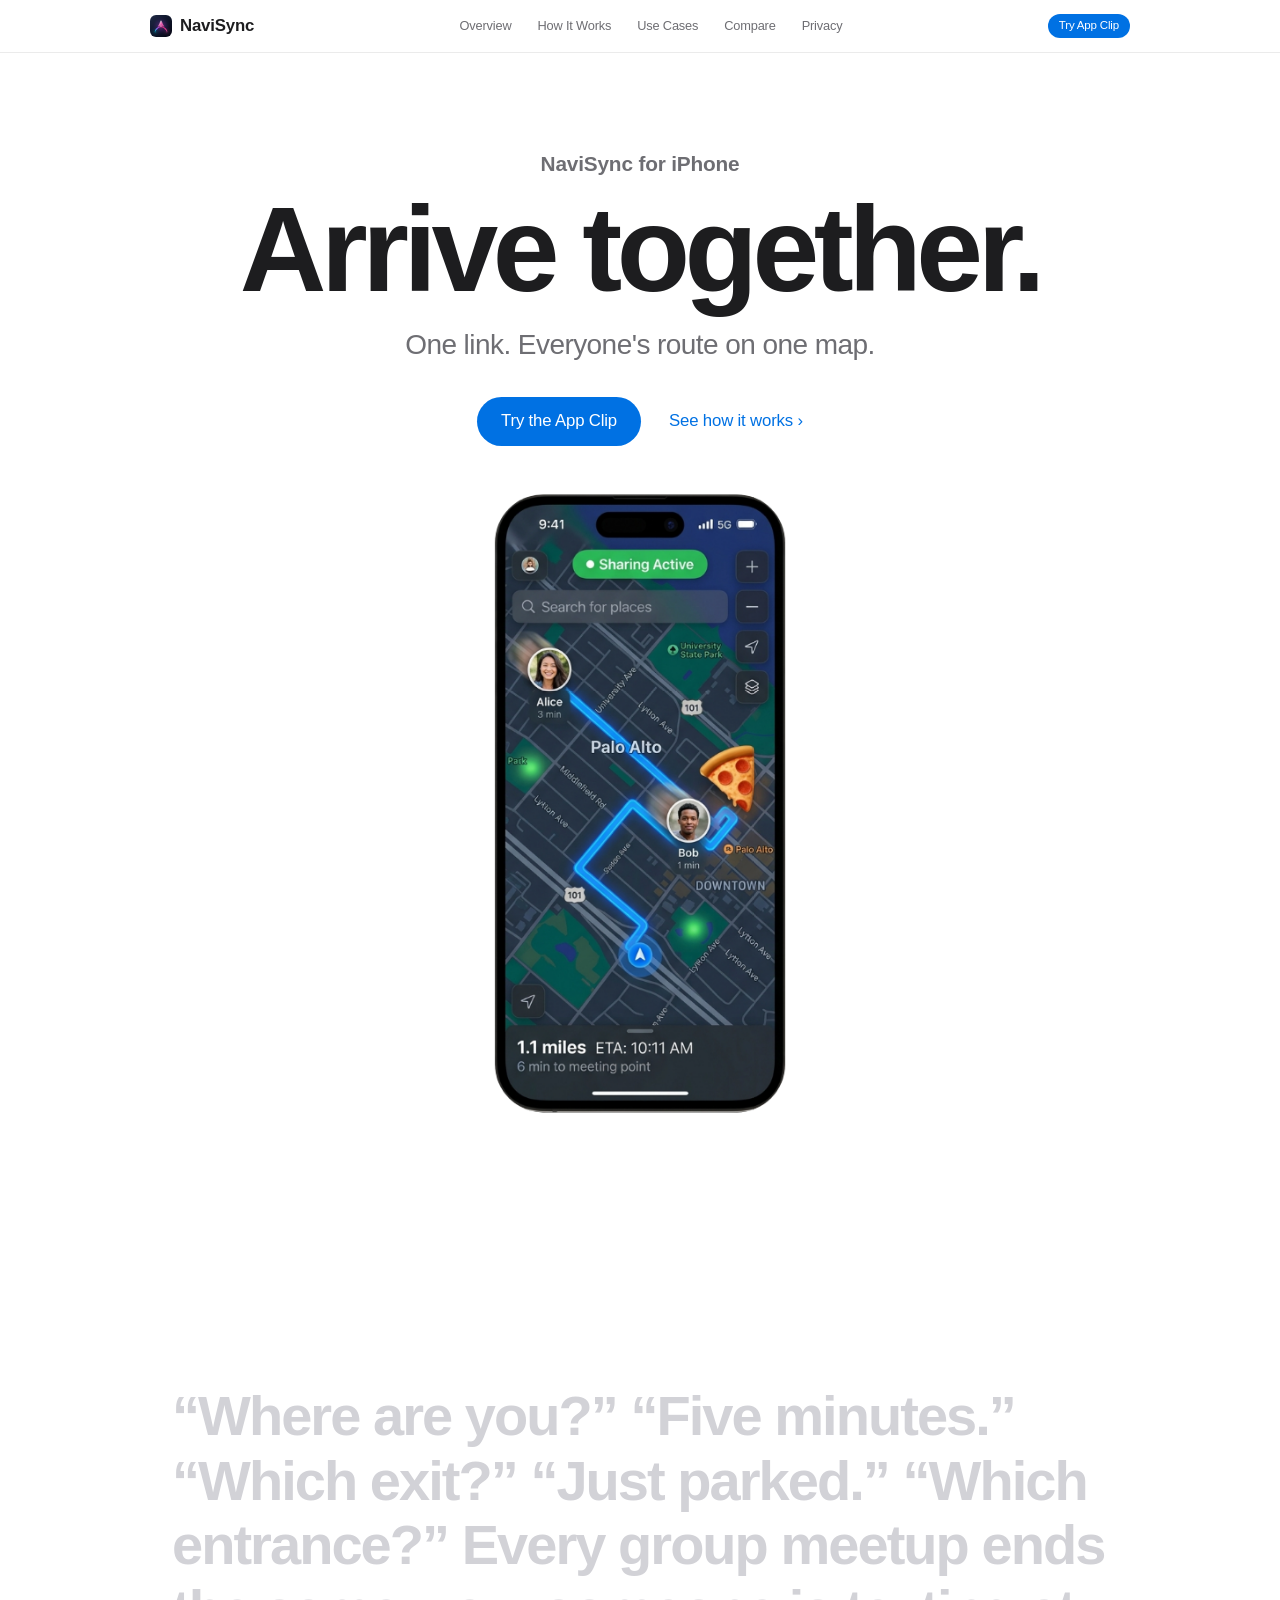
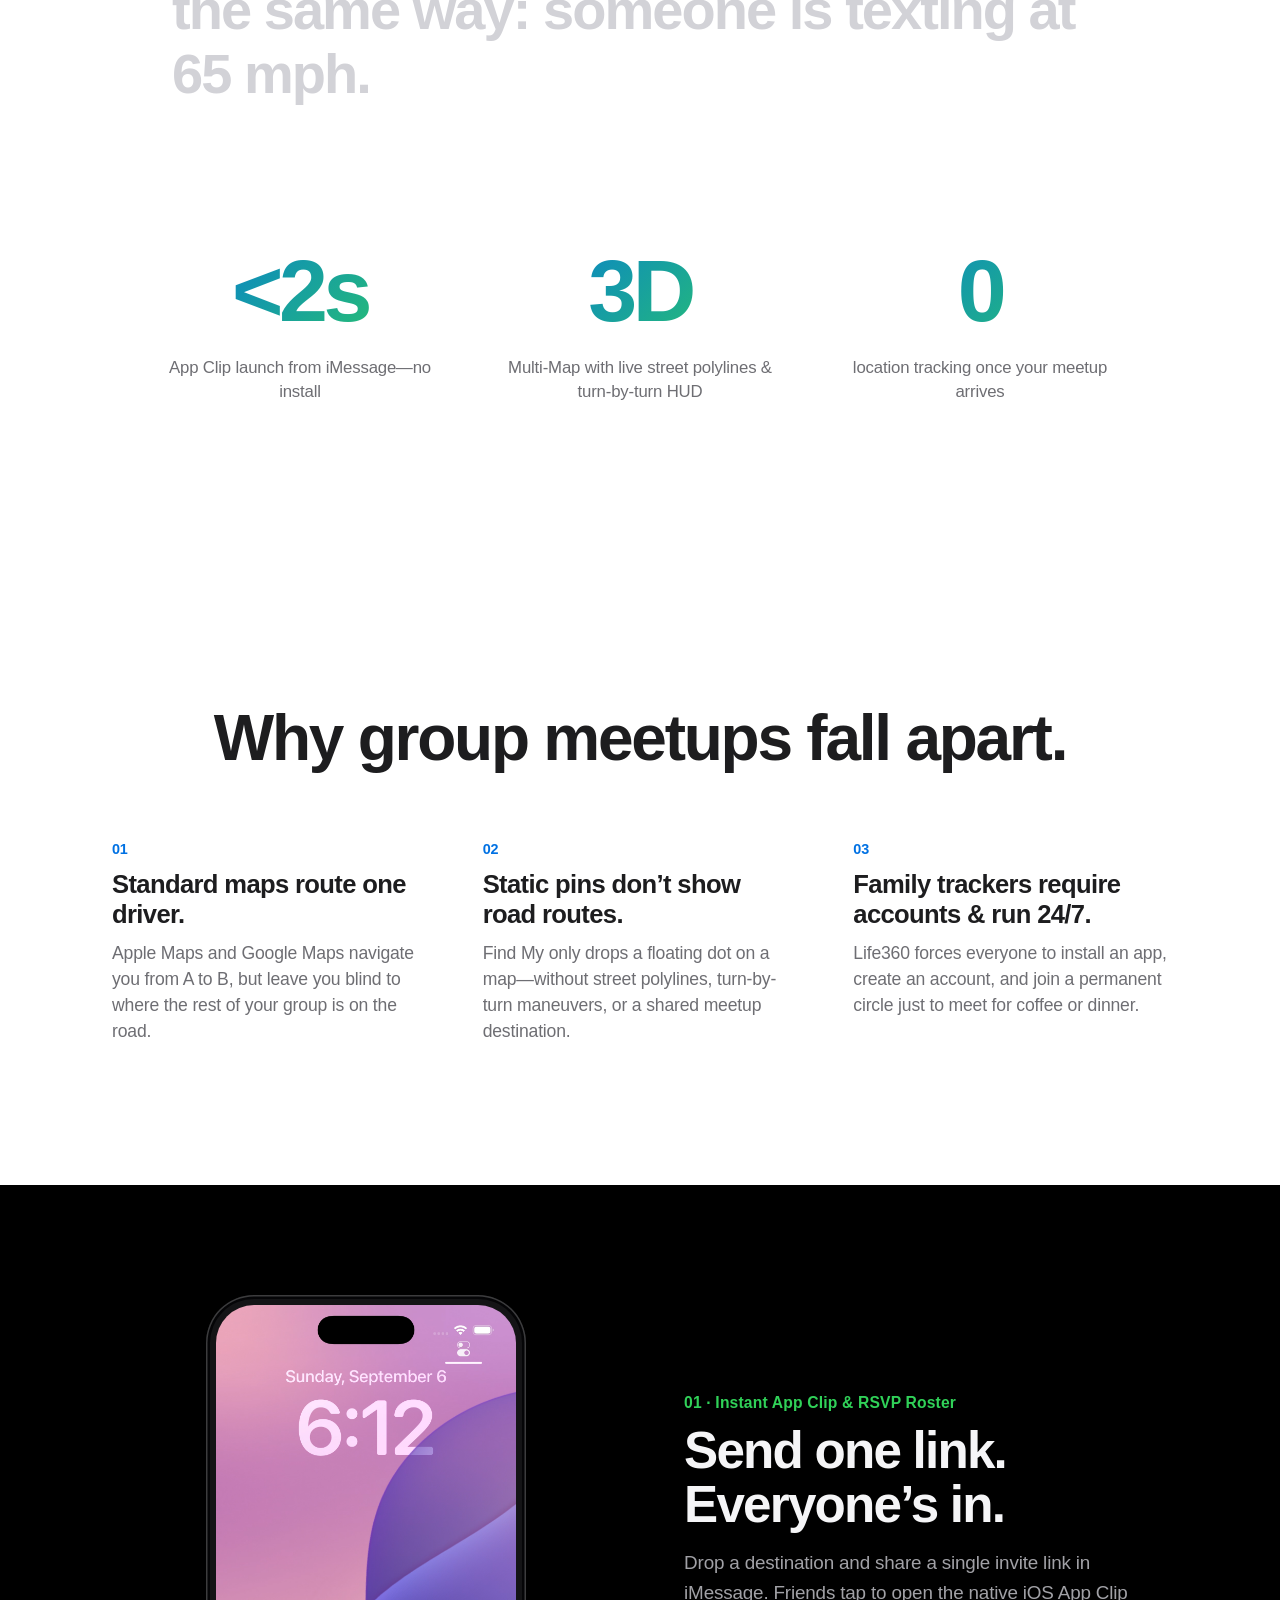
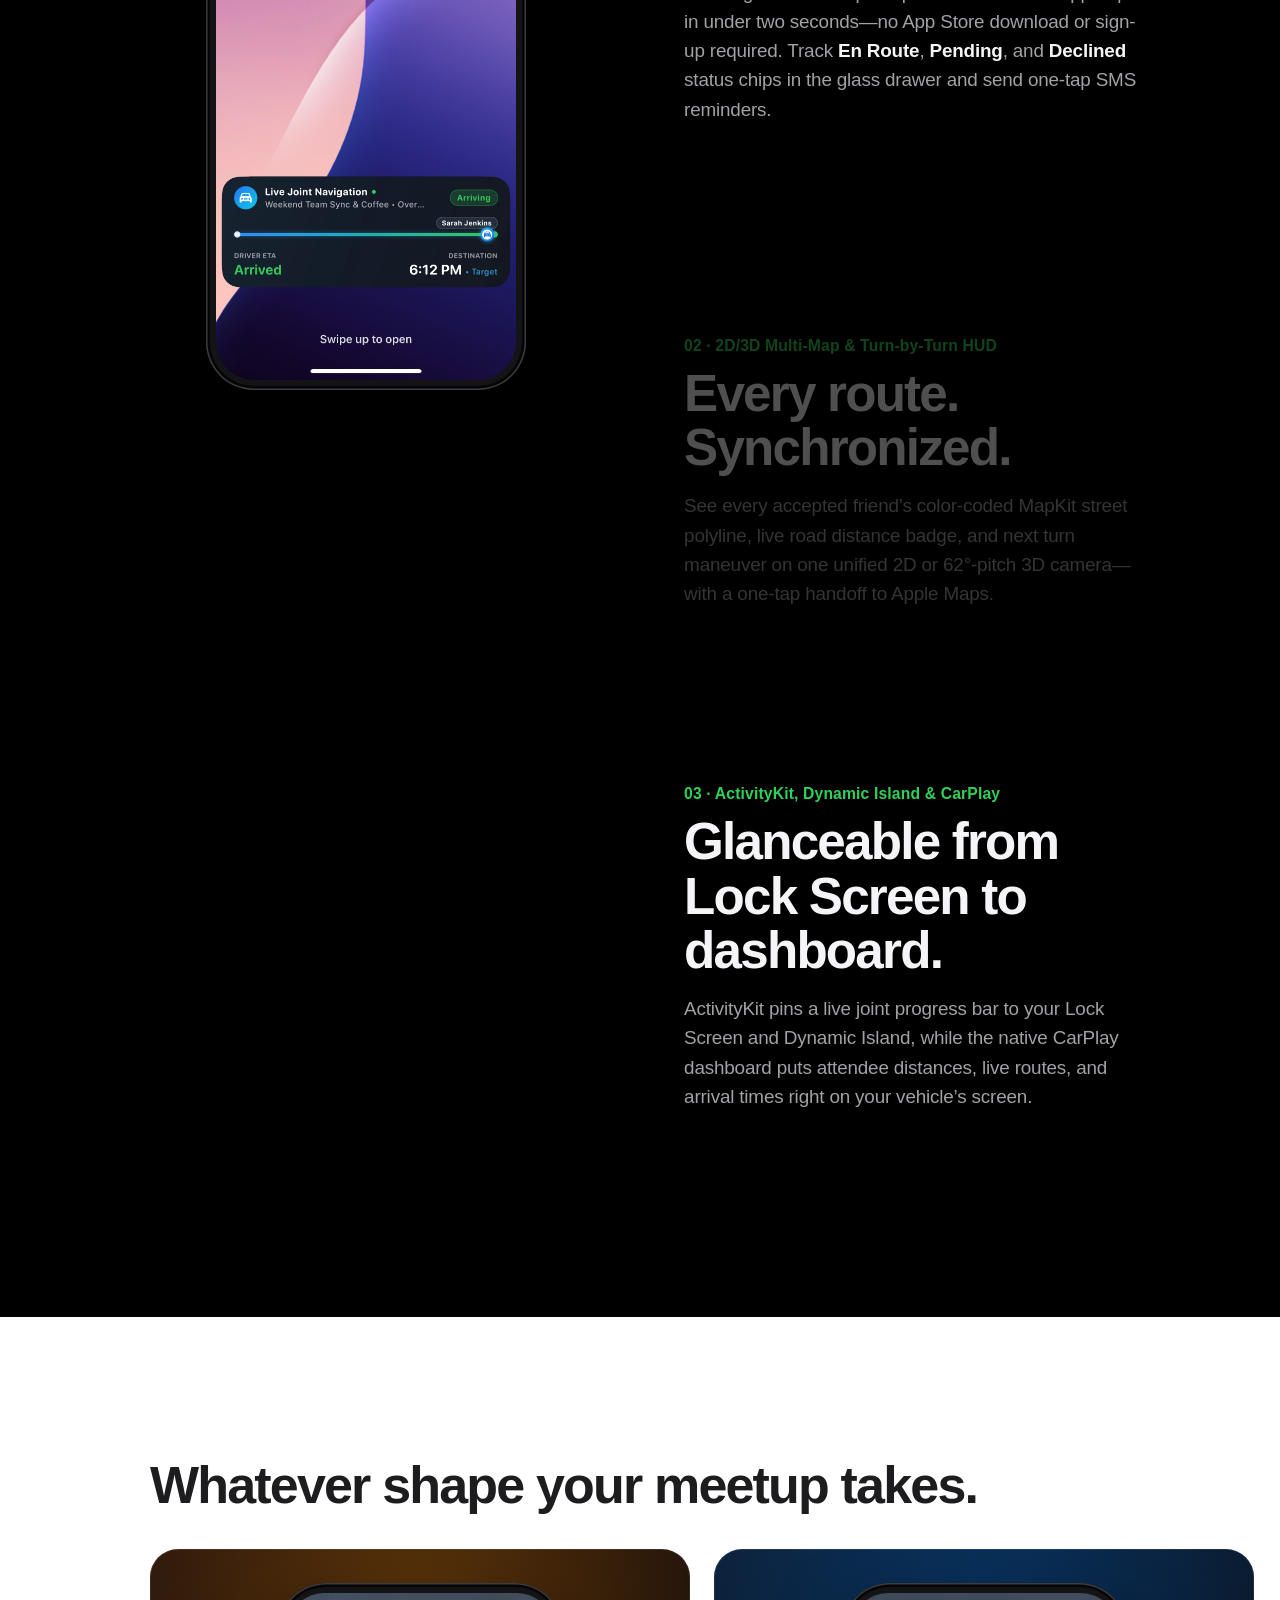
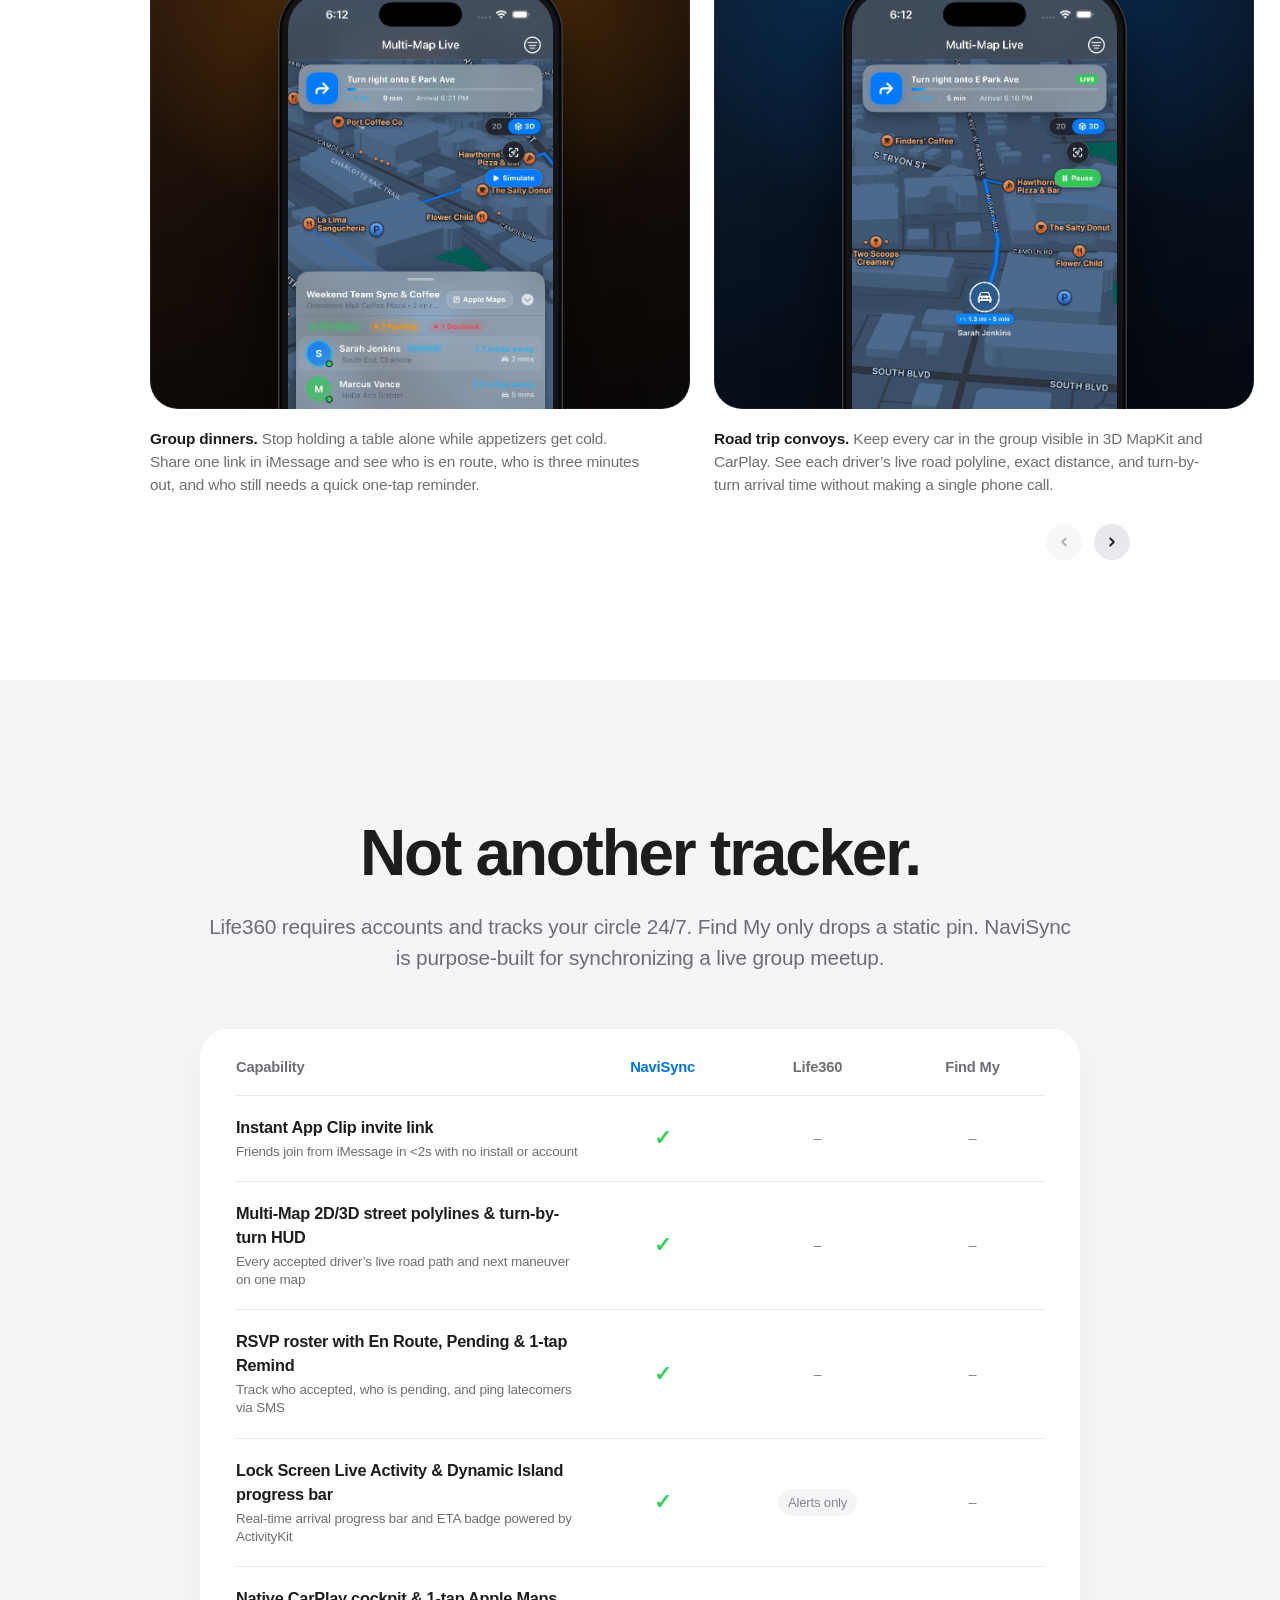
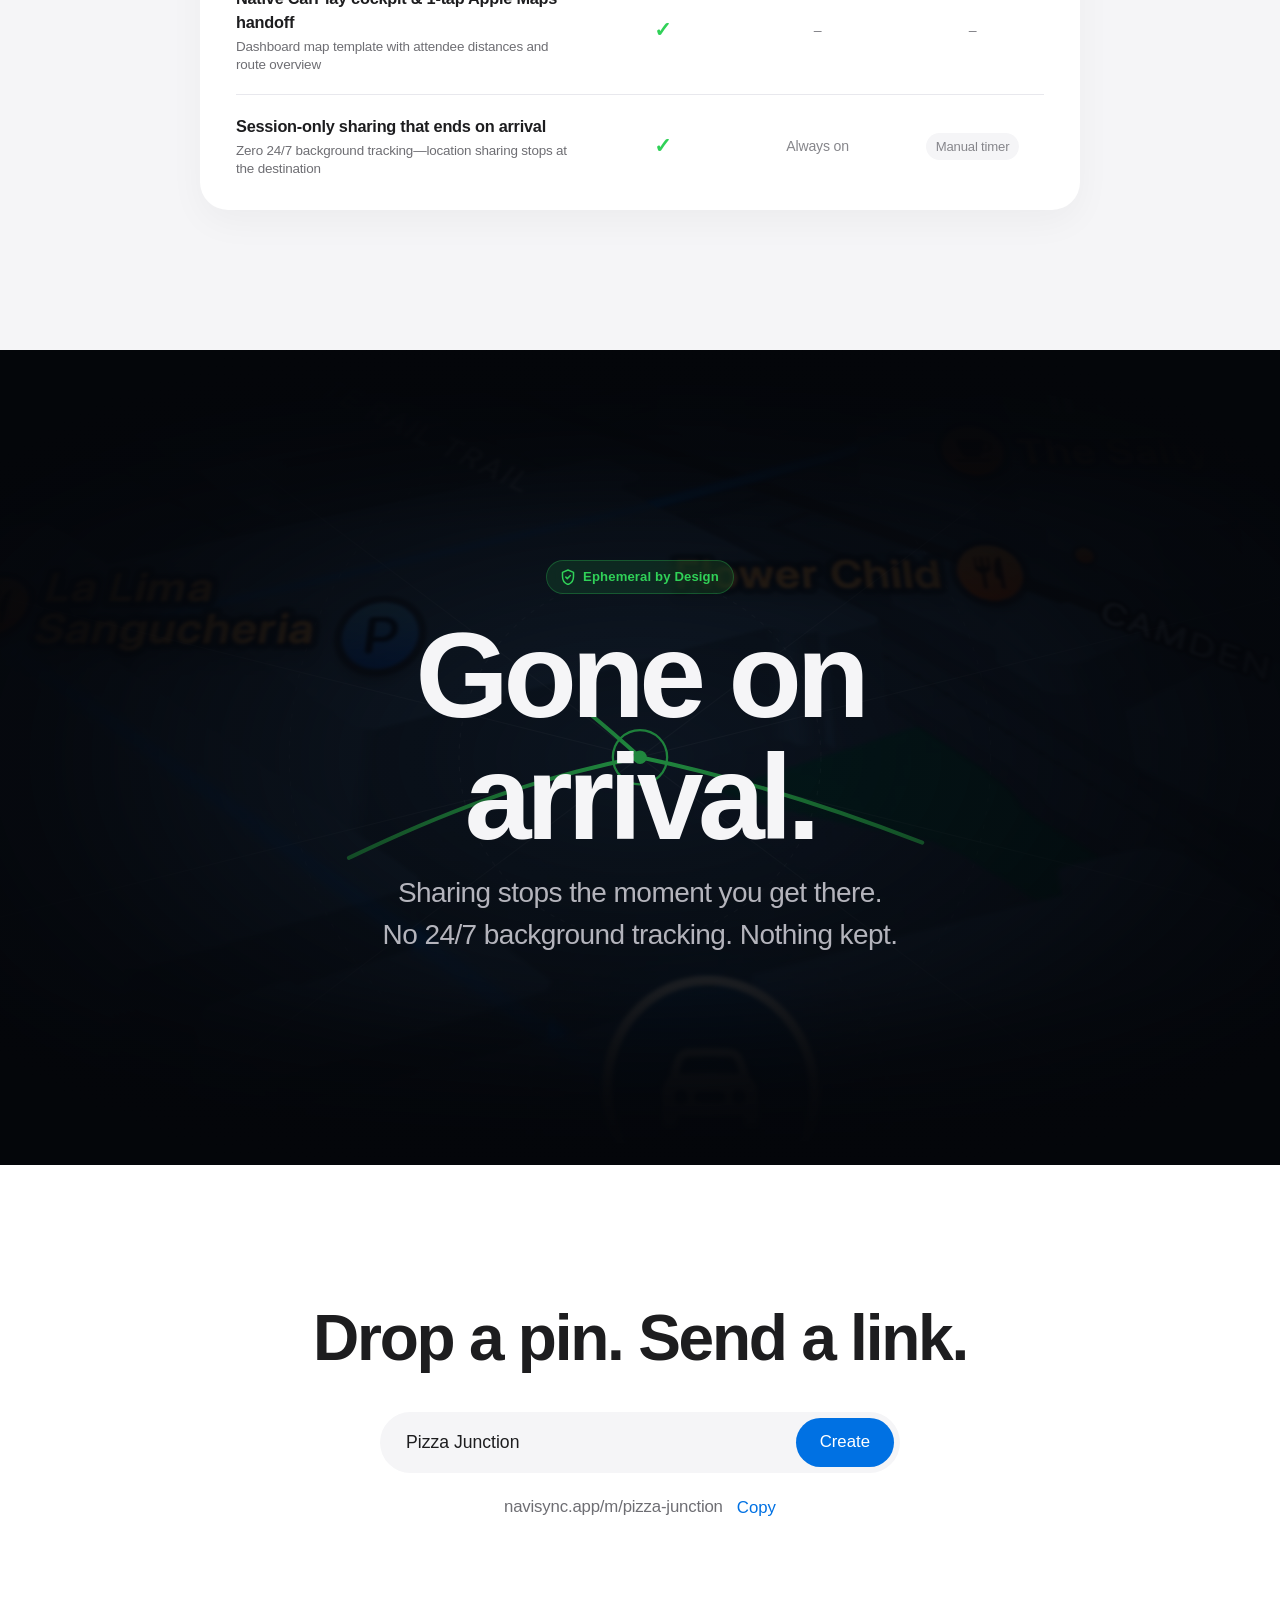
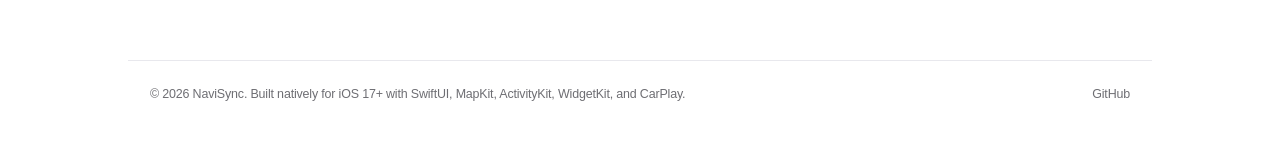
==== website/index.html @ ba69a152 "Replace green circle orb in Privacy section with 3D map backdrop and dissolving route polylines" ====
<!DOCTYPE html>
<html lang="en">

<head>
  <meta charset="UTF-8" />
  <meta name="viewport" content="width=device-width, initial-scale=1.0" />
  <title>NaviSync: Arrive together.</title>
  <meta name="description"
    content="One link puts everyone's live route on one map. No install, and nothing is shared once you arrive." />
  <link rel="icon" type="image/png" href="Logo/NaviSync-AppIcon-1024.png" />
  <link rel="stylesheet" href="styles.css" />
</head>

<body>

  <!-- Glass sub-nav -->
  <header class="nav" id="nav">
    <div class="nav-inner">
      <a href="#top" class="brand">
        <img src="Logo/NaviSync-AppIcon-1024.png" alt="" />
        <span>NaviSync</span>
      </a>
      <nav class="nav-links" aria-label="Sections">
        <a href="#problem" class="nav-link">Overview</a>
        <a href="#showcase" class="nav-link">How It Works</a>
        <a href="#who" class="nav-link">Use Cases</a>
        <a href="#compare" class="nav-link">Compare</a>
        <a href="#privacy" class="nav-link">Privacy</a>
      </nav>
      <a href="#get" class="nav-btn">Try App Clip</a>
    </div>
  </header>

  <main id="top">

    <!-- HERO -->
    <section class="hero">
      <p class="eyebrow reveal">NaviSync for iPhone</p>
      <h1 class="display reveal">Arrive together.</h1>
      <p class="hero-sub reveal">One link. Everyone's route on one map.</p>
      <div class="hero-ctas reveal">
        <a href="#get" class="pill-btn">Try the App Clip</a>
        <a href="#problem" class="text-link">See how it works ›</a>
      </div>
      <div class="hero-media" id="heroMedia">
        <img src="Screenshots/multiple_maps_map_view_1780876346109.png"
          alt="NaviSync map showing Alice and Bob's live routes converging on a meeting point" />
      </div>
    </section>

    <!-- PROBLEM: scroll-lit statement -->
    <section class="statement" id="problem">
      <p class="statement-text" id="statement">
        “Where are you?” “Five minutes.” “Which exit?” “Just parked.” “Which entrance?”
        Every group meetup ends the same way: someone is texting at 65 mph.
      </p>
    </section>

    <section class="stats">
      <div class="stat reveal"><span class="stat-num" data-prefix="&lt;" data-count="2" data-suffix="s">0</span><span class="stat-label">App Clip launch from iMessage—no install</span></div>
      <div class="stat reveal"><span class="stat-num" data-count="3" data-suffix="D">0</span><span
          class="stat-label">Multi-Map with live street polylines &amp; turn-by-turn HUD</span></div>
      <div class="stat reveal"><span class="stat-num" data-count="0">0</span><span class="stat-label">location tracking once your meetup arrives</span></div>
    </section>

    <!-- WHY IT HAPPENED -->
    <section class="section" id="why">
      <h2 class="headline reveal">Why group meetups fall apart.</h2>
      <div class="why-grid">
        <div class="why reveal">
          <span class="why-num">01</span>
          <h3>Standard maps route one driver.</h3>
          <p>Apple Maps and Google Maps navigate you from A to B, but leave you blind to where the rest of your group is on the road.</p>
        </div>
        <div class="why reveal">
          <span class="why-num">02</span>
          <h3>Static pins don’t show road routes.</h3>
          <p>Find My only drops a floating dot on a map—without street polylines, turn-by-turn maneuvers, or a shared meetup destination.</p>
        </div>
        <div class="why reveal">
          <span class="why-num">03</span>
          <h3>Family trackers require accounts &amp; run 24/7.</h3>
          <p>Life360 forces everyone to install an app, create an account, and join a permanent circle just to meet for coffee or dinner.</p>
        </div>
      </div>
    </section>

    <!-- DARK STICKY SHOWCASE -->
    <section class="dark" id="showcase">
      <div class="sticky-wrap">
        <div class="sticky-media">
          <div class="device-bezel showcase-device" id="showcaseDevice">
            <img src="Screenshots/real-app-roster.png" data-showcase-img="0" class="active"
              alt="NaviSync Multi-Map Live screen showing turn-by-turn guidance and live attendee roster" />
            <img src="Screenshots/real-app-nav.png" data-showcase-img="1"
              alt="NaviSync 3D Multi-Map tracking Sarah Jenkins 1.3 miles and 5 minutes away" />
            <img src="Screenshots/real-app-live-activity.png" data-showcase-img="2"
              alt="iOS Lock Screen Live Joint Navigation progress bar and Dynamic Island arrival status" />
          </div>
        </div>
        <div class="sticky-steps">
          <div class="step" data-step="0">
            <span class="step-kicker">01 · Instant App Clip &amp; RSVP Roster</span>
            <h3>Send one link. Everyone’s in.</h3>
            <p>Drop a destination and share a single invite link in iMessage. Friends tap to open the native iOS App Clip in under two seconds—no App Store download or sign-up required. Track <strong>En Route</strong>, <strong>Pending</strong>, and <strong>Declined</strong> status chips in the glass drawer and send one-tap SMS reminders.</p>
          </div>
          <div class="step" data-step="1">
            <span class="step-kicker">02 · 2D/3D Multi-Map &amp; Turn-by-Turn HUD</span>
            <h3>Every route. Synchronized.</h3>
            <p>See every accepted friend’s color-coded MapKit street polyline, live road distance badge, and next turn maneuver on one unified 2D or 62°-pitch 3D camera—with a one-tap handoff to Apple Maps.</p>
          </div>
          <div class="step" data-step="2">
            <span class="step-kicker">03 · ActivityKit, Dynamic Island &amp; CarPlay</span>
            <h3>Glanceable from Lock Screen to dashboard.</h3>
            <p>ActivityKit pins a live joint progress bar to your Lock Screen and Dynamic Island, while the native CarPlay dashboard puts attendee distances, live routes, and arrival times right on your vehicle’s screen.</p>
          </div>
        </div>
      </div>
    </section>

    <!-- WHO: APPLE HORIZONTAL GALLERY -->
    <section class="gallery-section" id="who">
      <div class="gallery-header">
        <h2 class="gallery-headline reveal">Whatever shape your meetup takes.</h2>
      </div>

      <div class="gallery-track" id="galleryTrack" aria-label="Meetup scenarios">

        <!-- Card 1: Group Dinners -->
        <article class="gallery-item reveal">
          <div class="gallery-card scene-dinner">
            <div class="scene-phone device-bezel">
              <img src="Screenshots/real-app-roster.png"
                   alt="NaviSync Multi-Map Live screen showing turn-by-turn route and live status for Sarah, Marcus, David, and Elena" />
            </div>
          </div>
          <p class="gallery-caption">
            <strong>Group dinners.</strong> Stop holding a table alone while appetizers get cold. Share one link in iMessage and see who is en route, who is three minutes out, and who still needs a quick one-tap reminder.
          </p>
        </article>

        <!-- Card 2: Road Trip Convoys -->
        <article class="gallery-item reveal">
          <div class="gallery-card scene-convoy">
            <div class="scene-phone device-bezel">
              <img src="Screenshots/real-app-nav.png"
                   alt="NaviSync 3D Multi-Map Live navigation tracking Sarah Jenkins 1.3 mi and 5 min away" />
            </div>
          </div>
          <p class="gallery-caption">
            <strong>Road trip convoys.</strong> Keep every car in the group visible in 3D MapKit and CarPlay. See each driver’s live road polyline, exact distance, and turn-by-turn arrival time without making a single phone call.
          </p>
        </article>

        <!-- Card 3: Curbside Pickups -->
        <article class="gallery-item reveal">
          <div class="gallery-card scene-pickup">
            <div class="scene-phone device-bezel">
              <img src="Screenshots/real-app-live-activity.png"
                   alt="iOS Lock Screen showing NaviSync Live Joint Navigation progress bar and target arrival time" />
            </div>
          </div>
          <p class="gallery-caption">
            <strong>Curbside pickups.</strong> No more circling airport loops or getting waved off by traffic officers. Follow the Live Joint Navigation progress bar right on your iPhone Lock Screen and pull up to the curb at the exact minute.
          </p>
        </article>

        <!-- Card 4: Client Showings & Teams -->
        <article class="gallery-item reveal">
          <div class="gallery-card scene-teams">
            <div class="scene-phone device-bezel">
              <img src="Screenshots/real-app-meetings.png"
                   alt="NaviSync Joint Meetings view showing accepted, pending, and declined attendees with instant Multi-Map launch" />
            </div>
          </div>
          <p class="gallery-caption">
            <strong>Client visits and teams.</strong> Coordinate on-site meetups with an instant invite link that tracks accepted and pending attendees in one place—and automatically stops sharing the moment everyone arrives.
          </p>
        </article>

      </div>

      <div class="gallery-controls">
        <button type="button" class="gallery-arrow" id="galleryPrev" aria-label="Previous scenario" disabled>
          <svg width="14" height="14" viewBox="0 0 14 14" fill="none" aria-hidden="true">
            <path d="M8.75 3.5L5.25 7L8.75 10.5" stroke="currentColor" stroke-width="1.8" stroke-linecap="round" stroke-linejoin="round"/>
          </svg>
        </button>
        <button type="button" class="gallery-arrow" id="galleryNext" aria-label="Next scenario">
          <svg width="14" height="14" viewBox="0 0 14 14" fill="none" aria-hidden="true">
            <path d="M5.25 3.5L8.75 7L5.25 10.5" stroke="currentColor" stroke-width="1.8" stroke-linecap="round" stroke-linejoin="round"/>
          </svg>
        </button>
      </div>
    </section>

    <!-- COMPARE -->
    <section class="section alt" id="compare">
      <h2 class="headline reveal">Not another tracker.</h2>
      <p class="lead reveal">Life360 requires accounts and tracks your circle 24/7. Find My only drops a static pin. NaviSync is purpose-built for synchronizing a live group meetup.</p>
      <div class="compare reveal">
        <div class="compare-row head">
          <span>Capability</span><span class="us">NaviSync</span><span>Life360</span><span>Find My</span>
        </div>
        <div class="compare-row">
          <div class="compare-feat">
            <strong>Instant App Clip invite link</strong>
            <span>Friends join from iMessage in &lt;2s with no install or account</span>
          </div>
          <span class="us yes">✓</span><span class="no">–</span><span class="no">–</span>
        </div>
        <div class="compare-row">
          <div class="compare-feat">
            <strong>Multi-Map 2D/3D street polylines &amp; turn-by-turn HUD</strong>
            <span>Every accepted driver’s live road path and next maneuver on one map</span>
          </div>
          <span class="us yes">✓</span><span class="no">–</span><span class="no">–</span>
        </div>
        <div class="compare-row">
          <div class="compare-feat">
            <strong>RSVP roster with En Route, Pending &amp; 1-tap Remind</strong>
            <span>Track who accepted, who is pending, and ping latecomers via SMS</span>
          </div>
          <span class="us yes">✓</span><span class="no">–</span><span class="no">–</span>
        </div>
        <div class="compare-row">
          <div class="compare-feat">
            <strong>Lock Screen Live Activity &amp; Dynamic Island progress bar</strong>
            <span>Real-time arrival progress bar and ETA badge powered by ActivityKit</span>
          </div>
          <span class="us yes">✓</span><span class="partial" title="Check-in notifications only">Alerts only</span><span class="no">–</span>
        </div>
        <div class="compare-row">
          <div class="compare-feat">
            <strong>Native CarPlay cockpit &amp; 1-tap Apple Maps handoff</strong>
            <span>Dashboard map template with attendee distances and route overview</span>
          </div>
          <span class="us yes">✓</span><span class="no">–</span><span class="no">–</span>
        </div>
        <div class="compare-row">
          <div class="compare-feat">
            <strong>Session-only sharing that ends on arrival</strong>
            <span>Zero 24/7 background tracking—location sharing stops at the destination</span>
          </div>
          <span class="us yes">✓</span><span class="no">Always on</span><span class="partial">Manual timer</span>
        </div>
      </div>
    </section>

    <!-- PRIVACY -->
    <section class="privacy" id="privacy">
      <div class="privacy-backdrop" aria-hidden="true">
        <img src="Screenshots/real-app-3d-map.png" alt="" class="privacy-map-bg" />
        <svg class="privacy-routes-svg" viewBox="0 0 1440 720" preserveAspectRatio="xMidYMid slice" fill="none">
          <defs>
            <linearGradient id="routeBlue" x1="0%" y1="100%" x2="50%" y2="50%">
              <stop offset="0%" stop-color="#0071e3" stop-opacity="0" />
              <stop offset="65%" stop-color="#00c7be" stop-opacity="0.85" />
              <stop offset="100%" stop-color="#30d158" stop-opacity="1" />
            </linearGradient>
            <linearGradient id="routeOrange" x1="100%" y1="100%" x2="50%" y2="50%">
              <stop offset="0%" stop-color="#ff9500" stop-opacity="0" />
              <stop offset="65%" stop-color="#ff9f0a" stop-opacity="0.8" />
              <stop offset="100%" stop-color="#30d158" stop-opacity="1" />
            </linearGradient>
            <linearGradient id="routePurple" x1="20%" y1="0%" x2="50%" y2="50%">
              <stop offset="0%" stop-color="#af52de" stop-opacity="0" />
              <stop offset="65%" stop-color="#5e5ce6" stop-opacity="0.8" />
              <stop offset="100%" stop-color="#30d158" stop-opacity="1" />
            </linearGradient>
          </defs>
          <!-- Subtle street grid lines -->
          <g stroke="rgba(255,255,255,0.05)" stroke-width="1">
            <path d="M0 180 L1440 540" />
            <path d="M0 540 L1440 180" />
            <path d="M240 0 L1200 720" />
            <path d="M1200 0 L240 720" />
            <circle cx="720" cy="360" r="160" stroke="rgba(255,255,255,0.06)" stroke-dasharray="4 6" />
            <circle cx="720" cy="360" r="310" stroke="rgba(255,255,255,0.04)" stroke-dasharray="4 8" />
          </g>
          <!-- Converging & dissolving route polylines -->
          <path class="dissolve-route r1" d="M 80 620 C 310 560, 460 410, 720 360" stroke="url(#routeBlue)" stroke-width="3.5" stroke-linecap="round" />
          <path class="dissolve-route r2" d="M 1360 590 C 1120 510, 960 410, 720 360" stroke="url(#routeOrange)" stroke-width="3.5" stroke-linecap="round" />
          <path class="dissolve-route r3" d="M 340 60 C 490 190, 610 260, 720 360" stroke="url(#routePurple)" stroke-width="3.5" stroke-linecap="round" />
          <!-- Arrival destination pulse -->
          <circle class="arrival-ring" cx="720" cy="360" r="24" stroke="#30d158" stroke-width="2" />
          <circle cx="720" cy="360" r="6" fill="#30d158" />
        </svg>
        <div class="privacy-vignette"></div>
      </div>

      <div class="privacy-content">
        <div class="privacy-badge reveal">
          <svg width="14" height="16" viewBox="0 0 14 16" fill="none" aria-hidden="true">
            <path d="M7 1L1.5 3.4V7.6C1.5 11.2 3.84 14.48 7 15.5C10.16 14.48 12.5 11.2 12.5 7.6V3.4L7 1Z" stroke="#30d158" stroke-width="1.5" stroke-linejoin="round"/>
            <path d="M4.8 8.1L6.3 9.6L9.4 6.5" stroke="#30d158" stroke-width="1.5" stroke-linecap="round" stroke-linejoin="round"/>
          </svg>
          <span>Ephemeral by Design</span>
        </div>
        <h2 class="display reveal">Gone on arrival.</h2>
        <p class="hero-sub reveal">Sharing stops the moment you get there.<br />No 24/7 background tracking. Nothing kept.</p>
      </div>
    </section>

    <!-- CTA -->
    <section class="section cta" id="get">
      <h2 class="headline reveal">Drop a pin. Send a link.</h2>
      <form class="composer reveal" id="composer">
        <input id="placeInput" type="text" value="Pizza Junction" aria-label="Meeting place" autocomplete="off" />
        <button type="submit" class="pill-btn">Create</button>
      </form>
      <div class="link-out reveal">
        <span id="linkText">navisync.app/m/pizza-junction</span>
        <button type="button" id="copyBtn" class="text-link">Copy</button>
      </div>
    </section>
  </main>

  <footer class="footer">
    <span>© 2026 NaviSync. Built natively for iOS 17+ with SwiftUI, MapKit, ActivityKit, WidgetKit, and CarPlay.</span>
    <a href="https://github.com/mrinalrajl/MultipleMap" target="_blank" rel="noopener">GitHub</a>
  </footer>

  <script src="app.js"></script>
</body>

</html>
---- website/styles.css ----
/* NaviSync: Apple-style product page */
:root {
  --bg: #ffffff;
  --bg-alt: #f5f5f7;
  --text: #1d1d1f;
  --muted: #6e6e73;
  --blue: #0071e3;
  --green: #30d158;
  --spring: cubic-bezier(0.16, 1, 0.3, 1);
  --font: -apple-system, BlinkMacSystemFont, "SF Pro Display", "Helvetica Neue", Helvetica, Arial, sans-serif;
}

* { box-sizing: border-box; margin: 0; padding: 0; }
html { scroll-behavior: smooth; }
body {
  font-family: var(--font);
  color: var(--text);
  background: var(--bg);
  -webkit-font-smoothing: antialiased;
  line-height: 1.47;
  letter-spacing: -0.011em;
}
img { display: block; max-width: 100%; }
a { color: inherit; text-decoration: none; }

/* ---------- Nav ---------- */
.nav {
  position: sticky; top: 0; z-index: 50;
  background: rgba(255, 255, 255, 0.76);
  backdrop-filter: saturate(180%) blur(20px);
  -webkit-backdrop-filter: saturate(180%) blur(20px);
  border-bottom: 1px solid rgba(0, 0, 0, 0.08);
  transition: border-color 0.3s ease, background 0.3s ease;
}
.nav.scrolled {
  background: rgba(255, 255, 255, 0.88);
  border-bottom-color: rgba(0, 0, 0, 0.12);
}
.nav-inner {
  max-width: 1024px; margin: 0 auto; height: 52px; padding: 0 22px;
  display: flex; align-items: center; justify-content: space-between;
}
.brand { display: flex; align-items: center; gap: 8px; font-weight: 600; font-size: 1.05rem; }
.brand img { width: 22px; height: 22px; border-radius: 6px; }
.nav-links { display: flex; gap: 26px; font-size: 0.8rem; color: var(--muted); }
.nav-link { color: var(--muted); text-decoration: none; transition: color 0.2s ease; }
.nav-link:hover { color: var(--text); }
.nav-link.active { color: var(--text); font-weight: 600; }

.nav-btn {
  display: inline-flex; align-items: center; justify-content: center;
  background: var(--blue); color: #fff; text-decoration: none;
  font-size: 0.72rem; font-weight: 400; line-height: 1;
  height: 24px; padding: 0 11px; border-radius: 980px;
  transition: transform 0.2s var(--spring), background 0.2s ease;
  white-space: nowrap;
}
.nav-btn:hover { background: #0077ed; }
.nav-btn:active { transform: scale(0.96); }

/* ---------- Buttons ---------- */
.pill-btn {
  display: inline-flex; align-items: center; justify-content: center;
  background: var(--blue); color: #fff; border: 0; cursor: pointer;
  font: inherit; font-size: 1.05rem; font-weight: 500;
  padding: 12px 24px; border-radius: 980px;
  transition: transform 0.3s var(--spring), background 0.2s ease;
}
.pill-btn:hover { background: #0077ed; }
.pill-btn:active { transform: scale(0.96); transition-duration: 0.08s; }
.pill-btn.small { font-size: 0.78rem; padding: 6px 14px; }
.text-link { color: var(--blue); font-size: 1.05rem; background: none; border: 0; cursor: pointer; font-family: inherit; }
.text-link:hover { text-decoration: underline; }

/* ---------- Type ---------- */
.eyebrow { font-size: 1.3rem; font-weight: 600; color: var(--muted); margin-bottom: 8px; }
.display {
  font-size: clamp(3.5rem, 10vw, 7.5rem);
  font-weight: 700; letter-spacing: -0.045em; line-height: 1.02;
}
.headline {
  font-size: clamp(2.4rem, 5.5vw, 4rem);
  font-weight: 700; letter-spacing: -0.035em; line-height: 1.06;
  text-align: center; margin-bottom: 64px;
}
.hero-sub { font-size: clamp(1.3rem, 2.4vw, 1.75rem); color: var(--muted); margin-top: 14px; font-weight: 500; letter-spacing: -0.02em; }
.lead { font-size: 1.3rem; color: var(--muted); max-width: 620px; margin: -40px auto 56px; text-align: center; }

/* ---------- Hero ---------- */
.hero { text-align: center; padding: 96px 22px 0; overflow: hidden; }
.hero-ctas { display: flex; gap: 28px; justify-content: center; align-items: center; margin-top: 32px; }
.hero-media {
  max-width: 760px; margin: 48px auto 0;
  transform-origin: center top;
  will-change: transform;
}
/* Clip the render to the phone itself so its off-white backdrop disappears */
.hero-media img {
  clip-path: inset(4.1% 28.3% 3.5% 28.3% round 7.2% / 7.2%);
  margin: -3.5% auto -3% ; /* reclaim empty space around the clipped phone */
}

/* ---------- Statement (scroll-lit words) ---------- */
.statement { max-width: 980px; margin: 0 auto; padding: 180px 22px 120px; }
.statement-text {
  font-size: clamp(2rem, 4.6vw, 3.5rem);
  font-weight: 700; letter-spacing: -0.035em; line-height: 1.15;
}
.statement-text .w { color: #d2d2d7; transition: color 0.35s ease; }
.statement-text .w.lit { color: var(--text); }

/* ---------- Stats ---------- */
.stats {
  max-width: 1024px; margin: 0 auto; padding: 0 22px 160px;
  display: grid; grid-template-columns: repeat(3, 1fr); gap: 40px; text-align: center;
}
.stat-num {
  display: block; font-size: clamp(3.5rem, 7vw, 5.5rem); font-weight: 700; letter-spacing: -0.05em;
  background: linear-gradient(135deg, #0071e3, #30d158);
  -webkit-background-clip: text; background-clip: text; color: transparent;
}
.stat-label { color: var(--muted); font-size: 1.05rem; }

/* ---------- Generic sections ---------- */
.section { max-width: 1100px; margin: 0 auto; padding: 140px 22px; }
.section.alt { max-width: none; background: var(--bg-alt); }
.section.alt > * { max-width: 880px; margin-left: auto; margin-right: auto; }

.why-grid { display: grid; grid-template-columns: repeat(3, 1fr); gap: 56px; }
.why-num { font-size: 0.9rem; font-weight: 600; color: var(--blue); }
.why h3 { font-size: 1.6rem; letter-spacing: -0.025em; line-height: 1.15; margin: 10px 0 12px; }
.why p { color: var(--muted); font-size: 1.1rem; }

/* ---------- Dark sticky showcase ---------- */
.dark { background: #000; color: #f5f5f7; }
.sticky-wrap {
  max-width: 1100px; margin: 0 auto; padding: 110px 22px;
  display: grid; grid-template-columns: 1.05fr 1fr; gap: 64px;
  align-items: start;
}
.sticky-media {
  position: sticky; top: 96px;
  display: flex; align-items: center; justify-content: center;
}
.device-bezel {
  background: #141416;
  border-radius: 48px;
  padding: 10px;
  box-shadow:
    inset 0 0 0 1.5px rgba(255, 255, 255, 0.22),
    inset 0 0 0 4px #050507,
    0 32px 68px rgba(0, 0, 0, 0.65);
  position: relative;
}
.device-bezel img {
  display: block;
  width: 100%;
  height: auto;
  border-radius: 38px;
}
.showcase-device {
  width: 320px;
  max-width: 86%;
  aspect-ratio: 1206 / 2622;
  overflow: hidden;
}
.showcase-device img {
  position: absolute;
  inset: 10px;
  width: calc(100% - 20px);
  height: calc(100% - 20px);
  object-fit: cover;
  border-radius: 38px;
  opacity: 0;
  transform: scale(0.98);
  transition: opacity 0.55s var(--spring), transform 0.65s var(--spring);
}
.showcase-device img.active {
  opacity: 1;
  transform: scale(1);
}
.step {
  padding: 96px 0; display: flex; flex-direction: column; justify-content: center;
  opacity: 0.32; transform: translateY(18px);
  transition: opacity 0.6s var(--spring), transform 0.8s var(--spring);
}
.step:first-child { opacity: 1; transform: none; }
.step.active { opacity: 1; transform: none; }
.step-kicker { color: var(--green); font-weight: 600; font-size: 0.98rem; letter-spacing: 0.01em; }
.step h3 { font-size: clamp(2.1rem, 4vw, 3.2rem); letter-spacing: -0.035em; line-height: 1.06; margin: 10px 0 16px; }
.step p { color: #a1a1a6; font-size: 1.18rem; line-height: 1.55; max-width: 460px; }
.step p strong { color: #f5f5f7; font-weight: 600; }

/* ---------- Who: Apple Horizontal Gallery ---------- */
.gallery-section {
  padding: 140px 0 120px;
  overflow: hidden;
}

.gallery-header {
  max-width: 1024px;
  margin: 0 auto 36px;
  padding: 0 22px;
}

.gallery-headline {
  font-size: clamp(2.2rem, 4.5vw, 3.25rem);
  font-weight: 700;
  letter-spacing: -0.035em;
  line-height: 1.08;
  color: var(--text);
  text-align: left;
}

.gallery-track {
  display: flex;
  gap: 24px;
  overflow-x: auto;
  scroll-snap-type: x mandatory;
  scroll-behavior: smooth;
  padding-left: max(22px, calc((100vw - 1024px) / 2 + 22px));
  padding-right: max(22px, calc((100vw - 1024px) / 2 + 22px));
  scroll-padding-left: max(22px, calc((100vw - 1024px) / 2 + 22px));
  scrollbar-width: none;
  -ms-overflow-style: none;
}

.gallery-track::-webkit-scrollbar {
  display: none;
}

.gallery-item {
  flex: 0 0 clamp(310px, 46vw, 540px);
  scroll-snap-align: start;
}

.gallery-card {
  height: 460px;
  border-radius: 28px;
  position: relative;
  overflow: hidden;
  display: flex;
  flex-direction: column;
  align-items: center;
  justify-content: flex-start;
  padding: 28px 24px 0;
  box-shadow: inset 0 0 0 1px rgba(255, 255, 255, 0.08);
}

.scene-dinner {
  background:
    radial-gradient(80% 70% at 50% 15%, rgba(255, 149, 0, 0.28), transparent 70%),
    linear-gradient(165deg, #2d180d 0%, #150d08 55%, #090707 100%);
}

.scene-convoy {
  background:
    radial-gradient(80% 70% at 50% 15%, rgba(0, 113, 227, 0.3), transparent 70%),
    linear-gradient(165deg, #0d2138 0%, #081220 55%, #05080f 100%);
}

.scene-pickup {
  background:
    radial-gradient(80% 70% at 50% 15%, rgba(0, 199, 190, 0.28), transparent 70%),
    linear-gradient(165deg, #0d282b 0%, #071518 55%, #04090b 100%);
}

.scene-teams {
  background:
    radial-gradient(80% 70% at 50% 15%, rgba(175, 82, 222, 0.26), transparent 70%),
    linear-gradient(165deg, #221833 0%, #110c1c 55%, #07050c 100%);
}

.scene-phone {
  width: 285px;
  max-width: 82%;
  margin-top: 6px;
  transition: transform 0.6s var(--spring);
}

.gallery-card:hover .scene-phone {
  transform: translateY(-8px) scale(1.02);
}

.scene-phone img {
  width: 100%;
  border-radius: 36px;
  margin: 0;
}

.gallery-caption {
  margin-top: 18px;
  font-size: 0.96rem;
  line-height: 1.5;
  color: var(--muted);
  max-width: 500px;
  letter-spacing: -0.011em;
}

.gallery-caption strong {
  color: var(--text);
  font-weight: 600;
}

.gallery-controls {
  max-width: 1024px;
  margin: 28px auto 0;
  padding: 0 22px;
  display: flex;
  justify-content: flex-end;
  gap: 12px;
}

.gallery-arrow {
  width: 36px;
  height: 36px;
  border-radius: 50%;
  border: 0;
  background: #e8e8ed;
  color: #1d1d1f;
  display: inline-flex;
  align-items: center;
  justify-content: center;
  cursor: pointer;
  transition: background 0.2s ease, transform 0.2s var(--spring), opacity 0.2s ease;
}

.gallery-arrow:hover:not(:disabled) {
  background: #d2d2d7;
}

.gallery-arrow:active:not(:disabled) {
  transform: scale(0.93);
}

.gallery-arrow:disabled {
  opacity: 0.35;
  cursor: default;
}

@media (max-width: 640px) {
  .gallery-card { height: 370px; }
  .scene-phone { width: 280px; }
}

/* ---------- Compare ---------- */
.compare { background: #fff; border-radius: 28px; padding: 12px 36px; box-shadow: 0 12px 36px rgba(0, 0, 0, 0.04); }
.compare-row {
  display: grid; grid-template-columns: 2.4fr 1fr 1fr 1fr; align-items: center;
  padding: 20px 0; border-bottom: 1px solid #e8e8ed; font-size: 1.05rem; gap: 12px;
}
.compare-row:last-child { border-bottom: 0; }
.compare-row > span:not(:first-child) { text-align: center; }
.compare-row.head { font-weight: 600; font-size: 0.92rem; color: var(--muted); padding: 16px 0; }
.compare-row.head .us { color: var(--blue); font-weight: 700; }
.compare-feat { display: flex; flex-direction: column; gap: 3px; }
.compare-feat strong { font-weight: 600; color: var(--text); font-size: 1.02rem; letter-spacing: -0.015em; }
.compare-feat span { font-size: 0.84rem; color: var(--muted); line-height: 1.35; }
.yes { color: var(--green); font-weight: 700; font-size: 1.3rem; }
.no { color: #86868b; font-size: 0.88rem; font-weight: 500; }
.partial { color: #86868b; font-size: 0.82rem; font-weight: 500; background: #f5f5f7; padding: 4px 10px; border-radius: 980px; justify-self: center; }

/* ---------- Privacy ---------- */
.privacy {
  position: relative;
  overflow: hidden;
  text-align: center;
  background: #04060a;
  color: #f5f5f7;
  padding: 210px 22px;
}

.privacy-backdrop {
  position: absolute;
  inset: 0;
  pointer-events: none;
  overflow: hidden;
}

.privacy-map-bg {
  position: absolute;
  left: 50%;
  top: 50%;
  width: 115%;
  max-width: none;
  height: 140%;
  object-fit: cover;
  object-position: center 42%;
  transform: translate(-50%, -50%) perspective(900px) rotateX(22deg) scale(1.12);
  opacity: 0.28;
  filter: saturate(1.3) contrast(1.15) blur(1.5px);
}

.privacy-routes-svg {
  position: absolute;
  inset: 0;
  width: 100%;
  height: 100%;
  opacity: 0.85;
}

.dissolve-route {
  stroke-dasharray: 420;
  stroke-dashoffset: 420;
  animation: routeConvergeDissolve 6s cubic-bezier(0.22, 1, 0.36, 1) infinite;
}

.dissolve-route.r2 { animation-delay: 0.35s; }
.dissolve-route.r3 { animation-delay: 0.7s; }

@keyframes routeConvergeDissolve {
  0% { stroke-dashoffset: 420; opacity: 0; }
  20% { opacity: 1; }
  60% { stroke-dashoffset: 0; opacity: 1; }
  85%, 100% { stroke-dashoffset: -420; opacity: 0; }
}

.arrival-ring {
  transform-origin: 720px 360px;
  animation: arrivalPulse 6s ease-out infinite;
}

@keyframes arrivalPulse {
  0%, 50% { transform: scale(0.4); opacity: 0; }
  62% { transform: scale(1); opacity: 0.9; }
  90%, 100% { transform: scale(2.8); opacity: 0; }
}

.privacy-vignette {
  position: absolute;
  inset: 0;
  background:
    radial-gradient(ellipse 65% 58% at 50% 50%, rgba(4, 6, 10, 0.25) 0%, rgba(4, 6, 10, 0.88) 72%, #04060a 100%),
    linear-gradient(180deg, #04060a 0%, transparent 22%, transparent 78%, #04060a 100%);
}

.privacy-content {
  position: relative;
  z-index: 2;
  max-width: 780px;
  margin: 0 auto;
}

.privacy-badge {
  display: inline-flex;
  align-items: center;
  gap: 8px;
  padding: 6px 14px;
  border-radius: 980px;
  background: rgba(48, 209, 88, 0.12);
  border: 1px solid rgba(48, 209, 88, 0.28);
  color: #30d158;
  font-size: 0.82rem;
  font-weight: 600;
  letter-spacing: 0.01em;
  margin-bottom: 20px;
  backdrop-filter: blur(12px);
  -webkit-backdrop-filter: blur(12px);
}

.privacy .hero-sub {
  color: #b4b4bc;
}

/* ---------- CTA ---------- */
.cta { text-align: center; }
.cta .headline { margin-bottom: 40px; }
.composer {
  display: flex; gap: 10px; max-width: 520px; margin: 0 auto;
  background: var(--bg-alt); border-radius: 980px; padding: 6px;
}
.composer input {
  flex: 1; border: 0; background: transparent; font: inherit; font-size: 1.1rem;
  padding: 0 20px; outline: none; color: var(--text);
}
.link-out { margin-top: 22px; color: var(--muted); font-size: 1.05rem; display: flex; gap: 14px; justify-content: center; }

/* ---------- Footer ---------- */
.footer {
  border-top: 1px solid #e8e8ed; max-width: 1024px; margin: 0 auto; padding: 24px 22px 48px;
  display: flex; justify-content: space-between; font-size: 0.78rem; color: var(--muted);
}

/* ---------- Reveal motion ---------- */
.reveal {
  opacity: 0; transform: translateY(32px);
  transition: opacity 0.9s var(--spring), transform 1.1s var(--spring);
}
.reveal.visible { opacity: 1; transform: none; }

@media (prefers-reduced-motion: reduce) {
  *, *::before, *::after { animation: none !important; transition: none !important; }
  .reveal, .step { opacity: 1; transform: none; }
  .statement-text .w { color: var(--text); }
}

/* ---------- Responsive ---------- */
@media (max-width: 900px) {
  .nav-links { display: none; }
  .why-grid, .stats { grid-template-columns: 1fr; gap: 48px; }
  .sticky-wrap { grid-template-columns: 1fr; }
  .sticky-media { position: relative; height: auto; top: 0; padding-top: 80px; }
  .step { min-height: auto; padding: 56px 0; opacity: 1; transform: none; }
  .compare { padding: 8px 18px; }
  .compare-row { font-size: 0.95rem; }
}
@media (max-width: 520px) {
  .nav-inner { padding: 0 16px; }
  .story-tabs-bar { gap: 6px; }
  .story-tab { padding: 8px 12px; font-size: 0.8rem; }
  .hero-ctas { flex-direction: column; gap: 16px; }
}
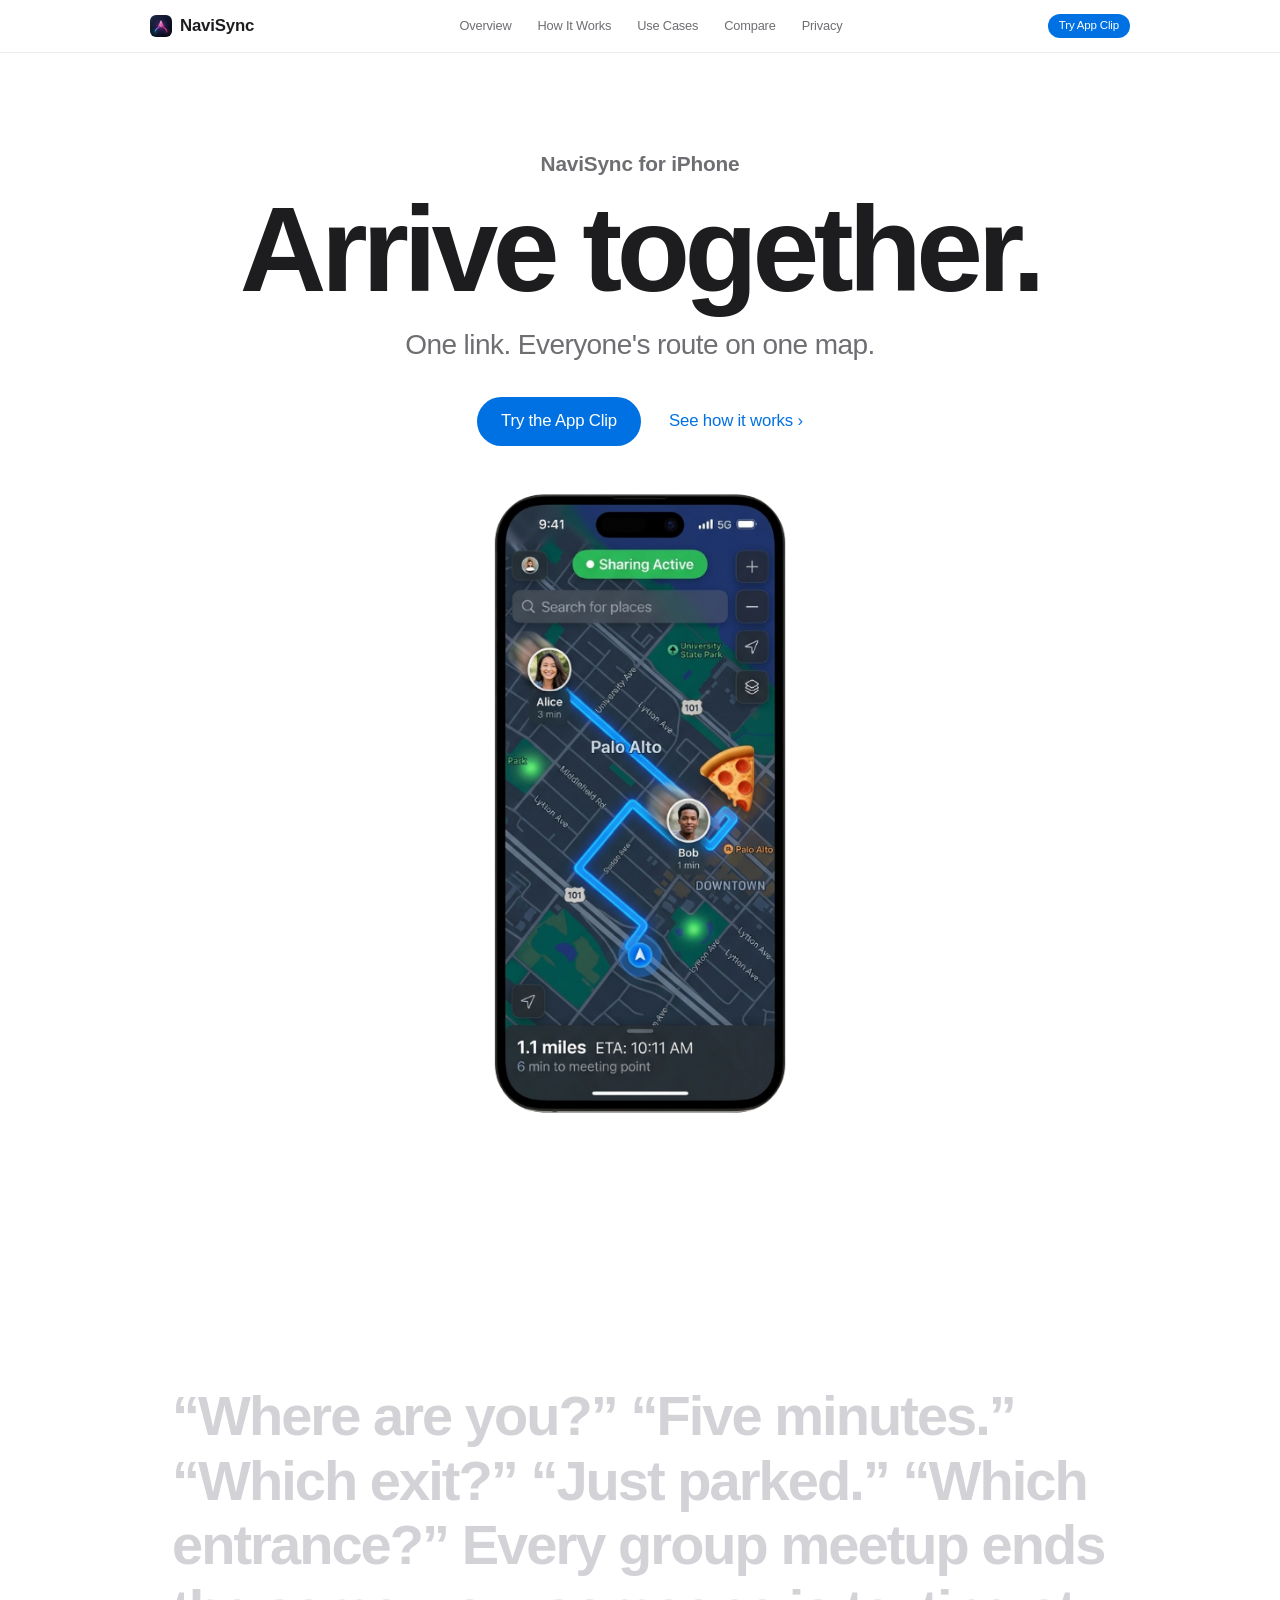
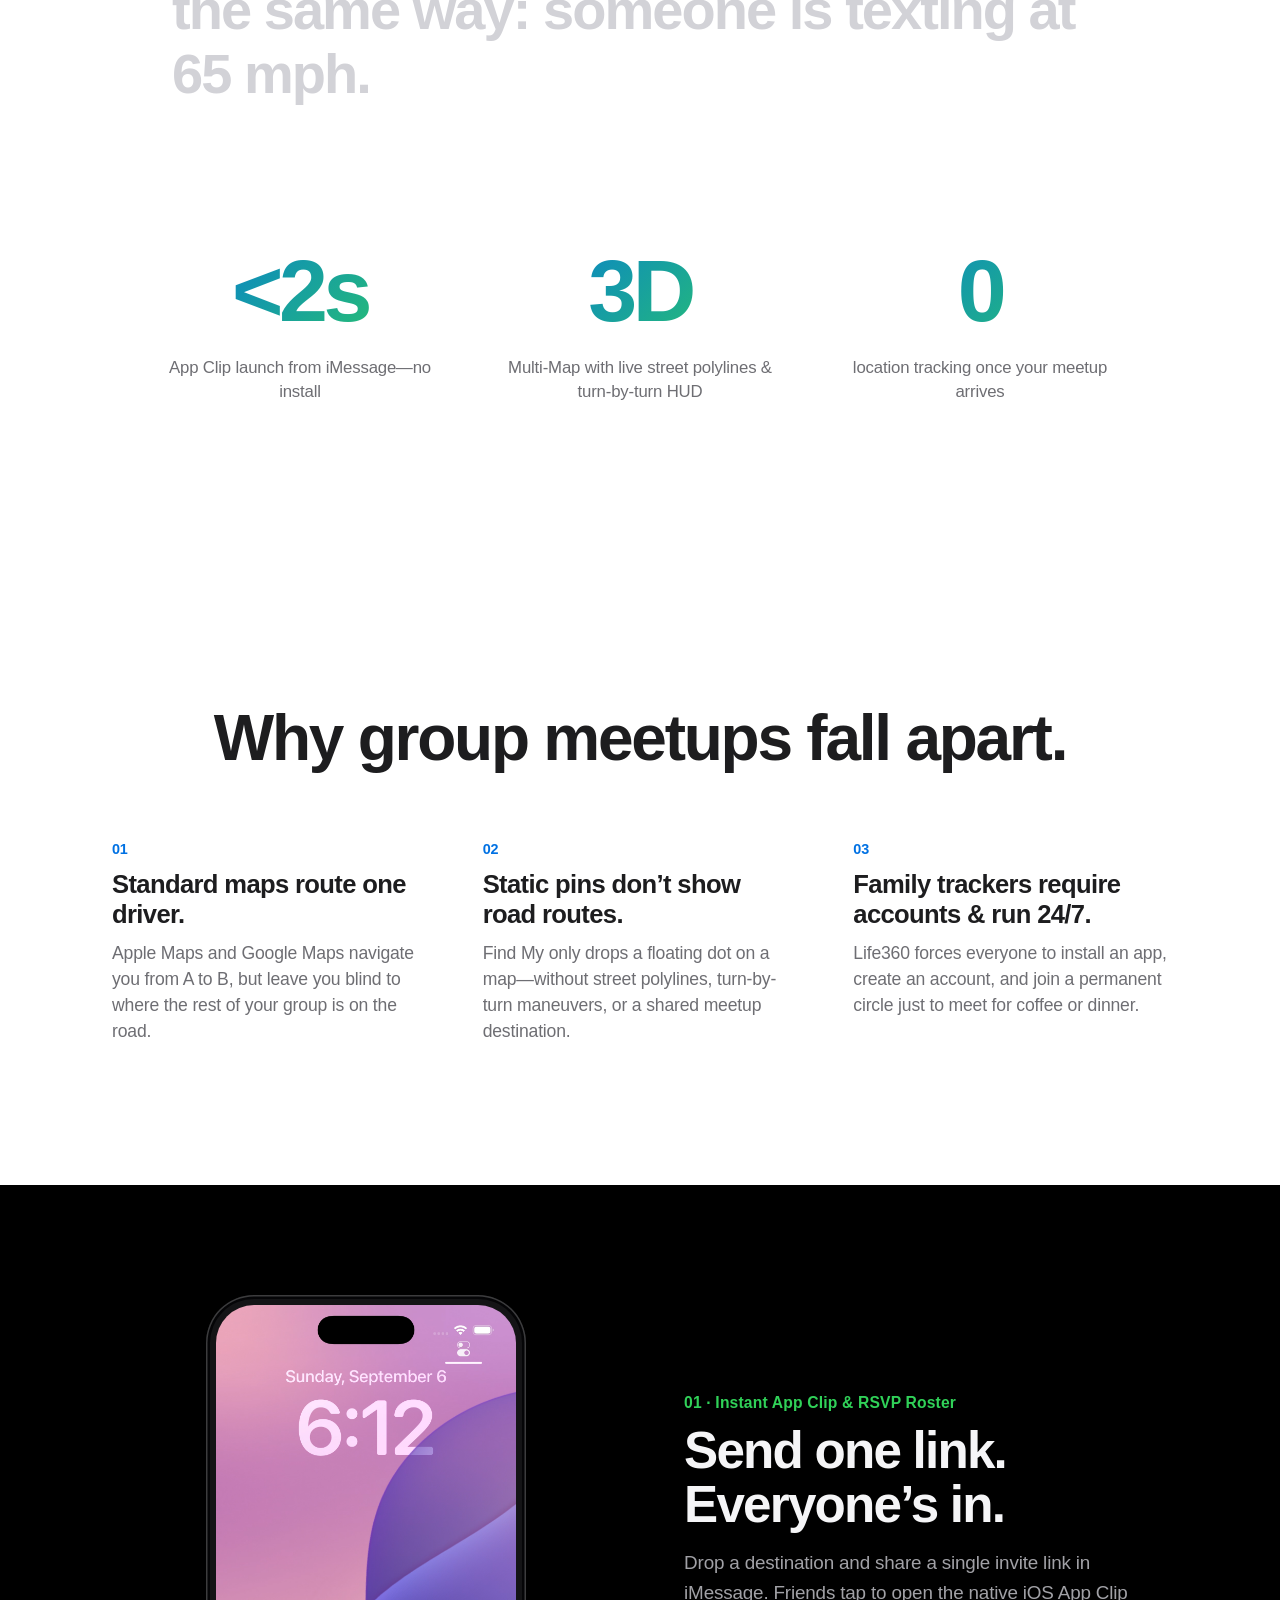
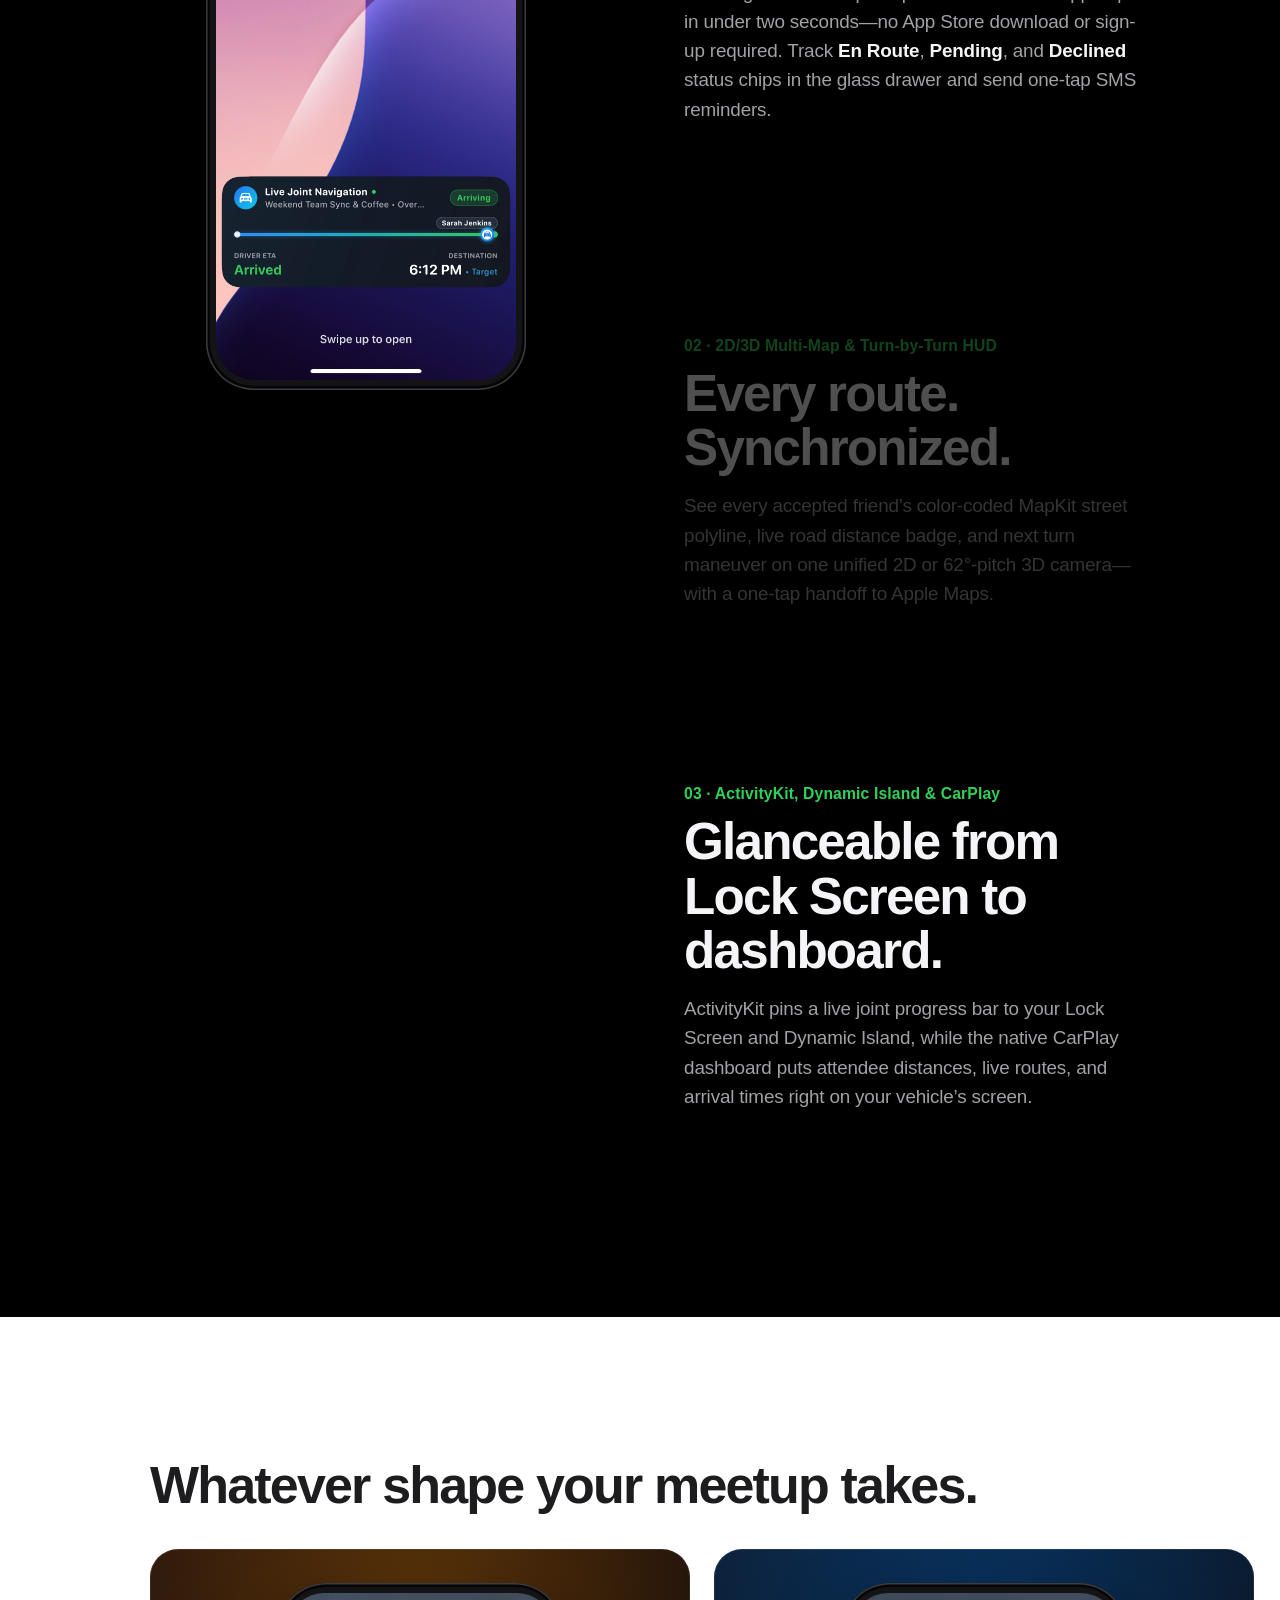
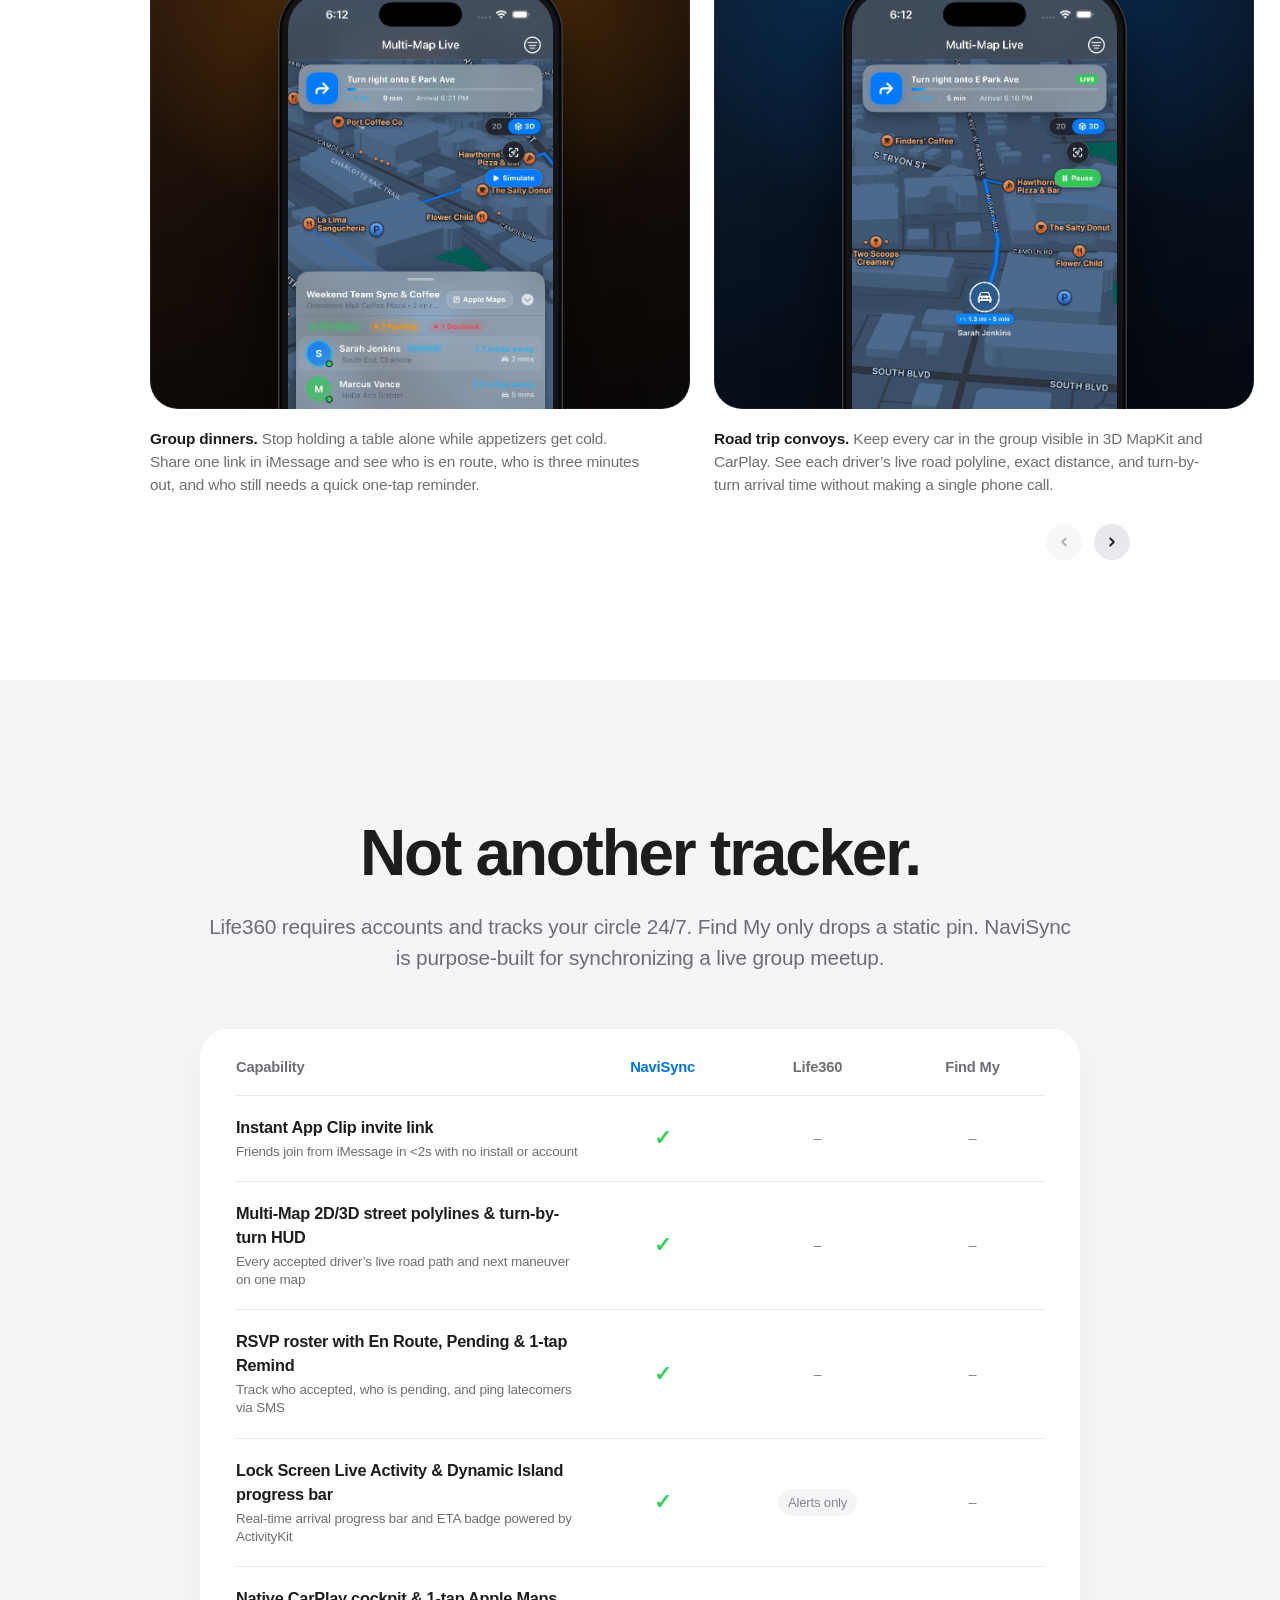
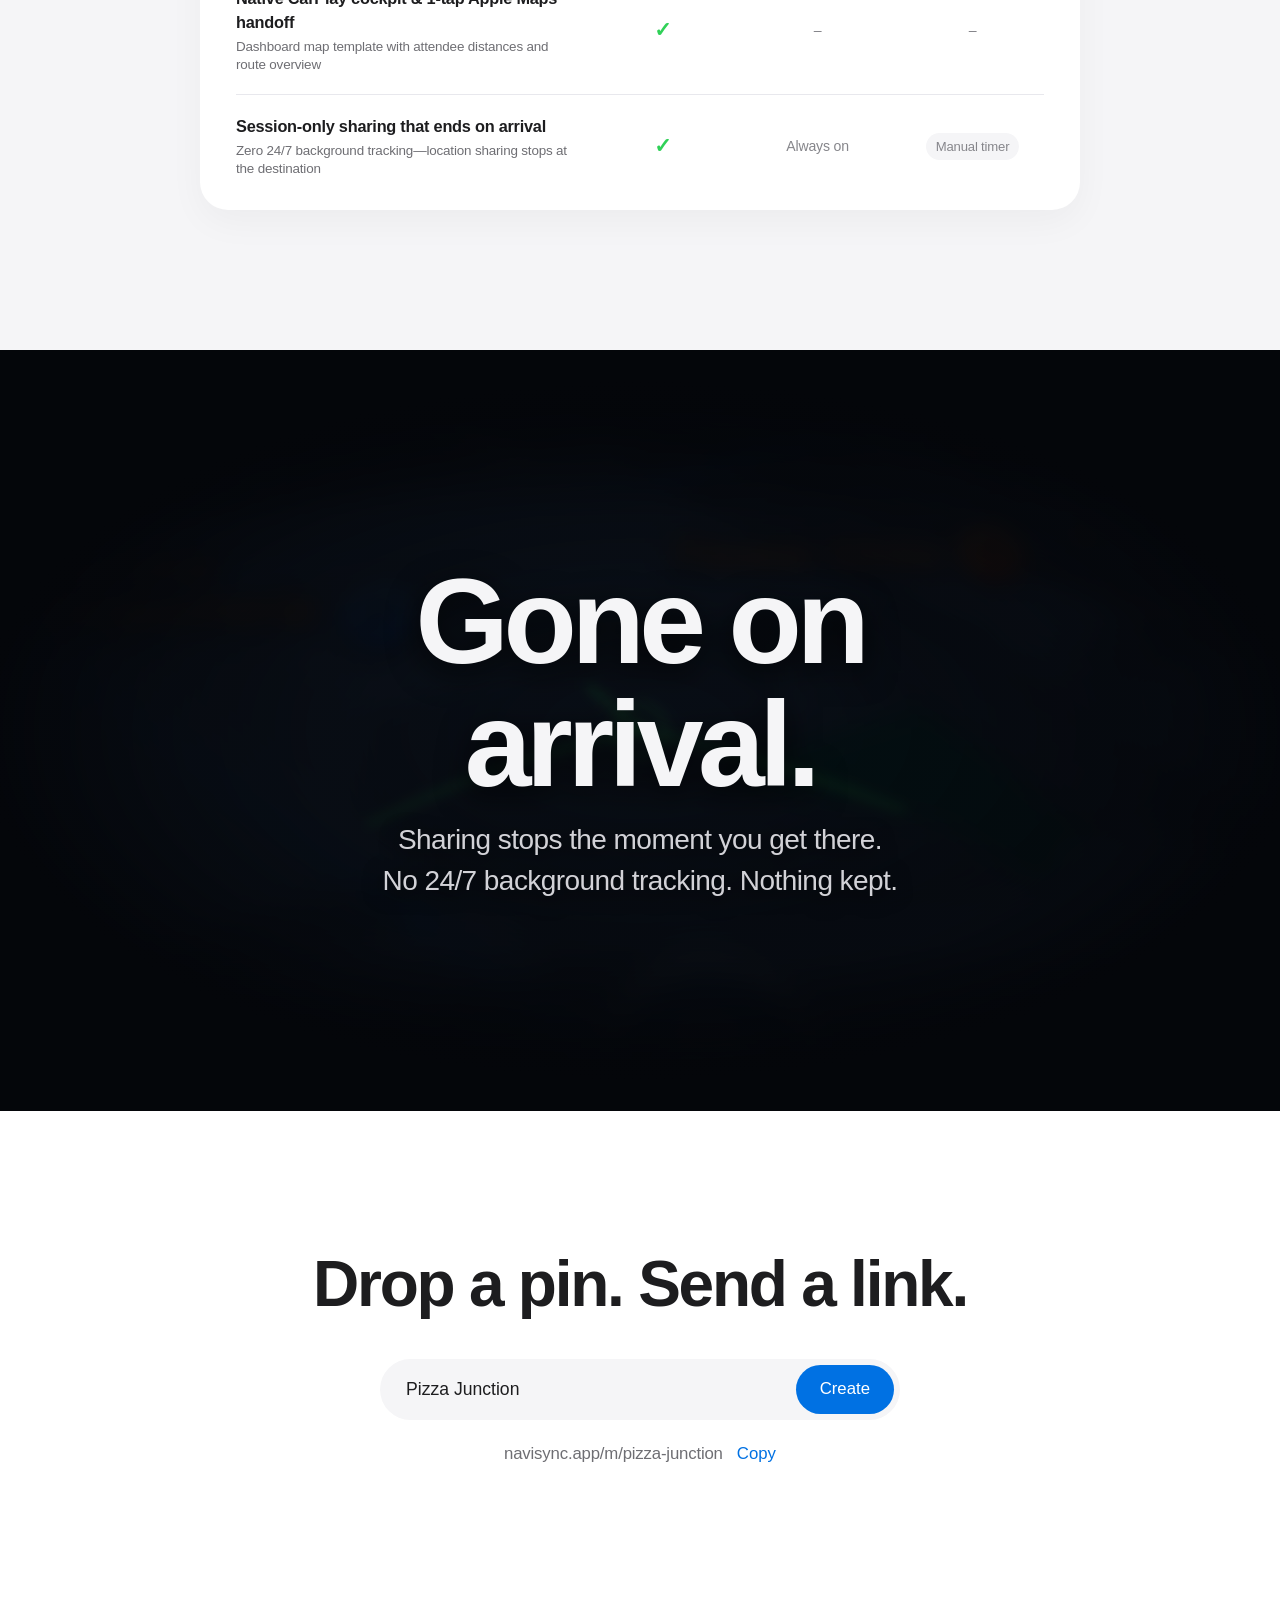
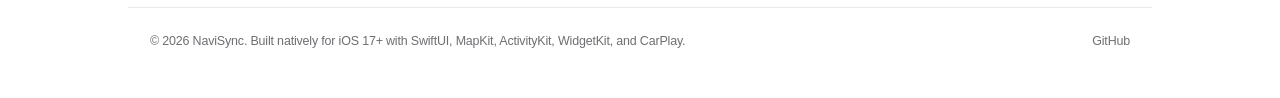
==== commit 51d4c358: "Remove privacy pill badge and add soft backdrop blur behind foreground text" ====
--- a/website/index.html
+++ b/website/index.html
@@ -290,13 +290,6 @@
       </div>
 
       <div class="privacy-content">
-        <div class="privacy-badge reveal">
-          <svg width="14" height="16" viewBox="0 0 14 16" fill="none" aria-hidden="true">
-            <path d="M7 1L1.5 3.4V7.6C1.5 11.2 3.84 14.48 7 15.5C10.16 14.48 12.5 11.2 12.5 7.6V3.4L7 1Z" stroke="#30d158" stroke-width="1.5" stroke-linejoin="round"/>
-            <path d="M4.8 8.1L6.3 9.6L9.4 6.5" stroke="#30d158" stroke-width="1.5" stroke-linecap="round" stroke-linejoin="round"/>
-          </svg>
-          <span>Ephemeral by Design</span>
-        </div>
         <h2 class="display reveal">Gone on arrival.</h2>
         <p class="hero-sub reveal">Sharing stops the moment you get there.<br />No 24/7 background tracking. Nothing kept.</p>
       </div>
--- a/website/styles.css
+++ b/website/styles.css
@@ -387,8 +387,8 @@
   object-fit: cover;
   object-position: center 42%;
   transform: translate(-50%, -50%) perspective(900px) rotateX(22deg) scale(1.12);
-  opacity: 0.28;
-  filter: saturate(1.3) contrast(1.15) blur(1.5px);
+  opacity: 0.34;
+  filter: saturate(1.25) contrast(1.1) blur(10px);
 }
 
 .privacy-routes-svg {
@@ -396,7 +396,8 @@
   inset: 0;
   width: 100%;
   height: 100%;
-  opacity: 0.85;
+  opacity: 0.72;
+  filter: blur(2.5px);
 }
 
 .dissolve-route {
@@ -429,8 +430,10 @@
 .privacy-vignette {
   position: absolute;
   inset: 0;
+  backdrop-filter: blur(6px);
+  -webkit-backdrop-filter: blur(6px);
   background:
-    radial-gradient(ellipse 65% 58% at 50% 50%, rgba(4, 6, 10, 0.25) 0%, rgba(4, 6, 10, 0.88) 72%, #04060a 100%),
+    radial-gradient(ellipse 52% 46% at 50% 50%, rgba(4, 6, 10, 0.62) 0%, rgba(4, 6, 10, 0.86) 72%, #04060a 100%),
     linear-gradient(180deg, #04060a 0%, transparent 22%, transparent 78%, #04060a 100%);
 }
 
@@ -441,25 +444,13 @@
   margin: 0 auto;
 }
 
-.privacy-badge {
-  display: inline-flex;
-  align-items: center;
-  gap: 8px;
-  padding: 6px 14px;
-  border-radius: 980px;
-  background: rgba(48, 209, 88, 0.12);
-  border: 1px solid rgba(48, 209, 88, 0.28);
-  color: #30d158;
-  font-size: 0.82rem;
-  font-weight: 600;
-  letter-spacing: 0.01em;
-  margin-bottom: 20px;
-  backdrop-filter: blur(12px);
-  -webkit-backdrop-filter: blur(12px);
+.privacy .display {
+  text-shadow: 0 8px 32px rgba(0, 0, 0, 0.85);
 }
 
 .privacy .hero-sub {
-  color: #b4b4bc;
+  color: #d2d2d7;
+  text-shadow: 0 4px 20px rgba(0, 0, 0, 0.85);
 }
 
 /* ---------- CTA ---------- */
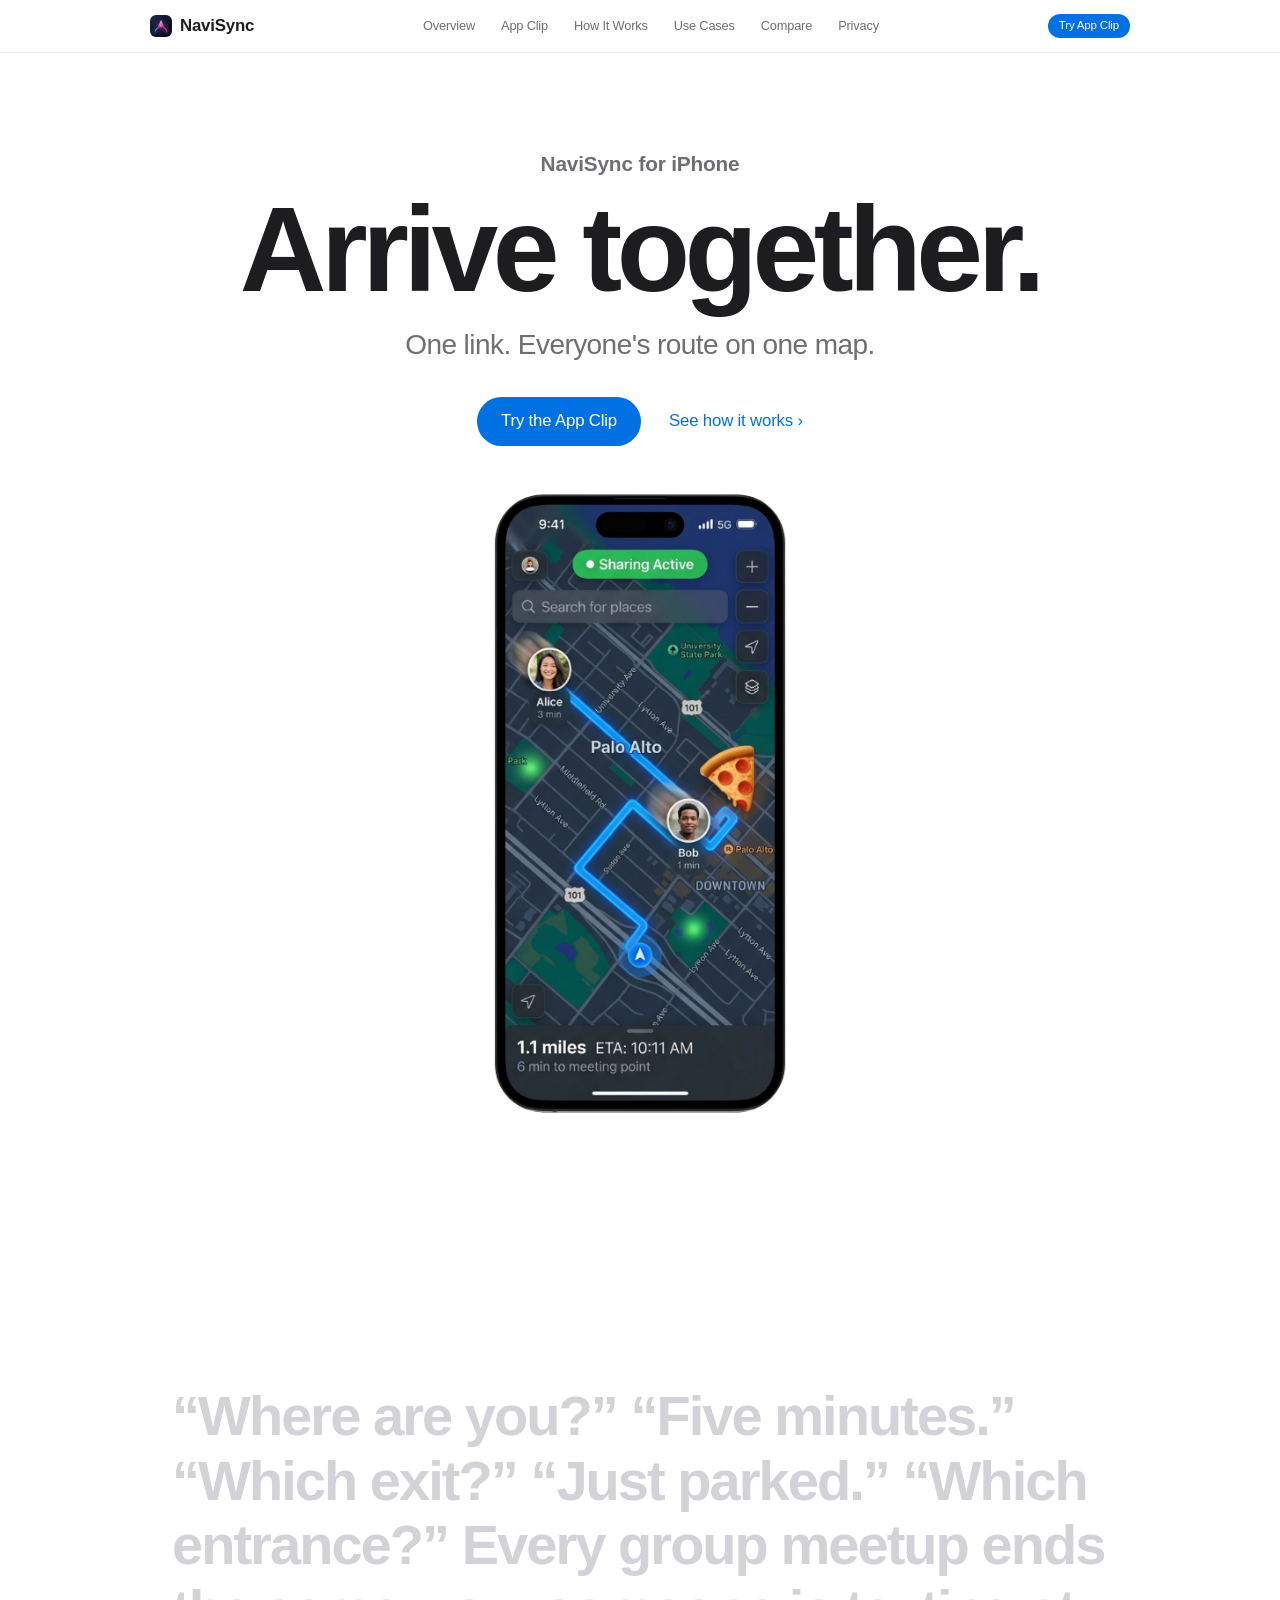
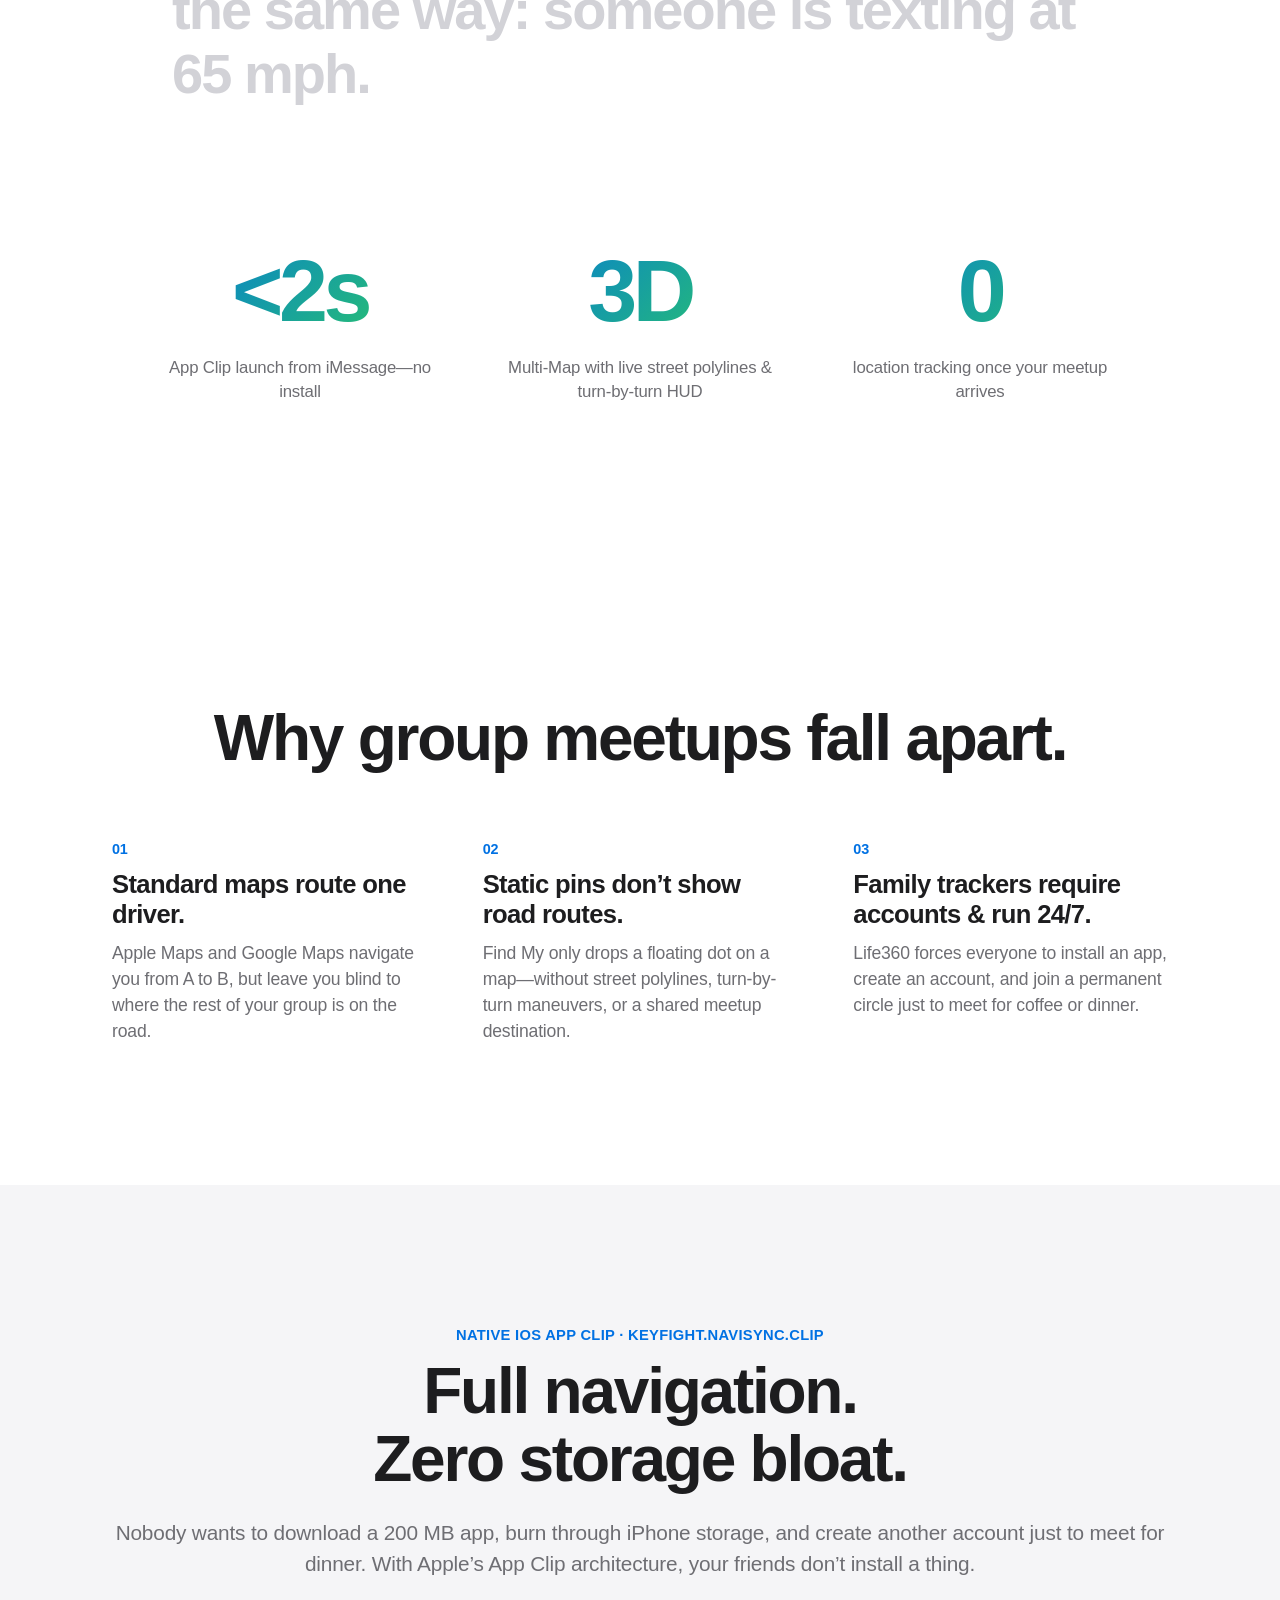
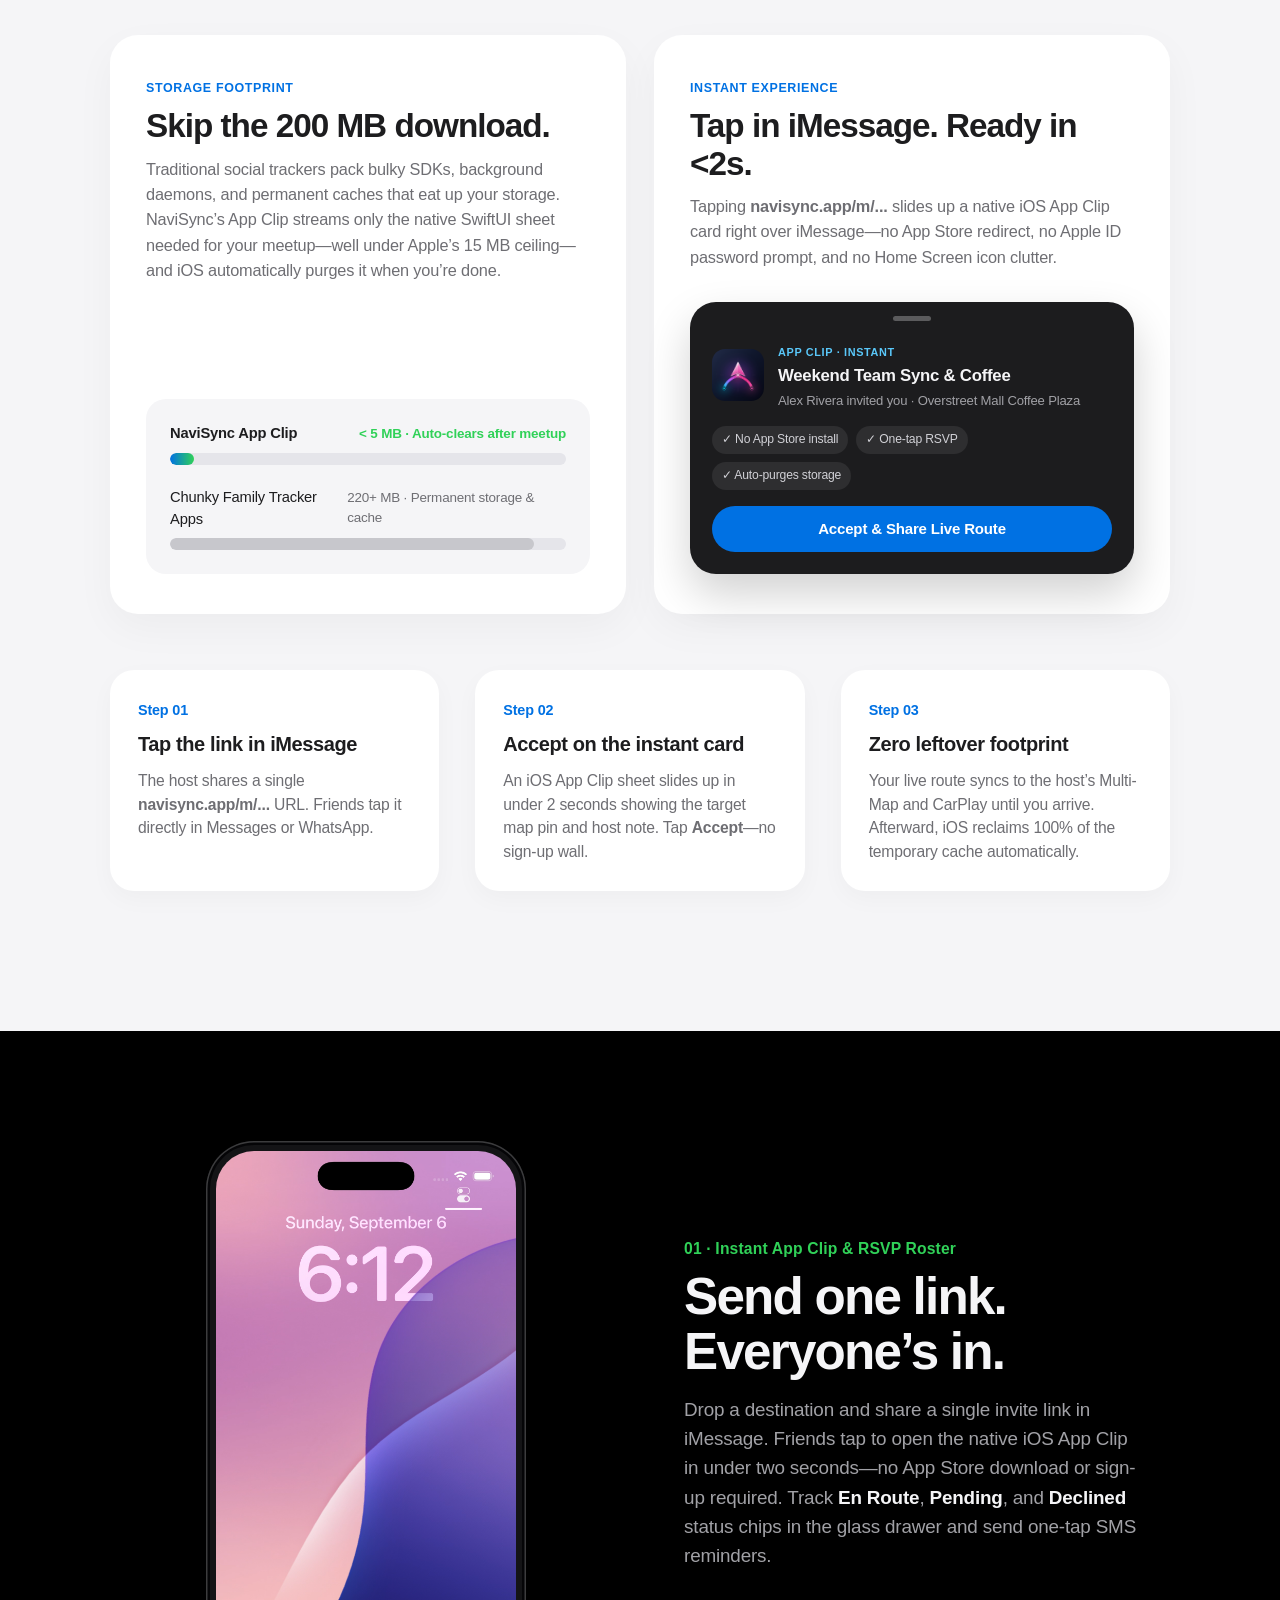
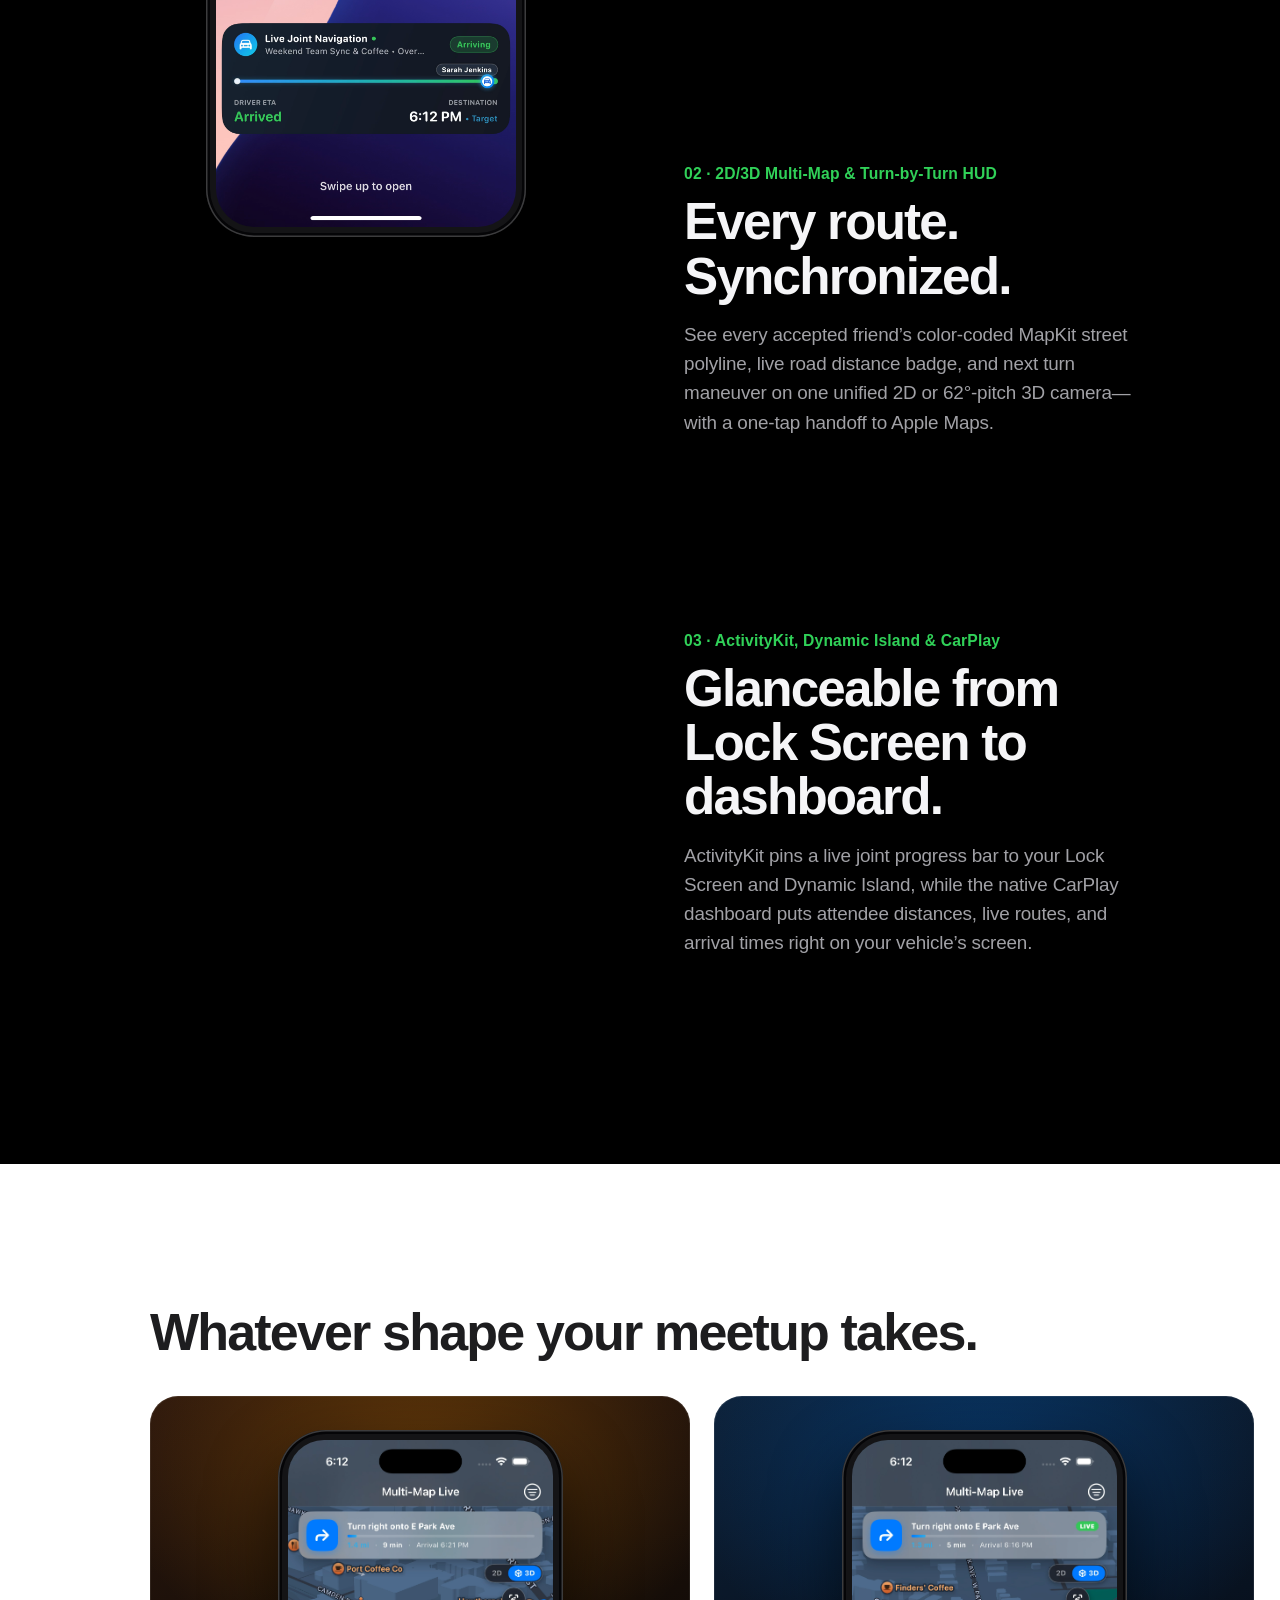
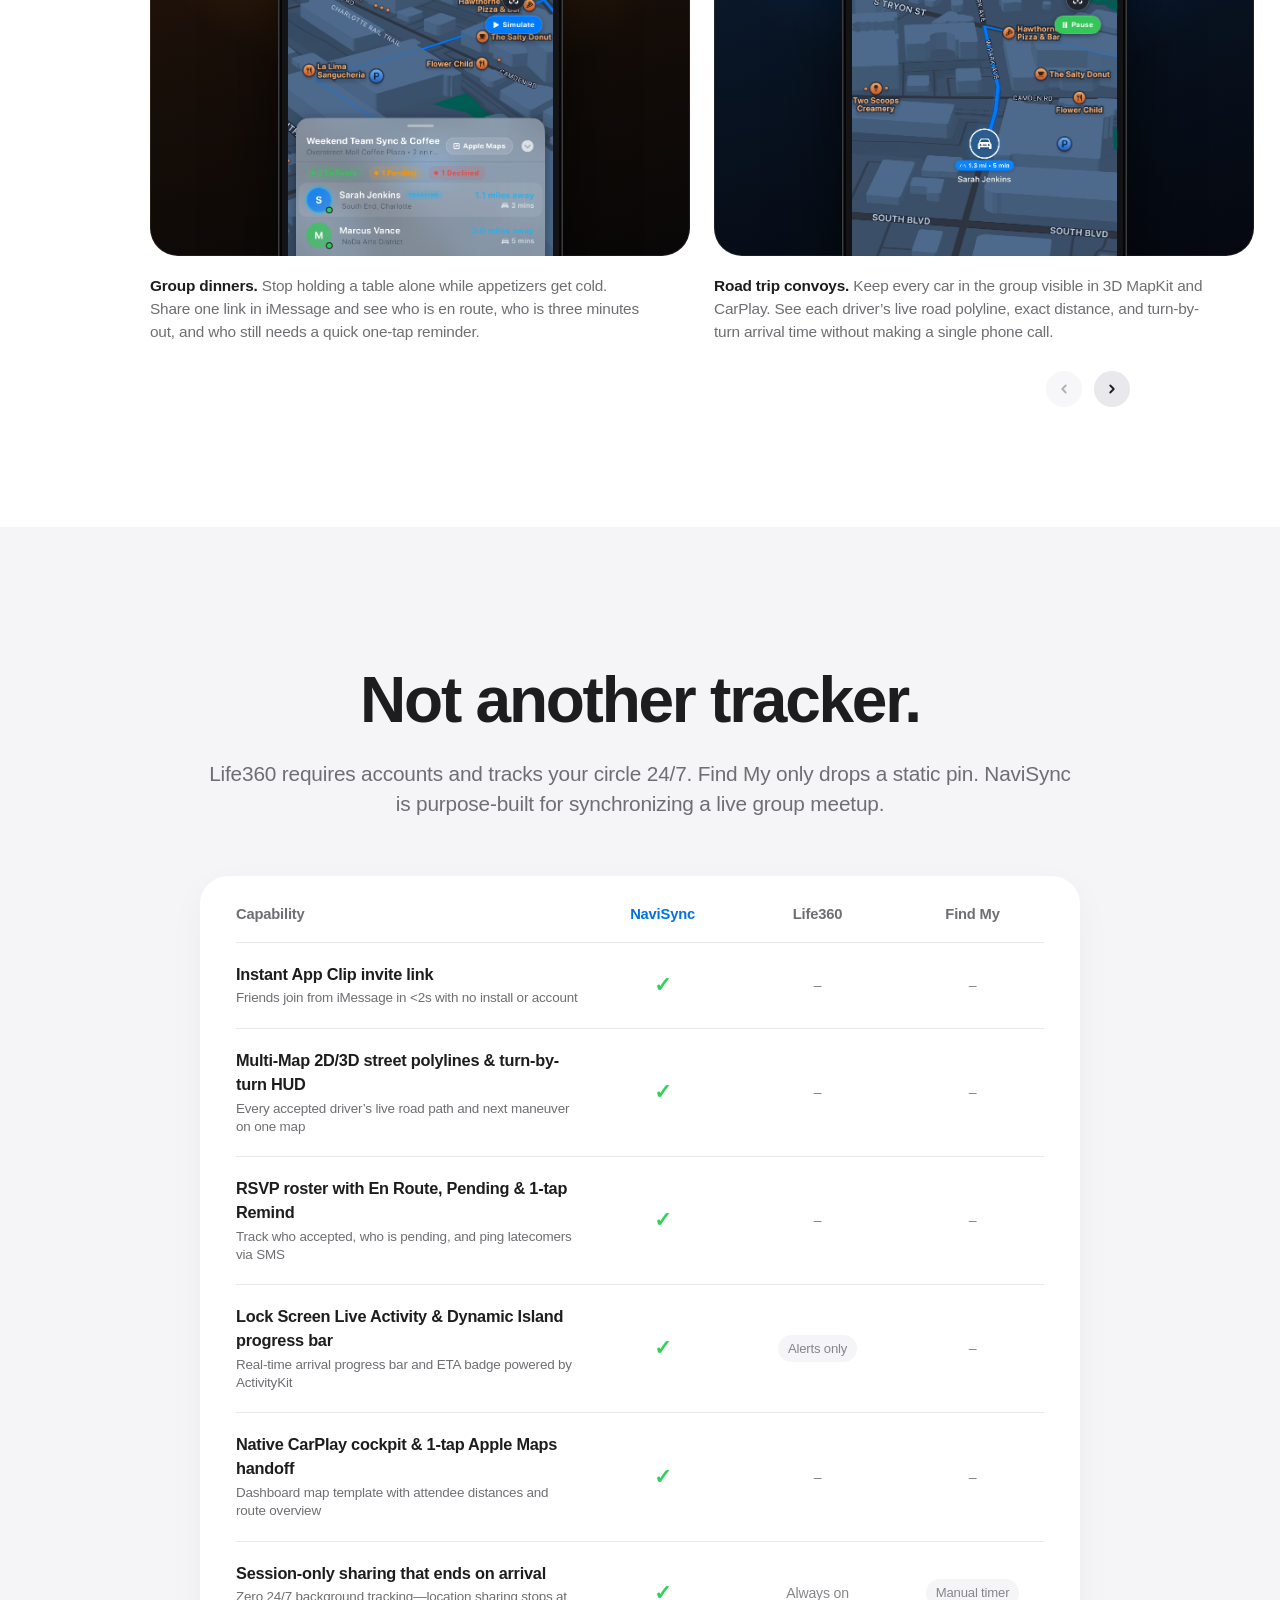
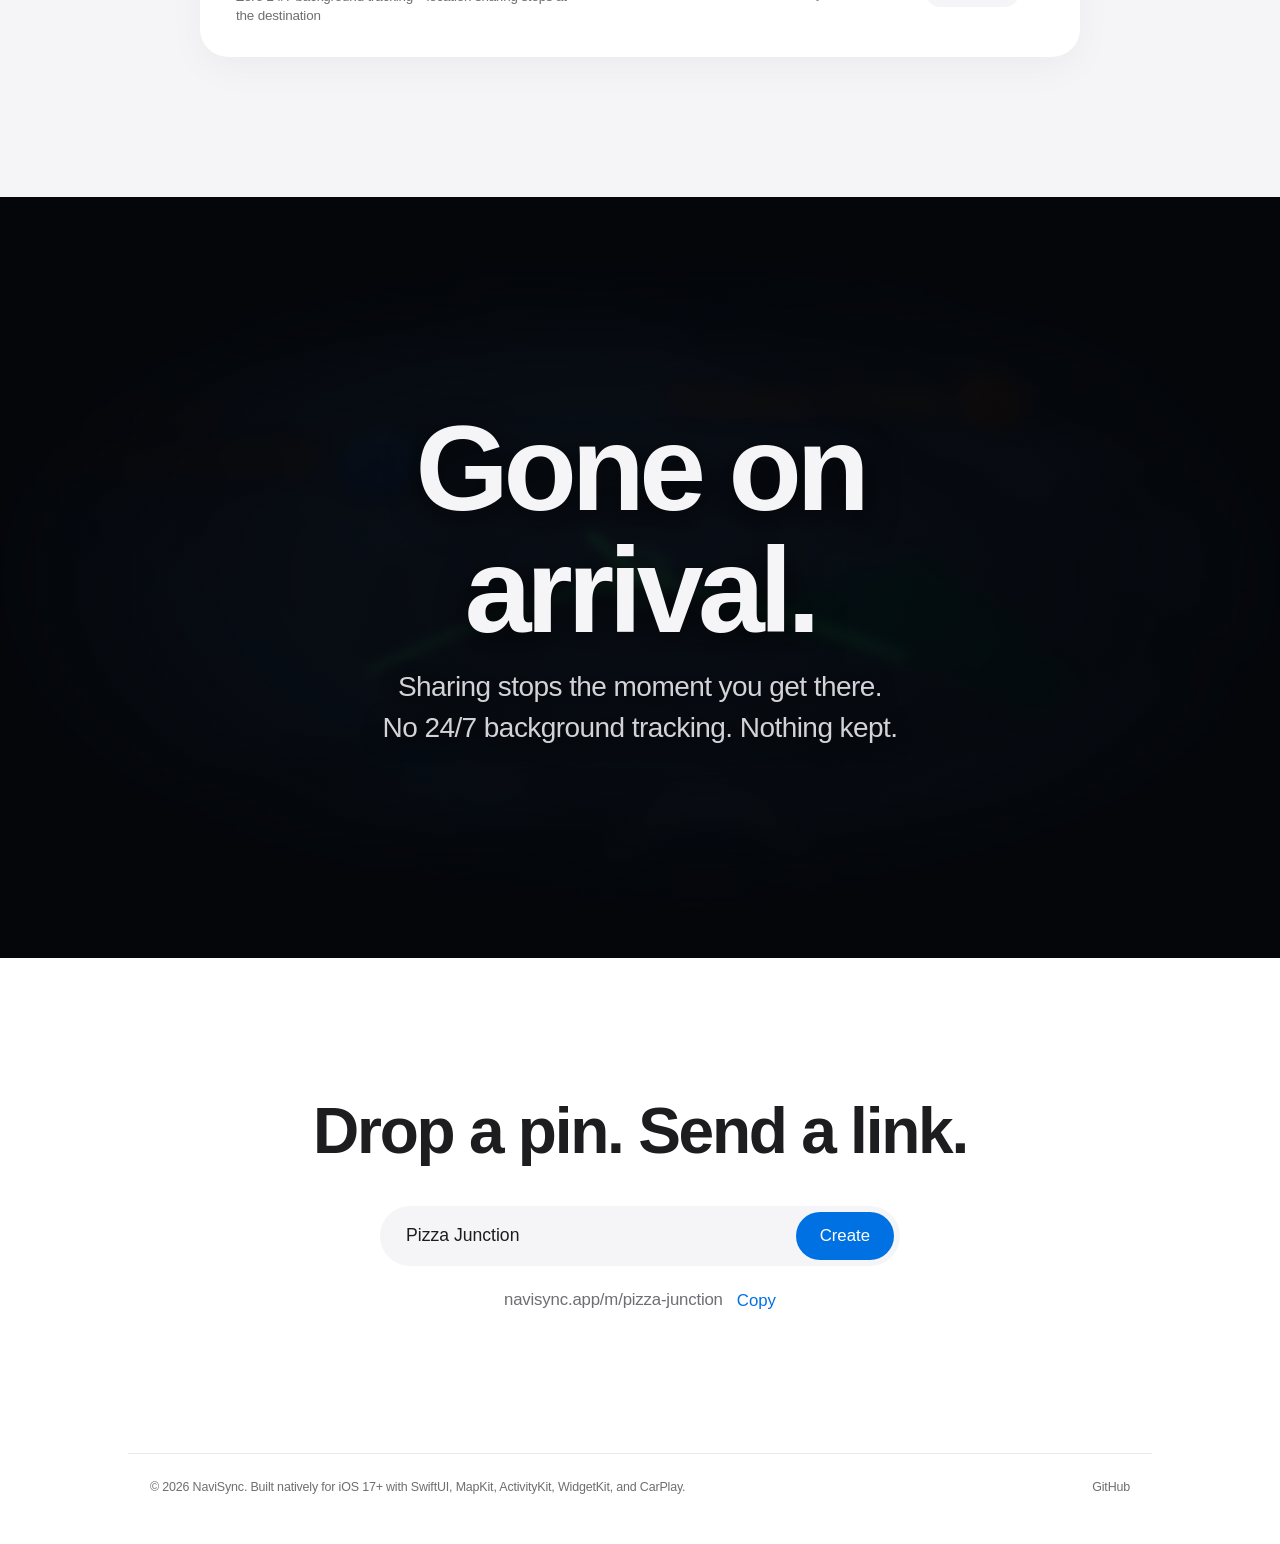
==== commit f9e2fa2d: "Add dedicated App Clip section explaining zero storage bloat and instant iMessage launch" ====
--- a/website/index.html
+++ b/website/index.html
@@ -22,6 +22,7 @@
       </a>
       <nav class="nav-links" aria-label="Sections">
         <a href="#problem" class="nav-link">Overview</a>
+        <a href="#app-clip" class="nav-link">App Clip</a>
         <a href="#showcase" class="nav-link">How It Works</a>
         <a href="#who" class="nav-link">Use Cases</a>
         <a href="#compare" class="nav-link">Compare</a>
@@ -81,6 +82,89 @@
           <span class="why-num">03</span>
           <h3>Family trackers require accounts &amp; run 24/7.</h3>
           <p>Life360 forces everyone to install an app, create an account, and join a permanent circle just to meet for coffee or dinner.</p>
+        </div>
+      </div>
+    </section>
+
+    <!-- APP CLIP: ZERO STORAGE BLOAT -->
+    <section class="section appclip-section" id="app-clip">
+      <p class="eyebrow center reveal">Native iOS App Clip · KeyFight.NaviSync.Clip</p>
+      <h2 class="headline reveal">Full navigation.<br />Zero storage bloat.</h2>
+      <p class="lead reveal">Nobody wants to download a 200 MB app, burn through iPhone storage, and create another account just to meet for dinner. With Apple’s App Clip architecture, your friends don’t install a thing.</p>
+
+      <div class="appclip-grid">
+        <!-- Card 1: Storage Footprint Comparison -->
+        <div class="appclip-card storage-card reveal">
+          <div class="appclip-card-head">
+            <span class="appclip-tag">Storage Footprint</span>
+            <h3>Skip the 200 MB download.</h3>
+            <p>Traditional social trackers pack bulky SDKs, background daemons, and permanent caches that eat up your storage. NaviSync’s App Clip streams only the native SwiftUI sheet needed for your meetup—well under Apple’s 15 MB ceiling—and iOS automatically purges it when you’re done.</p>
+          </div>
+          <div class="storage-bars">
+            <div class="storage-row">
+              <div class="storage-meta">
+                <strong>NaviSync App Clip</strong>
+                <span class="storage-val good">&lt; 5 MB · Auto-clears after meetup</span>
+              </div>
+              <div class="storage-track">
+                <div class="storage-fill good" style="width: 5%"></div>
+              </div>
+            </div>
+            <div class="storage-row">
+              <div class="storage-meta">
+                <span>Chunky Family Tracker Apps</span>
+                <span class="storage-val bad">220+ MB · Permanent storage &amp; cache</span>
+              </div>
+              <div class="storage-track">
+                <div class="storage-fill bad" style="width: 92%"></div>
+              </div>
+            </div>
+          </div>
+        </div>
+
+        <!-- Card 2: Instant iOS App Clip Sheet Visual -->
+        <div class="appclip-card sheet-card reveal">
+          <div class="appclip-card-head">
+            <span class="appclip-tag">Instant Experience</span>
+            <h3>Tap in iMessage. Ready in &lt;2s.</h3>
+            <p>Tapping <strong>navisync.app/m/...</strong> slides up a native iOS App Clip card right over iMessage—no App Store redirect, no Apple ID password prompt, and no Home Screen icon clutter.</p>
+          </div>
+          <div class="ios-clip-mockup" aria-label="iOS App Clip card preview">
+            <div class="ios-clip-handle"></div>
+            <div class="ios-clip-top">
+              <img src="Logo/NaviSync-AppIcon-1024.png" alt="" class="ios-clip-icon" />
+              <div class="ios-clip-titles">
+                <span class="ios-clip-badge">APP CLIP · INSTANT</span>
+                <h4>Weekend Team Sync &amp; Coffee</h4>
+                <p>Alex Rivera invited you · Overstreet Mall Coffee Plaza</p>
+              </div>
+            </div>
+            <div class="ios-clip-pills">
+              <span>✓ No App Store install</span>
+              <span>✓ One-tap RSVP</span>
+              <span>✓ Auto-purges storage</span>
+            </div>
+            <div class="ios-clip-btn">Accept &amp; Share Live Route</div>
+          </div>
+        </div>
+      </div>
+
+      <!-- 3-Step Flow -->
+      <div class="appclip-steps">
+        <div class="appclip-step reveal">
+          <span class="why-num">Step 01</span>
+          <h4>Tap the link in iMessage</h4>
+          <p>The host shares a single <strong>navisync.app/m/...</strong> URL. Friends tap it directly in Messages or WhatsApp.</p>
+        </div>
+        <div class="appclip-step reveal">
+          <span class="why-num">Step 02</span>
+          <h4>Accept on the instant card</h4>
+          <p>An iOS App Clip sheet slides up in under 2 seconds showing the target map pin and host note. Tap <strong>Accept</strong>—no sign-up wall.</p>
+        </div>
+        <div class="appclip-step reveal">
+          <span class="why-num">Step 03</span>
+          <h4>Zero leftover footprint</h4>
+          <p>Your live route syncs to the host’s Multi-Map and CarPlay until you arrive. Afterward, iOS reclaims 100% of the temporary cache automatically.</p>
         </div>
       </div>
     </section>
--- a/website/styles.css
+++ b/website/styles.css
@@ -130,6 +130,198 @@
 .why-num { font-size: 0.9rem; font-weight: 600; color: var(--blue); }
 .why h3 { font-size: 1.6rem; letter-spacing: -0.025em; line-height: 1.15; margin: 10px 0 12px; }
 .why p { color: var(--muted); font-size: 1.1rem; }
+
+/* ---------- App Clip (Zero Storage Bloat) ---------- */
+.appclip-section {
+  background: var(--bg-alt);
+  max-width: none;
+}
+.appclip-section > * {
+  max-width: 1060px;
+  margin-left: auto;
+  margin-right: auto;
+}
+.eyebrow.center {
+  text-align: center;
+  color: var(--blue);
+  font-size: 0.92rem;
+  letter-spacing: 0.02em;
+  text-transform: uppercase;
+  margin-bottom: 12px;
+}
+.appclip-grid {
+  display: grid;
+  grid-template-columns: 1fr 1fr;
+  gap: 28px;
+  margin-top: 48px;
+}
+.appclip-card {
+  background: #fff;
+  border-radius: 28px;
+  padding: 40px 36px;
+  display: flex;
+  flex-direction: column;
+  justify-content: space-between;
+  gap: 32px;
+  box-shadow: 0 14px 40px rgba(0, 0, 0, 0.04);
+}
+.appclip-tag {
+  display: inline-block;
+  font-size: 0.78rem;
+  font-weight: 700;
+  text-transform: uppercase;
+  letter-spacing: 0.05em;
+  color: var(--blue);
+  margin-bottom: 10px;
+}
+.appclip-card-head h3 {
+  font-size: clamp(1.65rem, 2.6vw, 2.1rem);
+  letter-spacing: -0.03em;
+  line-height: 1.12;
+  margin-bottom: 12px;
+}
+.appclip-card-head p {
+  color: var(--muted);
+  font-size: 1.02rem;
+  line-height: 1.55;
+}
+.storage-bars {
+  display: flex;
+  flex-direction: column;
+  gap: 22px;
+  background: var(--bg-alt);
+  padding: 24px;
+  border-radius: 20px;
+}
+.storage-row {
+  display: flex;
+  flex-direction: column;
+  gap: 8px;
+}
+.storage-meta {
+  display: flex;
+  justify-content: space-between;
+  align-items: baseline;
+  font-size: 0.92rem;
+}
+.storage-val.good {
+  color: var(--green);
+  font-weight: 600;
+  font-size: 0.84rem;
+}
+.storage-val.bad {
+  color: var(--muted);
+  font-size: 0.84rem;
+}
+.storage-track {
+  height: 12px;
+  background: #e5e5ea;
+  border-radius: 980px;
+  overflow: hidden;
+}
+.storage-fill {
+  height: 100%;
+  border-radius: 980px;
+}
+.storage-fill.good {
+  background: linear-gradient(90deg, #0071e3, #30d158);
+  min-width: 24px;
+}
+.storage-fill.bad {
+  background: #c7c7cc;
+}
+
+/* Native iOS App Clip Sheet Mockup */
+.ios-clip-mockup {
+  background: #1c1c1e;
+  color: #f5f5f7;
+  border-radius: 26px;
+  padding: 14px 22px 22px;
+  box-shadow: 0 20px 44px rgba(0, 0, 0, 0.18);
+  display: flex;
+  flex-direction: column;
+  gap: 16px;
+}
+.ios-clip-handle {
+  width: 38px;
+  height: 5px;
+  border-radius: 99px;
+  background: rgba(255, 255, 255, 0.28);
+  margin: 0 auto 2px;
+}
+.ios-clip-top {
+  display: flex;
+  align-items: center;
+  gap: 14px;
+}
+.ios-clip-icon {
+  width: 52px;
+  height: 52px;
+  border-radius: 13px;
+  flex-shrink: 0;
+}
+.ios-clip-titles h4 {
+  font-size: 1.05rem;
+  font-weight: 600;
+  letter-spacing: -0.015em;
+  margin: 2px 0;
+}
+.ios-clip-titles p {
+  font-size: 0.82rem;
+  color: #a1a1a6;
+}
+.ios-clip-badge {
+  font-size: 0.68rem;
+  font-weight: 700;
+  letter-spacing: 0.06em;
+  color: #5ac8fa;
+}
+.ios-clip-pills {
+  display: flex;
+  flex-wrap: wrap;
+  gap: 8px;
+}
+.ios-clip-pills span {
+  font-size: 0.76rem;
+  font-weight: 500;
+  color: #d1d1d6;
+  background: rgba(255, 255, 255, 0.08);
+  padding: 5px 10px;
+  border-radius: 980px;
+}
+.ios-clip-btn {
+  background: var(--blue);
+  color: #fff;
+  text-align: center;
+  font-weight: 600;
+  font-size: 0.94rem;
+  padding: 12px;
+  border-radius: 980px;
+}
+
+.appclip-steps {
+  display: grid;
+  grid-template-columns: repeat(3, 1fr);
+  gap: 36px;
+  margin-top: 48px;
+  padding-top: 8px;
+}
+.appclip-step {
+  background: #fff;
+  border-radius: 24px;
+  padding: 28px;
+  box-shadow: 0 8px 24px rgba(0, 0, 0, 0.03);
+}
+.appclip-step h4 {
+  font-size: 1.25rem;
+  letter-spacing: -0.02em;
+  margin: 8px 0 10px;
+}
+.appclip-step p {
+  color: var(--muted);
+  font-size: 0.98rem;
+  line-height: 1.5;
+}
 
 /* ---------- Dark sticky showcase ---------- */
 .dark { background: #000; color: #f5f5f7; }
@@ -488,9 +680,9 @@
 /* ---------- Responsive ---------- */
 @media (max-width: 900px) {
   .nav-links { display: none; }
-  .why-grid, .stats { grid-template-columns: 1fr; gap: 48px; }
+  .why-grid, .stats, .appclip-grid, .appclip-steps { grid-template-columns: 1fr; gap: 32px; }
   .sticky-wrap { grid-template-columns: 1fr; }
-  .sticky-media { position: relative; height: auto; top: 0; padding-top: 80px; }
+  .sticky-media { position: relative; height: auto; top: 0; padding-top: 40px; }
   .step { min-height: auto; padding: 56px 0; opacity: 1; transform: none; }
   .compare { padding: 8px 18px; }
   .compare-row { font-size: 0.95rem; }
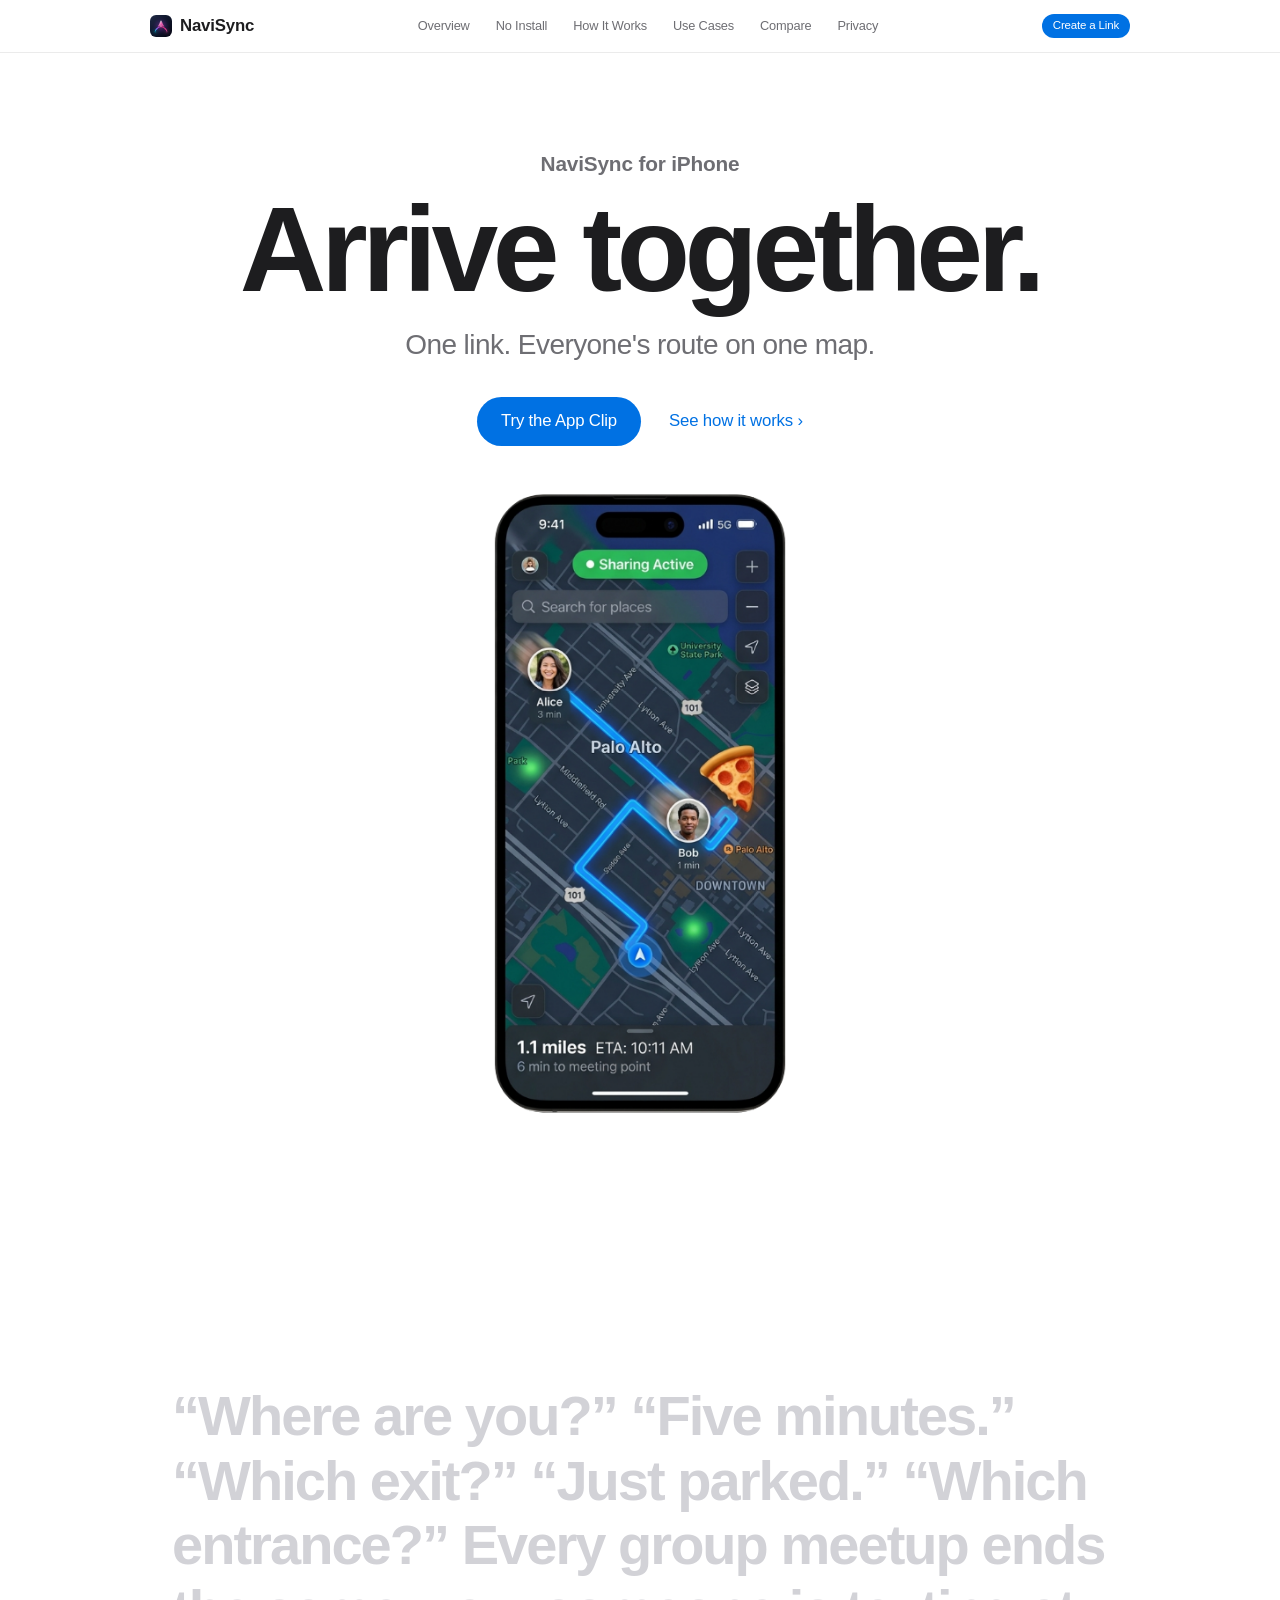
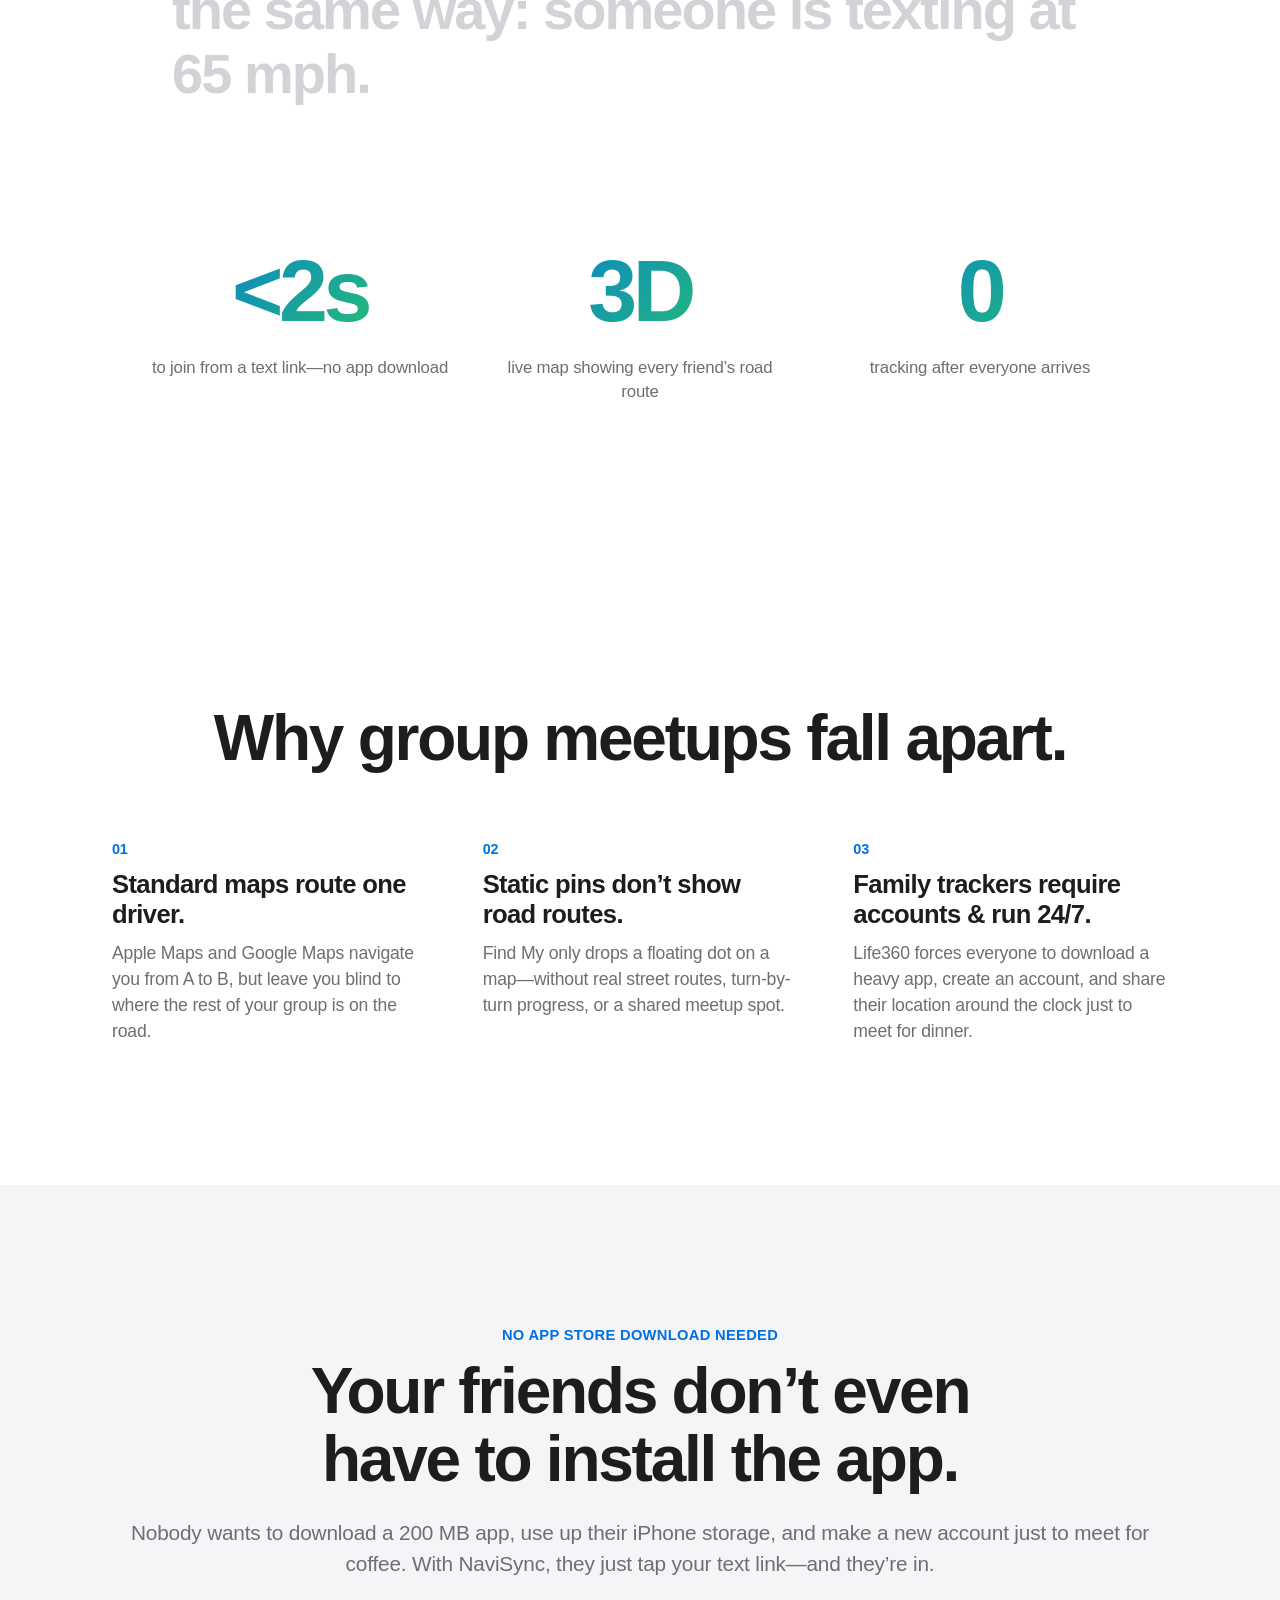
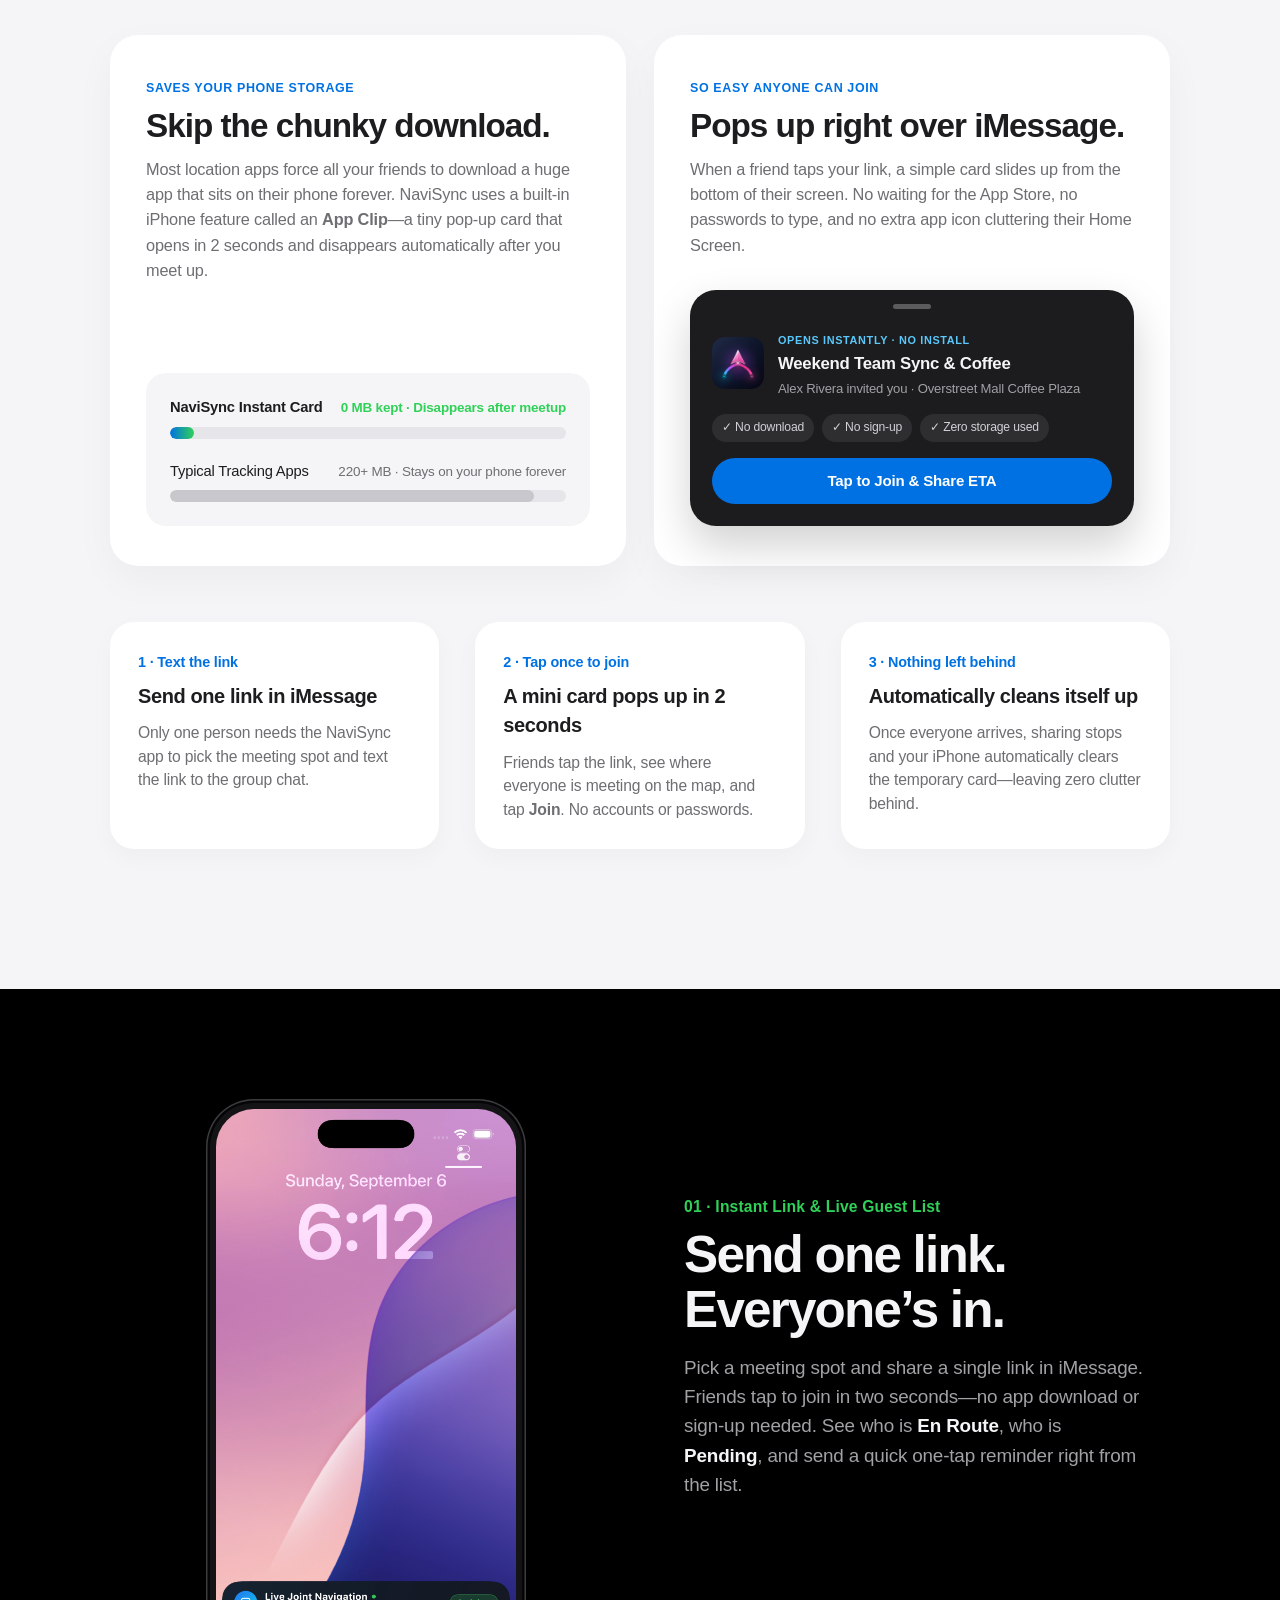
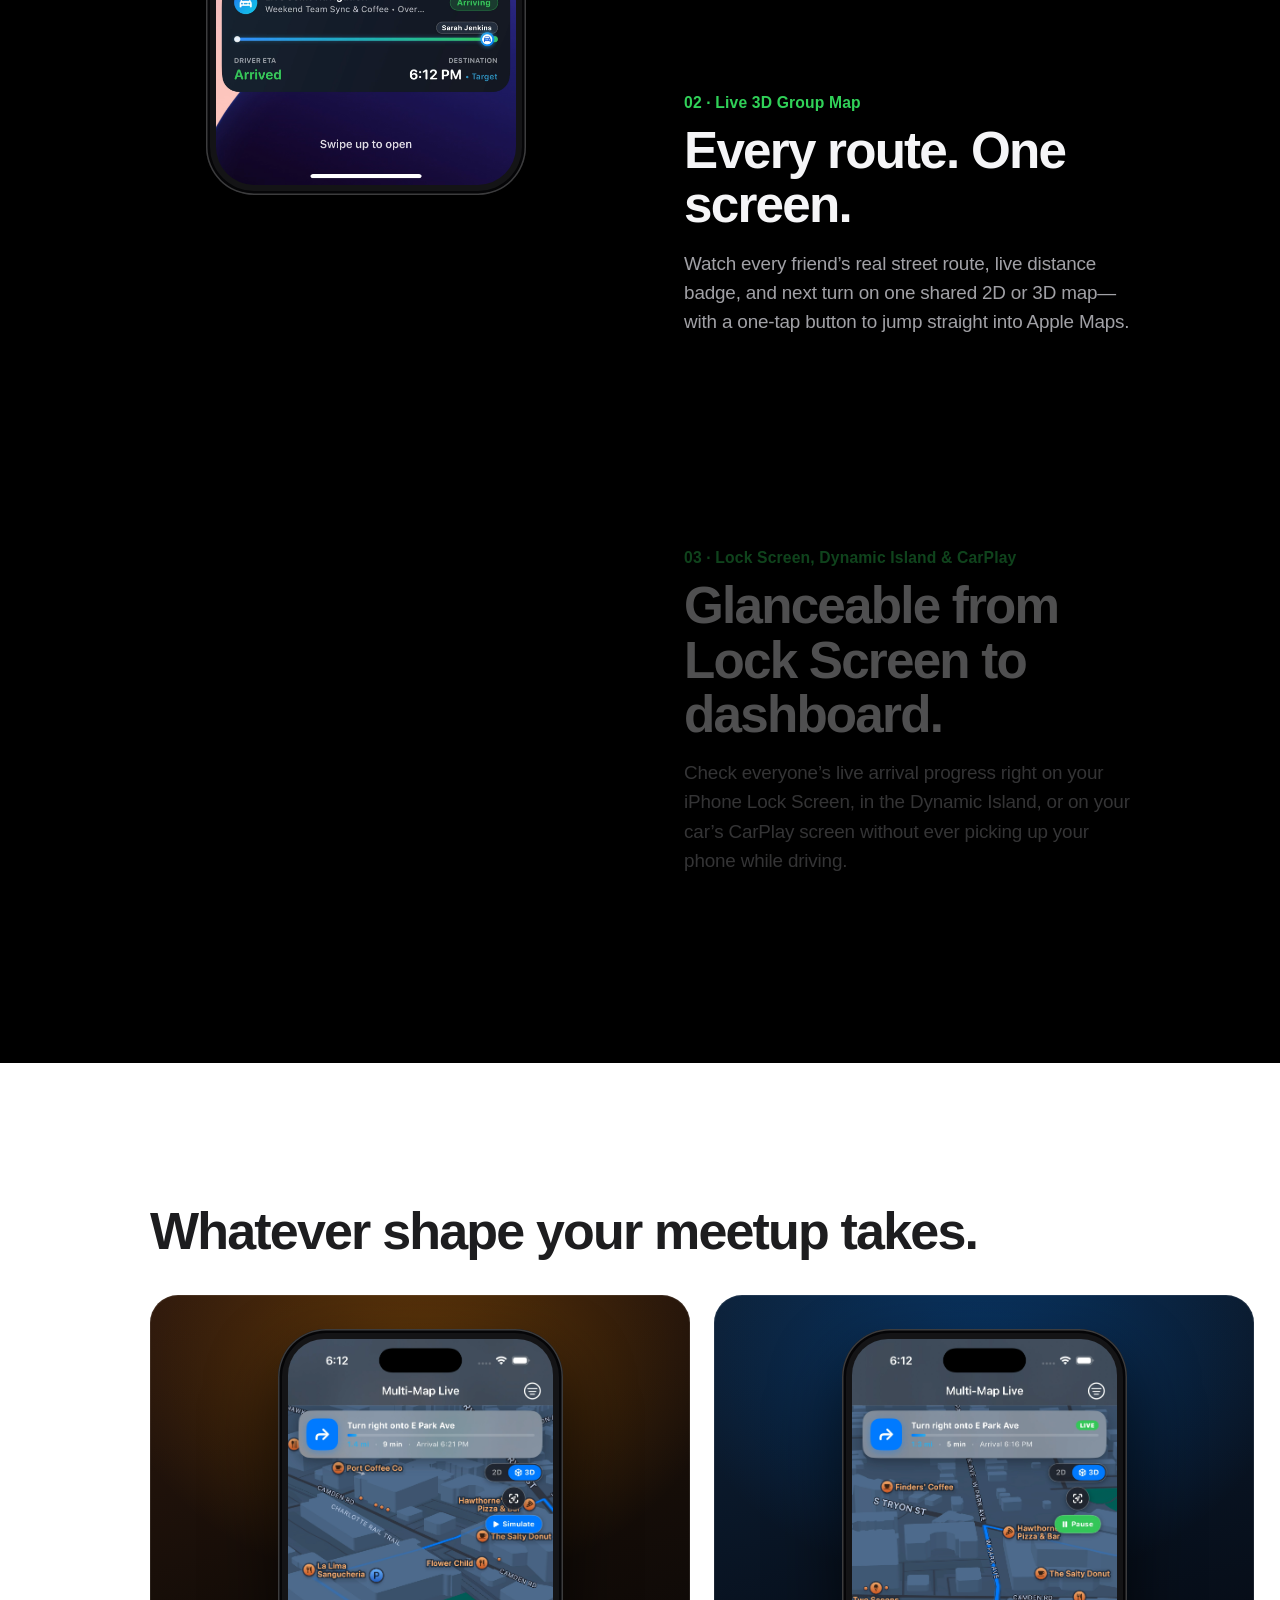
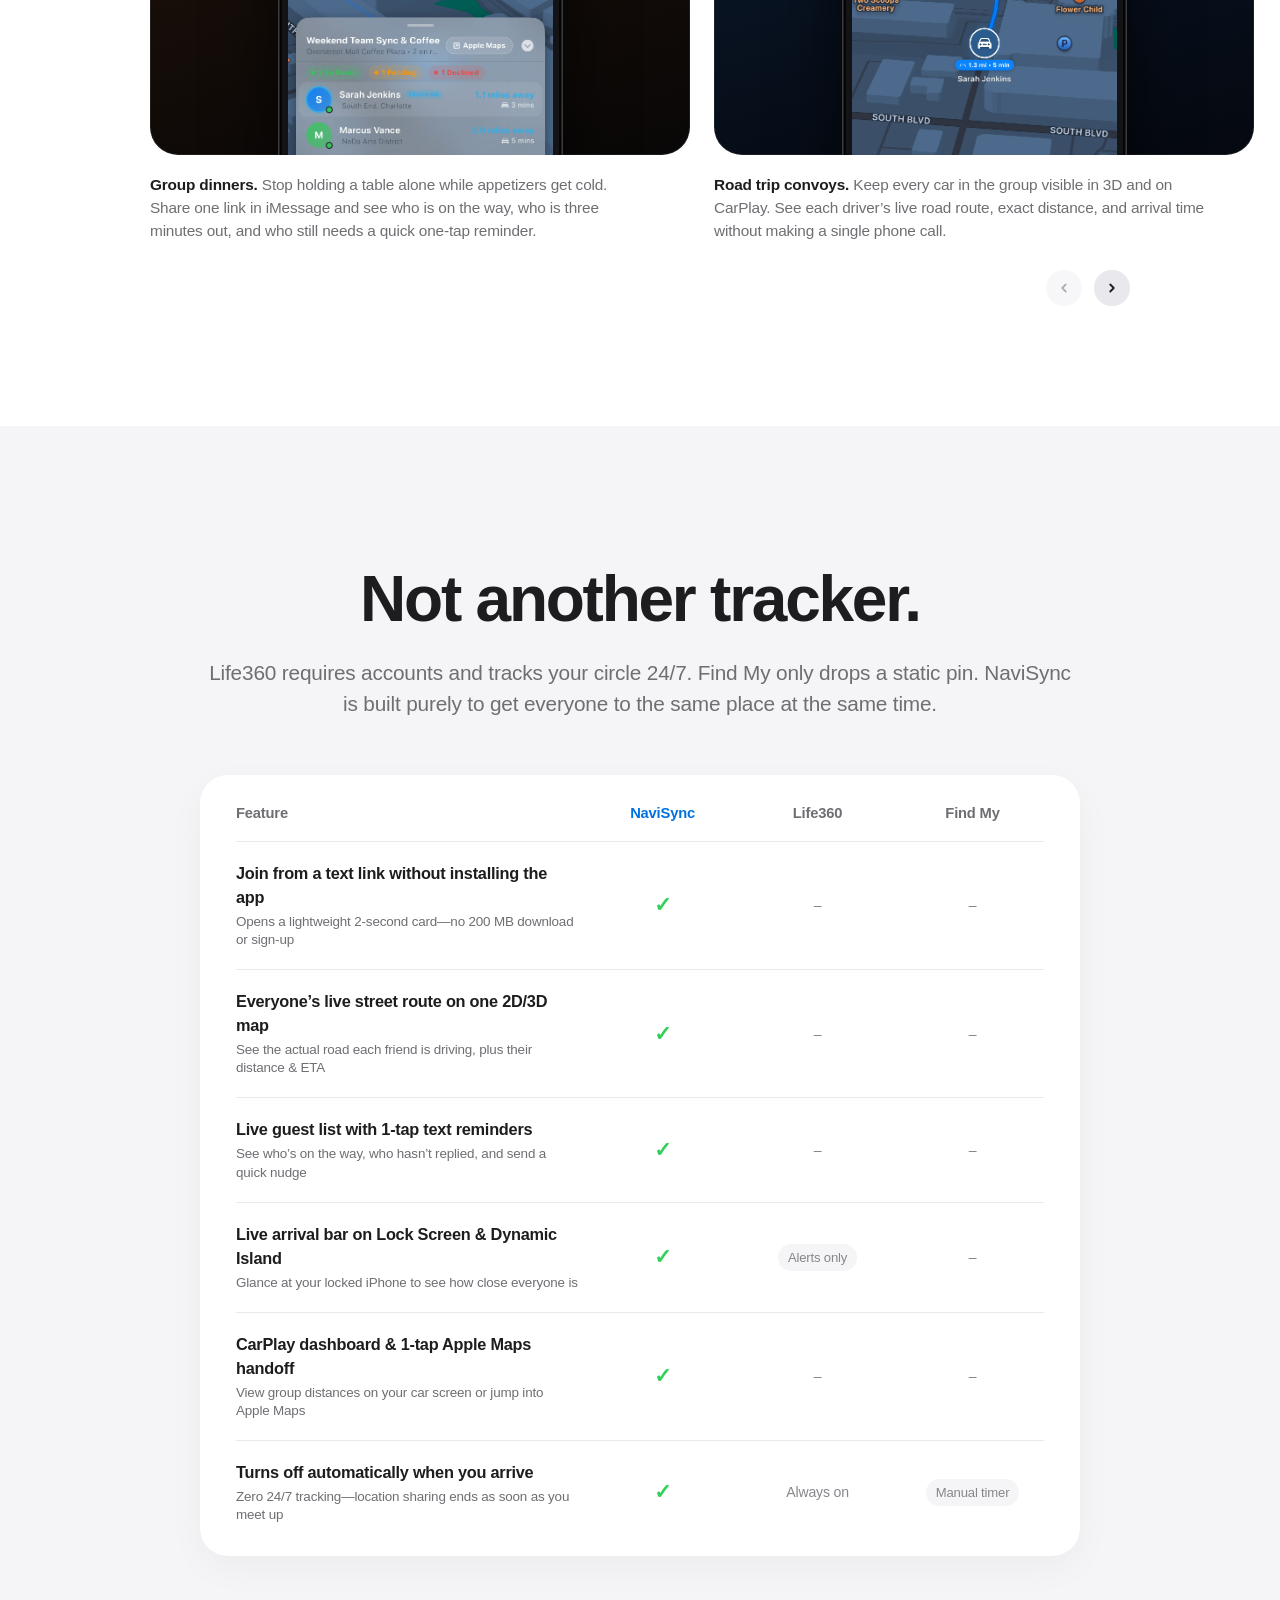
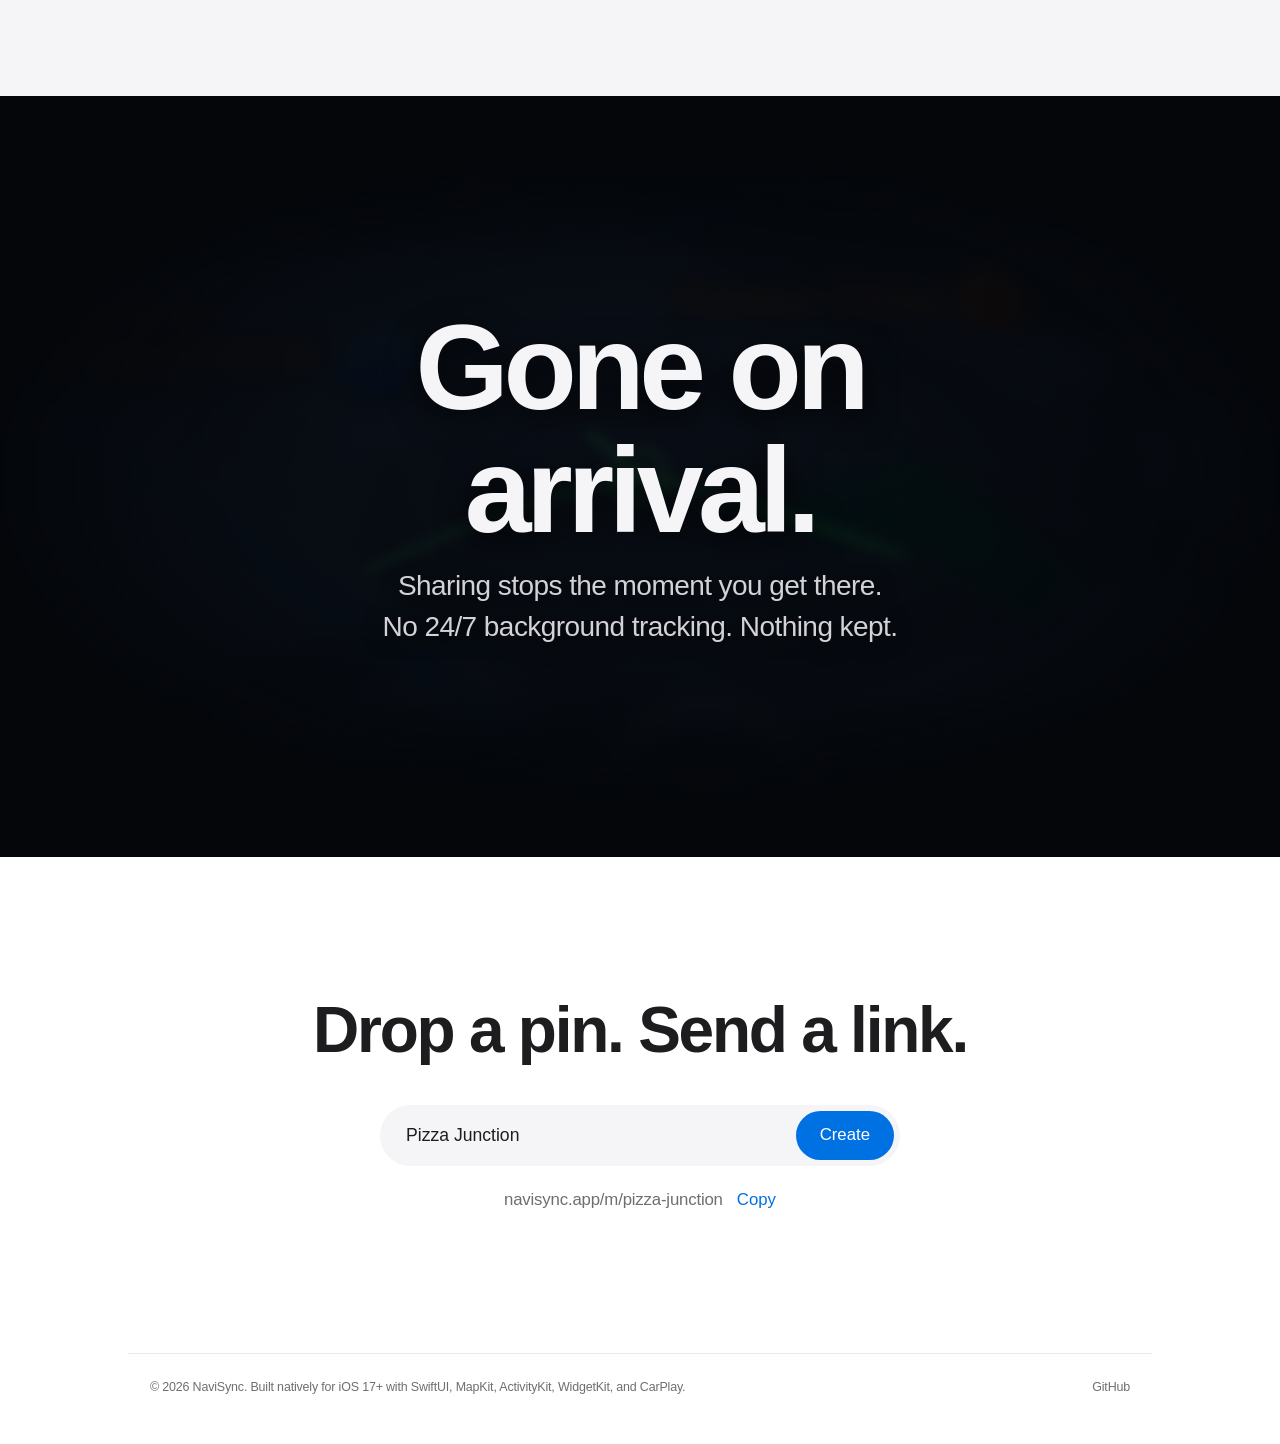
==== commit 92a3b128: "Rewrite App Clip and feature sections in plain, everyday consumer language" ====
--- a/website/index.html
+++ b/website/index.html
@@ -22,13 +22,13 @@
       </a>
       <nav class="nav-links" aria-label="Sections">
         <a href="#problem" class="nav-link">Overview</a>
-        <a href="#app-clip" class="nav-link">App Clip</a>
+        <a href="#app-clip" class="nav-link">No Install</a>
         <a href="#showcase" class="nav-link">How It Works</a>
         <a href="#who" class="nav-link">Use Cases</a>
         <a href="#compare" class="nav-link">Compare</a>
         <a href="#privacy" class="nav-link">Privacy</a>
       </nav>
-      <a href="#get" class="nav-btn">Try App Clip</a>
+      <a href="#get" class="nav-btn">Create a Link</a>
     </div>
   </header>
 
@@ -58,10 +58,10 @@
     </section>
 
     <section class="stats">
-      <div class="stat reveal"><span class="stat-num" data-prefix="&lt;" data-count="2" data-suffix="s">0</span><span class="stat-label">App Clip launch from iMessage—no install</span></div>
+      <div class="stat reveal"><span class="stat-num" data-prefix="&lt;" data-count="2" data-suffix="s">0</span><span class="stat-label">to join from a text link—no app download</span></div>
       <div class="stat reveal"><span class="stat-num" data-count="3" data-suffix="D">0</span><span
-          class="stat-label">Multi-Map with live street polylines &amp; turn-by-turn HUD</span></div>
-      <div class="stat reveal"><span class="stat-num" data-count="0">0</span><span class="stat-label">location tracking once your meetup arrives</span></div>
+          class="stat-label">live map showing every friend’s road route</span></div>
+      <div class="stat reveal"><span class="stat-num" data-count="0">0</span><span class="stat-label">tracking after everyone arrives</span></div>
     </section>
 
     <!-- WHY IT HAPPENED -->
@@ -76,35 +76,35 @@
         <div class="why reveal">
           <span class="why-num">02</span>
           <h3>Static pins don’t show road routes.</h3>
-          <p>Find My only drops a floating dot on a map—without street polylines, turn-by-turn maneuvers, or a shared meetup destination.</p>
+          <p>Find My only drops a floating dot on a map—without real street routes, turn-by-turn progress, or a shared meetup spot.</p>
         </div>
         <div class="why reveal">
           <span class="why-num">03</span>
           <h3>Family trackers require accounts &amp; run 24/7.</h3>
-          <p>Life360 forces everyone to install an app, create an account, and join a permanent circle just to meet for coffee or dinner.</p>
+          <p>Life360 forces everyone to download a heavy app, create an account, and share their location around the clock just to meet for dinner.</p>
         </div>
       </div>
     </section>
 
     <!-- APP CLIP: ZERO STORAGE BLOAT -->
     <section class="section appclip-section" id="app-clip">
-      <p class="eyebrow center reveal">Native iOS App Clip · KeyFight.NaviSync.Clip</p>
-      <h2 class="headline reveal">Full navigation.<br />Zero storage bloat.</h2>
-      <p class="lead reveal">Nobody wants to download a 200 MB app, burn through iPhone storage, and create another account just to meet for dinner. With Apple’s App Clip architecture, your friends don’t install a thing.</p>
+      <p class="eyebrow center reveal">No App Store Download Needed</p>
+      <h2 class="headline reveal">Your friends don’t even<br />have to install the app.</h2>
+      <p class="lead reveal">Nobody wants to download a 200 MB app, use up their iPhone storage, and make a new account just to meet for coffee. With NaviSync, they just tap your text link—and they’re in.</p>
 
       <div class="appclip-grid">
         <!-- Card 1: Storage Footprint Comparison -->
         <div class="appclip-card storage-card reveal">
           <div class="appclip-card-head">
-            <span class="appclip-tag">Storage Footprint</span>
-            <h3>Skip the 200 MB download.</h3>
-            <p>Traditional social trackers pack bulky SDKs, background daemons, and permanent caches that eat up your storage. NaviSync’s App Clip streams only the native SwiftUI sheet needed for your meetup—well under Apple’s 15 MB ceiling—and iOS automatically purges it when you’re done.</p>
+            <span class="appclip-tag">Saves Your Phone Storage</span>
+            <h3>Skip the chunky download.</h3>
+            <p>Most location apps force all your friends to download a huge app that sits on their phone forever. NaviSync uses a built-in iPhone feature called an <strong>App Clip</strong>—a tiny pop-up card that opens in 2 seconds and disappears automatically after you meet up.</p>
           </div>
           <div class="storage-bars">
             <div class="storage-row">
               <div class="storage-meta">
-                <strong>NaviSync App Clip</strong>
-                <span class="storage-val good">&lt; 5 MB · Auto-clears after meetup</span>
+                <strong>NaviSync Instant Card</strong>
+                <span class="storage-val good">0 MB kept · Disappears after meetup</span>
               </div>
               <div class="storage-track">
                 <div class="storage-fill good" style="width: 5%"></div>
@@ -112,8 +112,8 @@
             </div>
             <div class="storage-row">
               <div class="storage-meta">
-                <span>Chunky Family Tracker Apps</span>
-                <span class="storage-val bad">220+ MB · Permanent storage &amp; cache</span>
+                <span>Typical Tracking Apps</span>
+                <span class="storage-val bad">220+ MB · Stays on your phone forever</span>
               </div>
               <div class="storage-track">
                 <div class="storage-fill bad" style="width: 92%"></div>
@@ -125,26 +125,26 @@
         <!-- Card 2: Instant iOS App Clip Sheet Visual -->
         <div class="appclip-card sheet-card reveal">
           <div class="appclip-card-head">
-            <span class="appclip-tag">Instant Experience</span>
-            <h3>Tap in iMessage. Ready in &lt;2s.</h3>
-            <p>Tapping <strong>navisync.app/m/...</strong> slides up a native iOS App Clip card right over iMessage—no App Store redirect, no Apple ID password prompt, and no Home Screen icon clutter.</p>
+            <span class="appclip-tag">So Easy Anyone Can Join</span>
+            <h3>Pops up right over iMessage.</h3>
+            <p>When a friend taps your link, a simple card slides up from the bottom of their screen. No waiting for the App Store, no passwords to type, and no extra app icon cluttering their Home Screen.</p>
           </div>
           <div class="ios-clip-mockup" aria-label="iOS App Clip card preview">
             <div class="ios-clip-handle"></div>
             <div class="ios-clip-top">
               <img src="Logo/NaviSync-AppIcon-1024.png" alt="" class="ios-clip-icon" />
               <div class="ios-clip-titles">
-                <span class="ios-clip-badge">APP CLIP · INSTANT</span>
+                <span class="ios-clip-badge">OPENS INSTANTLY · NO INSTALL</span>
                 <h4>Weekend Team Sync &amp; Coffee</h4>
                 <p>Alex Rivera invited you · Overstreet Mall Coffee Plaza</p>
               </div>
             </div>
             <div class="ios-clip-pills">
-              <span>✓ No App Store install</span>
-              <span>✓ One-tap RSVP</span>
-              <span>✓ Auto-purges storage</span>
-            </div>
-            <div class="ios-clip-btn">Accept &amp; Share Live Route</div>
+              <span>✓ No download</span>
+              <span>✓ No sign-up</span>
+              <span>✓ Zero storage used</span>
+            </div>
+            <div class="ios-clip-btn">Tap to Join &amp; Share ETA</div>
           </div>
         </div>
       </div>
@@ -152,19 +152,19 @@
       <!-- 3-Step Flow -->
       <div class="appclip-steps">
         <div class="appclip-step reveal">
-          <span class="why-num">Step 01</span>
-          <h4>Tap the link in iMessage</h4>
-          <p>The host shares a single <strong>navisync.app/m/...</strong> URL. Friends tap it directly in Messages or WhatsApp.</p>
+          <span class="why-num">1 · Text the link</span>
+          <h4>Send one link in iMessage</h4>
+          <p>Only one person needs the NaviSync app to pick the meeting spot and text the link to the group chat.</p>
         </div>
         <div class="appclip-step reveal">
-          <span class="why-num">Step 02</span>
-          <h4>Accept on the instant card</h4>
-          <p>An iOS App Clip sheet slides up in under 2 seconds showing the target map pin and host note. Tap <strong>Accept</strong>—no sign-up wall.</p>
+          <span class="why-num">2 · Tap once to join</span>
+          <h4>A mini card pops up in 2 seconds</h4>
+          <p>Friends tap the link, see where everyone is meeting on the map, and tap <strong>Join</strong>. No accounts or passwords.</p>
         </div>
         <div class="appclip-step reveal">
-          <span class="why-num">Step 03</span>
-          <h4>Zero leftover footprint</h4>
-          <p>Your live route syncs to the host’s Multi-Map and CarPlay until you arrive. Afterward, iOS reclaims 100% of the temporary cache automatically.</p>
+          <span class="why-num">3 · Nothing left behind</span>
+          <h4>Automatically cleans itself up</h4>
+          <p>Once everyone arrives, sharing stops and your iPhone automatically clears the temporary card—leaving zero clutter behind.</p>
         </div>
       </div>
     </section>
@@ -184,19 +184,19 @@
         </div>
         <div class="sticky-steps">
           <div class="step" data-step="0">
-            <span class="step-kicker">01 · Instant App Clip &amp; RSVP Roster</span>
+            <span class="step-kicker">01 · Instant Link &amp; Live Guest List</span>
             <h3>Send one link. Everyone’s in.</h3>
-            <p>Drop a destination and share a single invite link in iMessage. Friends tap to open the native iOS App Clip in under two seconds—no App Store download or sign-up required. Track <strong>En Route</strong>, <strong>Pending</strong>, and <strong>Declined</strong> status chips in the glass drawer and send one-tap SMS reminders.</p>
+            <p>Pick a meeting spot and share a single link in iMessage. Friends tap to join in two seconds—no app download or sign-up needed. See who is <strong>En Route</strong>, who is <strong>Pending</strong>, and send a quick one-tap reminder right from the list.</p>
           </div>
           <div class="step" data-step="1">
-            <span class="step-kicker">02 · 2D/3D Multi-Map &amp; Turn-by-Turn HUD</span>
-            <h3>Every route. Synchronized.</h3>
-            <p>See every accepted friend’s color-coded MapKit street polyline, live road distance badge, and next turn maneuver on one unified 2D or 62°-pitch 3D camera—with a one-tap handoff to Apple Maps.</p>
+            <span class="step-kicker">02 · Live 3D Group Map</span>
+            <h3>Every route. One screen.</h3>
+            <p>Watch every friend’s real street route, live distance badge, and next turn on one shared 2D or 3D map—with a one-tap button to jump straight into Apple Maps.</p>
           </div>
           <div class="step" data-step="2">
-            <span class="step-kicker">03 · ActivityKit, Dynamic Island &amp; CarPlay</span>
+            <span class="step-kicker">03 · Lock Screen, Dynamic Island &amp; CarPlay</span>
             <h3>Glanceable from Lock Screen to dashboard.</h3>
-            <p>ActivityKit pins a live joint progress bar to your Lock Screen and Dynamic Island, while the native CarPlay dashboard puts attendee distances, live routes, and arrival times right on your vehicle’s screen.</p>
+            <p>Check everyone’s live arrival progress right on your iPhone Lock Screen, in the Dynamic Island, or on your car’s CarPlay screen without ever picking up your phone while driving.</p>
           </div>
         </div>
       </div>
@@ -219,7 +219,7 @@
             </div>
           </div>
           <p class="gallery-caption">
-            <strong>Group dinners.</strong> Stop holding a table alone while appetizers get cold. Share one link in iMessage and see who is en route, who is three minutes out, and who still needs a quick one-tap reminder.
+            <strong>Group dinners.</strong> Stop holding a table alone while appetizers get cold. Share one link in iMessage and see who is on the way, who is three minutes out, and who still needs a quick one-tap reminder.
           </p>
         </article>
 
@@ -232,7 +232,7 @@
             </div>
           </div>
           <p class="gallery-caption">
-            <strong>Road trip convoys.</strong> Keep every car in the group visible in 3D MapKit and CarPlay. See each driver’s live road polyline, exact distance, and turn-by-turn arrival time without making a single phone call.
+            <strong>Road trip convoys.</strong> Keep every car in the group visible in 3D and on CarPlay. See each driver’s live road route, exact distance, and arrival time without making a single phone call.
           </p>
         </article>
 
@@ -245,7 +245,7 @@
             </div>
           </div>
           <p class="gallery-caption">
-            <strong>Curbside pickups.</strong> No more circling airport loops or getting waved off by traffic officers. Follow the Live Joint Navigation progress bar right on your iPhone Lock Screen and pull up to the curb at the exact minute.
+            <strong>Curbside pickups.</strong> No more circling airport loops or getting waved off by traffic officers. Follow the live arrival bar right on your iPhone Lock Screen and pull up to the curb at the exact minute.
           </p>
         </article>
 
@@ -258,7 +258,7 @@
             </div>
           </div>
           <p class="gallery-caption">
-            <strong>Client visits and teams.</strong> Coordinate on-site meetups with an instant invite link that tracks accepted and pending attendees in one place—and automatically stops sharing the moment everyone arrives.
+            <strong>Client visits and teams.</strong> Coordinate on-site meetups with an instant invite link that tracks who accepted and who’s pending in one place—and automatically stops sharing the moment everyone arrives.
           </p>
         </article>
 
@@ -281,50 +281,50 @@
     <!-- COMPARE -->
     <section class="section alt" id="compare">
       <h2 class="headline reveal">Not another tracker.</h2>
-      <p class="lead reveal">Life360 requires accounts and tracks your circle 24/7. Find My only drops a static pin. NaviSync is purpose-built for synchronizing a live group meetup.</p>
+      <p class="lead reveal">Life360 requires accounts and tracks your circle 24/7. Find My only drops a static pin. NaviSync is built purely to get everyone to the same place at the same time.</p>
       <div class="compare reveal">
         <div class="compare-row head">
-          <span>Capability</span><span class="us">NaviSync</span><span>Life360</span><span>Find My</span>
-        </div>
-        <div class="compare-row">
-          <div class="compare-feat">
-            <strong>Instant App Clip invite link</strong>
-            <span>Friends join from iMessage in &lt;2s with no install or account</span>
+          <span>Feature</span><span class="us">NaviSync</span><span>Life360</span><span>Find My</span>
+        </div>
+        <div class="compare-row">
+          <div class="compare-feat">
+            <strong>Join from a text link without installing the app</strong>
+            <span>Opens a lightweight 2-second card—no 200 MB download or sign-up</span>
           </div>
           <span class="us yes">✓</span><span class="no">–</span><span class="no">–</span>
         </div>
         <div class="compare-row">
           <div class="compare-feat">
-            <strong>Multi-Map 2D/3D street polylines &amp; turn-by-turn HUD</strong>
-            <span>Every accepted driver’s live road path and next maneuver on one map</span>
+            <strong>Everyone’s live street route on one 2D/3D map</strong>
+            <span>See the actual road each friend is driving, plus their distance &amp; ETA</span>
           </div>
           <span class="us yes">✓</span><span class="no">–</span><span class="no">–</span>
         </div>
         <div class="compare-row">
           <div class="compare-feat">
-            <strong>RSVP roster with En Route, Pending &amp; 1-tap Remind</strong>
-            <span>Track who accepted, who is pending, and ping latecomers via SMS</span>
+            <strong>Live guest list with 1-tap text reminders</strong>
+            <span>See who’s on the way, who hasn’t replied, and send a quick nudge</span>
           </div>
           <span class="us yes">✓</span><span class="no">–</span><span class="no">–</span>
         </div>
         <div class="compare-row">
           <div class="compare-feat">
-            <strong>Lock Screen Live Activity &amp; Dynamic Island progress bar</strong>
-            <span>Real-time arrival progress bar and ETA badge powered by ActivityKit</span>
+            <strong>Live arrival bar on Lock Screen &amp; Dynamic Island</strong>
+            <span>Glance at your locked iPhone to see how close everyone is</span>
           </div>
           <span class="us yes">✓</span><span class="partial" title="Check-in notifications only">Alerts only</span><span class="no">–</span>
         </div>
         <div class="compare-row">
           <div class="compare-feat">
-            <strong>Native CarPlay cockpit &amp; 1-tap Apple Maps handoff</strong>
-            <span>Dashboard map template with attendee distances and route overview</span>
+            <strong>CarPlay dashboard &amp; 1-tap Apple Maps handoff</strong>
+            <span>View group distances on your car screen or jump into Apple Maps</span>
           </div>
           <span class="us yes">✓</span><span class="no">–</span><span class="no">–</span>
         </div>
         <div class="compare-row">
           <div class="compare-feat">
-            <strong>Session-only sharing that ends on arrival</strong>
-            <span>Zero 24/7 background tracking—location sharing stops at the destination</span>
+            <strong>Turns off automatically when you arrive</strong>
+            <span>Zero 24/7 tracking—location sharing ends as soon as you meet up</span>
           </div>
           <span class="us yes">✓</span><span class="no">Always on</span><span class="partial">Manual timer</span>
         </div>
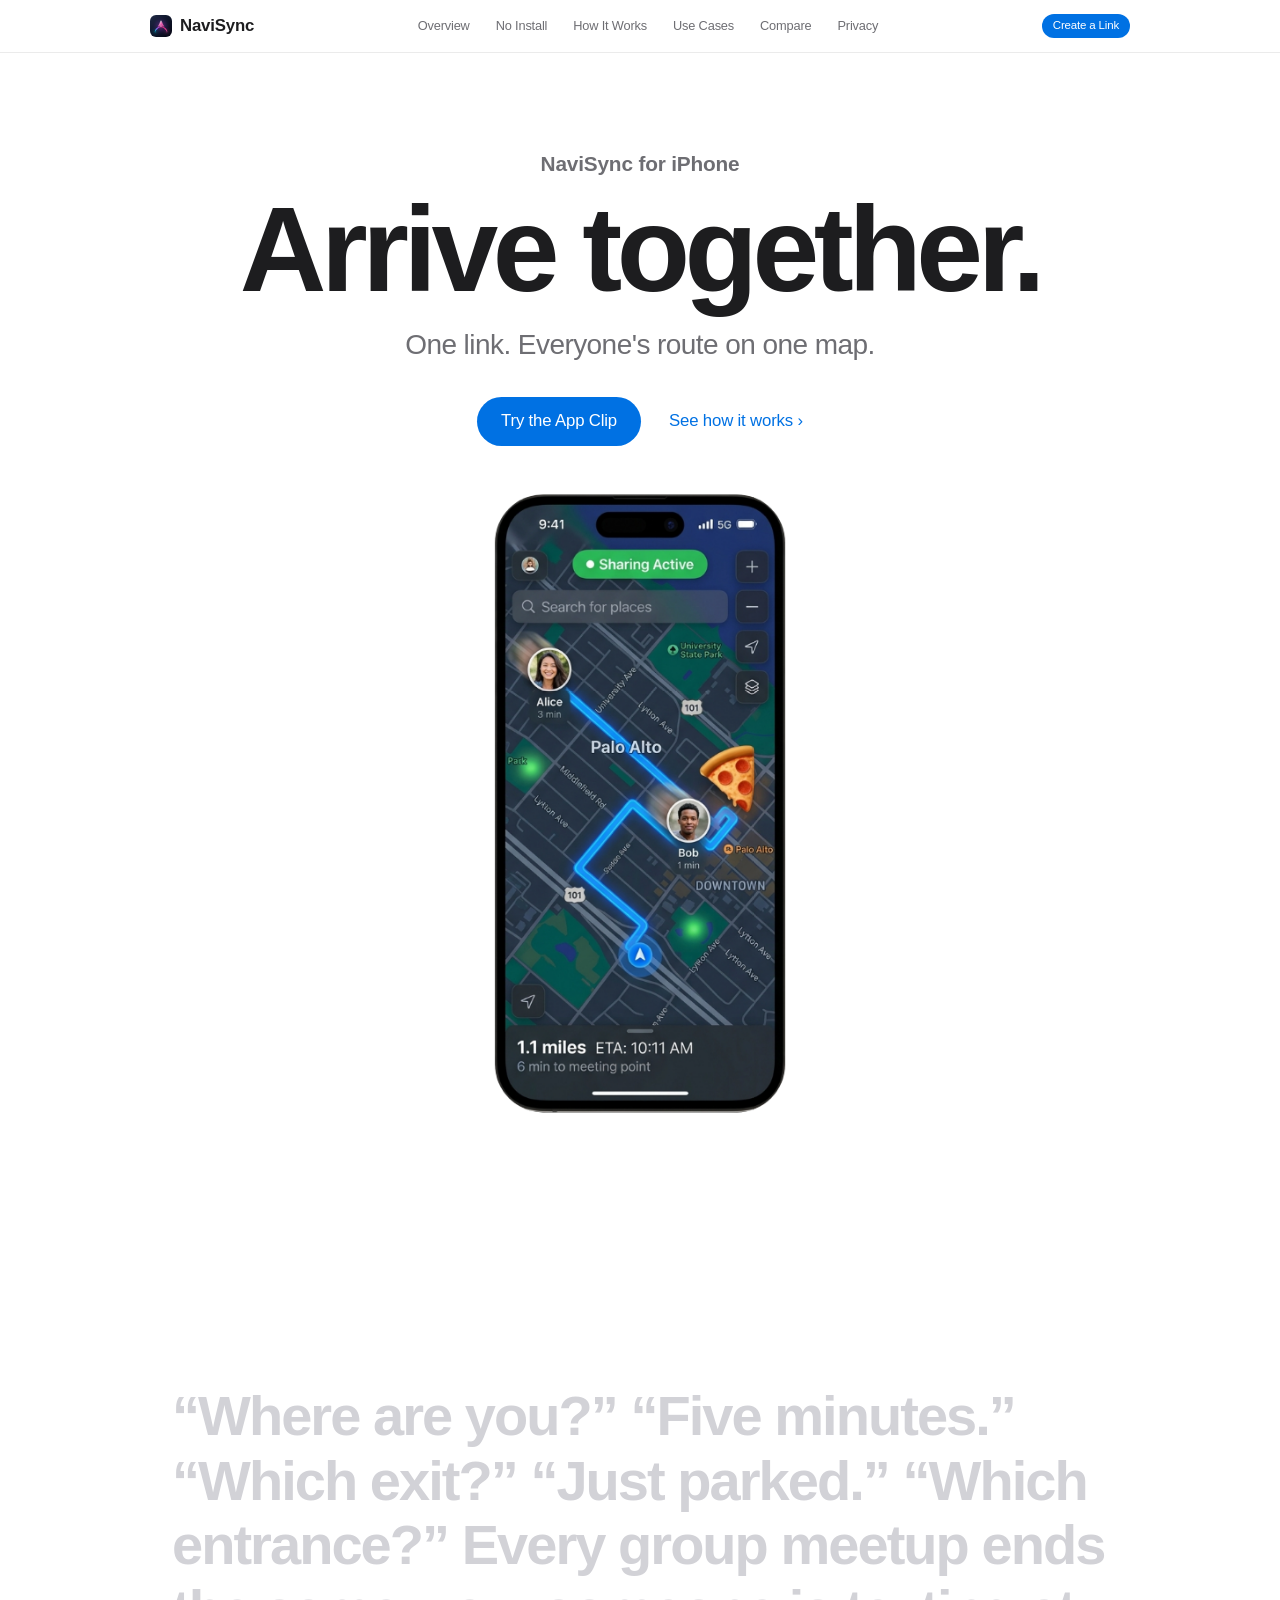
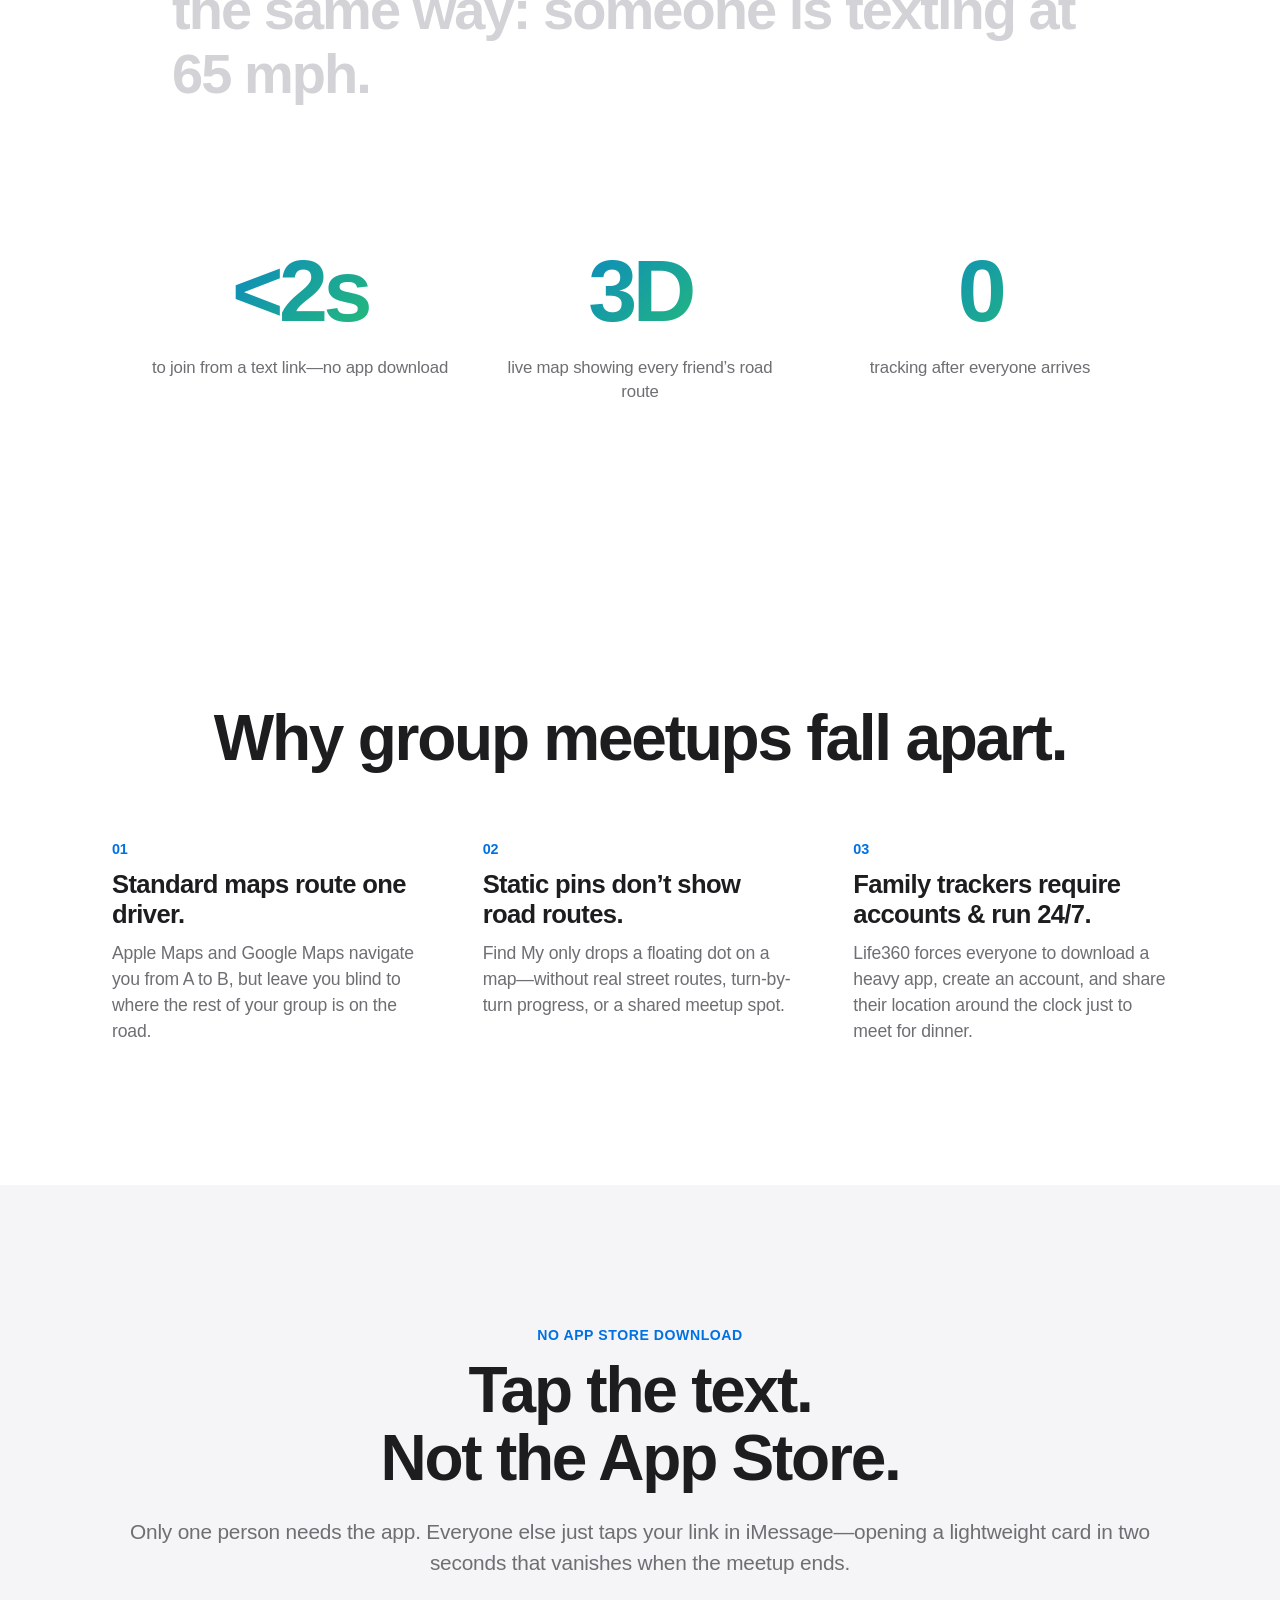
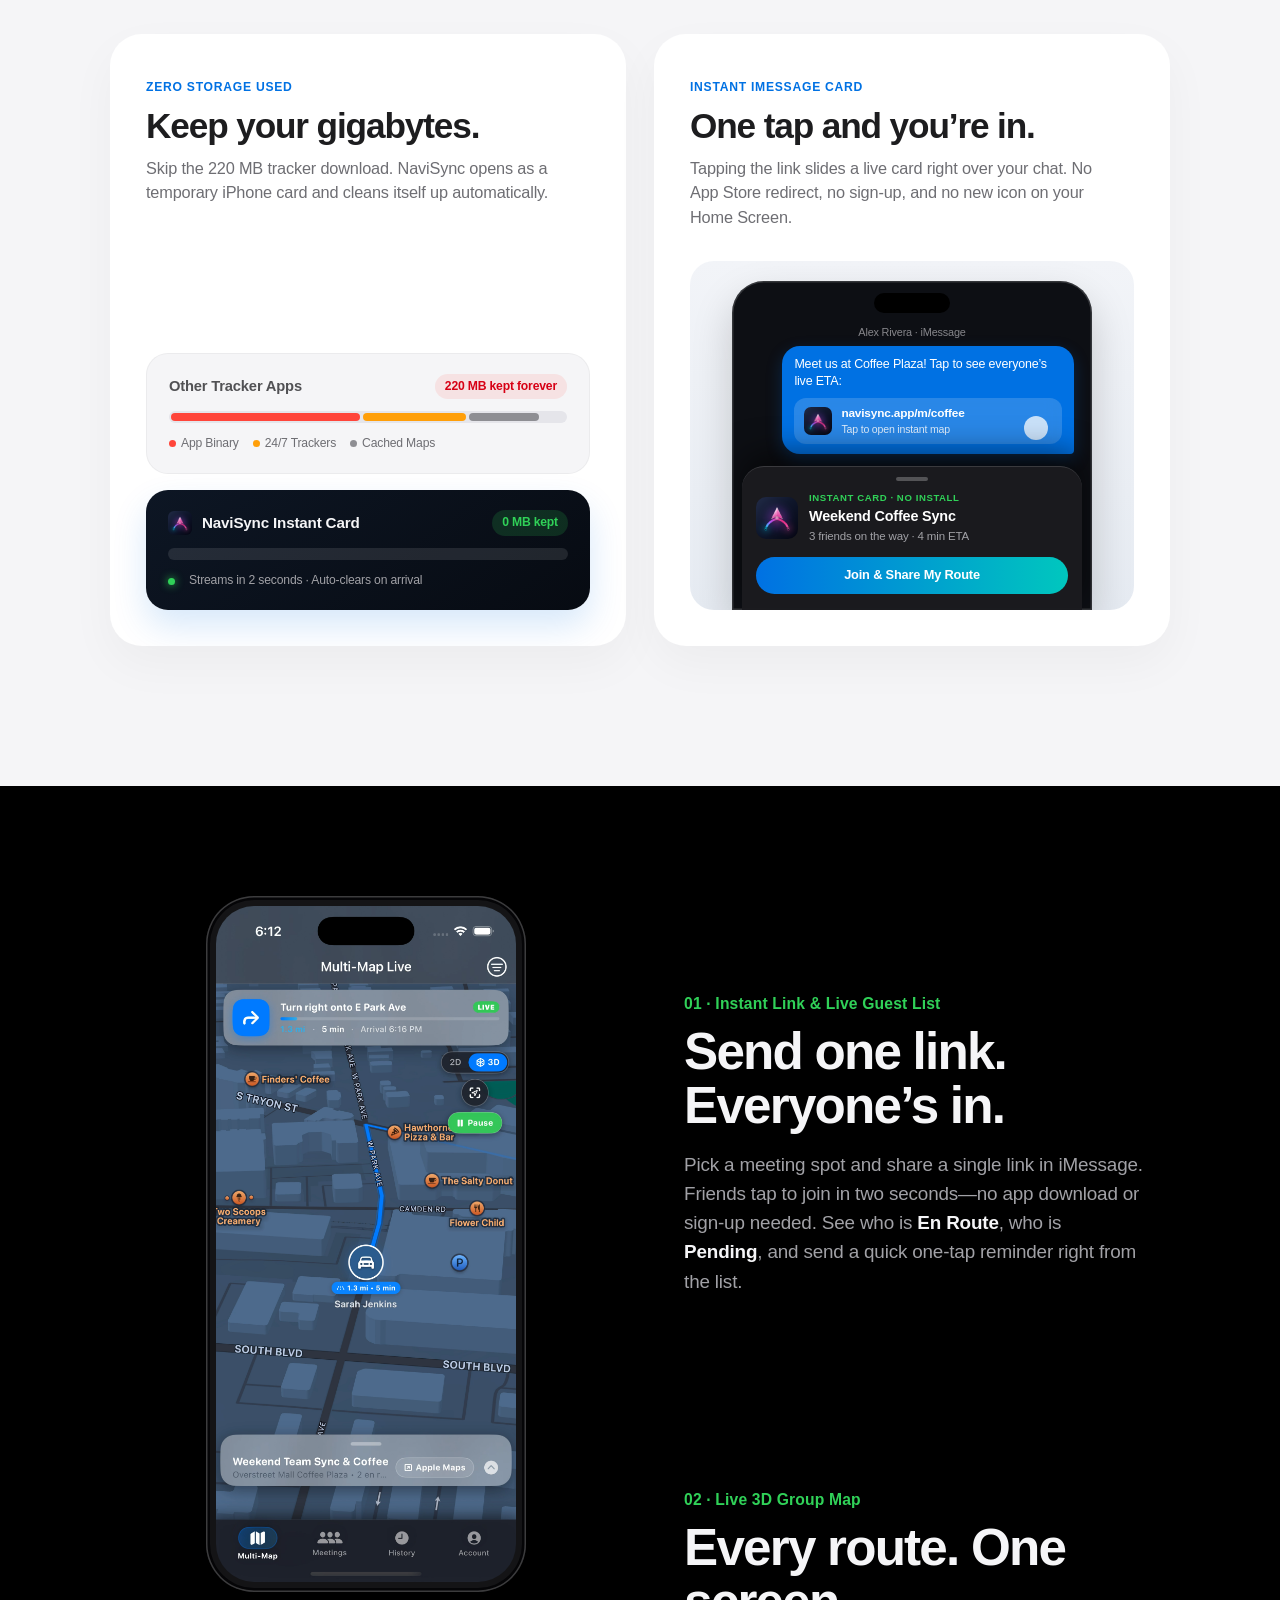
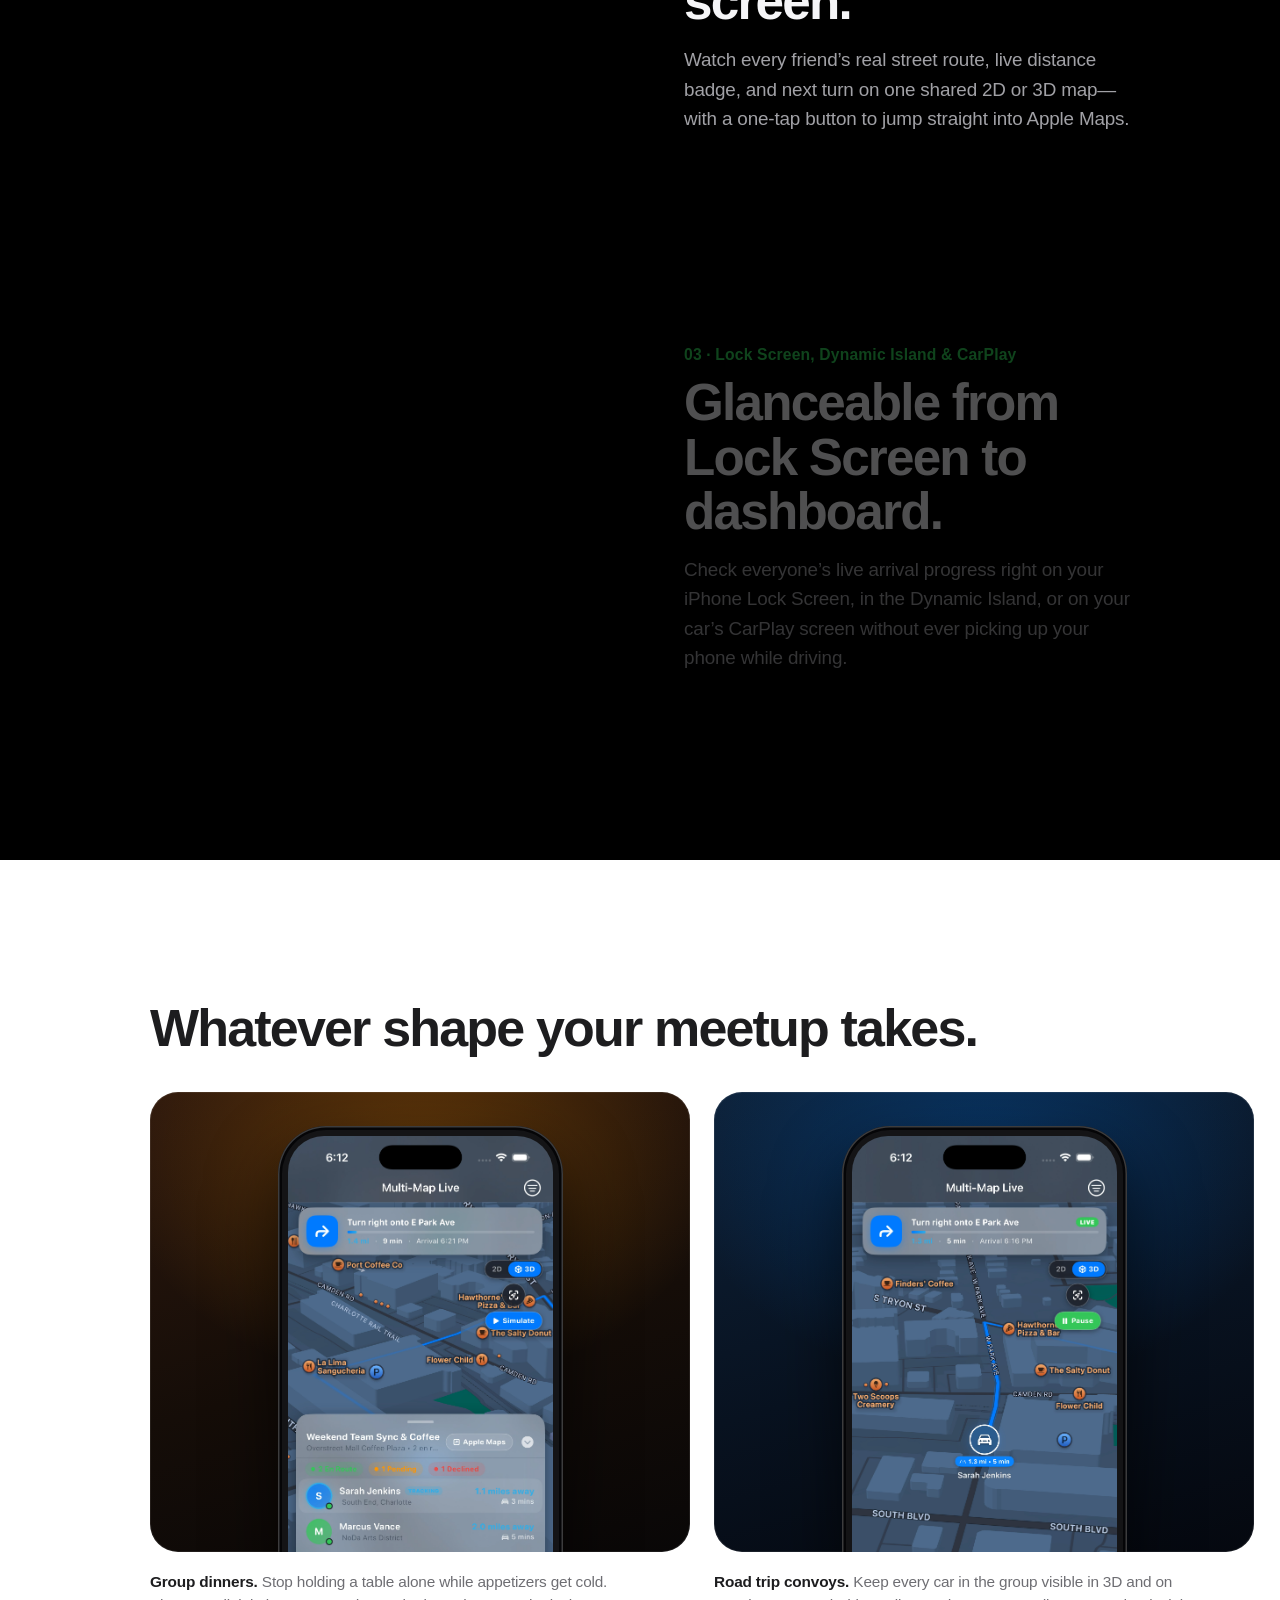
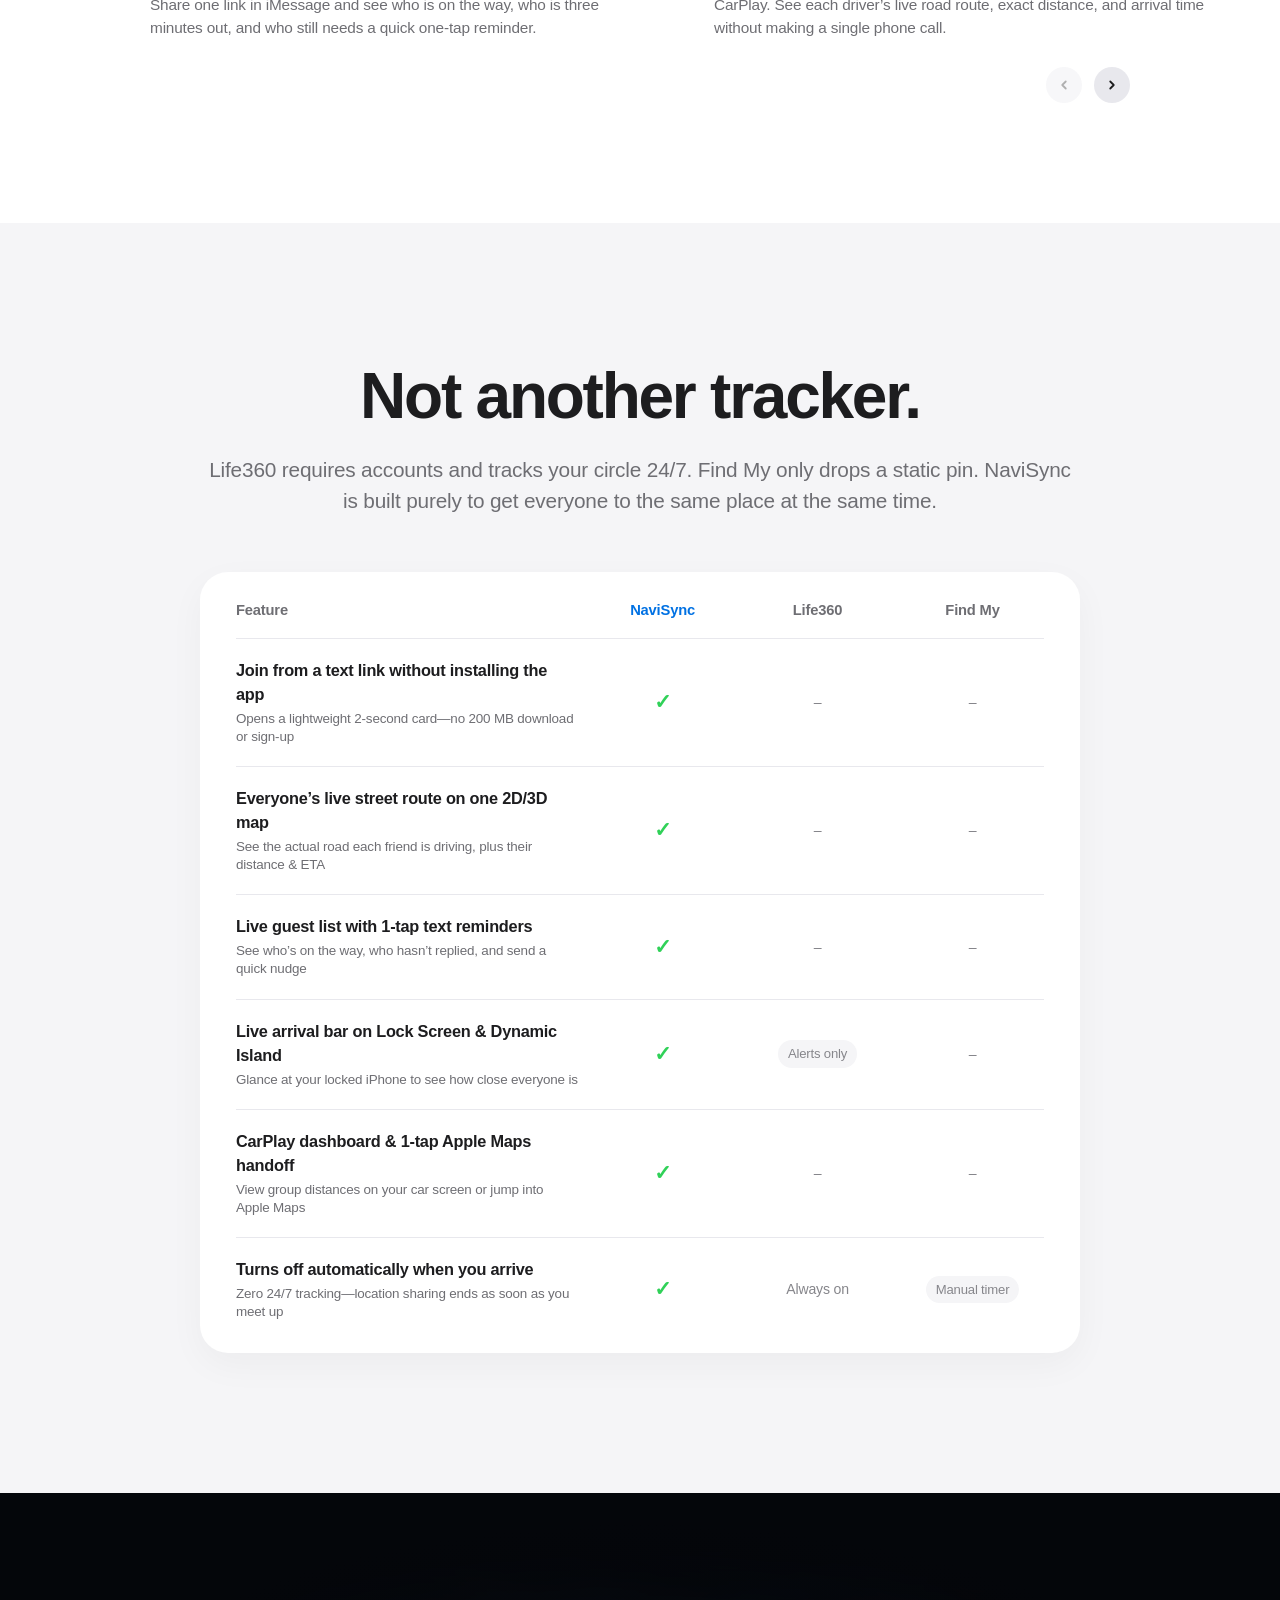
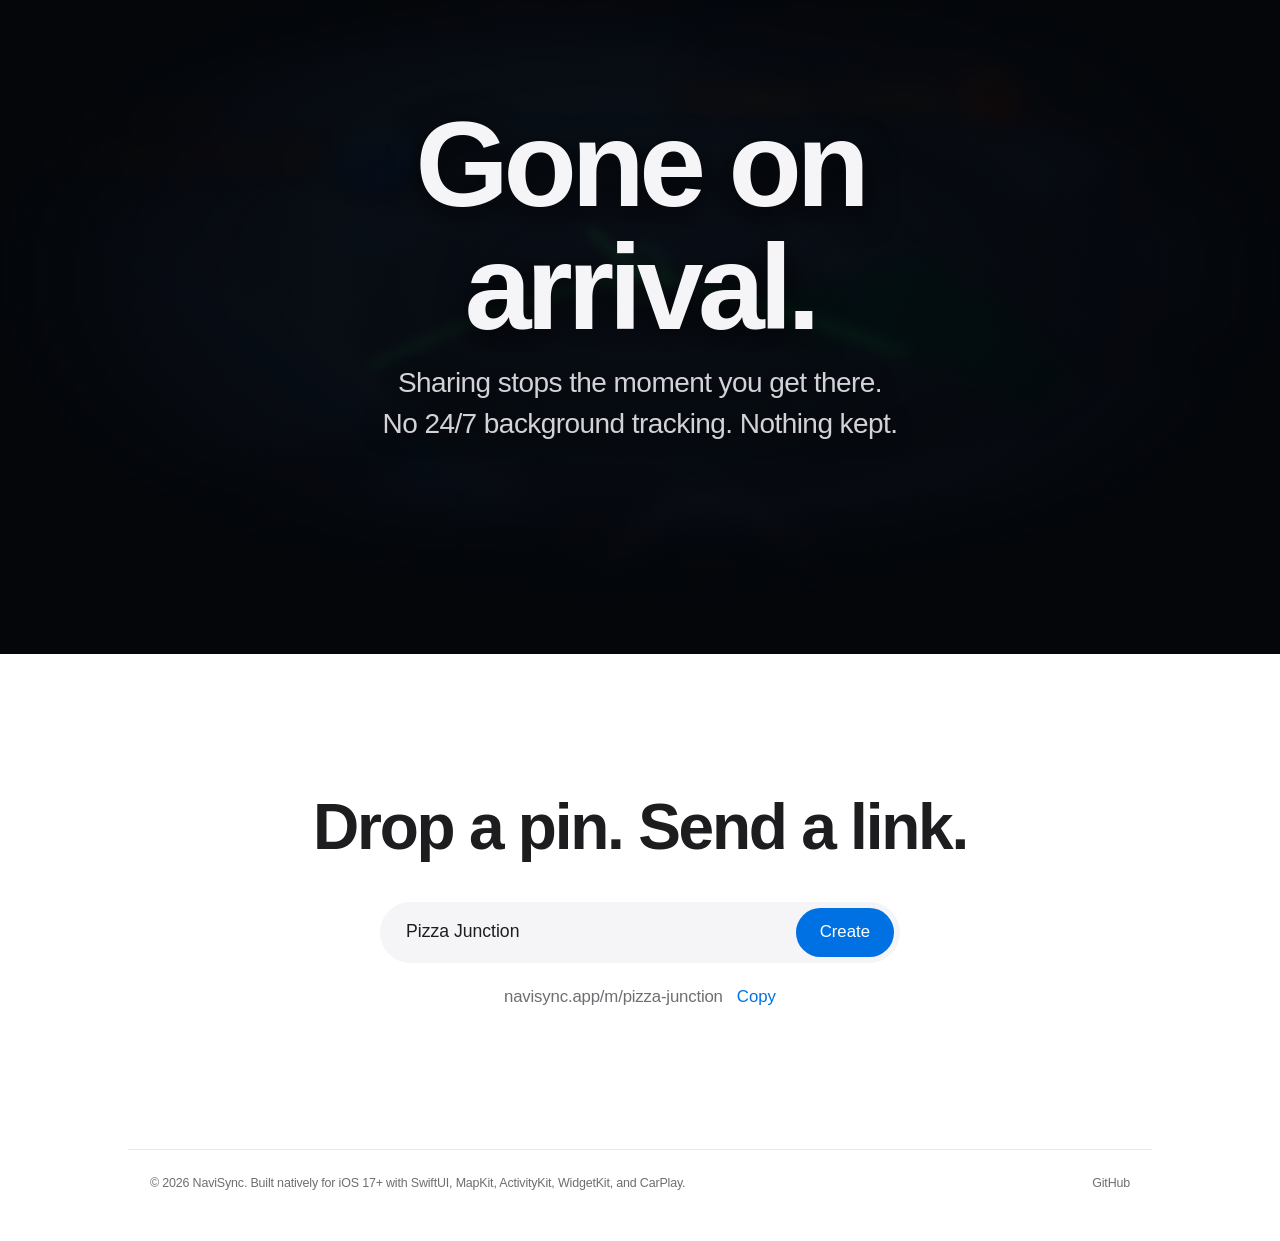
==== commit 115582b3: "Redesign No Install section into visual, subtly animated two-card Bento stage" ====
--- a/website/index.html
+++ b/website/index.html
@@ -88,84 +88,102 @@
 
     <!-- APP CLIP: ZERO STORAGE BLOAT -->
     <section class="section appclip-section" id="app-clip">
-      <p class="eyebrow center reveal">No App Store Download Needed</p>
-      <h2 class="headline reveal">Your friends don’t even<br />have to install the app.</h2>
-      <p class="lead reveal">Nobody wants to download a 200 MB app, use up their iPhone storage, and make a new account just to meet for coffee. With NaviSync, they just tap your text link—and they’re in.</p>
-
-      <div class="appclip-grid">
-        <!-- Card 1: Storage Footprint Comparison -->
-        <div class="appclip-card storage-card reveal">
-          <div class="appclip-card-head">
-            <span class="appclip-tag">Saves Your Phone Storage</span>
-            <h3>Skip the chunky download.</h3>
-            <p>Most location apps force all your friends to download a huge app that sits on their phone forever. NaviSync uses a built-in iPhone feature called an <strong>App Clip</strong>—a tiny pop-up card that opens in 2 seconds and disappears automatically after you meet up.</p>
-          </div>
-          <div class="storage-bars">
-            <div class="storage-row">
-              <div class="storage-meta">
-                <strong>NaviSync Instant Card</strong>
-                <span class="storage-val good">0 MB kept · Disappears after meetup</span>
-              </div>
-              <div class="storage-track">
-                <div class="storage-fill good" style="width: 5%"></div>
-              </div>
-            </div>
-            <div class="storage-row">
-              <div class="storage-meta">
-                <span>Typical Tracking Apps</span>
-                <span class="storage-val bad">220+ MB · Stays on your phone forever</span>
-              </div>
-              <div class="storage-track">
-                <div class="storage-fill bad" style="width: 92%"></div>
-              </div>
-            </div>
-          </div>
-        </div>
-
-        <!-- Card 2: Instant iOS App Clip Sheet Visual -->
-        <div class="appclip-card sheet-card reveal">
-          <div class="appclip-card-head">
-            <span class="appclip-tag">So Easy Anyone Can Join</span>
-            <h3>Pops up right over iMessage.</h3>
-            <p>When a friend taps your link, a simple card slides up from the bottom of their screen. No waiting for the App Store, no passwords to type, and no extra app icon cluttering their Home Screen.</p>
-          </div>
-          <div class="ios-clip-mockup" aria-label="iOS App Clip card preview">
-            <div class="ios-clip-handle"></div>
-            <div class="ios-clip-top">
-              <img src="Logo/NaviSync-AppIcon-1024.png" alt="" class="ios-clip-icon" />
-              <div class="ios-clip-titles">
-                <span class="ios-clip-badge">OPENS INSTANTLY · NO INSTALL</span>
-                <h4>Weekend Team Sync &amp; Coffee</h4>
-                <p>Alex Rivera invited you · Overstreet Mall Coffee Plaza</p>
-              </div>
-            </div>
-            <div class="ios-clip-pills">
-              <span>✓ No download</span>
-              <span>✓ No sign-up</span>
-              <span>✓ Zero storage used</span>
-            </div>
-            <div class="ios-clip-btn">Tap to Join &amp; Share ETA</div>
-          </div>
-        </div>
-      </div>
-
-      <!-- 3-Step Flow -->
-      <div class="appclip-steps">
-        <div class="appclip-step reveal">
-          <span class="why-num">1 · Text the link</span>
-          <h4>Send one link in iMessage</h4>
-          <p>Only one person needs the NaviSync app to pick the meeting spot and text the link to the group chat.</p>
-        </div>
-        <div class="appclip-step reveal">
-          <span class="why-num">2 · Tap once to join</span>
-          <h4>A mini card pops up in 2 seconds</h4>
-          <p>Friends tap the link, see where everyone is meeting on the map, and tap <strong>Join</strong>. No accounts or passwords.</p>
-        </div>
-        <div class="appclip-step reveal">
-          <span class="why-num">3 · Nothing left behind</span>
-          <h4>Automatically cleans itself up</h4>
-          <p>Once everyone arrives, sharing stops and your iPhone automatically clears the temporary card—leaving zero clutter behind.</p>
-        </div>
+      <p class="eyebrow center reveal">No App Store Download</p>
+      <h2 class="headline reveal">Tap the text.<br />Not the App Store.</h2>
+      <p class="lead reveal">Only one person needs the app. Everyone else just taps your link in iMessage—opening a lightweight card in two seconds that vanishes when the meetup ends.</p>
+
+      <div class="appclip-bento">
+        <!-- Visual Card 1: Animated iPhone Storage Bar -->
+        <article class="bento-card reveal">
+          <div class="bento-copy">
+            <span class="bento-eyebrow">Zero Storage Used</span>
+            <h3>Keep your gigabytes.</h3>
+            <p>Skip the 220 MB tracker download. NaviSync opens as a temporary iPhone card and cleans itself up automatically.</p>
+          </div>
+
+          <div class="storage-stage" aria-label="iPhone Storage comparison">
+            <!-- Bloated Tracker Pill -->
+            <div class="storage-pill bloated">
+              <div class="storage-pill-head">
+                <span class="storage-pill-title">Other Tracker Apps</span>
+                <span class="storage-pill-badge bad">220 MB kept forever</span>
+              </div>
+              <div class="storage-meter">
+                <span class="meter-seg s1"></span>
+                <span class="meter-seg s2"></span>
+                <span class="meter-seg s3"></span>
+              </div>
+              <div class="storage-legend">
+                <span><i class="dot d1"></i>App Binary</span>
+                <span><i class="dot d2"></i>24/7 Trackers</span>
+                <span><i class="dot d3"></i>Cached Maps</span>
+              </div>
+            </div>
+
+            <!-- NaviSync Instant Card Pill -->
+            <div class="storage-pill feather">
+              <div class="storage-pill-head">
+                <div class="feather-brand">
+                  <img src="Logo/NaviSync-AppIcon-1024.png" alt="" />
+                  <strong>NaviSync Instant Card</strong>
+                </div>
+                <span class="storage-pill-badge good">0 MB kept</span>
+              </div>
+              <div class="storage-meter clean">
+                <span class="meter-pulse"></span>
+              </div>
+              <div class="storage-legend clean-note">
+                <span class="spark-dot"></span> Streams in 2 seconds · Auto-clears on arrival
+              </div>
+            </div>
+          </div>
+        </article>
+
+        <!-- Visual Card 2: Animated iMessage -> Pop-up Sheet Stage -->
+        <article class="bento-card reveal">
+          <div class="bento-copy">
+            <span class="bento-eyebrow">Instant iMessage Card</span>
+            <h3>One tap and you’re in.</h3>
+            <p>Tapping the link slides a live card right over your chat. No App Store redirect, no sign-up, and no new icon on your Home Screen.</p>
+          </div>
+
+          <div class="imessage-stage" aria-label="Animated iMessage link opening instant card">
+            <div class="iphone-top-frame">
+              <div class="iphone-island"></div>
+              <!-- Simulated iMessage Bubble -->
+              <div class="imsg-chat">
+                <span class="imsg-sender">Alex Rivera · iMessage</span>
+                <div class="imsg-bubble">
+                  <span class="imsg-text">Meet us at Coffee Plaza! Tap to see everyone’s live ETA:</span>
+                  <div class="imsg-link-card">
+                    <img src="Logo/NaviSync-AppIcon-1024.png" alt="" />
+                    <div>
+                      <strong>navisync.app/m/coffee</strong>
+                      <span>Tap to open instant map</span>
+                    </div>
+                  </div>
+                  <span class="tap-ripple" aria-hidden="true"></span>
+                </div>
+              </div>
+
+              <!-- Sliding Native Bottom Sheet -->
+              <div class="clip-sheet-anim">
+                <div class="clip-sheet-grabber"></div>
+                <div class="clip-sheet-row">
+                  <img src="Logo/NaviSync-AppIcon-1024.png" alt="" class="clip-sheet-logo" />
+                  <div class="clip-sheet-meta">
+                    <span>INSTANT CARD · NO INSTALL</span>
+                    <h4>Weekend Coffee Sync</h4>
+                    <p>3 friends on the way · 4 min ETA</p>
+                  </div>
+                </div>
+                <div class="clip-sheet-cta">
+                  <span>Join &amp; Share My Route</span>
+                </div>
+              </div>
+            </div>
+          </div>
+        </article>
       </div>
     </section>
 
--- a/website/styles.css
+++ b/website/styles.css
@@ -131,7 +131,7 @@
 .why h3 { font-size: 1.6rem; letter-spacing: -0.025em; line-height: 1.15; margin: 10px 0 12px; }
 .why p { color: var(--muted); font-size: 1.1rem; }
 
-/* ---------- App Clip (Zero Storage Bloat) ---------- */
+/* ---------- App Clip (Visual & Subtle Animated Bento) ---------- */
 .appclip-section {
   background: var(--bg-alt);
   max-width: none;
@@ -144,183 +144,358 @@
 .eyebrow.center {
   text-align: center;
   color: var(--blue);
-  font-size: 0.92rem;
-  letter-spacing: 0.02em;
+  font-size: 0.88rem;
+  font-weight: 600;
+  letter-spacing: 0.04em;
   text-transform: uppercase;
   margin-bottom: 12px;
 }
-.appclip-grid {
+.appclip-bento {
   display: grid;
   grid-template-columns: 1fr 1fr;
   gap: 28px;
-  margin-top: 48px;
-}
-.appclip-card {
+  margin-top: 40px;
+}
+.bento-card {
   background: #fff;
-  border-radius: 28px;
-  padding: 40px 36px;
+  border-radius: 32px;
+  padding: 40px 36px 36px;
   display: flex;
   flex-direction: column;
   justify-content: space-between;
   gap: 32px;
-  box-shadow: 0 14px 40px rgba(0, 0, 0, 0.04);
-}
-.appclip-tag {
+  box-shadow: 0 18px 48px rgba(0, 0, 0, 0.04);
+  overflow: hidden;
+  transition: transform 0.5s var(--spring), box-shadow 0.5s var(--spring);
+}
+.bento-card:hover {
+  transform: translateY(-4px);
+  box-shadow: 0 24px 60px rgba(0, 0, 0, 0.07);
+}
+.bento-eyebrow {
   display: inline-block;
-  font-size: 0.78rem;
+  font-size: 0.76rem;
   font-weight: 700;
   text-transform: uppercase;
-  letter-spacing: 0.05em;
+  letter-spacing: 0.06em;
   color: var(--blue);
   margin-bottom: 10px;
 }
-.appclip-card-head h3 {
-  font-size: clamp(1.65rem, 2.6vw, 2.1rem);
-  letter-spacing: -0.03em;
-  line-height: 1.12;
-  margin-bottom: 12px;
-}
-.appclip-card-head p {
+.bento-copy h3 {
+  font-size: clamp(1.75rem, 2.8vw, 2.2rem);
+  letter-spacing: -0.032em;
+  line-height: 1.1;
+  margin-bottom: 10px;
+}
+.bento-copy p {
   color: var(--muted);
   font-size: 1.02rem;
-  line-height: 1.55;
-}
-.storage-bars {
+  line-height: 1.5;
+  max-width: 420px;
+}
+
+/* Left Visual: Animated iPhone Storage Comparison */
+.storage-stage {
   display: flex;
   flex-direction: column;
-  gap: 22px;
-  background: var(--bg-alt);
-  padding: 24px;
-  border-radius: 20px;
-}
-.storage-row {
+  gap: 16px;
+}
+.storage-pill {
+  border-radius: 22px;
+  padding: 20px 22px;
   display: flex;
   flex-direction: column;
-  gap: 8px;
-}
-.storage-meta {
+  gap: 12px;
+}
+.storage-pill.bloated {
+  background: #f5f5f7;
+  border: 1px solid rgba(0, 0, 0, 0.04);
+}
+.storage-pill.feather {
+  background: linear-gradient(145deg, #0d1624 0%, #070b12 100%);
+  color: #f5f5f7;
+  box-shadow: 0 16px 34px rgba(0, 113, 227, 0.16);
+  position: relative;
+  overflow: hidden;
+}
+.storage-pill-head {
   display: flex;
   justify-content: space-between;
-  align-items: baseline;
+  align-items: center;
+  gap: 10px;
+}
+.storage-pill-title {
   font-size: 0.92rem;
-}
-.storage-val.good {
-  color: var(--green);
   font-weight: 600;
-  font-size: 0.84rem;
-}
-.storage-val.bad {
-  color: var(--muted);
-  font-size: 0.84rem;
-}
-.storage-track {
+  color: #515154;
+}
+.feather-brand {
+  display: flex;
+  align-items: center;
+  gap: 10px;
+  font-size: 0.95rem;
+}
+.feather-brand img {
+  width: 24px;
+  height: 24px;
+  border-radius: 6px;
+}
+.storage-pill-badge {
+  font-size: 0.76rem;
+  font-weight: 600;
+  padding: 4px 10px;
+  border-radius: 980px;
+}
+.storage-pill-badge.bad {
+  background: rgba(255, 59, 48, 0.1);
+  color: #d70015;
+}
+.storage-pill-badge.good {
+  background: rgba(48, 209, 88, 0.16);
+  color: #30d158;
+}
+.storage-meter {
   height: 12px;
   background: #e5e5ea;
   border-radius: 980px;
-  overflow: hidden;
-}
-.storage-fill {
+  display: flex;
+  gap: 3px;
+  padding: 2px;
+  overflow: hidden;
+}
+.meter-seg {
   height: 100%;
   border-radius: 980px;
 }
-.storage-fill.good {
+.meter-seg.s1 {
+  width: 48%;
+  background: #ff453a;
+  animation: bloatPulse 4s ease-in-out infinite;
+}
+.meter-seg.s2 {
+  width: 26%;
+  background: #ff9f0a;
+}
+.meter-seg.s3 {
+  width: 18%;
+  background: #8e8e93;
+}
+@keyframes bloatPulse {
+  0%, 100% { width: 46%; }
+  50% { width: 51%; }
+}
+.storage-meter.clean {
+  background: rgba(255, 255, 255, 0.1);
+  padding: 0;
+  position: relative;
+}
+.meter-pulse {
+  display: block;
+  height: 100%;
+  border-radius: 980px;
   background: linear-gradient(90deg, #0071e3, #30d158);
-  min-width: 24px;
-}
-.storage-fill.bad {
-  background: #c7c7cc;
-}
-
-/* Native iOS App Clip Sheet Mockup */
-.ios-clip-mockup {
-  background: #1c1c1e;
-  color: #f5f5f7;
-  border-radius: 26px;
-  padding: 14px 22px 22px;
-  box-shadow: 0 20px 44px rgba(0, 0, 0, 0.18);
+  animation: vanishBar 5s cubic-bezier(0.22, 1, 0.36, 1) infinite;
+}
+@keyframes vanishBar {
+  0% { width: 0%; opacity: 0; }
+  20% { width: 16%; opacity: 1; }
+  65% { width: 16%; opacity: 1; }
+  88%, 100% { width: 0%; opacity: 0; }
+}
+.storage-legend {
+  display: flex;
+  gap: 14px;
+  font-size: 0.76rem;
+  color: var(--muted);
+  align-items: center;
+}
+.storage-legend .dot {
+  display: inline-block;
+  width: 7px;
+  height: 7px;
+  border-radius: 50%;
+  margin-right: 5px;
+}
+.dot.d1 { background: #ff453a; }
+.dot.d2 { background: #ff9f0a; }
+.dot.d3 { background: #8e8e93; }
+.storage-legend.clean-note {
+  color: #a1a1a6;
+}
+.spark-dot {
+  width: 7px;
+  height: 7px;
+  border-radius: 50%;
+  background: #30d158;
+  box-shadow: 0 0 8px #30d158;
+  animation: sparkBlink 2.5s ease-in-out infinite;
+}
+@keyframes sparkBlink {
+  0%, 100% { opacity: 0.4; transform: scale(0.85); }
+  50% { opacity: 1; transform: scale(1.15); }
+}
+
+/* Right Visual: Animated iMessage -> Pop-up Card Stage */
+.imessage-stage {
+  background: linear-gradient(180deg, #f2f4f8 0%, #e6ebf2 100%);
+  border-radius: 24px;
+  padding: 20px 20px 0;
+  display: flex;
+  justify-content: center;
+  overflow: hidden;
+}
+.iphone-top-frame {
+  width: 100%;
+  max-width: 360px;
+  background: #0d0f14;
+  border-radius: 32px 32px 0 0;
+  padding: 12px 14px 0;
+  box-shadow:
+    inset 0 0 0 1.5px rgba(255, 255, 255, 0.16),
+    0 18px 40px rgba(0, 0, 0, 0.18);
+  position: relative;
+  overflow: hidden;
+  min-height: 256px;
   display: flex;
   flex-direction: column;
-  gap: 16px;
-}
-.ios-clip-handle {
-  width: 38px;
-  height: 5px;
+  justify-content: space-between;
+}
+.iphone-island {
+  width: 76px;
+  height: 20px;
+  background: #000;
   border-radius: 99px;
-  background: rgba(255, 255, 255, 0.28);
-  margin: 0 auto 2px;
-}
-.ios-clip-top {
+  margin: 0 auto 12px;
+}
+.imsg-chat {
+  padding: 0 4px;
+  display: flex;
+  flex-direction: column;
+  align-items: flex-end;
+}
+.imsg-sender {
+  font-size: 0.68rem;
+  color: #86868b;
+  margin-bottom: 5px;
+  align-self: center;
+}
+.imsg-bubble {
+  background: #0071e3;
+  color: #fff;
+  border-radius: 18px 18px 4px 18px;
+  padding: 10px 12px;
+  font-size: 0.78rem;
+  line-height: 1.35;
+  max-width: 90%;
+  position: relative;
+  box-shadow: 0 6px 16px rgba(0, 113, 227, 0.25);
+}
+.imsg-link-card {
+  margin-top: 8px;
+  background: rgba(255, 255, 255, 0.16);
+  backdrop-filter: blur(8px);
+  -webkit-backdrop-filter: blur(8px);
+  border-radius: 12px;
+  padding: 8px 10px;
   display: flex;
   align-items: center;
-  gap: 14px;
-}
-.ios-clip-icon {
-  width: 52px;
-  height: 52px;
-  border-radius: 13px;
+  gap: 9px;
+}
+.imsg-link-card img {
+  width: 28px;
+  height: 28px;
+  border-radius: 7px;
   flex-shrink: 0;
 }
-.ios-clip-titles h4 {
-  font-size: 1.05rem;
+.imsg-link-card strong {
+  display: block;
+  font-size: 0.74rem;
   font-weight: 600;
-  letter-spacing: -0.015em;
-  margin: 2px 0;
-}
-.ios-clip-titles p {
-  font-size: 0.82rem;
-  color: #a1a1a6;
-}
-.ios-clip-badge {
-  font-size: 0.68rem;
+}
+.imsg-link-card span {
+  display: block;
+  font-size: 0.66rem;
+  opacity: 0.85;
+}
+.tap-ripple {
+  position: absolute;
+  right: 26px;
+  bottom: 14px;
+  width: 24px;
+  height: 24px;
+  border-radius: 50%;
+  background: rgba(255, 255, 255, 0.75);
+  pointer-events: none;
+  animation: tapPulse 5.5s ease-in-out infinite;
+}
+@keyframes tapPulse {
+  0%, 12% { transform: scale(0.2); opacity: 0; }
+  18% { transform: scale(1); opacity: 0.9; }
+  28% { transform: scale(2.1); opacity: 0; }
+  100% { transform: scale(2.1); opacity: 0; }
+}
+
+/* Animated Pop-up Sheet */
+.clip-sheet-anim {
+  background: rgba(28, 28, 32, 0.96);
+  backdrop-filter: blur(20px);
+  -webkit-backdrop-filter: blur(20px);
+  border-top: 1px solid rgba(255, 255, 255, 0.14);
+  border-radius: 22px 22px 0 0;
+  padding: 10px 14px 16px;
+  margin: 12px -4px 0;
+  box-shadow: 0 -12px 32px rgba(0, 0, 0, 0.55);
+  animation: sheetFloatUp 5.5s cubic-bezier(0.22, 1, 0.36, 1) infinite;
+}
+@keyframes sheetFloatUp {
+  0%, 18% { transform: translateY(105%); opacity: 0; }
+  32%, 78% { transform: translateY(0%); opacity: 1; }
+  92%, 100% { transform: translateY(105%); opacity: 0; }
+}
+.clip-sheet-grabber {
+  width: 32px;
+  height: 4px;
+  border-radius: 99px;
+  background: rgba(255, 255, 255, 0.25);
+  margin: 0 auto 10px;
+}
+.clip-sheet-row {
+  display: flex;
+  align-items: center;
+  gap: 11px;
+  margin-bottom: 12px;
+}
+.clip-sheet-logo {
+  width: 42px;
+  height: 42px;
+  border-radius: 10px;
+  flex-shrink: 0;
+}
+.clip-sheet-meta span {
+  display: block;
+  font-size: 0.6rem;
   font-weight: 700;
   letter-spacing: 0.06em;
-  color: #5ac8fa;
-}
-.ios-clip-pills {
-  display: flex;
-  flex-wrap: wrap;
-  gap: 8px;
-}
-.ios-clip-pills span {
-  font-size: 0.76rem;
-  font-weight: 500;
-  color: #d1d1d6;
-  background: rgba(255, 255, 255, 0.08);
-  padding: 5px 10px;
-  border-radius: 980px;
-}
-.ios-clip-btn {
-  background: var(--blue);
+  color: #30d158;
+}
+.clip-sheet-meta h4 {
+  font-size: 0.9rem;
+  font-weight: 600;
+  color: #fff;
+  margin: 1px 0;
+}
+.clip-sheet-meta p {
+  font-size: 0.72rem;
+  color: #a1a1a6;
+}
+.clip-sheet-cta {
+  background: linear-gradient(90deg, #0071e3, #00c7be);
   color: #fff;
   text-align: center;
+  font-size: 0.8rem;
   font-weight: 600;
-  font-size: 0.94rem;
-  padding: 12px;
+  padding: 9px;
   border-radius: 980px;
-}
-
-.appclip-steps {
-  display: grid;
-  grid-template-columns: repeat(3, 1fr);
-  gap: 36px;
-  margin-top: 48px;
-  padding-top: 8px;
-}
-.appclip-step {
-  background: #fff;
-  border-radius: 24px;
-  padding: 28px;
-  box-shadow: 0 8px 24px rgba(0, 0, 0, 0.03);
-}
-.appclip-step h4 {
-  font-size: 1.25rem;
-  letter-spacing: -0.02em;
-  margin: 8px 0 10px;
-}
-.appclip-step p {
-  color: var(--muted);
-  font-size: 0.98rem;
-  line-height: 1.5;
 }
 
 /* ---------- Dark sticky showcase ---------- */
@@ -680,7 +855,7 @@
 /* ---------- Responsive ---------- */
 @media (max-width: 900px) {
   .nav-links { display: none; }
-  .why-grid, .stats, .appclip-grid, .appclip-steps { grid-template-columns: 1fr; gap: 32px; }
+  .why-grid, .stats, .appclip-bento { grid-template-columns: 1fr; gap: 28px; }
   .sticky-wrap { grid-template-columns: 1fr; }
   .sticky-media { position: relative; height: auto; top: 0; padding-top: 40px; }
   .step { min-height: auto; padding: 56px 0; opacity: 1; transform: none; }
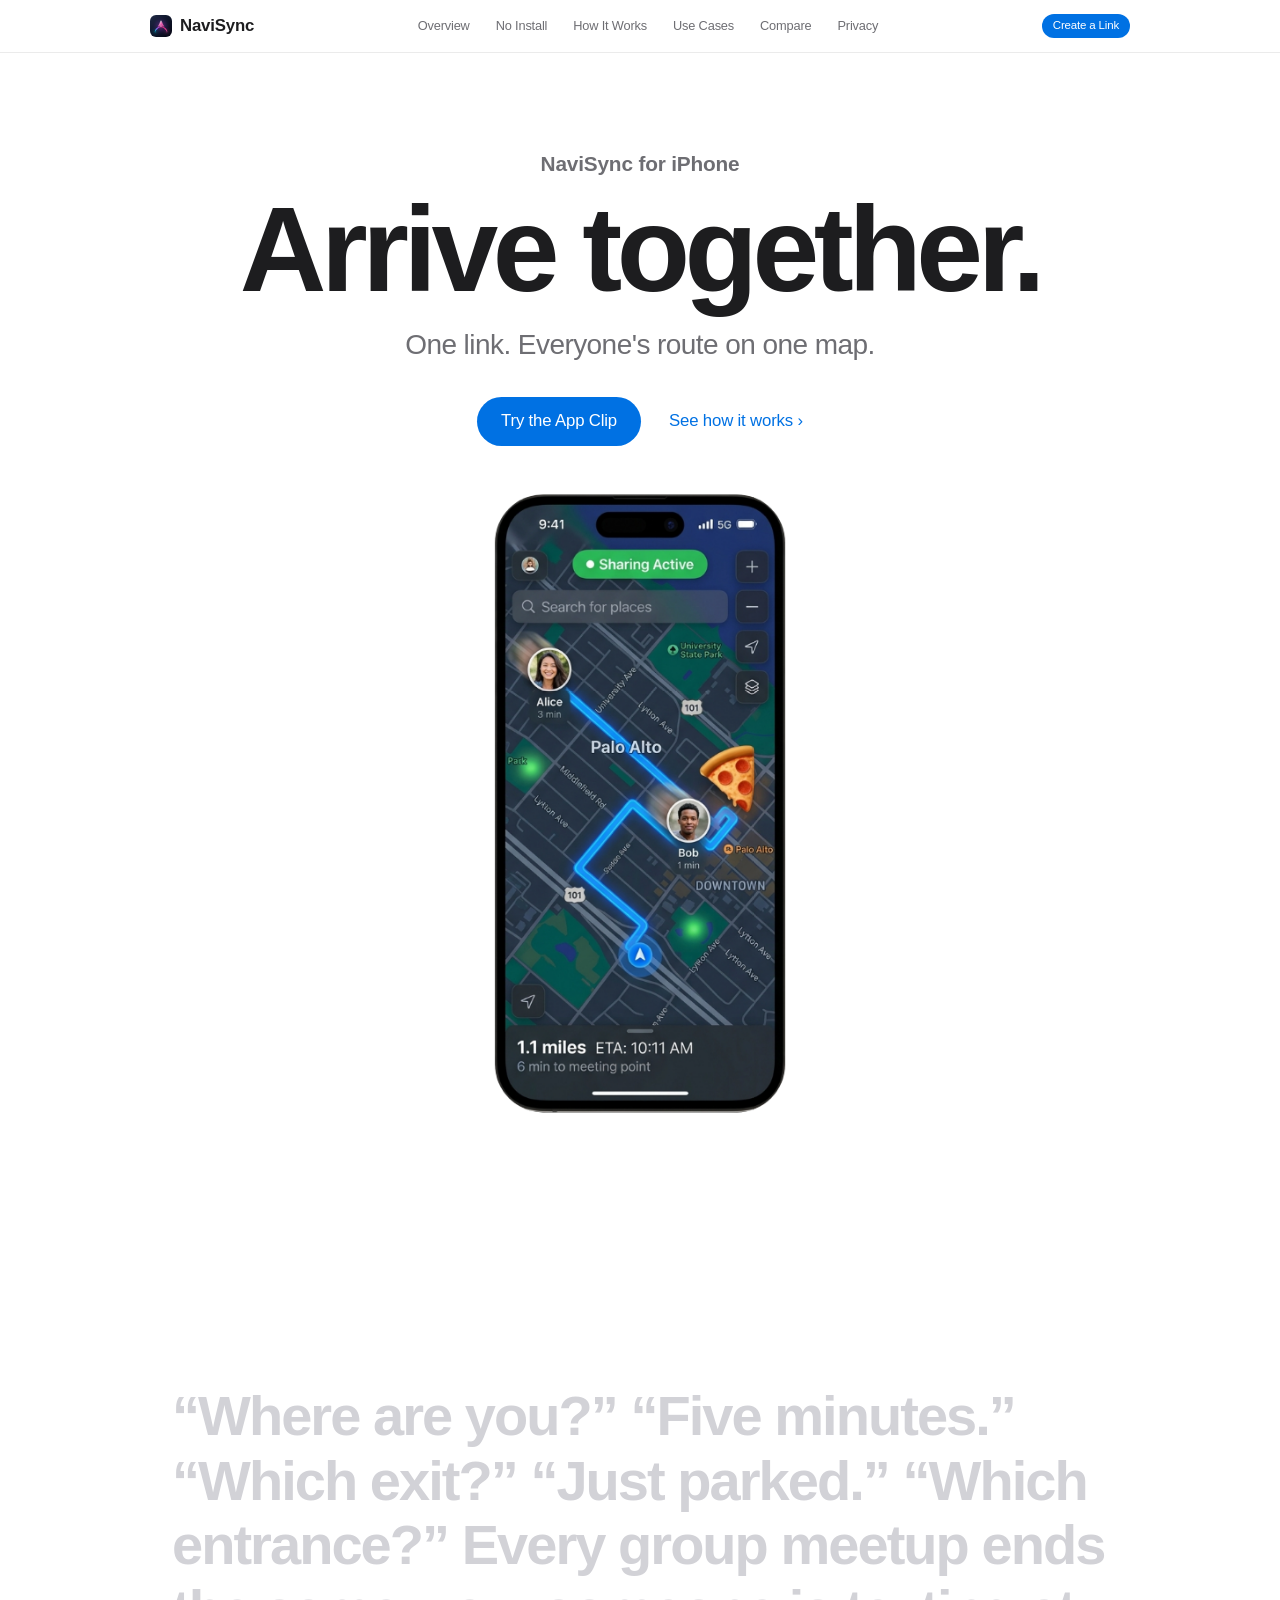
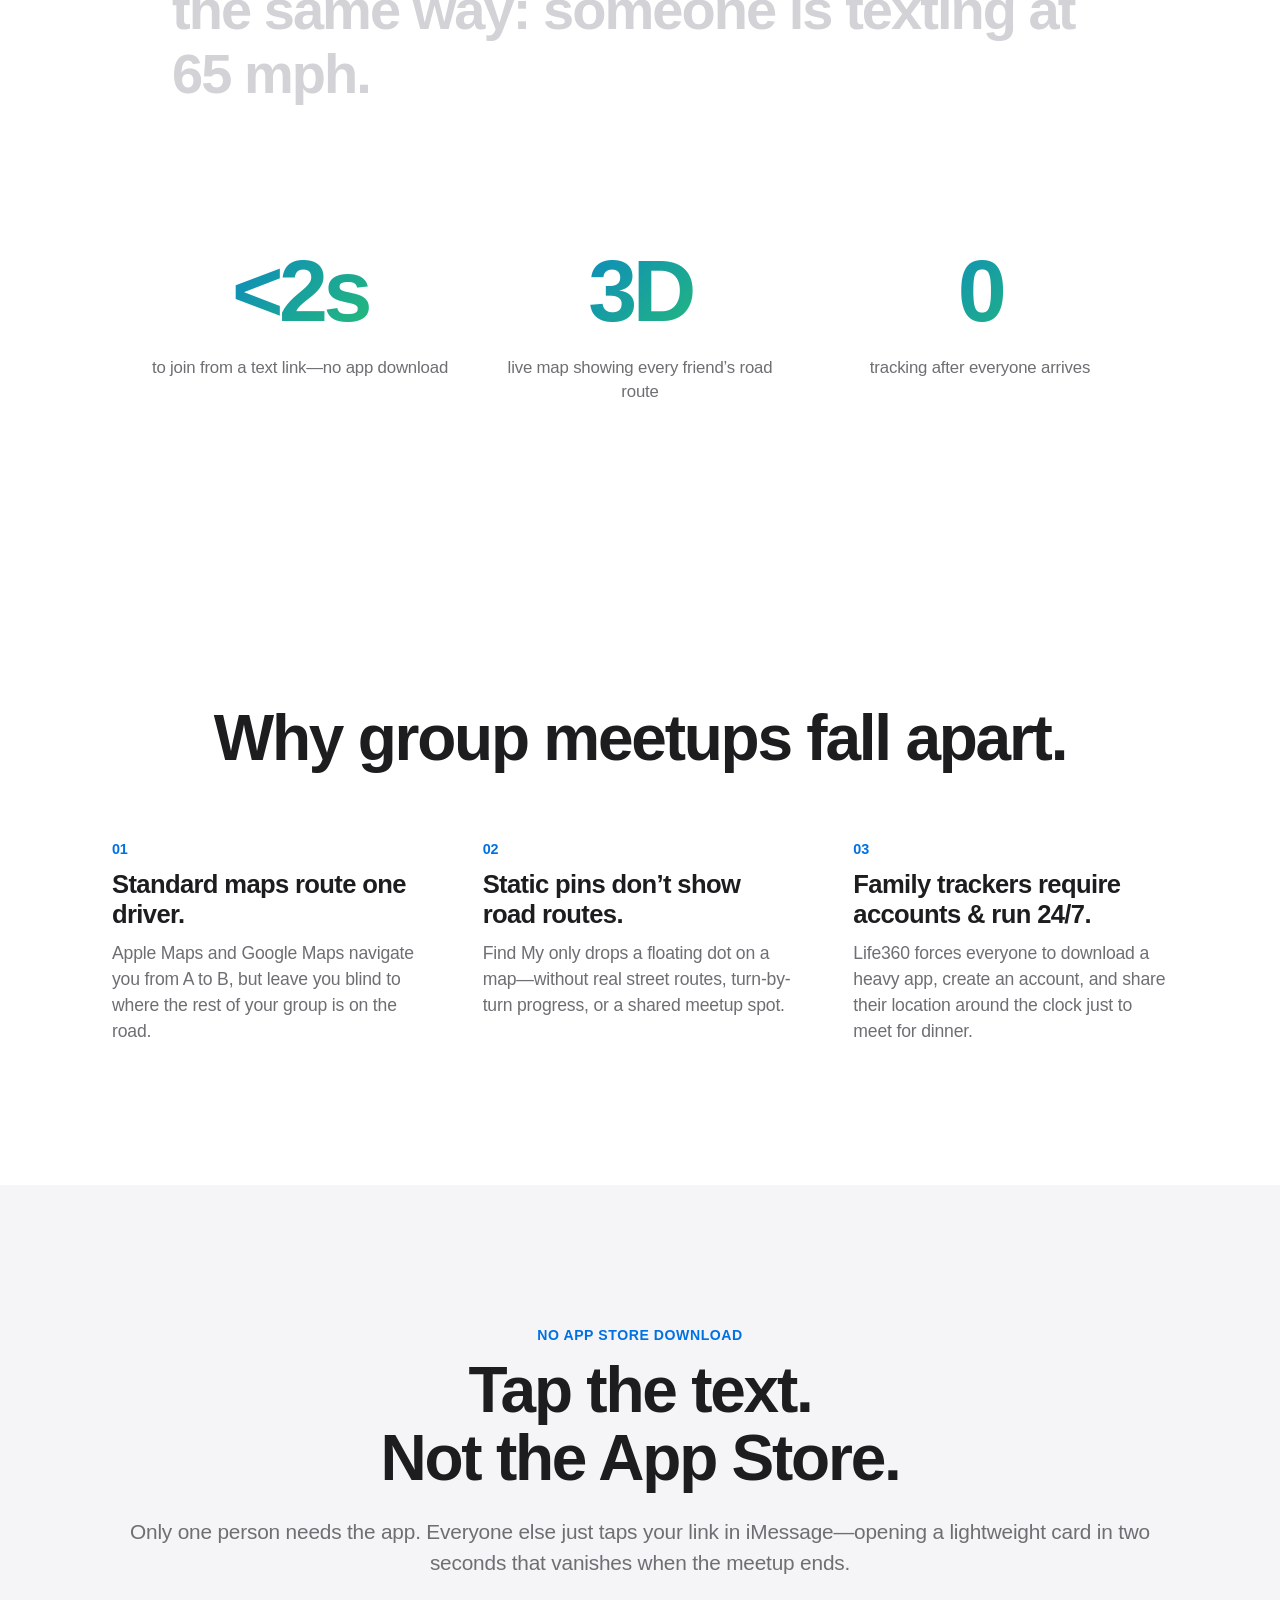
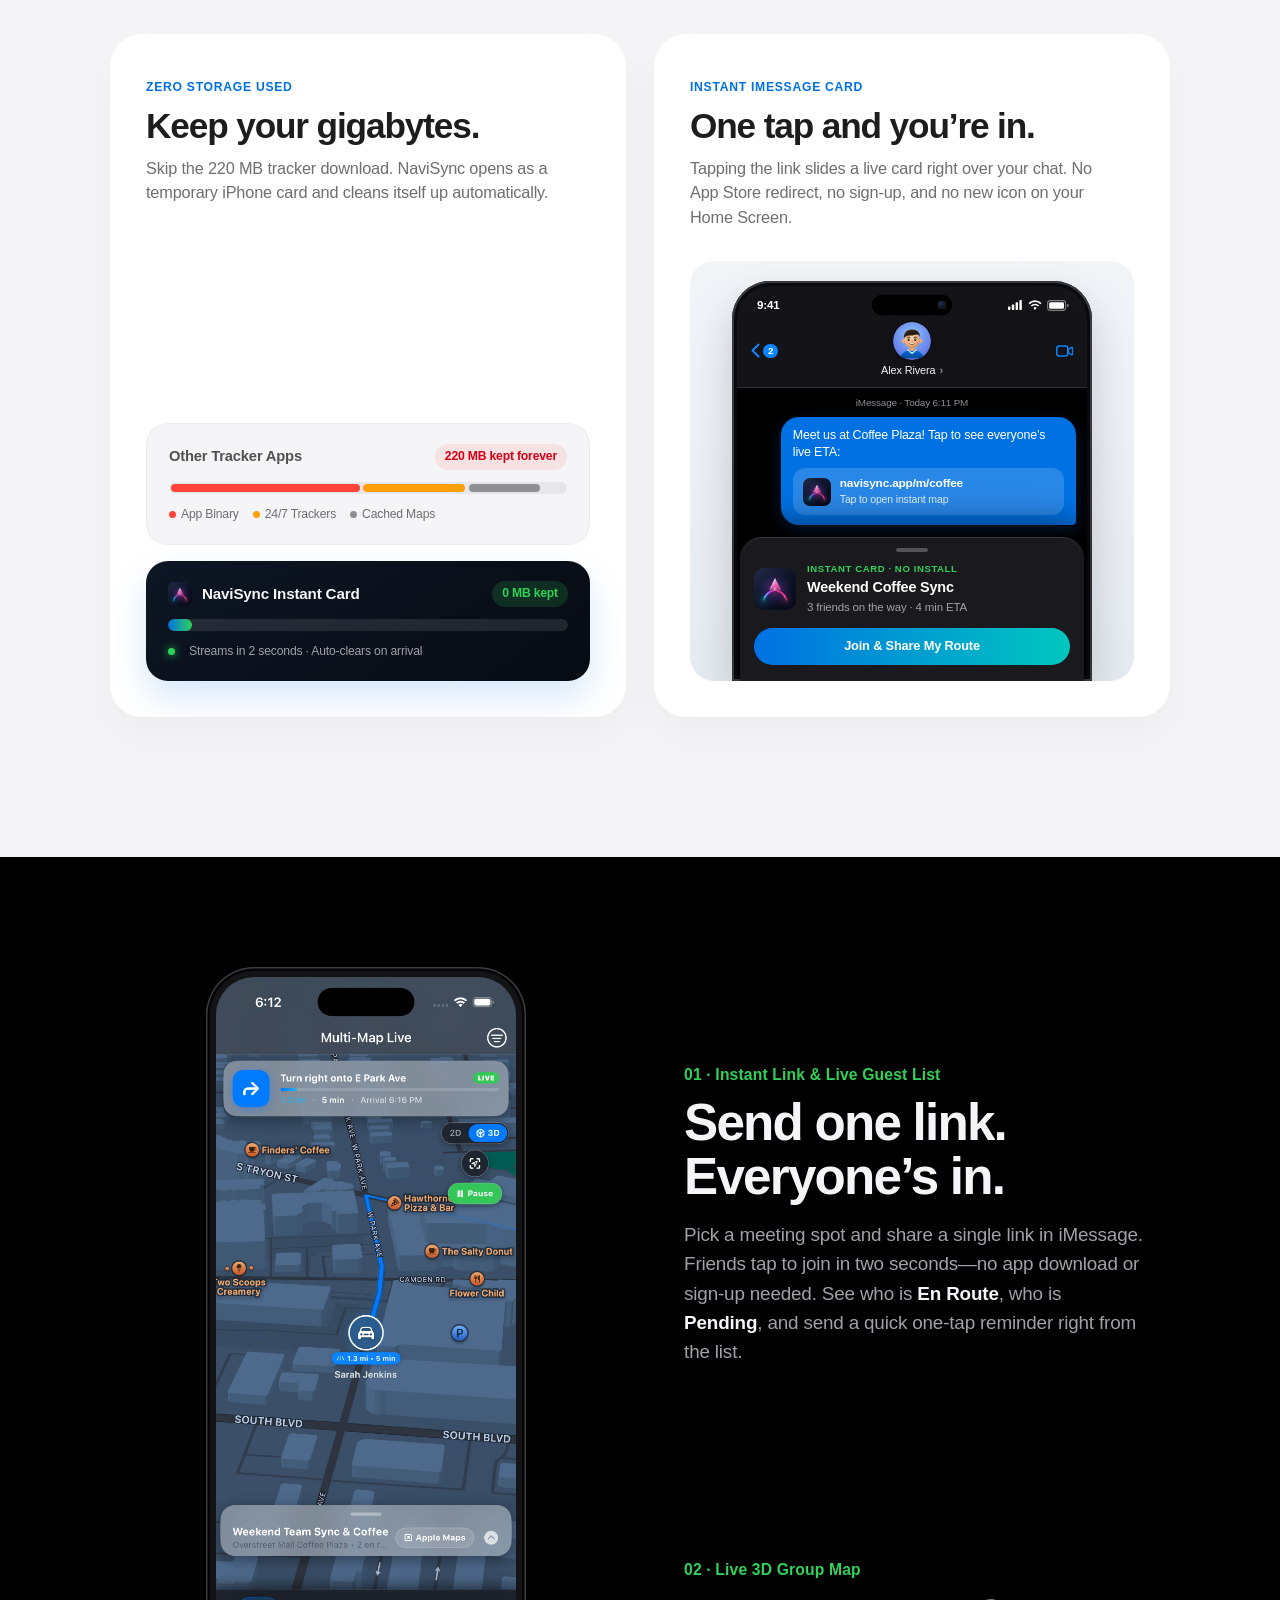
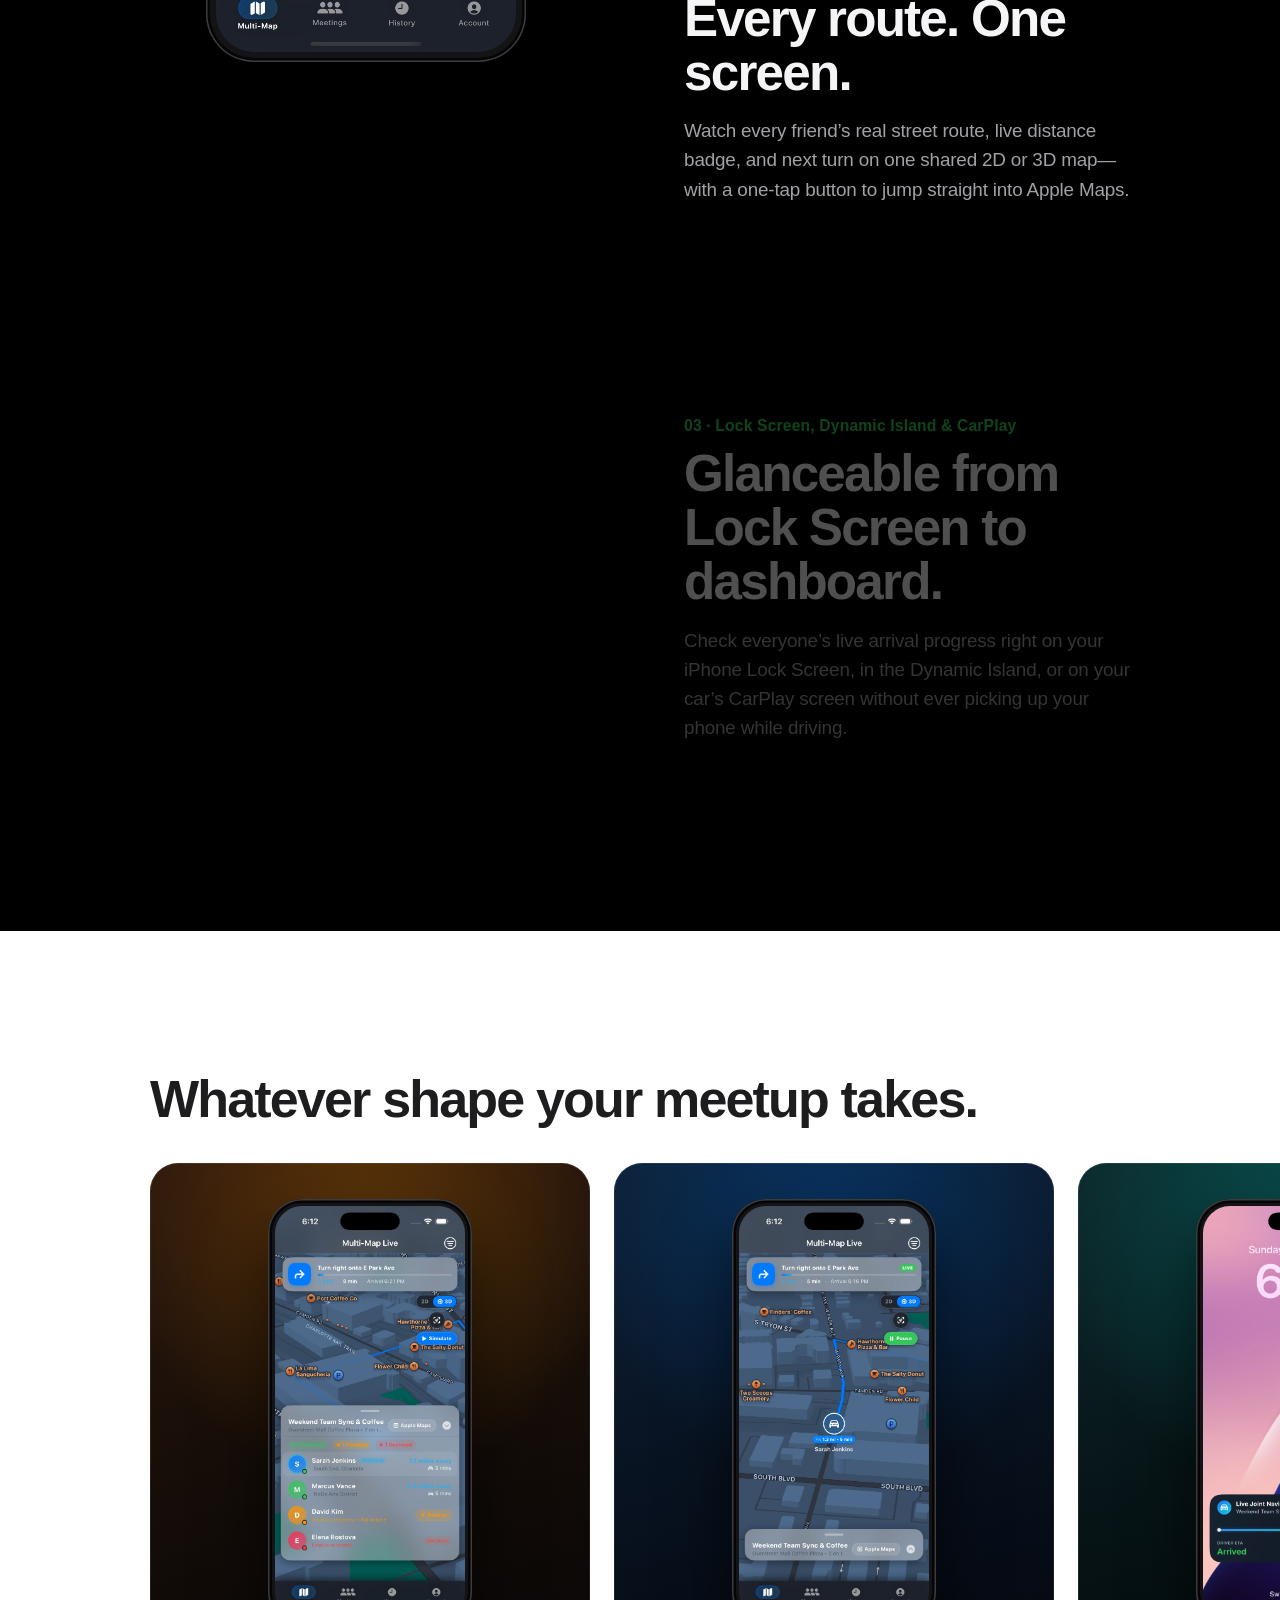
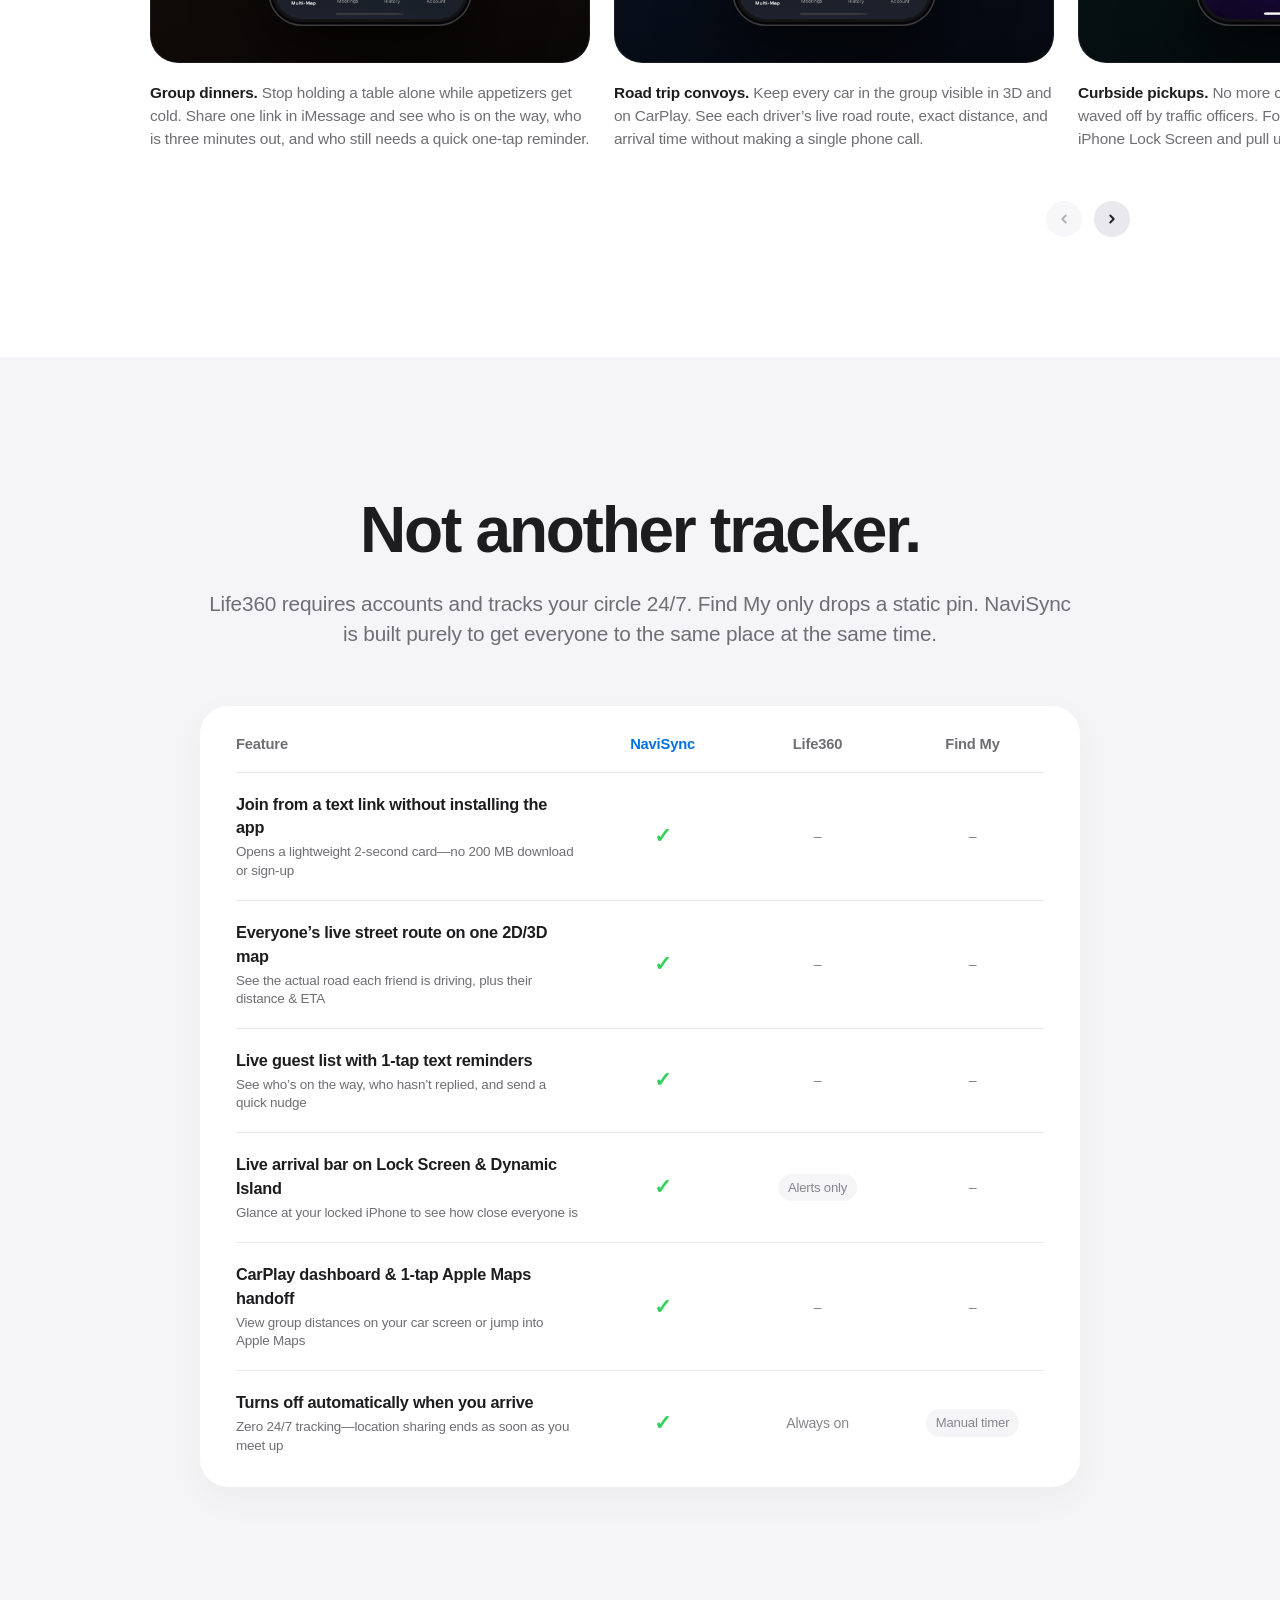
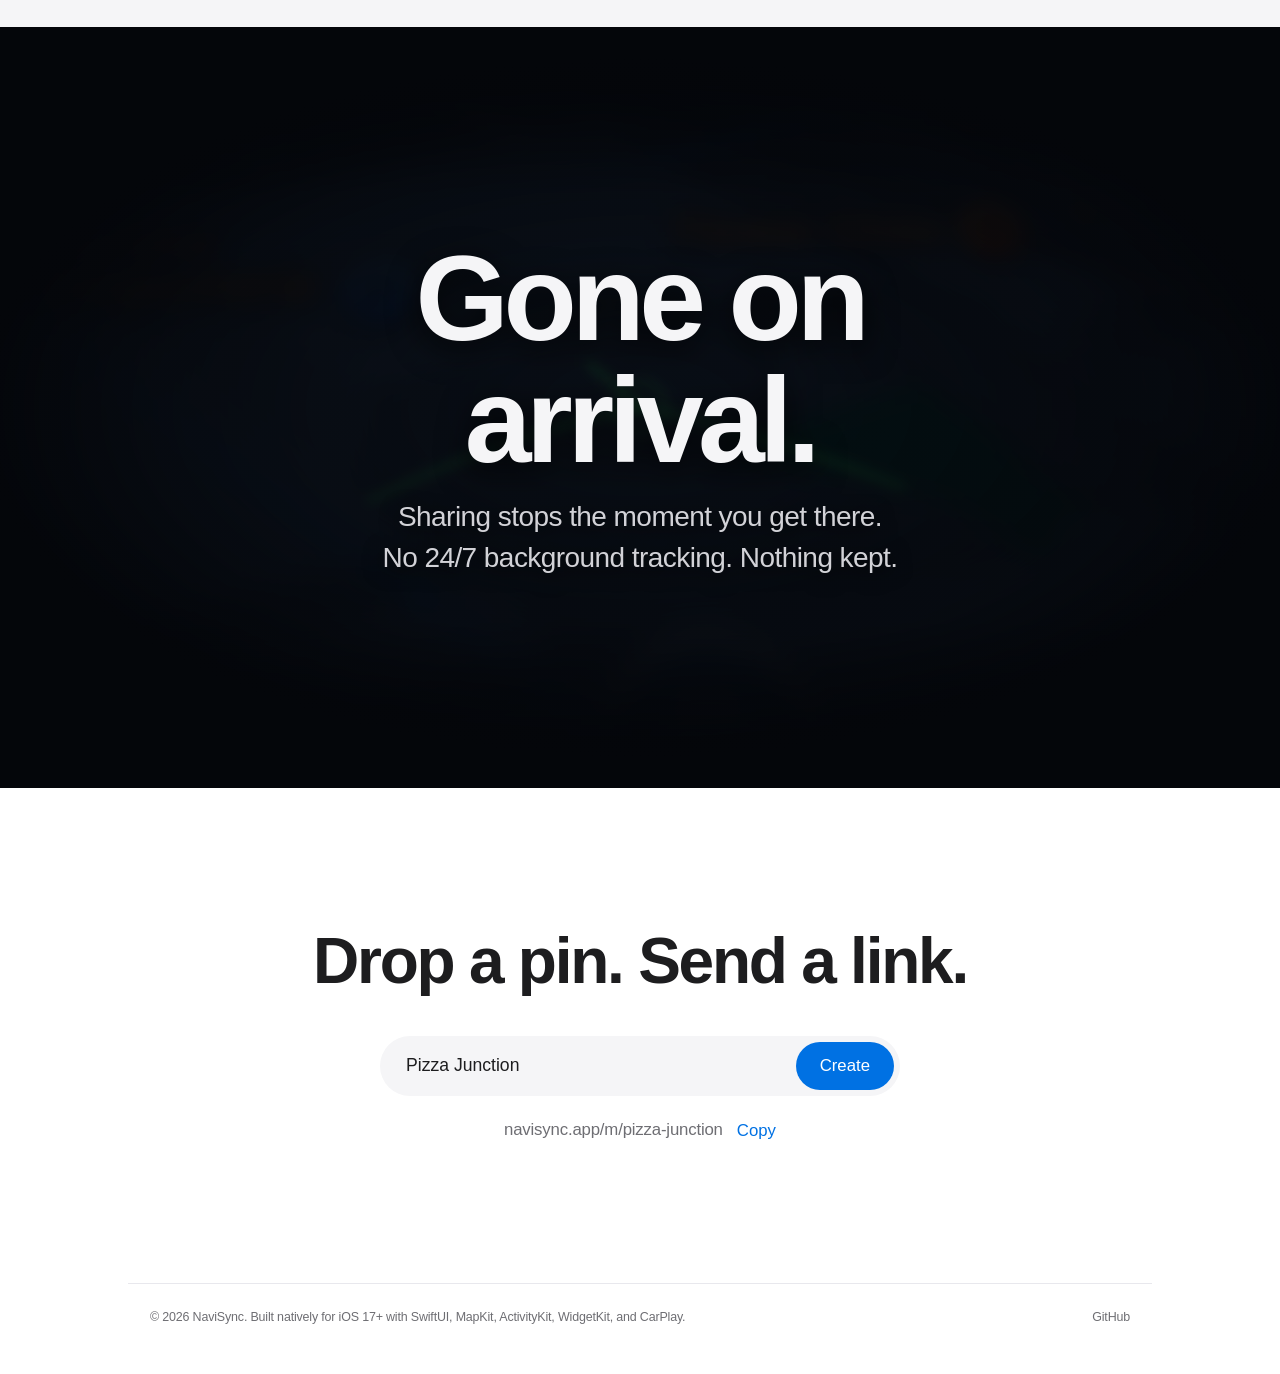
==== commit b9f7504d: "Add authentic iOS status bar, Dynamic Island notch, Memoji avatar, and iMessage nav header" ====
--- a/website/index.html
+++ b/website/index.html
@@ -149,10 +149,112 @@
 
           <div class="imessage-stage" aria-label="Animated iMessage link opening instant card">
             <div class="iphone-top-frame">
-              <div class="iphone-island"></div>
+              <!-- Real iOS Status Bar + Dynamic Island Notch + iMessage Header -->
+              <div class="imsg-top-bar">
+                <div class="ios-statusbar">
+                  <span class="ios-time">9:41</span>
+                  <div class="iphone-island">
+                    <span class="island-cam"></span>
+                  </div>
+                  <div class="ios-status-icons" aria-hidden="true">
+                    <!-- Cellular bars -->
+                    <svg width="15" height="10" viewBox="0 0 15 10" fill="currentColor">
+                      <rect x="0" y="6.5" width="2.4" height="3.5" rx="0.7"/>
+                      <rect x="3.8" y="4.5" width="2.4" height="5.5" rx="0.7"/>
+                      <rect x="7.6" y="2.2" width="2.4" height="7.8" rx="0.7"/>
+                      <rect x="11.4" y="0" width="2.4" height="10" rx="0.7"/>
+                    </svg>
+                    <!-- Wi-Fi -->
+                    <svg width="14" height="10" viewBox="0 0 14 10" fill="currentColor">
+                      <path d="M7 9.6a1.3 1.3 0 1 0 0-2.6 1.3 1.3 0 0 0 0 2.6Zm-3.1-3a4.4 4.4 0 0 1 6.2 0l1.1-1.1a6 6 0 0 0-8.4 0l1.1 1.1Zm-2.3-2.3a7.6 7.6 0 0 1 10.8 0L13.5 3A9.2 9.2 0 0 0 .5 3l1.1 1.3Z"/>
+                    </svg>
+                    <!-- Battery -->
+                    <svg width="22" height="11" viewBox="0 0 22 11" fill="none">
+                      <rect x="0.6" y="0.6" width="18" height="9.8" rx="2.6" stroke="currentColor" stroke-opacity="0.45" stroke-width="1.1"/>
+                      <rect x="2.2" y="2.2" width="14.8" height="6.6" rx="1.4" fill="currentColor"/>
+                      <path d="M20 3.7v3.6a1.6 1.6 0 0 0 0-3.6Z" fill="currentColor" fill-opacity="0.45"/>
+                    </svg>
+                  </div>
+                </div>
+
+                <div class="imsg-nav">
+                  <span class="imsg-back" aria-hidden="true">
+                    <svg width="9" height="15" viewBox="0 0 9 15" fill="none">
+                      <path d="M7.5 1.5L1.5 7.5L7.5 13.5" stroke="#0a84ff" stroke-width="2.1" stroke-linecap="round" stroke-linejoin="round"/>
+                    </svg>
+                    <span class="imsg-unread">2</span>
+                  </span>
+
+                  <div class="imsg-contact">
+                    <div class="imsg-memoji" aria-hidden="true">
+                      <!-- 3D-style Apple Memoji Avatar -->
+                      <svg viewBox="0 0 64 64" width="38" height="38" fill="none">
+                        <defs>
+                          <radialGradient id="memojiBg" cx="50%" cy="35%" r="65%">
+                            <stop offset="0%" stop-color="#8ec5fc"/>
+                            <stop offset="100%" stop-color="#5e72e4"/>
+                          </radialGradient>
+                          <radialGradient id="skinGrad" cx="45%" cy="38%" r="58%">
+                            <stop offset="0%" stop-color="#ffdbb5"/>
+                            <stop offset="65%" stop-color="#f2ba89"/>
+                            <stop offset="100%" stop-color="#d99662"/>
+                          </radialGradient>
+                          <linearGradient id="hairGrad" x1="0%" y1="0%" x2="100%" y2="100%">
+                            <stop offset="0%" stop-color="#3b2618"/>
+                            <stop offset="100%" stop-color="#1a1009"/>
+                          </linearGradient>
+                          <linearGradient id="hoodieGrad" x1="0%" y1="0%" x2="0%" y2="100%">
+                            <stop offset="0%" stop-color="#0071e3"/>
+                            <stop offset="100%" stop-color="#004a99"/>
+                          </linearGradient>
+                        </defs>
+                        <circle cx="32" cy="32" r="32" fill="url(#memojiBg)"/>
+                        <!-- Shoulders / Hoodie -->
+                        <path d="M12 61c2.5-10 10-14 20-14s17.5 4 20 14" fill="url(#hoodieGrad)"/>
+                        <path d="M25 47l7 6 7-6" stroke="#fff" stroke-width="2" stroke-linecap="round" stroke-linejoin="round" opacity="0.85"/>
+                        <!-- Neck -->
+                        <rect x="27" y="40" width="10" height="9" rx="4" fill="#e0a472"/>
+                        <!-- Ears -->
+                        <circle cx="18" cy="32" r="3.6" fill="#eba976"/>
+                        <circle cx="46" cy="32" r="3.6" fill="#eba976"/>
+                        <!-- Head -->
+                        <rect x="19" y="17" width="26" height="27" rx="13" fill="url(#skinGrad)"/>
+                        <!-- Soft cheeks -->
+                        <ellipse cx="23.5" cy="34.5" rx="2.6" ry="1.5" fill="#f27d72" opacity="0.35"/>
+                        <ellipse cx="40.5" cy="34.5" rx="2.6" ry="1.5" fill="#f27d72" opacity="0.35"/>
+                        <!-- Eyes -->
+                        <ellipse cx="26.5" cy="30" rx="1.9" ry="2.2" fill="#231812"/>
+                        <ellipse cx="37.5" cy="30" rx="1.9" ry="2.2" fill="#231812"/>
+                        <circle cx="27.2" cy="29.3" r="0.65" fill="#fff"/>
+                        <circle cx="38.2" cy="29.3" r="0.65" fill="#fff"/>
+                        <!-- Eyebrows -->
+                        <path d="M23.8 26.2c1.4-1 3.6-1 5 0" stroke="#2c1b10" stroke-width="1.6" stroke-linecap="round"/>
+                        <path d="M35.2 26.2c1.4-1 3.6-1 5 0" stroke="#2c1b10" stroke-width="1.6" stroke-linecap="round"/>
+                        <!-- Nose -->
+                        <path d="M32 30.5v2.8c0 .7.8 1.1 1.4.8" stroke="#c98553" stroke-width="1.5" stroke-linecap="round"/>
+                        <!-- Warm Smile -->
+                        <path d="M27.8 36.8c1.3 2 7.1 2 8.4 0" fill="#fff"/>
+                        <path d="M27.5 36.6c1.5 2.3 7.5 2.3 9 0" stroke="#9e5334" stroke-width="1.6" stroke-linecap="round"/>
+                        <!-- Styled Hair -->
+                        <path d="M18.2 27c0-9.2 6-14.5 14.3-14.5 7.5 0 13.3 4.8 13.3 13.8 0-3.2-2.6-5.8-6.2-5.3-3.2.5-6.6 2.1-11.2 1.7-4.5-.4-7.4 1.2-10.2 4.3Z" fill="url(#hairGrad)"/>
+                        <path d="M22 16.5c3-2.5 8.5-3.2 13.5-1.5" stroke="#593c28" stroke-width="1.6" stroke-linecap="round" opacity="0.6"/>
+                      </svg>
+                    </div>
+                    <span class="imsg-contact-name">Alex Rivera <i>›</i></span>
+                  </div>
+
+                  <span class="imsg-facetime" aria-hidden="true">
+                    <svg width="17" height="12" viewBox="0 0 17 12" fill="none">
+                      <rect x="0.8" y="1" width="11" height="10" rx="2.4" stroke="#0a84ff" stroke-width="1.5"/>
+                      <path d="M12.2 4.5L15.6 2.3C16 2 16.5 2.3 16.5 2.8V9.2C16.5 9.7 16 10 15.6 9.7L12.2 7.5V4.5Z" stroke="#0a84ff" stroke-width="1.4" stroke-linejoin="round"/>
+                    </svg>
+                  </span>
+                </div>
+              </div>
+
               <!-- Simulated iMessage Bubble -->
               <div class="imsg-chat">
-                <span class="imsg-sender">Alex Rivera · iMessage</span>
+                <span class="imsg-sender">iMessage · Today 6:11 PM</span>
                 <div class="imsg-bubble">
                   <span class="imsg-text">Meet us at Coffee Plaza! Tap to see everyone’s live ETA:</span>
                   <div class="imsg-link-card">
--- a/website/styles.css
+++ b/website/styles.css
@@ -266,11 +266,12 @@
 .meter-seg {
   height: 100%;
   border-radius: 980px;
+  transform-origin: left center;
+  transform: scaleX(0);
 }
 .meter-seg.s1 {
   width: 48%;
   background: #ff453a;
-  animation: bloatPulse 4s ease-in-out infinite;
 }
 .meter-seg.s2 {
   width: 26%;
@@ -280,9 +281,18 @@
   width: 18%;
   background: #8e8e93;
 }
-@keyframes bloatPulse {
-  0%, 100% { width: 46%; }
-  50% { width: 51%; }
+.bento-card.visible .meter-seg.s1 {
+  animation: fillOnce 0.8s var(--spring) 0.15s forwards;
+}
+.bento-card.visible .meter-seg.s2 {
+  animation: fillOnce 0.8s var(--spring) 0.3s forwards;
+}
+.bento-card.visible .meter-seg.s3 {
+  animation: fillOnce 0.8s var(--spring) 0.45s forwards;
+}
+@keyframes fillOnce {
+  from { transform: scaleX(0); }
+  to { transform: scaleX(1); }
 }
 .storage-meter.clean {
   background: rgba(255, 255, 255, 0.1);
@@ -291,16 +301,15 @@
 }
 .meter-pulse {
   display: block;
+  width: 6%;
   height: 100%;
   border-radius: 980px;
   background: linear-gradient(90deg, #0071e3, #30d158);
-  animation: vanishBar 5s cubic-bezier(0.22, 1, 0.36, 1) infinite;
-}
-@keyframes vanishBar {
-  0% { width: 0%; opacity: 0; }
-  20% { width: 16%; opacity: 1; }
-  65% { width: 16%; opacity: 1; }
-  88%, 100% { width: 0%; opacity: 0; }
+  transform-origin: left center;
+  transform: scaleX(0);
+}
+.bento-card.visible .meter-pulse {
+  animation: fillOnce 0.9s var(--spring) 0.55s forwards;
 }
 .storage-legend {
   display: flex;
@@ -328,11 +337,6 @@
   border-radius: 50%;
   background: #30d158;
   box-shadow: 0 0 8px #30d158;
-  animation: sparkBlink 2.5s ease-in-out infinite;
-}
-@keyframes sparkBlink {
-  0%, 100% { opacity: 0.4; transform: scale(0.85); }
-  50% { opacity: 1; transform: scale(1.15); }
 }
 
 /* Right Visual: Animated iMessage -> Pop-up Card Stage */
@@ -347,25 +351,116 @@
 .iphone-top-frame {
   width: 100%;
   max-width: 360px;
-  background: #0d0f14;
-  border-radius: 32px 32px 0 0;
-  padding: 12px 14px 0;
+  background: #000;
+  border-radius: 38px 38px 0 0;
+  padding: 0 12px;
   box-shadow:
-    inset 0 0 0 1.5px rgba(255, 255, 255, 0.16),
+    inset 0 0 0 2px rgba(255, 255, 255, 0.2),
+    inset 0 0 0 5px #090a0f,
     0 18px 40px rgba(0, 0, 0, 0.18);
   position: relative;
   overflow: hidden;
-  min-height: 256px;
+  min-height: 310px;
   display: flex;
   flex-direction: column;
   justify-content: space-between;
 }
+.imsg-top-bar {
+  background: rgba(24, 24, 28, 0.86);
+  backdrop-filter: saturate(180%) blur(20px);
+  -webkit-backdrop-filter: saturate(180%) blur(20px);
+  margin: 5px -7px 8px;
+  padding: 8px 14px 8px;
+  border-radius: 33px 33px 0 0;
+  border-bottom: 0.5px solid rgba(255, 255, 255, 0.12);
+}
+.ios-statusbar {
+  display: grid;
+  grid-template-columns: 1fr auto 1fr;
+  align-items: center;
+  margin-bottom: 6px;
+}
+.ios-time {
+  font-size: 0.72rem;
+  font-weight: 600;
+  color: #fff;
+  letter-spacing: -0.01em;
+  padding-left: 6px;
+}
 .iphone-island {
-  width: 76px;
-  height: 20px;
+  width: 82px;
+  height: 22px;
   background: #000;
   border-radius: 99px;
-  margin: 0 auto 12px;
+  box-shadow: inset 0 0 0 0.5px rgba(255, 255, 255, 0.12);
+  display: flex;
+  align-items: center;
+  justify-content: flex-end;
+  padding-right: 7px;
+}
+.island-cam {
+  width: 8px;
+  height: 8px;
+  border-radius: 50%;
+  background: radial-gradient(circle at 35% 35%, #1d3557 0%, #090d16 65%, #000 100%);
+  box-shadow: inset 0 0 1px rgba(255, 255, 255, 0.35);
+}
+.ios-status-icons {
+  display: flex;
+  align-items: center;
+  justify-content: flex-end;
+  gap: 5px;
+  color: #fff;
+  padding-right: 4px;
+}
+.imsg-nav {
+  display: grid;
+  grid-template-columns: 44px 1fr 44px;
+  align-items: center;
+}
+.imsg-back {
+  display: inline-flex;
+  align-items: center;
+  gap: 3px;
+}
+.imsg-unread {
+  background: #0a84ff;
+  color: #fff;
+  font-size: 0.62rem;
+  font-weight: 600;
+  padding: 1px 5px;
+  border-radius: 99px;
+  line-height: 1.2;
+}
+.imsg-contact {
+  display: flex;
+  flex-direction: column;
+  align-items: center;
+  gap: 3px;
+}
+.imsg-memoji {
+  width: 38px;
+  height: 38px;
+  border-radius: 50%;
+  overflow: hidden;
+  box-shadow: 0 2px 8px rgba(0, 0, 0, 0.35);
+}
+.imsg-contact-name {
+  font-size: 0.68rem;
+  font-weight: 500;
+  color: #f5f5f7;
+  letter-spacing: -0.01em;
+}
+.imsg-contact-name i {
+  font-style: normal;
+  color: #8e8e93;
+  font-weight: 600;
+  margin-left: 1px;
+}
+.imsg-facetime {
+  display: flex;
+  justify-content: flex-end;
+  align-items: center;
 }
 .imsg-chat {
   padding: 0 4px;
@@ -374,9 +469,10 @@
   align-items: flex-end;
 }
 .imsg-sender {
-  font-size: 0.68rem;
-  color: #86868b;
-  margin-bottom: 5px;
+  font-size: 0.62rem;
+  font-weight: 500;
+  color: #8e8e93;
+  margin-bottom: 6px;
   align-self: center;
 }
 .imsg-bubble {
@@ -426,16 +522,18 @@
   border-radius: 50%;
   background: rgba(255, 255, 255, 0.75);
   pointer-events: none;
-  animation: tapPulse 5.5s ease-in-out infinite;
-}
-@keyframes tapPulse {
-  0%, 12% { transform: scale(0.2); opacity: 0; }
-  18% { transform: scale(1); opacity: 0.9; }
-  28% { transform: scale(2.1); opacity: 0; }
+  opacity: 0;
+}
+.bento-card.visible .tap-ripple {
+  animation: tapPulseOnce 0.75s ease-out 0.25s forwards;
+}
+@keyframes tapPulseOnce {
+  0% { transform: scale(0.2); opacity: 0; }
+  45% { transform: scale(1); opacity: 0.9; }
   100% { transform: scale(2.1); opacity: 0; }
 }
 
-/* Animated Pop-up Sheet */
+/* Animated Pop-up Sheet (runs once and stays open) */
 .clip-sheet-anim {
   background: rgba(28, 28, 32, 0.96);
   backdrop-filter: blur(20px);
@@ -445,12 +543,15 @@
   padding: 10px 14px 16px;
   margin: 12px -4px 0;
   box-shadow: 0 -12px 32px rgba(0, 0, 0, 0.55);
-  animation: sheetFloatUp 5.5s cubic-bezier(0.22, 1, 0.36, 1) infinite;
-}
-@keyframes sheetFloatUp {
-  0%, 18% { transform: translateY(105%); opacity: 0; }
-  32%, 78% { transform: translateY(0%); opacity: 1; }
-  92%, 100% { transform: translateY(105%); opacity: 0; }
+  transform: translateY(105%);
+  opacity: 0;
+}
+.bento-card.visible .clip-sheet-anim {
+  animation: sheetSlideUpOnce 0.85s var(--spring) 0.55s forwards;
+}
+@keyframes sheetSlideUpOnce {
+  from { transform: translateY(105%); opacity: 0; }
+  to { transform: translateY(0%); opacity: 1; }
 }
 .clip-sheet-grabber {
   width: 32px;
@@ -590,6 +691,14 @@
   scroll-padding-left: max(22px, calc((100vw - 1024px) / 2 + 22px));
   scrollbar-width: none;
   -ms-overflow-style: none;
+  cursor: grab;
+  user-select: none;
+}
+
+.gallery-track.dragging {
+  cursor: grabbing;
+  scroll-snap-type: none;
+  scroll-behavior: auto;
 }
 
 .gallery-track::-webkit-scrollbar {
@@ -597,20 +706,20 @@
 }
 
 .gallery-item {
-  flex: 0 0 clamp(310px, 46vw, 540px);
+  flex: 0 0 clamp(300px, 38vw, 440px);
   scroll-snap-align: start;
 }
 
 .gallery-card {
-  height: 460px;
+  height: 500px;
   border-radius: 28px;
   position: relative;
   overflow: hidden;
   display: flex;
   flex-direction: column;
   align-items: center;
-  justify-content: flex-start;
-  padding: 28px 24px 0;
+  justify-content: center;
+  padding: 24px;
   box-shadow: inset 0 0 0 1px rgba(255, 255, 255, 0.08);
 }
 
@@ -639,19 +748,21 @@
 }
 
 .scene-phone {
-  width: 285px;
-  max-width: 82%;
-  margin-top: 6px;
+  width: 204px;
+  max-width: 72%;
+  margin: 0 auto;
+  border-radius: 34px;
+  padding: 7px;
   transition: transform 0.6s var(--spring);
 }
 
 .gallery-card:hover .scene-phone {
-  transform: translateY(-8px) scale(1.02);
+  transform: translateY(-6px) scale(1.02);
 }
 
 .scene-phone img {
   width: 100%;
-  border-radius: 36px;
+  border-radius: 27px;
   margin: 0;
 }
 
@@ -706,8 +817,8 @@
 }
 
 @media (max-width: 640px) {
-  .gallery-card { height: 370px; }
-  .scene-phone { width: 280px; }
+  .gallery-card { height: 420px; }
+  .scene-phone { width: 170px; }
 }
 
 /* ---------- Compare ---------- */
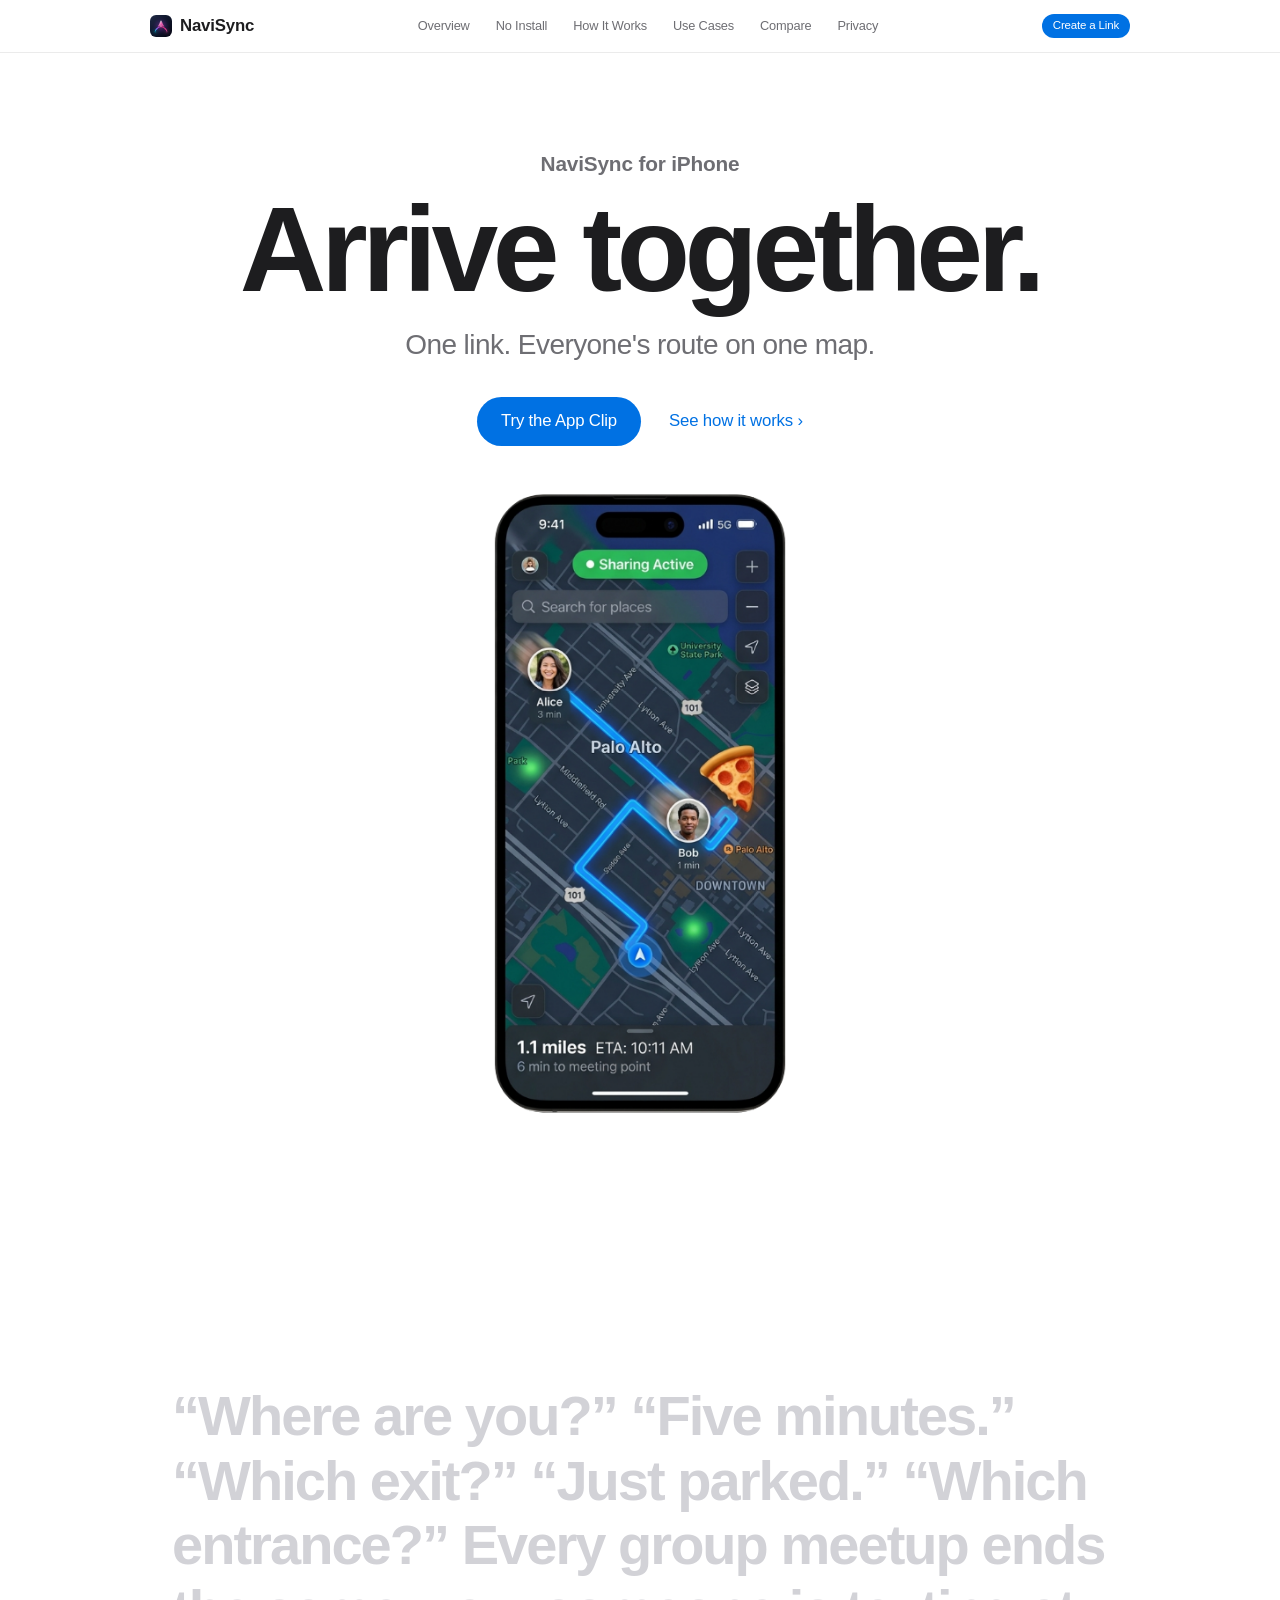
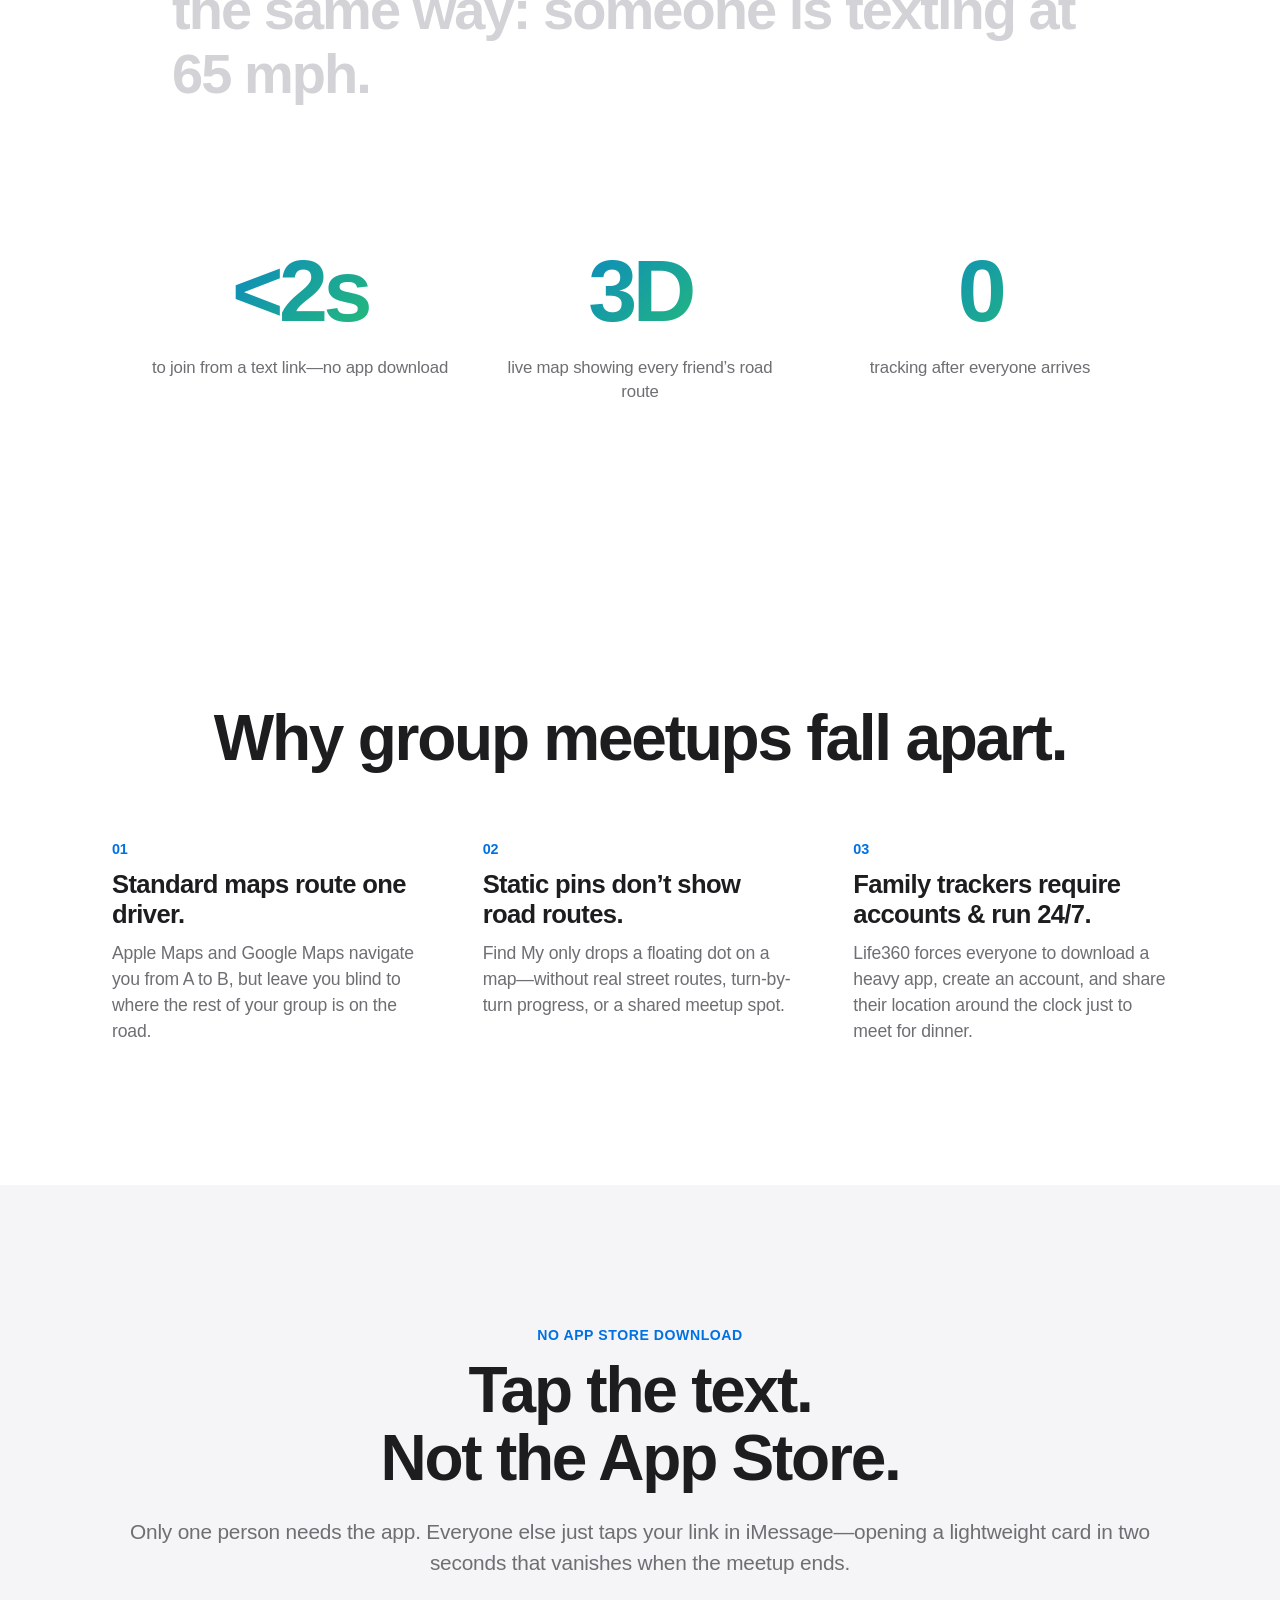
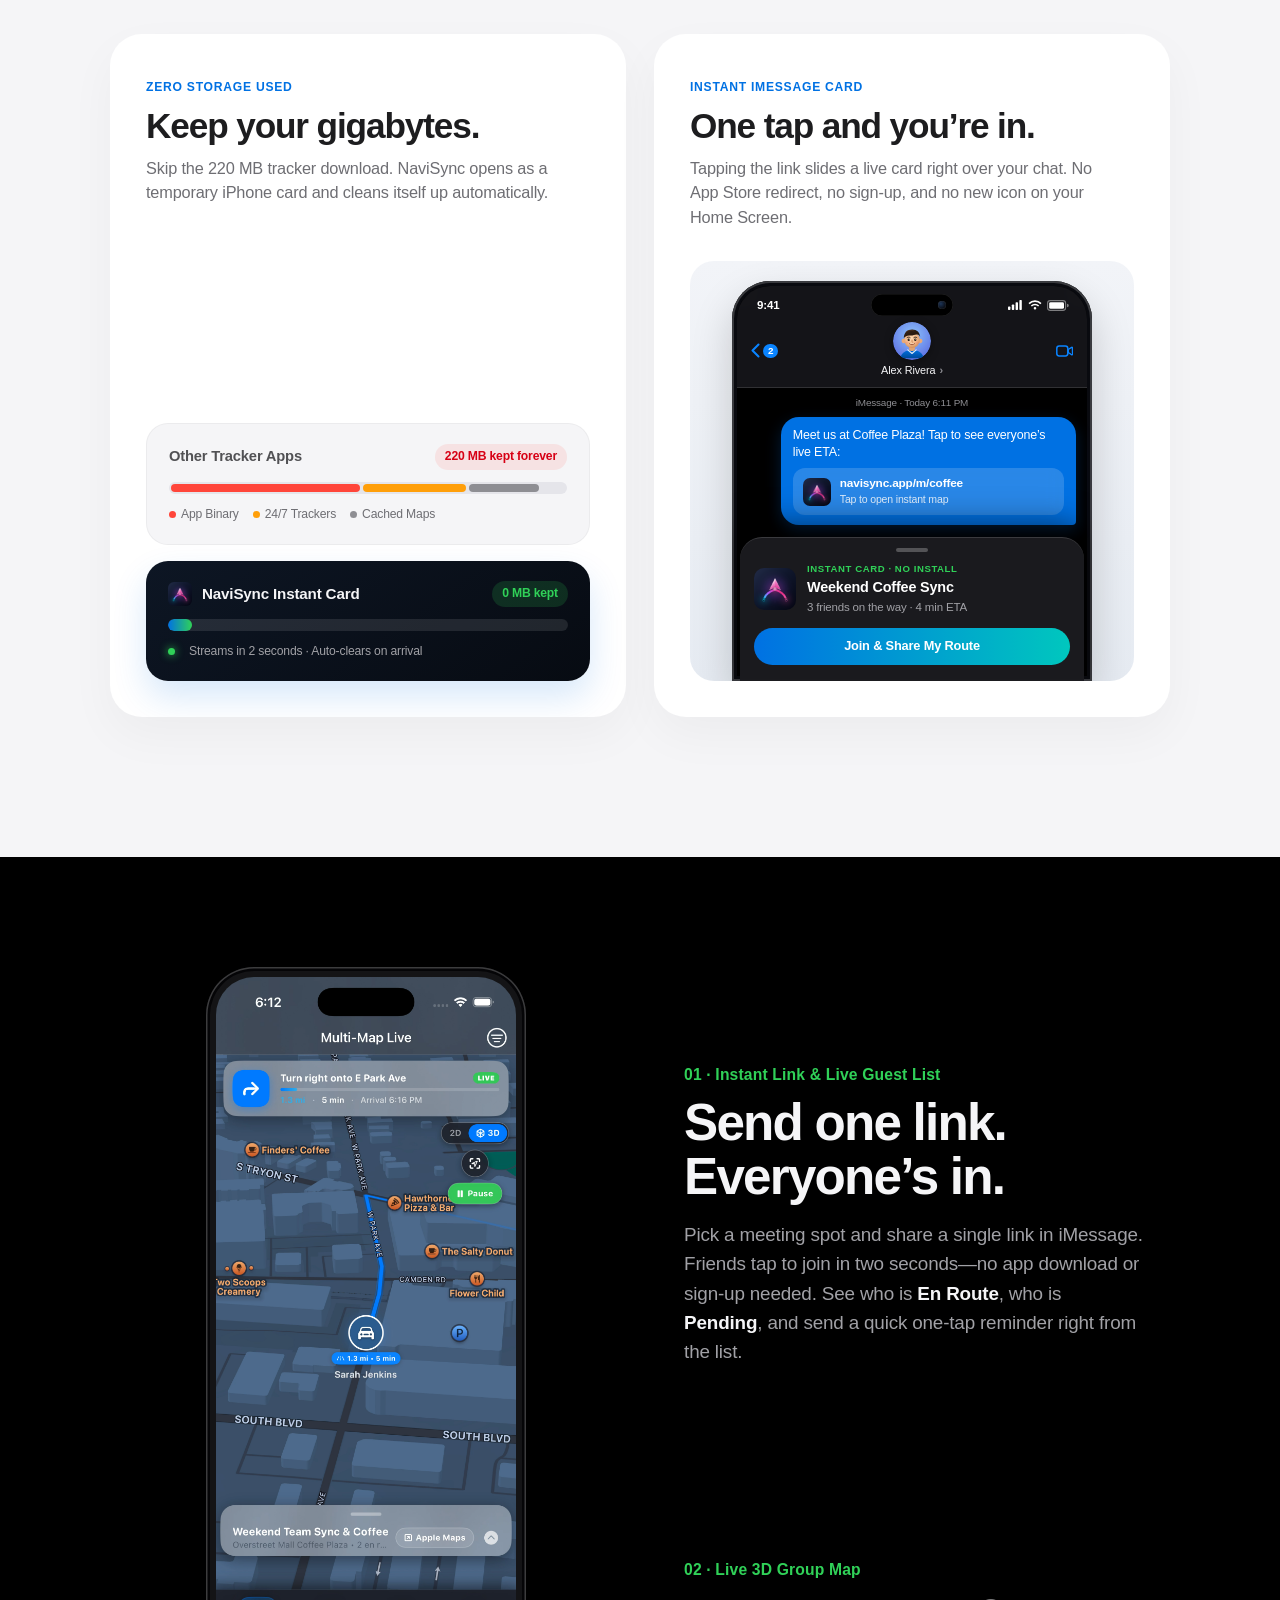
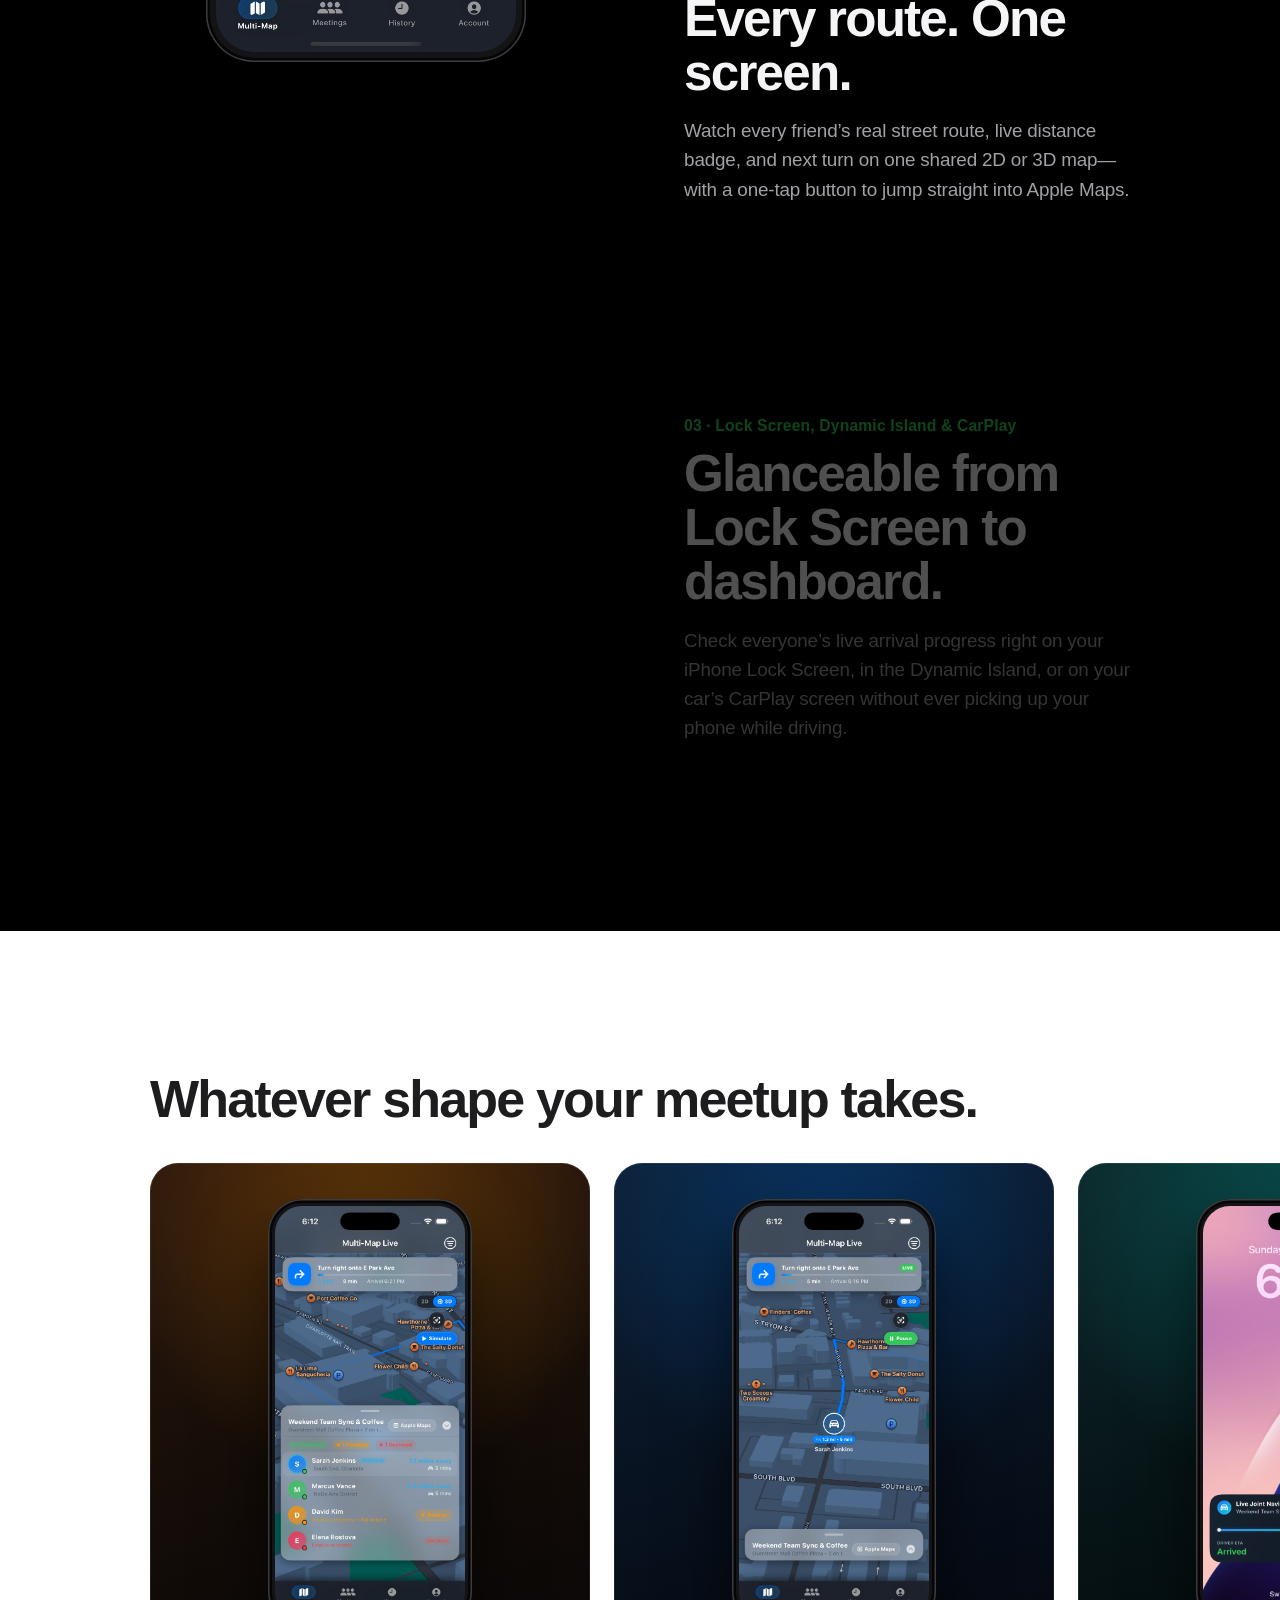
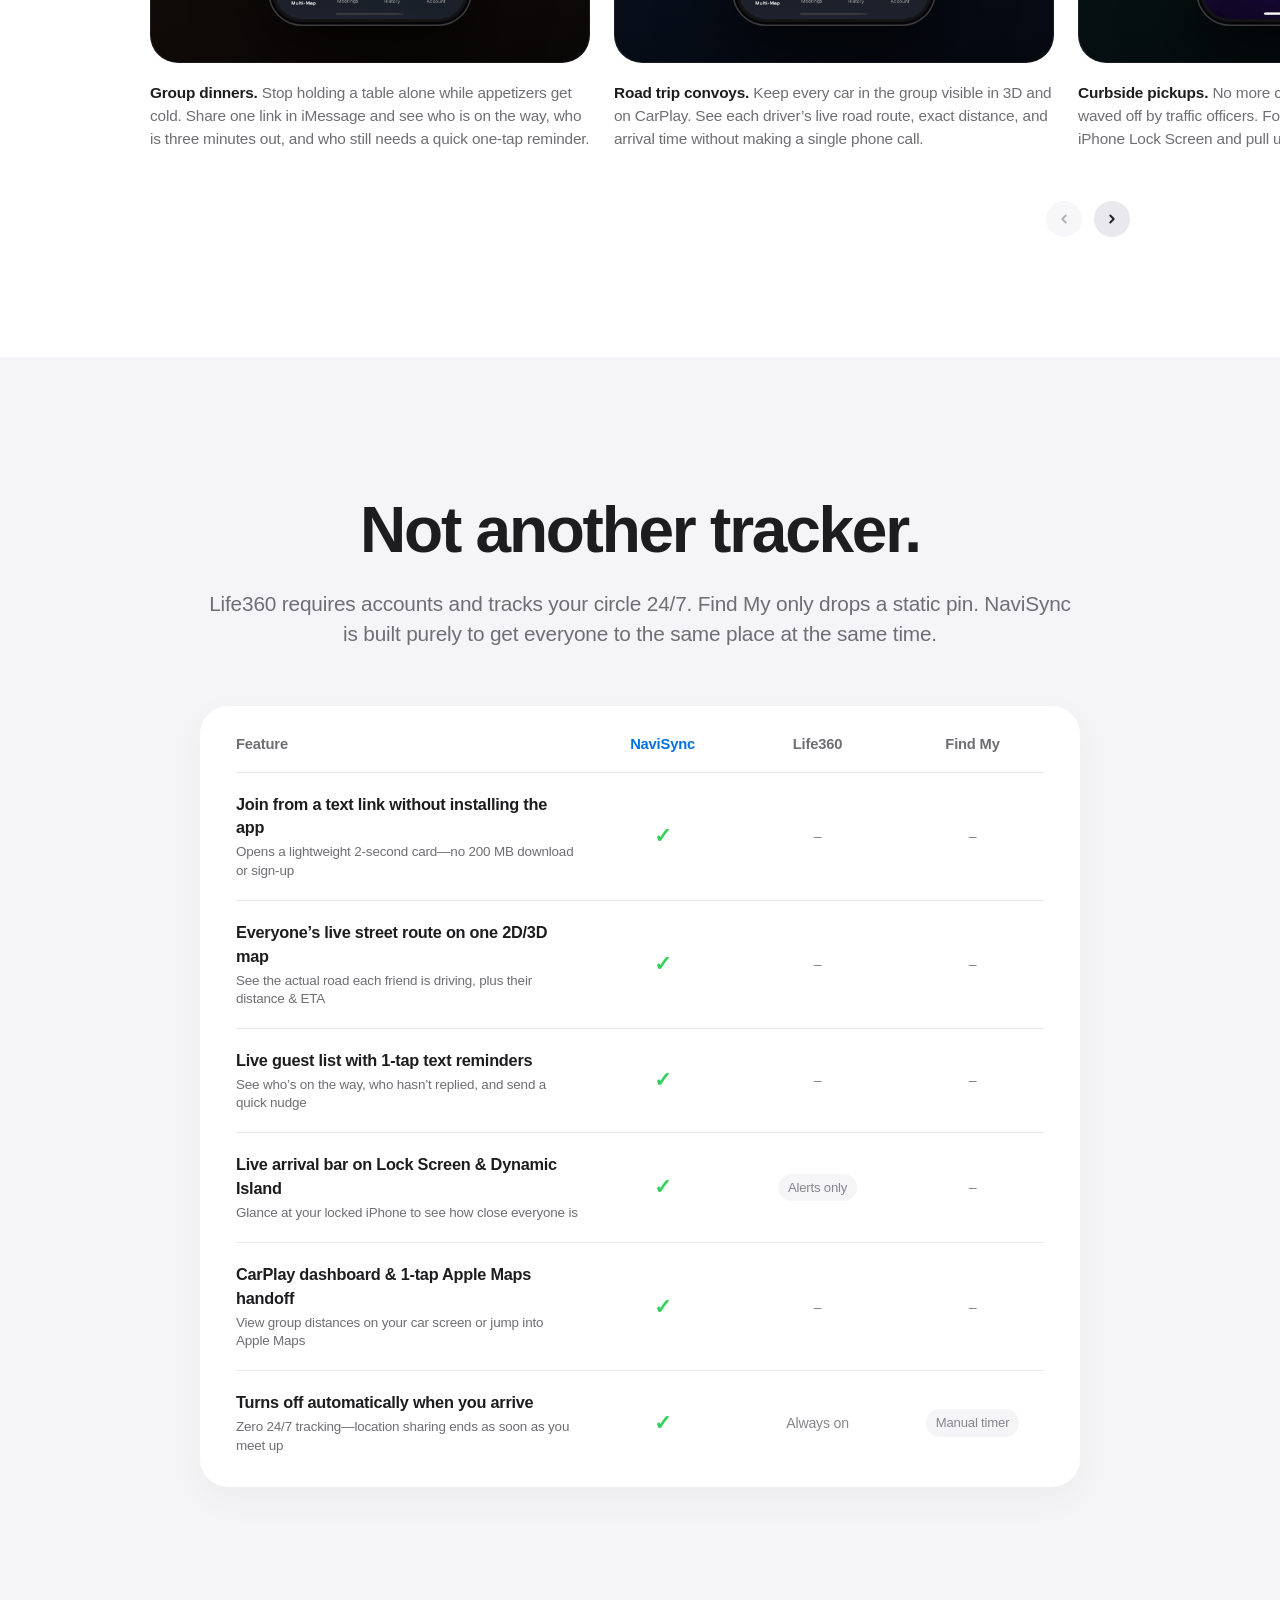
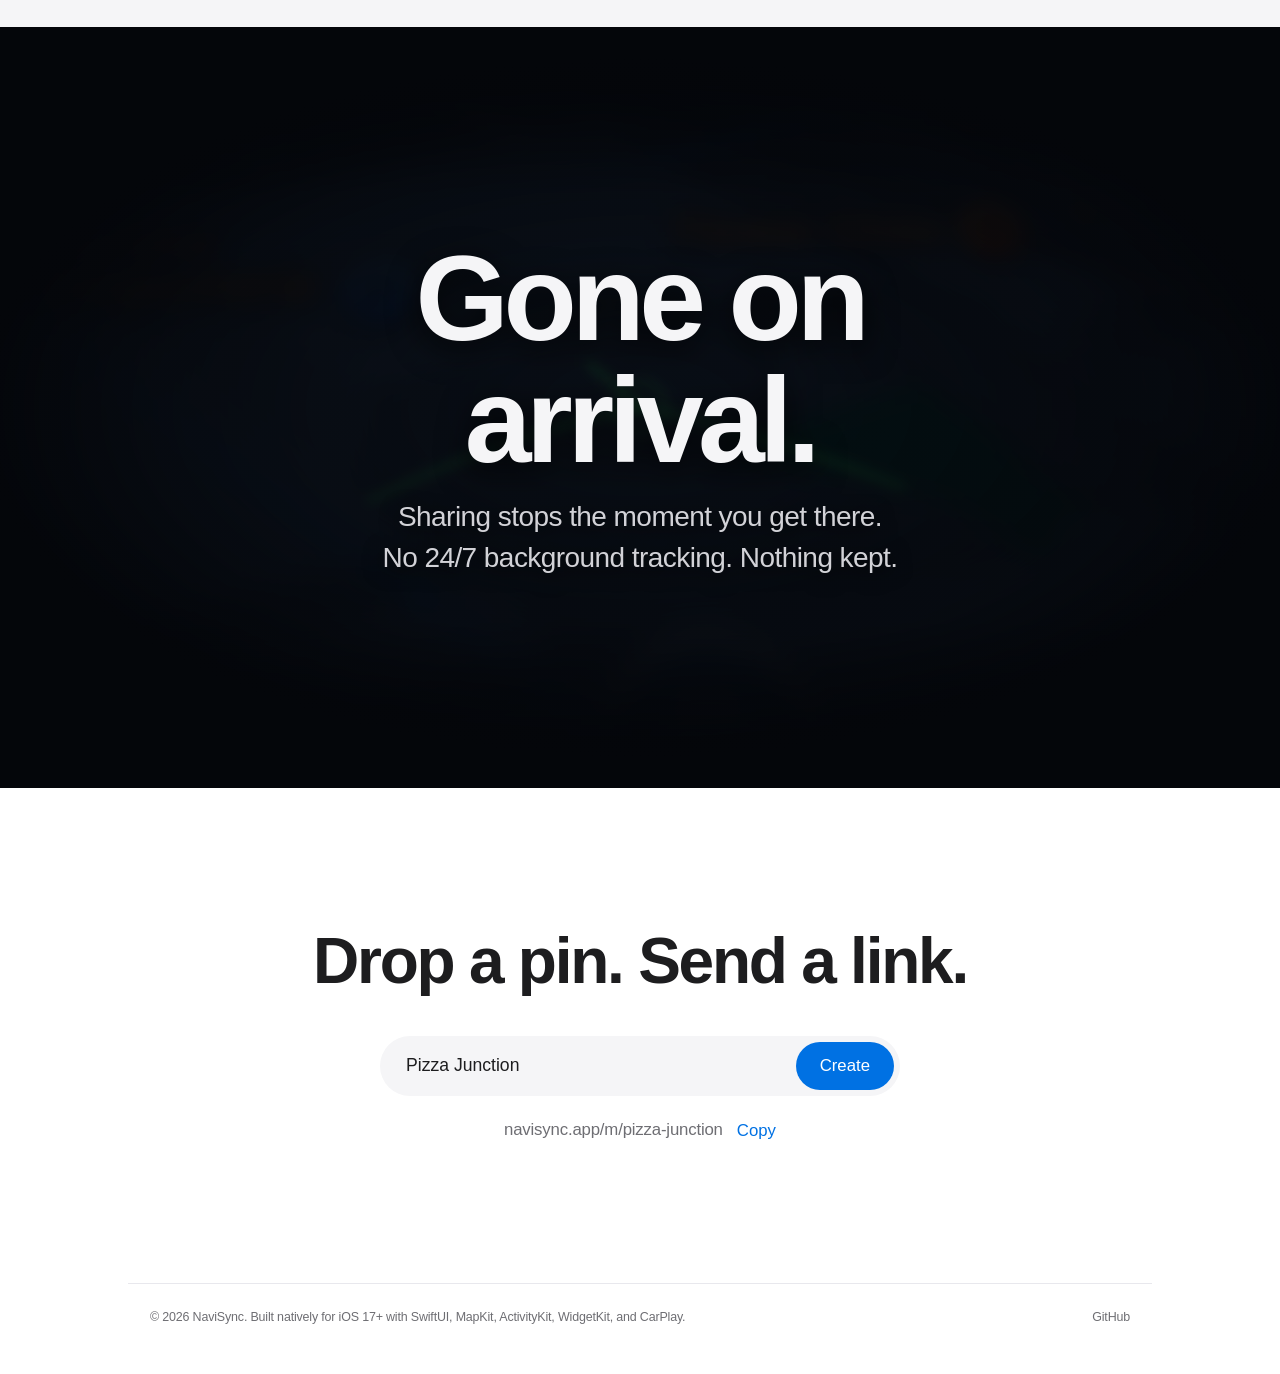
==== commit 33e914a6: "Use one-time CSS transitions for App Clip bars and sheet with cache-busting" ====
--- a/website/index.html
+++ b/website/index.html
@@ -8,7 +8,7 @@
   <meta name="description"
     content="One link puts everyone's live route on one map. No install, and nothing is shared once you arrive." />
   <link rel="icon" type="image/png" href="Logo/NaviSync-AppIcon-1024.png" />
-  <link rel="stylesheet" href="styles.css" />
+  <link rel="stylesheet" href="styles.css?v=3" />
 </head>
 
 <body>
@@ -518,7 +518,7 @@
     <a href="https://github.com/mrinalrajl/MultipleMap" target="_blank" rel="noopener">GitHub</a>
   </footer>
 
-  <script src="app.js"></script>
+  <script src="app.js?v=3"></script>
 </body>
 
 </html>
--- a/website/styles.css
+++ b/website/styles.css
@@ -266,33 +266,23 @@
 .meter-seg {
   height: 100%;
   border-radius: 980px;
-  transform-origin: left center;
-  transform: scaleX(0);
-}
-.meter-seg.s1 {
+  width: 0;
+  transition: width 0.85s var(--spring);
+}
+.bento-card.visible .meter-seg.s1 {
   width: 48%;
   background: #ff453a;
-}
-.meter-seg.s2 {
+  transition-delay: 0.1s;
+}
+.bento-card.visible .meter-seg.s2 {
   width: 26%;
   background: #ff9f0a;
-}
-.meter-seg.s3 {
+  transition-delay: 0.25s;
+}
+.bento-card.visible .meter-seg.s3 {
   width: 18%;
   background: #8e8e93;
-}
-.bento-card.visible .meter-seg.s1 {
-  animation: fillOnce 0.8s var(--spring) 0.15s forwards;
-}
-.bento-card.visible .meter-seg.s2 {
-  animation: fillOnce 0.8s var(--spring) 0.3s forwards;
-}
-.bento-card.visible .meter-seg.s3 {
-  animation: fillOnce 0.8s var(--spring) 0.45s forwards;
-}
-@keyframes fillOnce {
-  from { transform: scaleX(0); }
-  to { transform: scaleX(1); }
+  transition-delay: 0.4s;
 }
 .storage-meter.clean {
   background: rgba(255, 255, 255, 0.1);
@@ -301,15 +291,14 @@
 }
 .meter-pulse {
   display: block;
-  width: 6%;
+  width: 0;
   height: 100%;
   border-radius: 980px;
   background: linear-gradient(90deg, #0071e3, #30d158);
-  transform-origin: left center;
-  transform: scaleX(0);
+  transition: width 0.9s var(--spring) 0.45s;
 }
 .bento-card.visible .meter-pulse {
-  animation: fillOnce 0.9s var(--spring) 0.55s forwards;
+  width: 6%;
 }
 .storage-legend {
   display: flex;
@@ -514,26 +503,10 @@
   opacity: 0.85;
 }
 .tap-ripple {
-  position: absolute;
-  right: 26px;
-  bottom: 14px;
-  width: 24px;
-  height: 24px;
-  border-radius: 50%;
-  background: rgba(255, 255, 255, 0.75);
-  pointer-events: none;
-  opacity: 0;
-}
-.bento-card.visible .tap-ripple {
-  animation: tapPulseOnce 0.75s ease-out 0.25s forwards;
-}
-@keyframes tapPulseOnce {
-  0% { transform: scale(0.2); opacity: 0; }
-  45% { transform: scale(1); opacity: 0.9; }
-  100% { transform: scale(2.1); opacity: 0; }
-}
-
-/* Animated Pop-up Sheet (runs once and stays open) */
+  display: none;
+}
+
+/* Animated Pop-up Sheet (runs once on scroll into view and stays open) */
 .clip-sheet-anim {
   background: rgba(28, 28, 32, 0.96);
   backdrop-filter: blur(20px);
@@ -545,13 +518,11 @@
   box-shadow: 0 -12px 32px rgba(0, 0, 0, 0.55);
   transform: translateY(105%);
   opacity: 0;
+  transition: transform 0.85s var(--spring) 0.35s, opacity 0.6s ease 0.35s;
 }
 .bento-card.visible .clip-sheet-anim {
-  animation: sheetSlideUpOnce 0.85s var(--spring) 0.55s forwards;
-}
-@keyframes sheetSlideUpOnce {
-  from { transform: translateY(105%); opacity: 0; }
-  to { transform: translateY(0%); opacity: 1; }
+  transform: translateY(0%);
+  opacity: 1;
 }
 .clip-sheet-grabber {
   width: 32px;
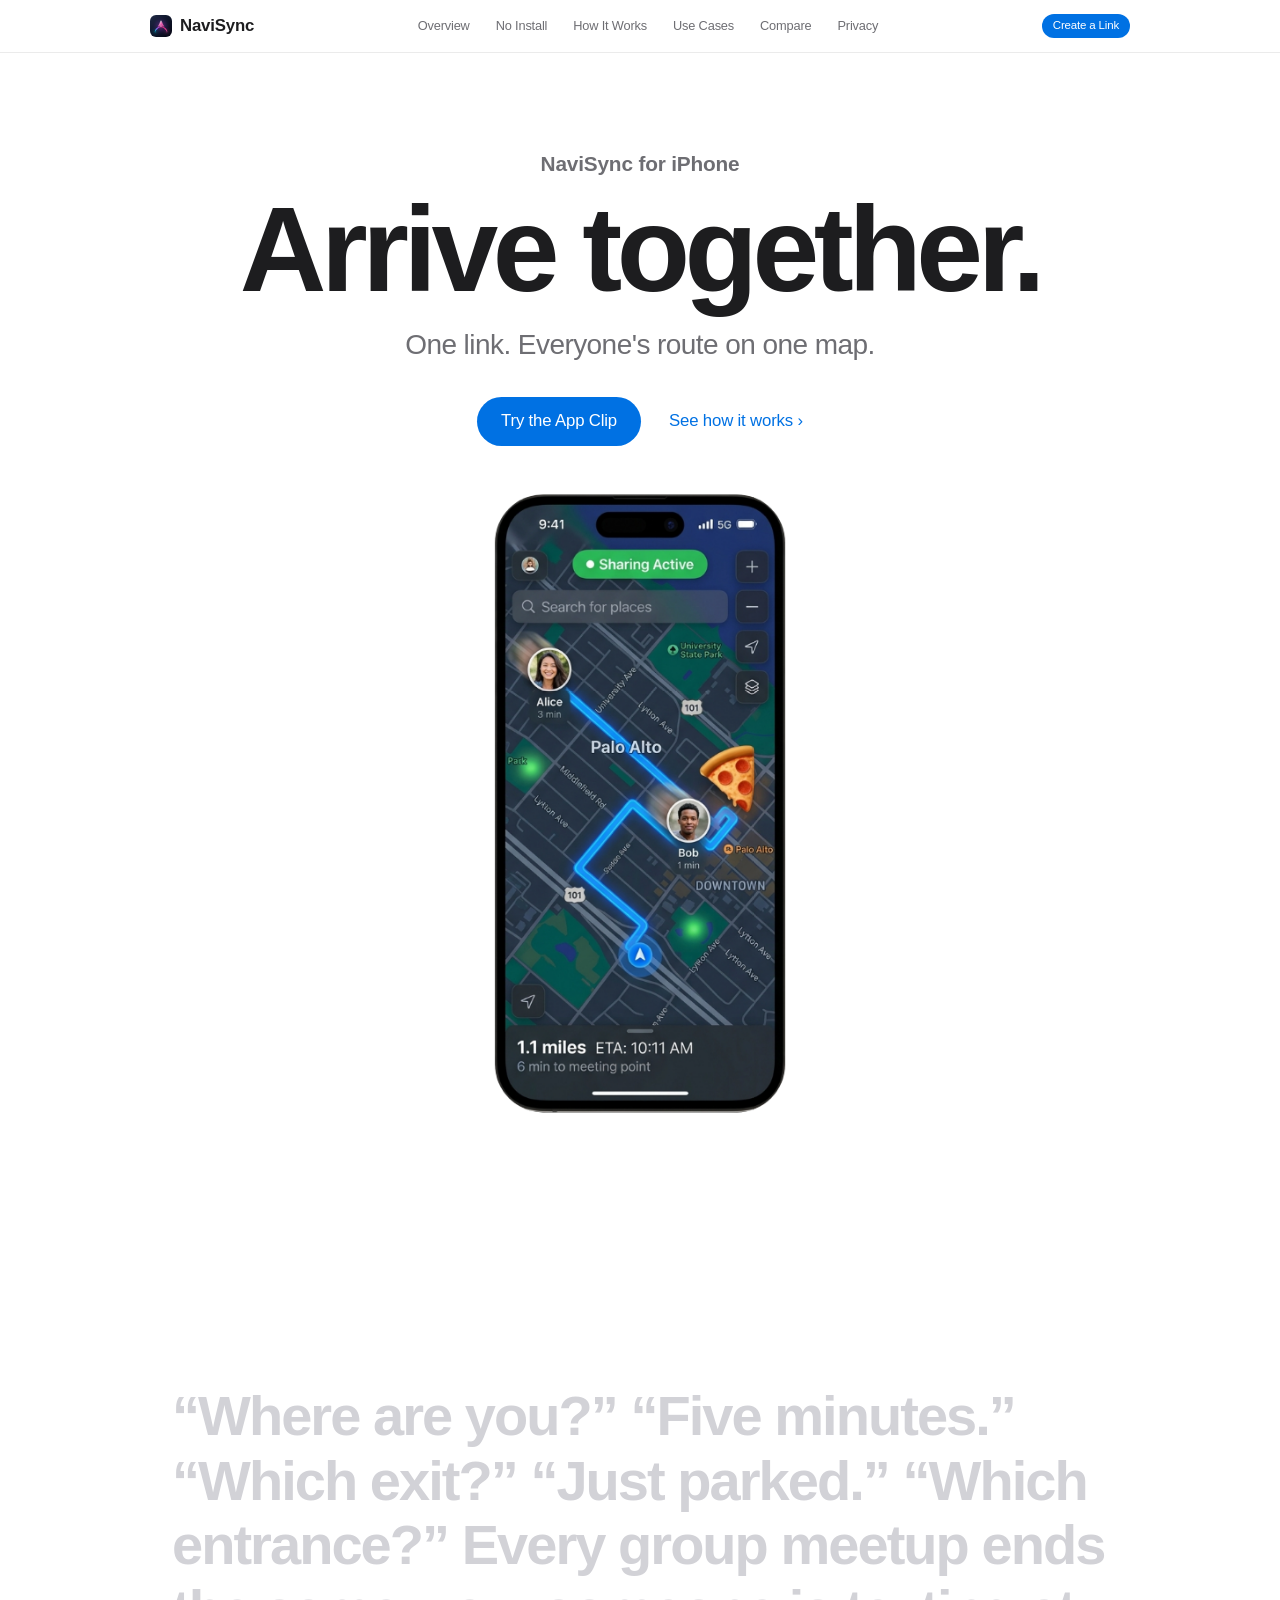
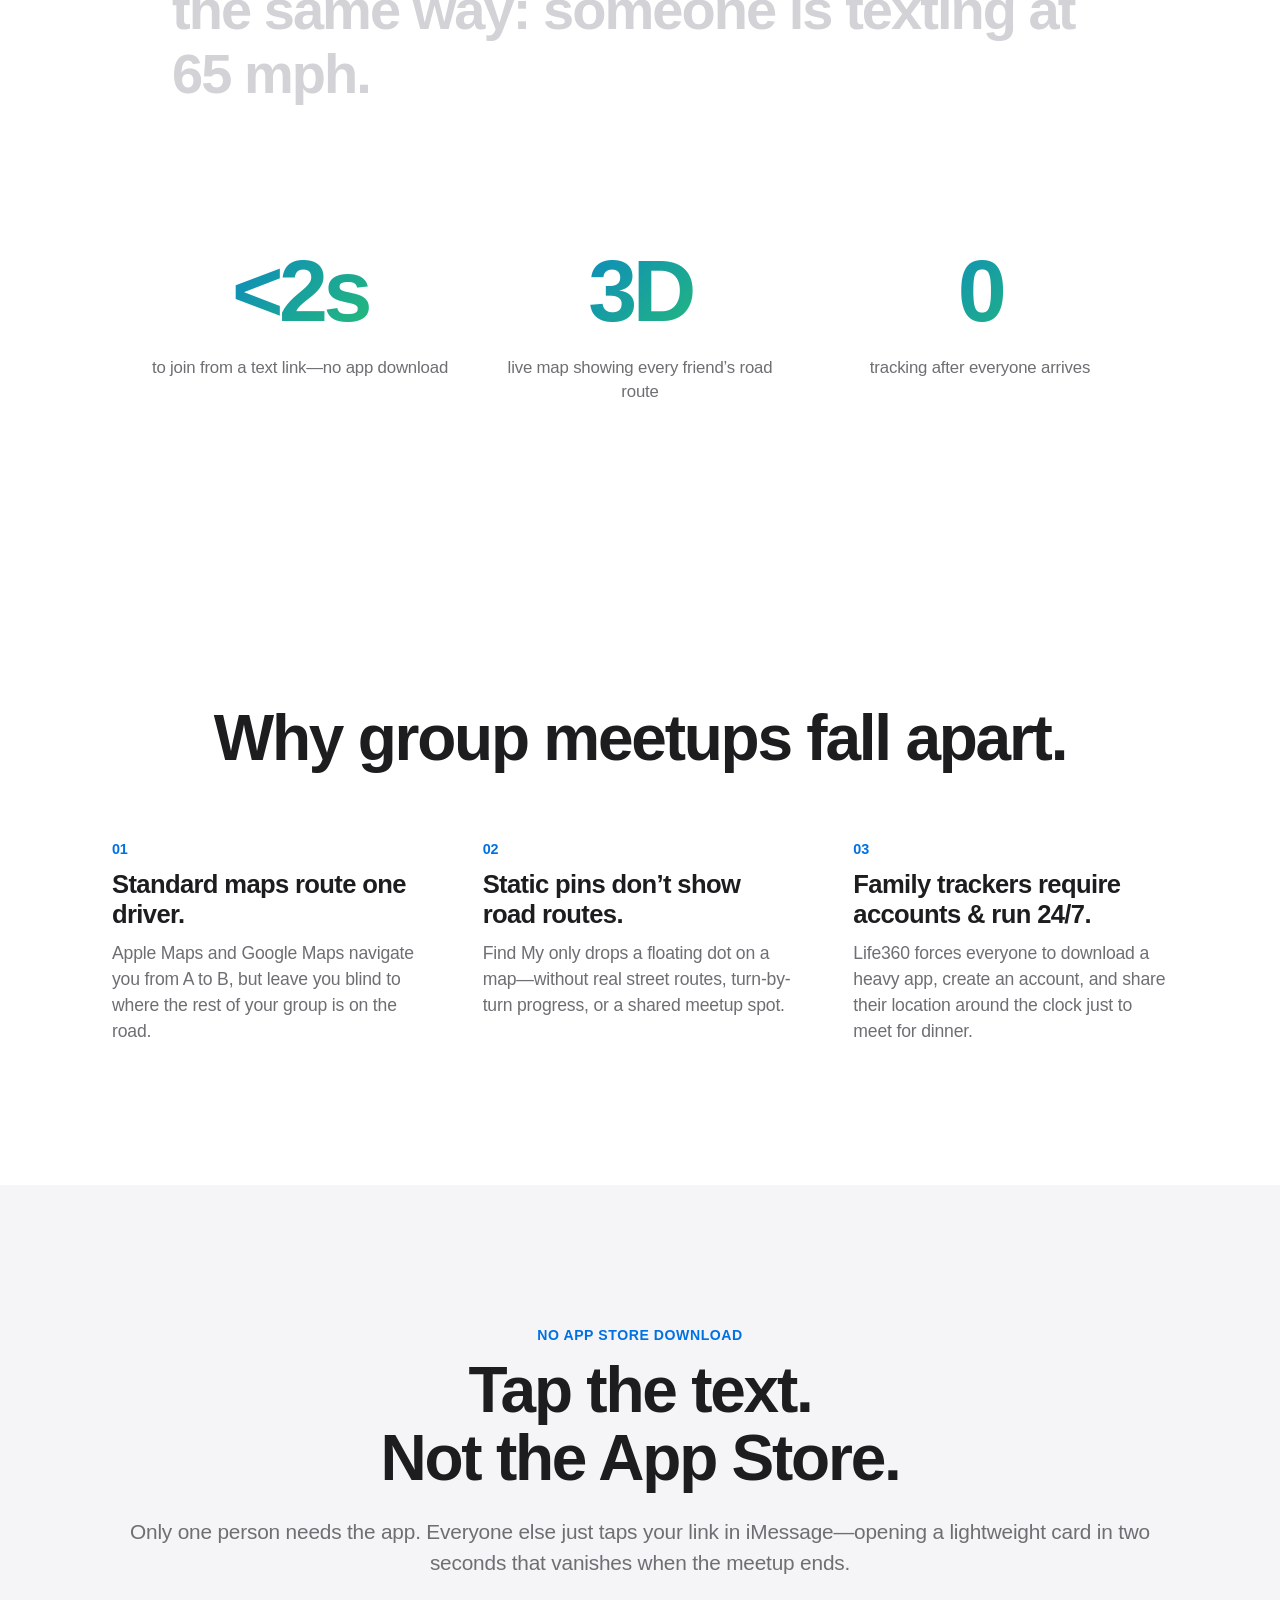
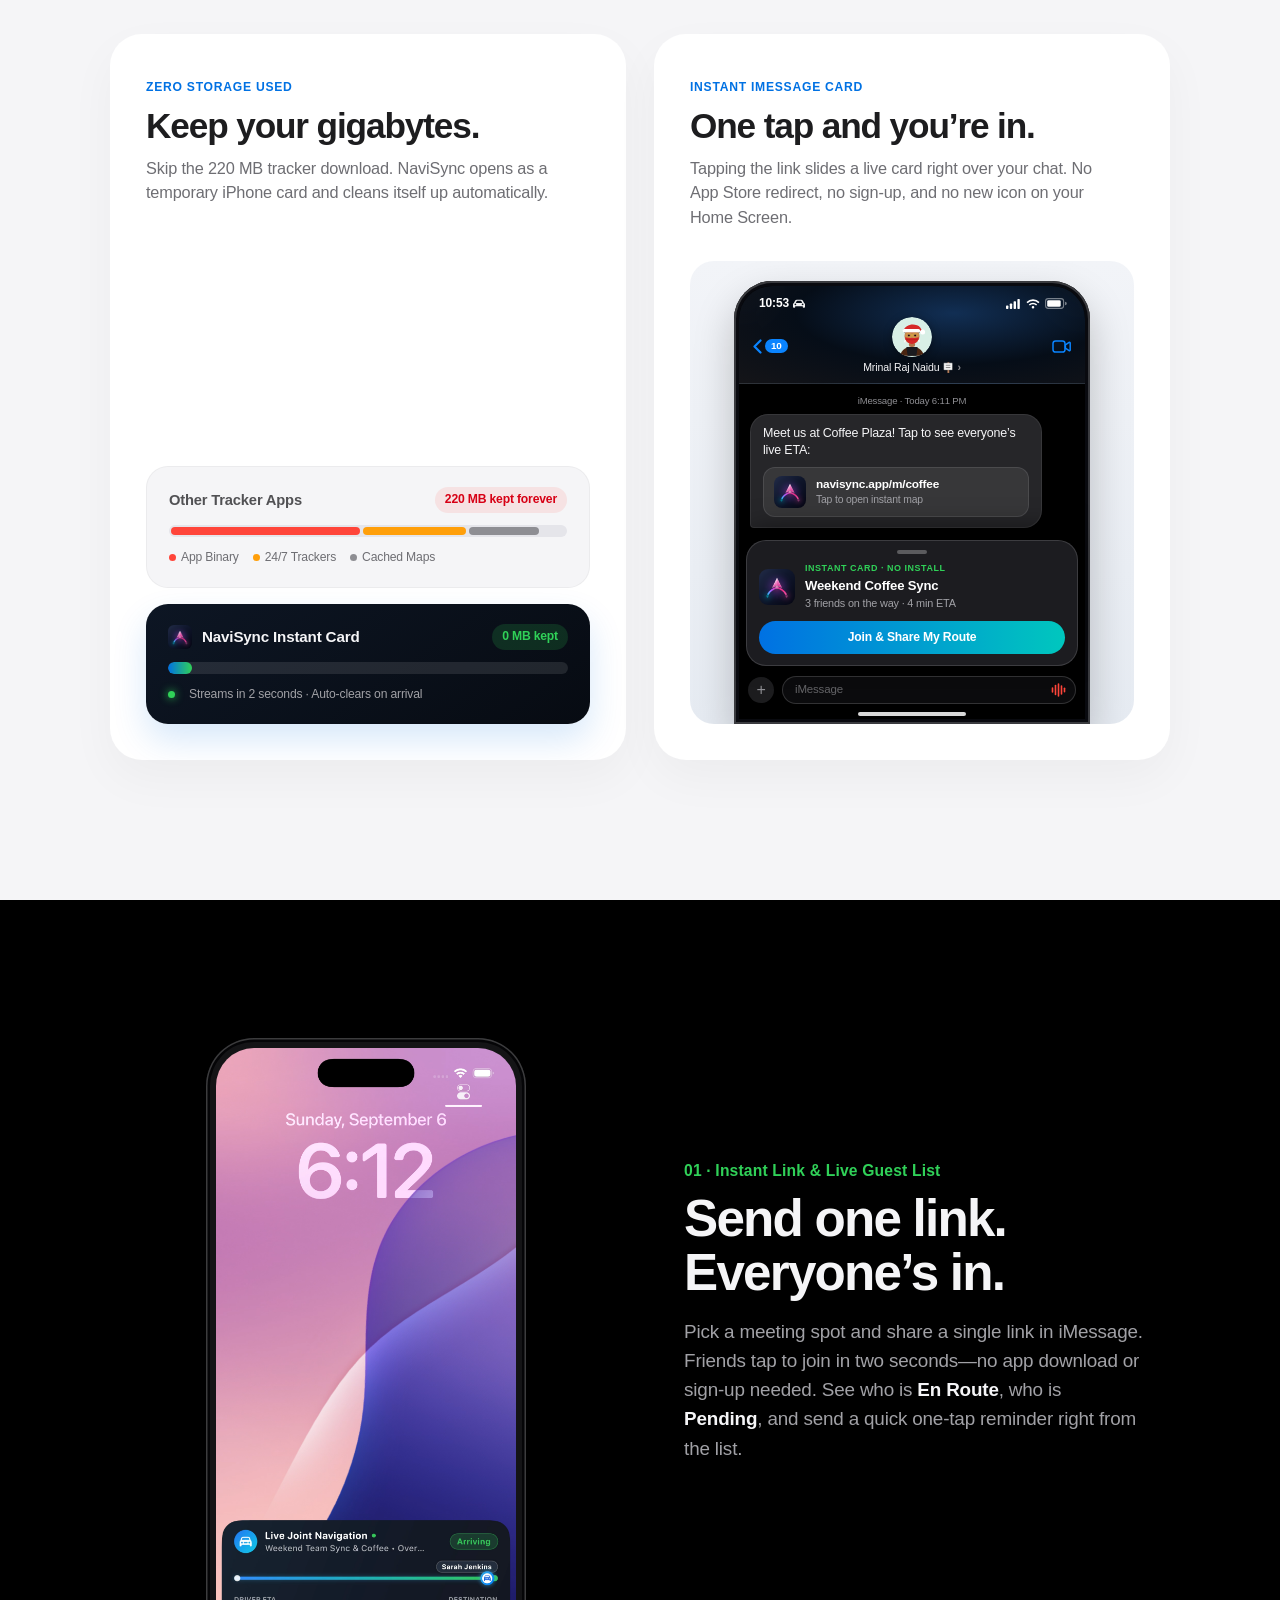
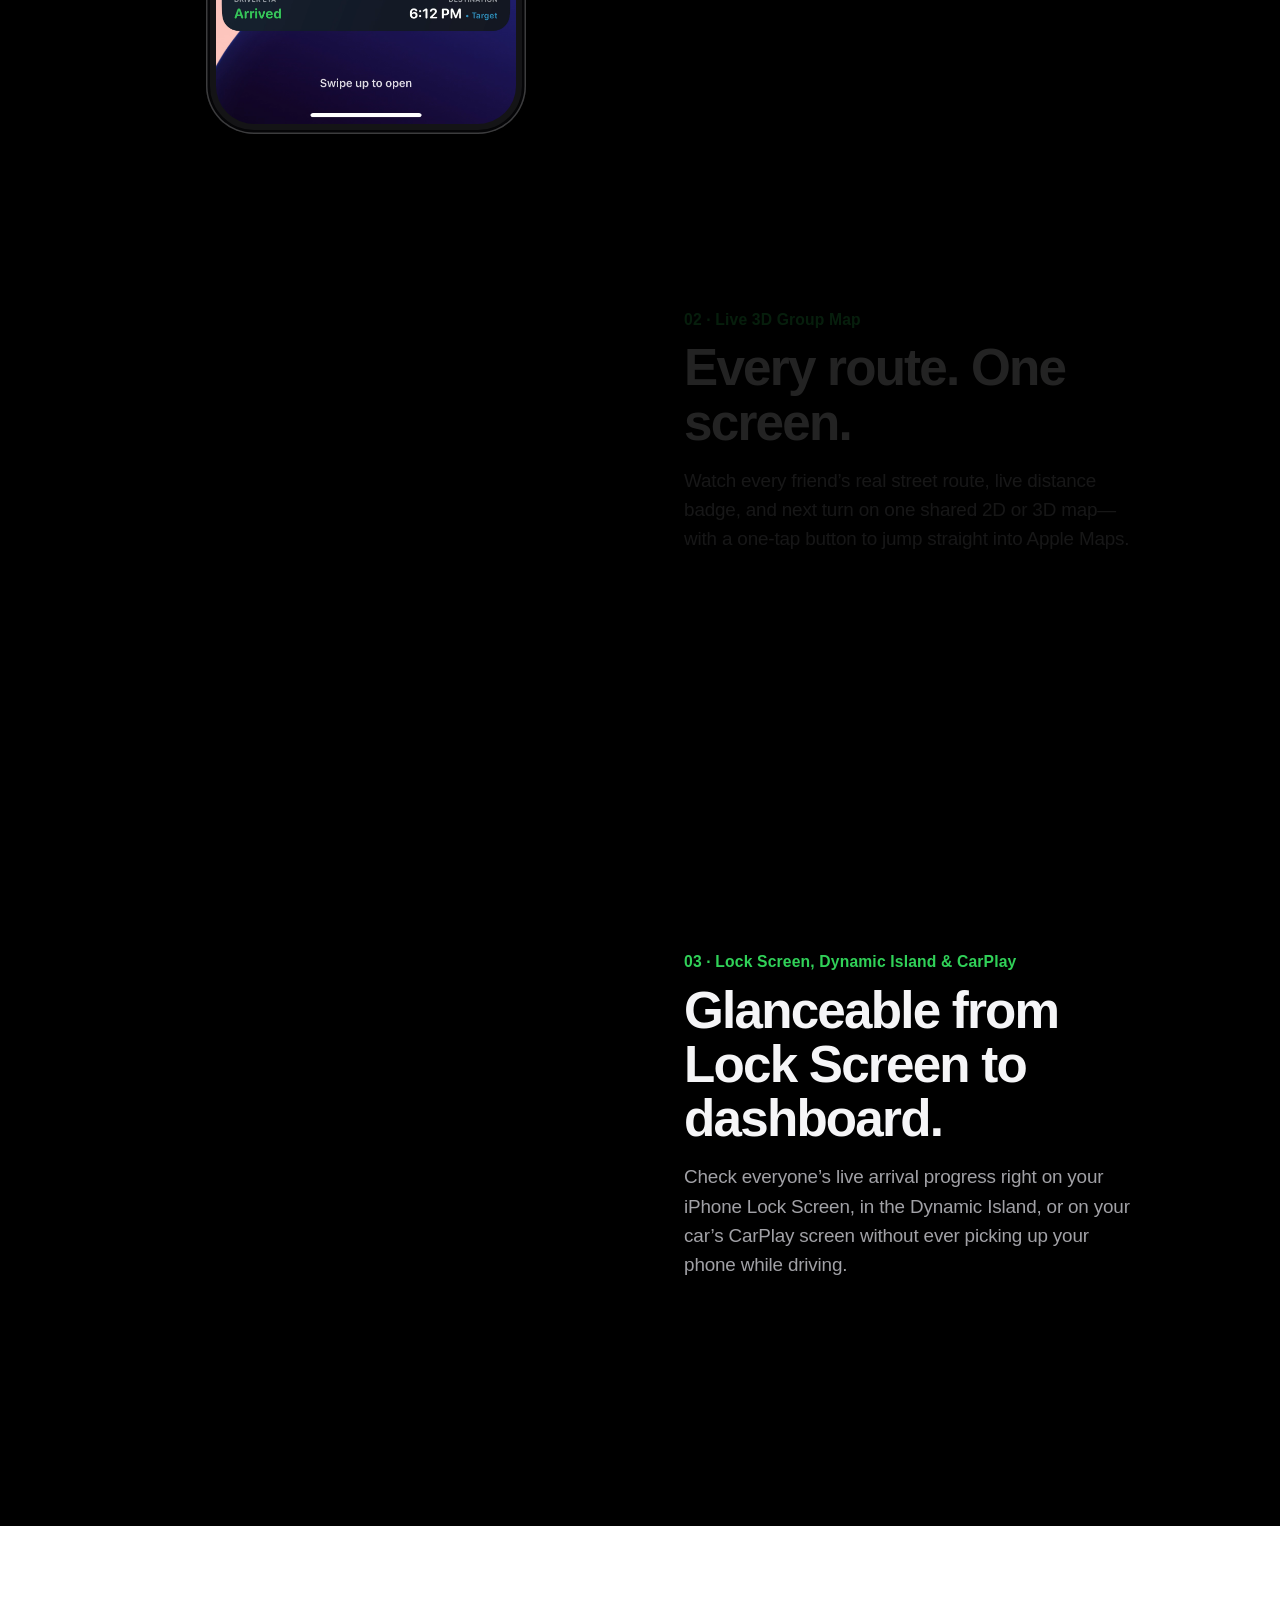
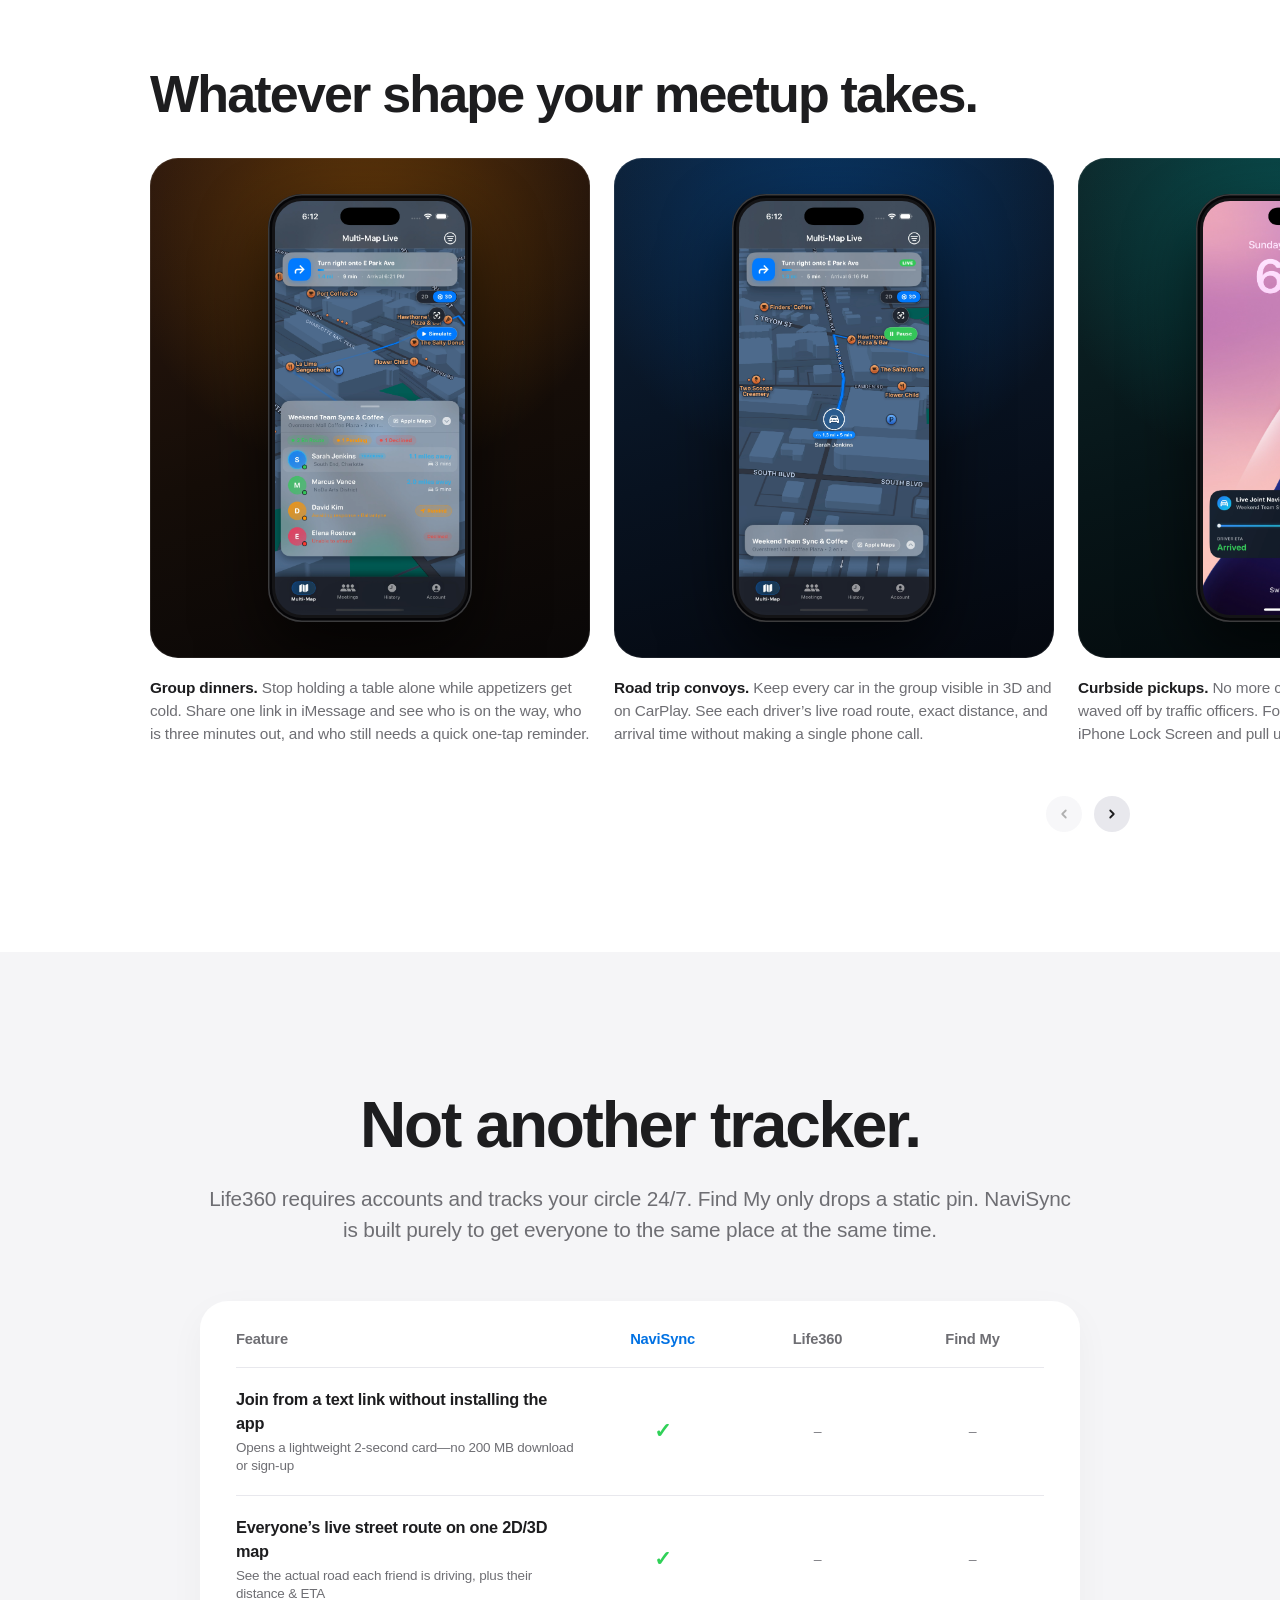
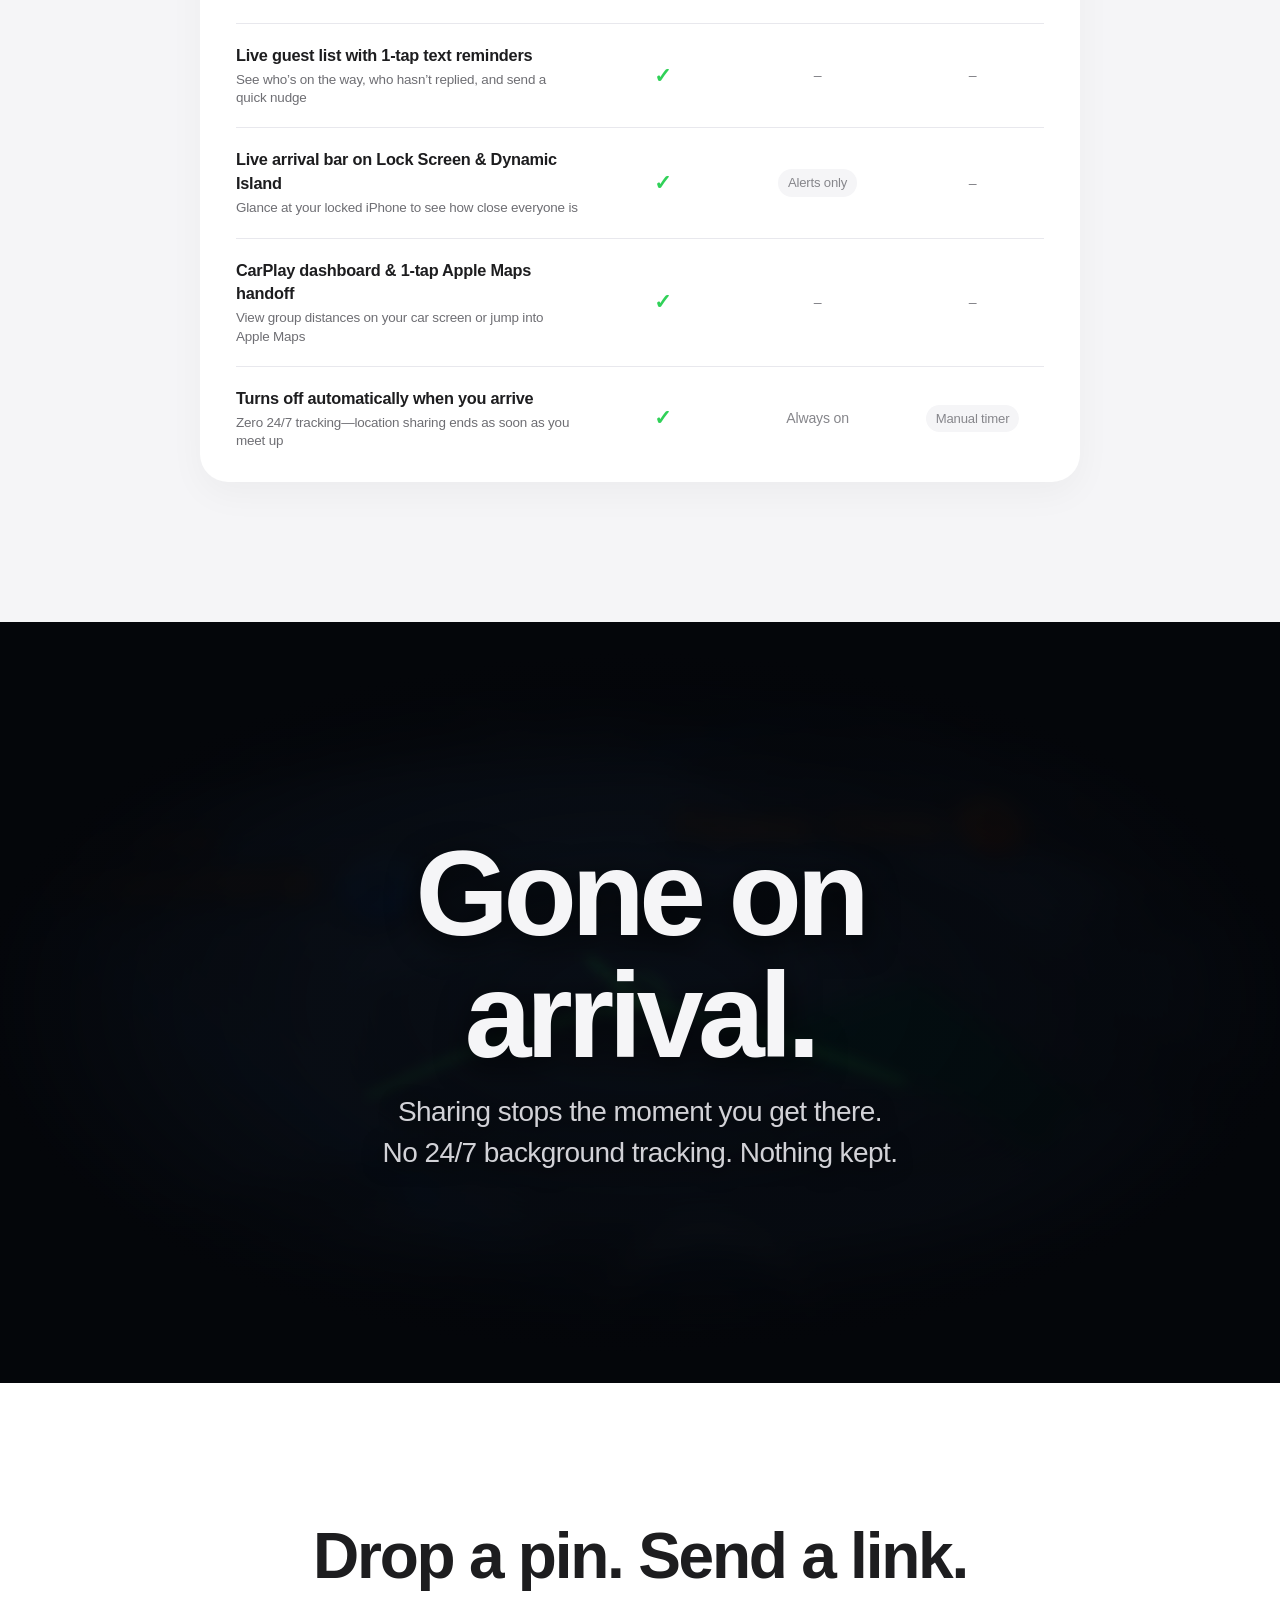
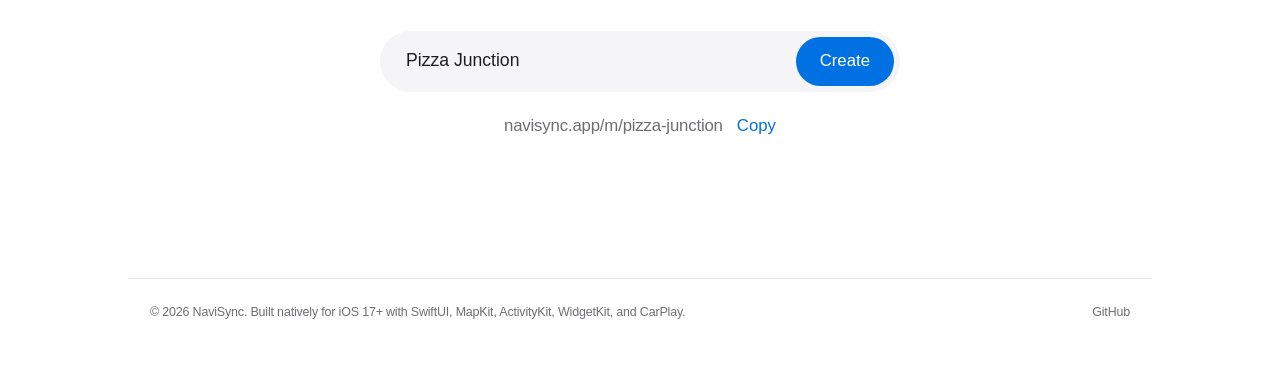
==== commit 46260ca8: "Update showcase spacing, iMessage received bubble style, and responsive styles" ====
--- a/website/index.html
+++ b/website/index.html
@@ -8,7 +8,7 @@
   <meta name="description"
     content="One link puts everyone's live route on one map. No install, and nothing is shared once you arrive." />
   <link rel="icon" type="image/png" href="Logo/NaviSync-AppIcon-1024.png" />
-  <link rel="stylesheet" href="styles.css?v=3" />
+  <link rel="stylesheet" href="styles.css?v=6" />
 </head>
 
 <body>
@@ -58,10 +58,12 @@
     </section>
 
     <section class="stats">
-      <div class="stat reveal"><span class="stat-num" data-prefix="&lt;" data-count="2" data-suffix="s">0</span><span class="stat-label">to join from a text link—no app download</span></div>
+      <div class="stat reveal"><span class="stat-num" data-prefix="&lt;" data-count="2" data-suffix="s">0</span><span
+          class="stat-label">to join from a text link—no app download</span></div>
       <div class="stat reveal"><span class="stat-num" data-count="3" data-suffix="D">0</span><span
           class="stat-label">live map showing every friend’s road route</span></div>
-      <div class="stat reveal"><span class="stat-num" data-count="0">0</span><span class="stat-label">tracking after everyone arrives</span></div>
+      <div class="stat reveal"><span class="stat-num" data-count="0">0</span><span class="stat-label">tracking after
+          everyone arrives</span></div>
     </section>
 
     <!-- WHY IT HAPPENED -->
@@ -71,17 +73,20 @@
         <div class="why reveal">
           <span class="why-num">01</span>
           <h3>Standard maps route one driver.</h3>
-          <p>Apple Maps and Google Maps navigate you from A to B, but leave you blind to where the rest of your group is on the road.</p>
+          <p>Apple Maps and Google Maps navigate you from A to B, but leave you blind to where the rest of your group is
+            on the road.</p>
         </div>
         <div class="why reveal">
           <span class="why-num">02</span>
           <h3>Static pins don’t show road routes.</h3>
-          <p>Find My only drops a floating dot on a map—without real street routes, turn-by-turn progress, or a shared meetup spot.</p>
+          <p>Find My only drops a floating dot on a map—without real street routes, turn-by-turn progress, or a shared
+            meetup spot.</p>
         </div>
         <div class="why reveal">
           <span class="why-num">03</span>
           <h3>Family trackers require accounts &amp; run 24/7.</h3>
-          <p>Life360 forces everyone to download a heavy app, create an account, and share their location around the clock just to meet for dinner.</p>
+          <p>Life360 forces everyone to download a heavy app, create an account, and share their location around the
+            clock just to meet for dinner.</p>
         </div>
       </div>
     </section>
@@ -90,7 +95,8 @@
     <section class="section appclip-section" id="app-clip">
       <p class="eyebrow center reveal">No App Store Download</p>
       <h2 class="headline reveal">Tap the text.<br />Not the App Store.</h2>
-      <p class="lead reveal">Only one person needs the app. Everyone else just taps your link in iMessage—opening a lightweight card in two seconds that vanishes when the meetup ends.</p>
+      <p class="lead reveal">Only one person needs the app. Everyone else just taps your link in iMessage—opening a
+        lightweight card in two seconds that vanishes when the meetup ends.</p>
 
       <div class="appclip-bento">
         <!-- Visual Card 1: Animated iPhone Storage Bar -->
@@ -98,7 +104,8 @@
           <div class="bento-copy">
             <span class="bento-eyebrow">Zero Storage Used</span>
             <h3>Keep your gigabytes.</h3>
-            <p>Skip the 220 MB tracker download. NaviSync opens as a temporary iPhone card and cleans itself up automatically.</p>
+            <p>Skip the 220 MB tracker download. NaviSync opens as a temporary iPhone card and cleans itself up
+              automatically.</p>
           </div>
 
           <div class="storage-stage" aria-label="iPhone Storage comparison">
@@ -144,35 +151,39 @@
           <div class="bento-copy">
             <span class="bento-eyebrow">Instant iMessage Card</span>
             <h3>One tap and you’re in.</h3>
-            <p>Tapping the link slides a live card right over your chat. No App Store redirect, no sign-up, and no new icon on your Home Screen.</p>
+            <p>Tapping the link slides a live card right over your chat. No App Store redirect, no sign-up, and no new
+              icon on your Home Screen.</p>
           </div>
 
           <div class="imessage-stage" aria-label="Animated iMessage link opening instant card">
             <div class="iphone-top-frame">
-              <!-- Real iOS Status Bar + Dynamic Island Notch + iMessage Header -->
+              <!-- Authentic iOS 17 iMessage Header (matching reference screenshot) -->
               <div class="imsg-top-bar">
                 <div class="ios-statusbar">
-                  <span class="ios-time">9:41</span>
-                  <div class="iphone-island">
-                    <span class="island-cam"></span>
-                  </div>
+                  <span class="ios-time">10:53 <svg class="ios-car-icon" width="12" height="10" viewBox="0 0 14 11"
+                      fill="currentColor" aria-hidden="true">
+                      <path
+                        d="M2.6 1.5C3 .8 3.7.4 4.5.4h5c.8 0 1.5.4 1.9 1.1l1.5 2.8c.6.2 1.1.8 1.1 1.5v3.2c0 .5-.4.9-.9.9h-.8c-.5 0-.9-.4-.9-.9v-.8H2.6v.8c0 .5-.4.9-.9.9H.9c-.5 0-.9-.4-.9-.9V5.8c0-.7.5-1.3 1.1-1.5l1.5-2.8Zm.6 2.7h7.6l-1-1.9c-.2-.3-.5-.5-.9-.5H5.1c-.4 0-.7.2-.9.5l-1 1.9Zm-.4 2.7a1 1 0 1 0 0-2 1 1 0 0 0 0 2Zm8.4 0a1 1 0 1 0 0-2 1 1 0 0 0 0 2Z" />
+                    </svg></span>
                   <div class="ios-status-icons" aria-hidden="true">
                     <!-- Cellular bars -->
                     <svg width="15" height="10" viewBox="0 0 15 10" fill="currentColor">
-                      <rect x="0" y="6.5" width="2.4" height="3.5" rx="0.7"/>
-                      <rect x="3.8" y="4.5" width="2.4" height="5.5" rx="0.7"/>
-                      <rect x="7.6" y="2.2" width="2.4" height="7.8" rx="0.7"/>
-                      <rect x="11.4" y="0" width="2.4" height="10" rx="0.7"/>
+                      <rect x="0" y="6.5" width="2.4" height="3.5" rx="0.7" />
+                      <rect x="3.8" y="4.5" width="2.4" height="5.5" rx="0.7" />
+                      <rect x="7.6" y="2.2" width="2.4" height="7.8" rx="0.7" />
+                      <rect x="11.4" y="0" width="2.4" height="10" rx="0.7" />
                     </svg>
                     <!-- Wi-Fi -->
                     <svg width="14" height="10" viewBox="0 0 14 10" fill="currentColor">
-                      <path d="M7 9.6a1.3 1.3 0 1 0 0-2.6 1.3 1.3 0 0 0 0 2.6Zm-3.1-3a4.4 4.4 0 0 1 6.2 0l1.1-1.1a6 6 0 0 0-8.4 0l1.1 1.1Zm-2.3-2.3a7.6 7.6 0 0 1 10.8 0L13.5 3A9.2 9.2 0 0 0 .5 3l1.1 1.3Z"/>
+                      <path
+                        d="M7 9.6a1.3 1.3 0 1 0 0-2.6 1.3 1.3 0 0 0 0 2.6Zm-3.1-3a4.4 4.4 0 0 1 6.2 0l1.1-1.1a6 6 0 0 0-8.4 0l1.1 1.1Zm-2.3-2.3a7.6 7.6 0 0 1 10.8 0L13.5 3A9.2 9.2 0 0 0 .5 3l1.1 1.3Z" />
                     </svg>
                     <!-- Battery -->
                     <svg width="22" height="11" viewBox="0 0 22 11" fill="none">
-                      <rect x="0.6" y="0.6" width="18" height="9.8" rx="2.6" stroke="currentColor" stroke-opacity="0.45" stroke-width="1.1"/>
-                      <rect x="2.2" y="2.2" width="14.8" height="6.6" rx="1.4" fill="currentColor"/>
-                      <path d="M20 3.7v3.6a1.6 1.6 0 0 0 0-3.6Z" fill="currentColor" fill-opacity="0.45"/>
+                      <rect x="0.6" y="0.6" width="18" height="9.8" rx="2.6" stroke="currentColor" stroke-opacity="0.45"
+                        stroke-width="1.1" />
+                      <rect x="2.2" y="2.2" width="13.5" height="6.6" rx="1.4" fill="currentColor" />
+                      <path d="M20 3.7v3.6a1.6 1.6 0 0 0 0-3.6Z" fill="currentColor" fill-opacity="0.45" />
                     </svg>
                   </div>
                 </div>
@@ -180,91 +191,74 @@
                 <div class="imsg-nav">
                   <span class="imsg-back" aria-hidden="true">
                     <svg width="9" height="15" viewBox="0 0 9 15" fill="none">
-                      <path d="M7.5 1.5L1.5 7.5L7.5 13.5" stroke="#0a84ff" stroke-width="2.1" stroke-linecap="round" stroke-linejoin="round"/>
+                      <path d="M7.5 1.5L1.5 7.5L7.5 13.5" stroke="#0a84ff" stroke-width="2.2" stroke-linecap="round"
+                        stroke-linejoin="round" />
                     </svg>
-                    <span class="imsg-unread">2</span>
+                    <span class="imsg-unread">10</span>
                   </span>
 
                   <div class="imsg-contact">
                     <div class="imsg-memoji" aria-hidden="true">
-                      <!-- 3D-style Apple Memoji Avatar -->
-                      <svg viewBox="0 0 64 64" width="38" height="38" fill="none">
-                        <defs>
-                          <radialGradient id="memojiBg" cx="50%" cy="35%" r="65%">
-                            <stop offset="0%" stop-color="#8ec5fc"/>
-                            <stop offset="100%" stop-color="#5e72e4"/>
-                          </radialGradient>
-                          <radialGradient id="skinGrad" cx="45%" cy="38%" r="58%">
-                            <stop offset="0%" stop-color="#ffdbb5"/>
-                            <stop offset="65%" stop-color="#f2ba89"/>
-                            <stop offset="100%" stop-color="#d99662"/>
-                          </radialGradient>
-                          <linearGradient id="hairGrad" x1="0%" y1="0%" x2="100%" y2="100%">
-                            <stop offset="0%" stop-color="#3b2618"/>
-                            <stop offset="100%" stop-color="#1a1009"/>
-                          </linearGradient>
-                          <linearGradient id="hoodieGrad" x1="0%" y1="0%" x2="0%" y2="100%">
-                            <stop offset="0%" stop-color="#0071e3"/>
-                            <stop offset="100%" stop-color="#004a99"/>
-                          </linearGradient>
-                        </defs>
-                        <circle cx="32" cy="32" r="32" fill="url(#memojiBg)"/>
-                        <!-- Shoulders / Hoodie -->
-                        <path d="M12 61c2.5-10 10-14 20-14s17.5 4 20 14" fill="url(#hoodieGrad)"/>
-                        <path d="M25 47l7 6 7-6" stroke="#fff" stroke-width="2" stroke-linecap="round" stroke-linejoin="round" opacity="0.85"/>
-                        <!-- Neck -->
-                        <rect x="27" y="40" width="10" height="9" rx="4" fill="#e0a472"/>
-                        <!-- Ears -->
-                        <circle cx="18" cy="32" r="3.6" fill="#eba976"/>
-                        <circle cx="46" cy="32" r="3.6" fill="#eba976"/>
-                        <!-- Head -->
-                        <rect x="19" y="17" width="26" height="27" rx="13" fill="url(#skinGrad)"/>
-                        <!-- Soft cheeks -->
-                        <ellipse cx="23.5" cy="34.5" rx="2.6" ry="1.5" fill="#f27d72" opacity="0.35"/>
-                        <ellipse cx="40.5" cy="34.5" rx="2.6" ry="1.5" fill="#f27d72" opacity="0.35"/>
-                        <!-- Eyes -->
-                        <ellipse cx="26.5" cy="30" rx="1.9" ry="2.2" fill="#231812"/>
-                        <ellipse cx="37.5" cy="30" rx="1.9" ry="2.2" fill="#231812"/>
-                        <circle cx="27.2" cy="29.3" r="0.65" fill="#fff"/>
-                        <circle cx="38.2" cy="29.3" r="0.65" fill="#fff"/>
-                        <!-- Eyebrows -->
-                        <path d="M23.8 26.2c1.4-1 3.6-1 5 0" stroke="#2c1b10" stroke-width="1.6" stroke-linecap="round"/>
-                        <path d="M35.2 26.2c1.4-1 3.6-1 5 0" stroke="#2c1b10" stroke-width="1.6" stroke-linecap="round"/>
-                        <!-- Nose -->
-                        <path d="M32 30.5v2.8c0 .7.8 1.1 1.4.8" stroke="#c98553" stroke-width="1.5" stroke-linecap="round"/>
-                        <!-- Warm Smile -->
-                        <path d="M27.8 36.8c1.3 2 7.1 2 8.4 0" fill="#fff"/>
-                        <path d="M27.5 36.6c1.5 2.3 7.5 2.3 9 0" stroke="#9e5334" stroke-width="1.6" stroke-linecap="round"/>
-                        <!-- Styled Hair -->
-                        <path d="M18.2 27c0-9.2 6-14.5 14.3-14.5 7.5 0 13.3 4.8 13.3 13.8 0-3.2-2.6-5.8-6.2-5.3-3.2.5-6.6 2.1-11.2 1.7-4.5-.4-7.4 1.2-10.2 4.3Z" fill="url(#hairGrad)"/>
-                        <path d="M22 16.5c3-2.5 8.5-3.2 13.5-1.5" stroke="#593c28" stroke-width="1.6" stroke-linecap="round" opacity="0.6"/>
+                      <!-- Memoji Avatar in Mint Circle with Santa Hat & Glasses (matching reference) -->
+                      <svg viewBox="0 0 64 64" width="40" height="40" fill="none">
+                        <circle cx="32" cy="32" r="32" fill="#d8efe6" />
+                        <!-- Brown Jacket & Dark Hoodie -->
+                        <path d="M13 62c2.2-10 9.5-14 19-14s16.8 4 19 14" fill="#4a2511" />
+                        <path d="M23 48h18l-2 14H25l-2-14Z" fill="#1b1b1f" />
+                        <!-- White AirPods Stems -->
+                        <rect x="20.5" y="35" width="2" height="5.5" rx="1" transform="rotate(12 20.5 35)"
+                          fill="#fff" />
+                        <rect x="41.5" y="35" width="2" height="5.5" rx="1" transform="rotate(-12 41.5 35)"
+                          fill="#fff" />
+                        <!-- Neck & Head -->
+                        <rect x="27" y="40" width="10" height="8" rx="4" fill="#b57449" />
+                        <rect x="20" y="18" width="24" height="25" rx="12" fill="#c68256" />
+                        <!-- Dark Hair -->
+                        <path d="M20 26c0-6 5-10 12-10s12 4 12 10c-2-3-5-4-12-4s-10 1-12 4Z" fill="#1c130e" />
+                        <!-- Eyes & Glasses -->
+                        <circle cx="27" cy="29.5" r="1.6" fill="#1c130e" />
+                        <circle cx="37" cy="29.5" r="1.6" fill="#1c130e" />
+                        <rect x="22.5" y="26.8" width="8.5" height="5.4" rx="2" stroke="#d4af37" stroke-width="1.2" />
+                        <rect x="33" y="26.8" width="8.5" height="5.4" rx="2" stroke="#d4af37" stroke-width="1.2" />
+                        <line x1="31" y1="29" x2="33" y2="29" stroke="#d4af37" stroke-width="1.2" />
+                        <!-- Red Face Mask -->
+                        <path d="M21 32.5c3 1.5 19 1.5 22 0-.8 6.5-5 10.5-11 10.5s-10.2-4-11-10.5Z" fill="#d62828" />
+                        <path d="M22 35.5c5 1.2 15 1.2 20 0" stroke="#a81c1c" stroke-width="1" stroke-linecap="round" />
+                        <!-- Santa Hat -->
+                        <path d="M18 22c3-8 12-12 22-9 4 1.2 7 5 8 10-8-3-21-3-30-1Z" fill="#d62828" />
+                        <rect x="17" y="19" width="28" height="5.5" rx="2.7" fill="#ffffff" />
+                        <circle cx="49" cy="24" r="4" fill="#ffffff" />
                       </svg>
                     </div>
-                    <span class="imsg-contact-name">Alex Rivera <i>›</i></span>
+                    <span class="imsg-contact-name">Mrinal Raj Naidu <span class="imsg-contact-badge"
+                        aria-hidden="true">🪧</span> <i>›</i></span>
                   </div>
 
                   <span class="imsg-facetime" aria-hidden="true">
-                    <svg width="17" height="12" viewBox="0 0 17 12" fill="none">
-                      <rect x="0.8" y="1" width="11" height="10" rx="2.4" stroke="#0a84ff" stroke-width="1.5"/>
-                      <path d="M12.2 4.5L15.6 2.3C16 2 16.5 2.3 16.5 2.8V9.2C16.5 9.7 16 10 15.6 9.7L12.2 7.5V4.5Z" stroke="#0a84ff" stroke-width="1.4" stroke-linejoin="round"/>
+                    <svg width="19" height="13" viewBox="0 0 19 13" fill="none">
+                      <rect x="1" y="1" width="12" height="11" rx="2.6" stroke="#0a84ff" stroke-width="1.5" />
+                      <path
+                        d="M13.4 4.8L17.1 2.4C17.6 2.1 18.2 2.4 18.2 3V10C18.2 10.6 17.6 10.9 17.1 10.6L13.4 8.2V4.8Z"
+                        stroke="#0a84ff" stroke-width="1.5" stroke-linejoin="round" />
                     </svg>
                   </span>
                 </div>
               </div>
 
-              <!-- Simulated iMessage Bubble -->
+              <!-- Authentic iMessage Chat Stream (Received Message on Left) -->
               <div class="imsg-chat">
-                <span class="imsg-sender">iMessage · Today 6:11 PM</span>
-                <div class="imsg-bubble">
+                <span class="imsg-timestamp">iMessage · Today 6:11 PM</span>
+                <div class="imsg-bubble-received">
                   <span class="imsg-text">Meet us at Coffee Plaza! Tap to see everyone’s live ETA:</span>
-                  <div class="imsg-link-card">
-                    <img src="Logo/NaviSync-AppIcon-1024.png" alt="" />
-                    <div>
+                  <div class="imsg-link-card-dark">
+                    <div class="imsg-app-icon-tile">
+                      <img src="Logo/NaviSync-AppIcon-1024.png" alt="" />
+                    </div>
+                    <div class="imsg-file-meta">
                       <strong>navisync.app/m/coffee</strong>
                       <span>Tap to open instant map</span>
                     </div>
                   </div>
-                  <span class="tap-ripple" aria-hidden="true"></span>
                 </div>
               </div>
 
@@ -283,6 +277,25 @@
                   <span>Join &amp; Share My Route</span>
                 </div>
               </div>
+
+              <!-- Authentic iMessage Input Bar at Bottom -->
+              <div class="imsg-input-bar" aria-hidden="true">
+                <span class="imsg-plus-btn">+</span>
+                <div class="imsg-text-pill">
+                  <span>iMessage</span>
+                  <svg class="imsg-voice-wave" width="15" height="14" viewBox="0 0 15 14" fill="none">
+                    <line x1="1.5" y1="5" x2="1.5" y2="9" stroke="#ff453a" stroke-width="1.6" stroke-linecap="round" />
+                    <line x1="4.5" y1="2.5" x2="4.5" y2="11.5" stroke="#ff453a" stroke-width="1.6"
+                      stroke-linecap="round" />
+                    <line x1="7.5" y1="1" x2="7.5" y2="13" stroke="#ff453a" stroke-width="1.6" stroke-linecap="round" />
+                    <line x1="10.5" y1="3" x2="10.5" y2="11" stroke="#ff453a" stroke-width="1.6"
+                      stroke-linecap="round" />
+                    <line x1="13.5" y1="5.2" x2="13.5" y2="8.8" stroke="#ff453a" stroke-width="1.6"
+                      stroke-linecap="round" />
+                  </svg>
+                </div>
+              </div>
+              <div class="imsg-home-ind" aria-hidden="true"></div>
             </div>
           </div>
         </article>
@@ -303,20 +316,24 @@
           </div>
         </div>
         <div class="sticky-steps">
-          <div class="step" data-step="0">
+          <div class="step active" data-step="0">
             <span class="step-kicker">01 · Instant Link &amp; Live Guest List</span>
             <h3>Send one link. Everyone’s in.</h3>
-            <p>Pick a meeting spot and share a single link in iMessage. Friends tap to join in two seconds—no app download or sign-up needed. See who is <strong>En Route</strong>, who is <strong>Pending</strong>, and send a quick one-tap reminder right from the list.</p>
+            <p>Pick a meeting spot and share a single link in iMessage. Friends tap to join in two seconds—no app
+              download or sign-up needed. See who is <strong>En Route</strong>, who is <strong>Pending</strong>, and
+              send a quick one-tap reminder right from the list.</p>
           </div>
           <div class="step" data-step="1">
             <span class="step-kicker">02 · Live 3D Group Map</span>
             <h3>Every route. One screen.</h3>
-            <p>Watch every friend’s real street route, live distance badge, and next turn on one shared 2D or 3D map—with a one-tap button to jump straight into Apple Maps.</p>
+            <p>Watch every friend’s real street route, live distance badge, and next turn on one shared 2D or 3D
+              map—with a one-tap button to jump straight into Apple Maps.</p>
           </div>
           <div class="step" data-step="2">
             <span class="step-kicker">03 · Lock Screen, Dynamic Island &amp; CarPlay</span>
             <h3>Glanceable from Lock Screen to dashboard.</h3>
-            <p>Check everyone’s live arrival progress right on your iPhone Lock Screen, in the Dynamic Island, or on your car’s CarPlay screen without ever picking up your phone while driving.</p>
+            <p>Check everyone’s live arrival progress right on your iPhone Lock Screen, in the Dynamic Island, or on
+              your car’s CarPlay screen without ever picking up your phone while driving.</p>
           </div>
         </div>
       </div>
@@ -335,11 +352,12 @@
           <div class="gallery-card scene-dinner">
             <div class="scene-phone device-bezel">
               <img src="Screenshots/real-app-roster.png"
-                   alt="NaviSync Multi-Map Live screen showing turn-by-turn route and live status for Sarah, Marcus, David, and Elena" />
+                alt="NaviSync Multi-Map Live screen showing turn-by-turn route and live status for Sarah, Marcus, David, and Elena" />
             </div>
           </div>
           <p class="gallery-caption">
-            <strong>Group dinners.</strong> Stop holding a table alone while appetizers get cold. Share one link in iMessage and see who is on the way, who is three minutes out, and who still needs a quick one-tap reminder.
+            <strong>Group dinners.</strong> Stop holding a table alone while appetizers get cold. Share one link in
+            iMessage and see who is on the way, who is three minutes out, and who still needs a quick one-tap reminder.
           </p>
         </article>
 
@@ -348,11 +366,12 @@
           <div class="gallery-card scene-convoy">
             <div class="scene-phone device-bezel">
               <img src="Screenshots/real-app-nav.png"
-                   alt="NaviSync 3D Multi-Map Live navigation tracking Sarah Jenkins 1.3 mi and 5 min away" />
+                alt="NaviSync 3D Multi-Map Live navigation tracking Sarah Jenkins 1.3 mi and 5 min away" />
             </div>
           </div>
           <p class="gallery-caption">
-            <strong>Road trip convoys.</strong> Keep every car in the group visible in 3D and on CarPlay. See each driver’s live road route, exact distance, and arrival time without making a single phone call.
+            <strong>Road trip convoys.</strong> Keep every car in the group visible in 3D and on CarPlay. See each
+            driver’s live road route, exact distance, and arrival time without making a single phone call.
           </p>
         </article>
 
@@ -361,11 +380,12 @@
           <div class="gallery-card scene-pickup">
             <div class="scene-phone device-bezel">
               <img src="Screenshots/real-app-live-activity.png"
-                   alt="iOS Lock Screen showing NaviSync Live Joint Navigation progress bar and target arrival time" />
+                alt="iOS Lock Screen showing NaviSync Live Joint Navigation progress bar and target arrival time" />
             </div>
           </div>
           <p class="gallery-caption">
-            <strong>Curbside pickups.</strong> No more circling airport loops or getting waved off by traffic officers. Follow the live arrival bar right on your iPhone Lock Screen and pull up to the curb at the exact minute.
+            <strong>Curbside pickups.</strong> No more circling airport loops or getting waved off by traffic officers.
+            Follow the live arrival bar right on your iPhone Lock Screen and pull up to the curb at the exact minute.
           </p>
         </article>
 
@@ -374,11 +394,12 @@
           <div class="gallery-card scene-teams">
             <div class="scene-phone device-bezel">
               <img src="Screenshots/real-app-meetings.png"
-                   alt="NaviSync Joint Meetings view showing accepted, pending, and declined attendees with instant Multi-Map launch" />
+                alt="NaviSync Joint Meetings view showing accepted, pending, and declined attendees with instant Multi-Map launch" />
             </div>
           </div>
           <p class="gallery-caption">
-            <strong>Client visits and teams.</strong> Coordinate on-site meetups with an instant invite link that tracks who accepted and who’s pending in one place—and automatically stops sharing the moment everyone arrives.
+            <strong>Client visits and teams.</strong> Coordinate on-site meetups with an instant invite link that tracks
+            who accepted and who’s pending in one place—and automatically stops sharing the moment everyone arrives.
           </p>
         </article>
 
@@ -387,12 +408,14 @@
       <div class="gallery-controls">
         <button type="button" class="gallery-arrow" id="galleryPrev" aria-label="Previous scenario" disabled>
           <svg width="14" height="14" viewBox="0 0 14 14" fill="none" aria-hidden="true">
-            <path d="M8.75 3.5L5.25 7L8.75 10.5" stroke="currentColor" stroke-width="1.8" stroke-linecap="round" stroke-linejoin="round"/>
+            <path d="M8.75 3.5L5.25 7L8.75 10.5" stroke="currentColor" stroke-width="1.8" stroke-linecap="round"
+              stroke-linejoin="round" />
           </svg>
         </button>
         <button type="button" class="gallery-arrow" id="galleryNext" aria-label="Next scenario">
           <svg width="14" height="14" viewBox="0 0 14 14" fill="none" aria-hidden="true">
-            <path d="M5.25 3.5L8.75 7L5.25 10.5" stroke="currentColor" stroke-width="1.8" stroke-linecap="round" stroke-linejoin="round"/>
+            <path d="M5.25 3.5L8.75 7L5.25 10.5" stroke="currentColor" stroke-width="1.8" stroke-linecap="round"
+              stroke-linejoin="round" />
           </svg>
         </button>
       </div>
@@ -401,7 +424,8 @@
     <!-- COMPARE -->
     <section class="section alt" id="compare">
       <h2 class="headline reveal">Not another tracker.</h2>
-      <p class="lead reveal">Life360 requires accounts and tracks your circle 24/7. Find My only drops a static pin. NaviSync is built purely to get everyone to the same place at the same time.</p>
+      <p class="lead reveal">Life360 requires accounts and tracks your circle 24/7. Find My only drops a static pin.
+        NaviSync is built purely to get everyone to the same place at the same time.</p>
       <div class="compare reveal">
         <div class="compare-row head">
           <span>Feature</span><span class="us">NaviSync</span><span>Life360</span><span>Find My</span>
@@ -432,7 +456,8 @@
             <strong>Live arrival bar on Lock Screen &amp; Dynamic Island</strong>
             <span>Glance at your locked iPhone to see how close everyone is</span>
           </div>
-          <span class="us yes">✓</span><span class="partial" title="Check-in notifications only">Alerts only</span><span class="no">–</span>
+          <span class="us yes">✓</span><span class="partial" title="Check-in notifications only">Alerts only</span><span
+            class="no">–</span>
         </div>
         <div class="compare-row">
           <div class="compare-feat">
@@ -483,9 +508,12 @@
             <circle cx="720" cy="360" r="310" stroke="rgba(255,255,255,0.04)" stroke-dasharray="4 8" />
           </g>
           <!-- Converging & dissolving route polylines -->
-          <path class="dissolve-route r1" d="M 80 620 C 310 560, 460 410, 720 360" stroke="url(#routeBlue)" stroke-width="3.5" stroke-linecap="round" />
-          <path class="dissolve-route r2" d="M 1360 590 C 1120 510, 960 410, 720 360" stroke="url(#routeOrange)" stroke-width="3.5" stroke-linecap="round" />
-          <path class="dissolve-route r3" d="M 340 60 C 490 190, 610 260, 720 360" stroke="url(#routePurple)" stroke-width="3.5" stroke-linecap="round" />
+          <path class="dissolve-route r1" d="M 80 620 C 310 560, 460 410, 720 360" stroke="url(#routeBlue)"
+            stroke-width="3.5" stroke-linecap="round" />
+          <path class="dissolve-route r2" d="M 1360 590 C 1120 510, 960 410, 720 360" stroke="url(#routeOrange)"
+            stroke-width="3.5" stroke-linecap="round" />
+          <path class="dissolve-route r3" d="M 340 60 C 490 190, 610 260, 720 360" stroke="url(#routePurple)"
+            stroke-width="3.5" stroke-linecap="round" />
           <!-- Arrival destination pulse -->
           <circle class="arrival-ring" cx="720" cy="360" r="24" stroke="#30d158" stroke-width="2" />
           <circle cx="720" cy="360" r="6" fill="#30d158" />
@@ -495,7 +523,8 @@
 
       <div class="privacy-content">
         <h2 class="display reveal">Gone on arrival.</h2>
-        <p class="hero-sub reveal">Sharing stops the moment you get there.<br />No 24/7 background tracking. Nothing kept.</p>
+        <p class="hero-sub reveal">Sharing stops the moment you get there.<br />No 24/7 background tracking. Nothing
+          kept.</p>
       </div>
     </section>
 
@@ -518,7 +547,7 @@
     <a href="https://github.com/mrinalrajl/MultipleMap" target="_blank" rel="noopener">GitHub</a>
   </footer>
 
-  <script src="app.js?v=3"></script>
+  <script src="app.js?v=6"></script>
 </body>
 
 </html>
--- a/website/styles.css
+++ b/website/styles.css
@@ -339,60 +339,48 @@
 }
 .iphone-top-frame {
   width: 100%;
-  max-width: 360px;
+  max-width: 356px;
   background: #000;
   border-radius: 38px 38px 0 0;
-  padding: 0 12px;
+  padding: 0 12px 8px;
   box-shadow:
     inset 0 0 0 2px rgba(255, 255, 255, 0.2),
     inset 0 0 0 5px #090a0f,
-    0 18px 40px rgba(0, 0, 0, 0.18);
+    0 18px 40px rgba(0, 0, 0, 0.22);
   position: relative;
   overflow: hidden;
-  min-height: 310px;
   display: flex;
   flex-direction: column;
   justify-content: space-between;
 }
 .imsg-top-bar {
-  background: rgba(24, 24, 28, 0.86);
-  backdrop-filter: saturate(180%) blur(20px);
-  -webkit-backdrop-filter: saturate(180%) blur(20px);
-  margin: 5px -7px 8px;
-  padding: 8px 14px 8px;
+  background:
+    radial-gradient(ellipse at 62% 28%, rgba(28, 75, 135, 0.62) 0%, rgba(16, 38, 68, 0.35) 52%, rgba(22, 22, 26, 0.92) 100%);
+  backdrop-filter: saturate(180%) blur(24px);
+  -webkit-backdrop-filter: saturate(180%) blur(24px);
+  margin: 5px -7px 6px;
+  padding: 9px 14px 8px;
   border-radius: 33px 33px 0 0;
-  border-bottom: 0.5px solid rgba(255, 255, 255, 0.12);
+  border-bottom: 0.5px solid rgba(255, 255, 255, 0.14);
 }
 .ios-statusbar {
-  display: grid;
-  grid-template-columns: 1fr auto 1fr;
-  align-items: center;
-  margin-bottom: 6px;
+  display: flex;
+  align-items: center;
+  justify-content: space-between;
+  margin-bottom: 4px;
 }
 .ios-time {
-  font-size: 0.72rem;
+  display: inline-flex;
+  align-items: center;
+  gap: 4px;
+  font-size: 0.75rem;
   font-weight: 600;
   color: #fff;
   letter-spacing: -0.01em;
   padding-left: 6px;
 }
-.iphone-island {
-  width: 82px;
-  height: 22px;
-  background: #000;
-  border-radius: 99px;
-  box-shadow: inset 0 0 0 0.5px rgba(255, 255, 255, 0.12);
-  display: flex;
-  align-items: center;
-  justify-content: flex-end;
-  padding-right: 7px;
-}
-.island-cam {
-  width: 8px;
-  height: 8px;
-  border-radius: 50%;
-  background: radial-gradient(circle at 35% 35%, #1d3557 0%, #090d16 65%, #000 100%);
-  box-shadow: inset 0 0 1px rgba(255, 255, 255, 0.35);
+.ios-car-icon {
+  opacity: 0.95;
 }
 .ios-status-icons {
   display: flex;
@@ -404,7 +392,7 @@
 }
 .imsg-nav {
   display: grid;
-  grid-template-columns: 44px 1fr 44px;
+  grid-template-columns: 54px 1fr 54px;
   align-items: center;
 }
 .imsg-back {
@@ -417,9 +405,9 @@
   color: #fff;
   font-size: 0.62rem;
   font-weight: 600;
-  padding: 1px 5px;
+  padding: 1.5px 6px;
   border-radius: 99px;
-  line-height: 1.2;
+  line-height: 1.15;
 }
 .imsg-contact {
   display: flex;
@@ -428,23 +416,29 @@
   gap: 3px;
 }
 .imsg-memoji {
-  width: 38px;
-  height: 38px;
+  width: 40px;
+  height: 40px;
   border-radius: 50%;
   overflow: hidden;
-  box-shadow: 0 2px 8px rgba(0, 0, 0, 0.35);
+  box-shadow: 0 2px 8px rgba(0, 0, 0, 0.4);
 }
 .imsg-contact-name {
-  font-size: 0.68rem;
+  display: inline-flex;
+  align-items: center;
+  gap: 3px;
+  font-size: 0.66rem;
   font-weight: 500;
   color: #f5f5f7;
   letter-spacing: -0.01em;
+}
+.imsg-contact-badge {
+  font-size: 0.62rem;
+  line-height: 1;
 }
 .imsg-contact-name i {
   font-style: normal;
   color: #8e8e93;
   font-weight: 600;
-  margin-left: 1px;
 }
 .imsg-facetime {
   display: flex;
@@ -452,70 +446,77 @@
   align-items: center;
 }
 .imsg-chat {
-  padding: 0 4px;
+  padding: 2px 4px 6px;
   display: flex;
   flex-direction: column;
-  align-items: flex-end;
-}
-.imsg-sender {
-  font-size: 0.62rem;
+  align-items: flex-start;
+}
+.imsg-timestamp {
+  font-size: 0.6rem;
   font-weight: 500;
   color: #8e8e93;
-  margin-bottom: 6px;
+  margin: 2px 0 6px;
   align-self: center;
 }
-.imsg-bubble {
-  background: #0071e3;
-  color: #fff;
-  border-radius: 18px 18px 4px 18px;
+/* Incoming / Received iMessage Bubble (Left-aligned, dark gray #262629 with bottom-left tail) */
+.imsg-bubble-received {
+  background: #262629;
+  color: #f5f5f7;
+  border-radius: 18px 18px 18px 4px;
   padding: 10px 12px;
   font-size: 0.78rem;
   line-height: 1.35;
   max-width: 90%;
   position: relative;
-  box-shadow: 0 6px 16px rgba(0, 113, 227, 0.25);
-}
-.imsg-link-card {
+  border: 0.5px solid rgba(255, 255, 255, 0.08);
+}
+.imsg-link-card-dark {
   margin-top: 8px;
-  background: rgba(255, 255, 255, 0.16);
-  backdrop-filter: blur(8px);
-  -webkit-backdrop-filter: blur(8px);
+  background: rgba(255, 255, 255, 0.08);
+  border: 0.5px solid rgba(255, 255, 255, 0.1);
   border-radius: 12px;
   padding: 8px 10px;
   display: flex;
   align-items: center;
-  gap: 9px;
-}
-.imsg-link-card img {
-  width: 28px;
-  height: 28px;
-  border-radius: 7px;
+  gap: 10px;
+}
+.imsg-app-icon-tile {
+  width: 32px;
+  height: 32px;
+  border-radius: 8px;
+  overflow: hidden;
   flex-shrink: 0;
-}
-.imsg-link-card strong {
+  background: #000;
+}
+.imsg-app-icon-tile img {
+  width: 100%;
+  height: 100%;
+  object-fit: cover;
+}
+.imsg-file-meta strong {
   display: block;
   font-size: 0.74rem;
   font-weight: 600;
-}
-.imsg-link-card span {
+  color: #fff;
+  line-height: 1.25;
+}
+.imsg-file-meta span {
   display: block;
-  font-size: 0.66rem;
-  opacity: 0.85;
-}
-.tap-ripple {
-  display: none;
+  font-size: 0.65rem;
+  color: #a1a1a6;
+  margin-top: 1px;
 }
 
 /* Animated Pop-up Sheet (runs once on scroll into view and stays open) */
 .clip-sheet-anim {
-  background: rgba(28, 28, 32, 0.96);
+  background: rgba(30, 30, 34, 0.96);
   backdrop-filter: blur(20px);
   -webkit-backdrop-filter: blur(20px);
-  border-top: 1px solid rgba(255, 255, 255, 0.14);
-  border-radius: 22px 22px 0 0;
-  padding: 10px 14px 16px;
-  margin: 12px -4px 0;
-  box-shadow: 0 -12px 32px rgba(0, 0, 0, 0.55);
+  border: 0.5px solid rgba(255, 255, 255, 0.14);
+  border-radius: 20px;
+  padding: 9px 12px 11px;
+  margin: 6px 0 8px;
+  box-shadow: 0 -10px 28px rgba(0, 0, 0, 0.55);
   transform: translateY(105%);
   opacity: 0;
   transition: transform 0.85s var(--spring) 0.35s, opacity 0.6s ease 0.35s;
@@ -525,60 +526,102 @@
   opacity: 1;
 }
 .clip-sheet-grabber {
-  width: 32px;
-  height: 4px;
+  width: 30px;
+  height: 3.5px;
   border-radius: 99px;
-  background: rgba(255, 255, 255, 0.25);
-  margin: 0 auto 10px;
+  background: rgba(255, 255, 255, 0.28);
+  margin: 0 auto 8px;
 }
 .clip-sheet-row {
   display: flex;
   align-items: center;
-  gap: 11px;
-  margin-bottom: 12px;
+  gap: 10px;
+  margin-bottom: 9px;
 }
 .clip-sheet-logo {
-  width: 42px;
-  height: 42px;
-  border-radius: 10px;
+  width: 36px;
+  height: 36px;
+  border-radius: 9px;
   flex-shrink: 0;
 }
 .clip-sheet-meta span {
   display: block;
-  font-size: 0.6rem;
+  font-size: 0.56rem;
   font-weight: 700;
   letter-spacing: 0.06em;
   color: #30d158;
 }
 .clip-sheet-meta h4 {
-  font-size: 0.9rem;
+  font-size: 0.82rem;
   font-weight: 600;
   color: #fff;
   margin: 1px 0;
 }
 .clip-sheet-meta p {
-  font-size: 0.72rem;
+  font-size: 0.68rem;
   color: #a1a1a6;
 }
 .clip-sheet-cta {
   background: linear-gradient(90deg, #0071e3, #00c7be);
   color: #fff;
   text-align: center;
-  font-size: 0.8rem;
+  font-size: 0.76rem;
   font-weight: 600;
-  padding: 9px;
+  padding: 7.5px;
   border-radius: 980px;
+}
+
+/* Authentic iMessage Bottom Input Bar */
+.imsg-input-bar {
+  display: flex;
+  align-items: center;
+  gap: 8px;
+  padding: 2px 2px 6px;
+}
+.imsg-plus-btn {
+  width: 26px;
+  height: 26px;
+  border-radius: 50%;
+  background: #1c1c1e;
+  color: #8e8e93;
+  display: inline-flex;
+  align-items: center;
+  justify-content: center;
+  font-size: 1rem;
+  font-weight: 400;
+  flex-shrink: 0;
+}
+.imsg-text-pill {
+  flex: 1;
+  height: 28px;
+  border-radius: 99px;
+  border: 1px solid rgba(255, 255, 255, 0.16);
+  background: #0b0b0d;
+  display: flex;
+  align-items: center;
+  justify-content: space-between;
+  padding: 0 9px 0 12px;
+  font-size: 0.72rem;
+  color: #636366;
+}
+.imsg-home-ind {
+  width: 108px;
+  height: 4px;
+  border-radius: 99px;
+  background: rgba(255, 255, 255, 0.85);
+  margin: 2px auto 0;
 }
 
 /* ---------- Dark sticky showcase ---------- */
 .dark { background: #000; color: #f5f5f7; }
 .sticky-wrap {
-  max-width: 1100px; margin: 0 auto; padding: 110px 22px;
+  max-width: 1100px; margin: 0 auto; padding: 60px 22px;
   display: grid; grid-template-columns: 1.05fr 1fr; gap: 64px;
   align-items: start;
 }
 .sticky-media {
-  position: sticky; top: 96px;
+  position: sticky; top: 48px;
+  height: calc(100vh - 48px);
   display: flex; align-items: center; justify-content: center;
 }
 .device-bezel {
@@ -618,12 +661,20 @@
   opacity: 1;
   transform: scale(1);
 }
+.sticky-steps {
+  display: flex;
+  flex-direction: column;
+}
 .step {
-  padding: 96px 0; display: flex; flex-direction: column; justify-content: center;
-  opacity: 0.32; transform: translateY(18px);
-  transition: opacity 0.6s var(--spring), transform 0.8s var(--spring);
-}
-.step:first-child { opacity: 1; transform: none; }
+  min-height: 78vh;
+  padding: 120px 0;
+  display: flex;
+  flex-direction: column;
+  justify-content: center;
+  opacity: 0.14;
+  transform: translateY(18px);
+  transition: opacity 0.55s var(--spring), transform 0.7s var(--spring);
+}
 .step.active { opacity: 1; transform: none; }
 .step-kicker { color: var(--green); font-weight: 600; font-size: 0.98rem; letter-spacing: 0.01em; }
 .step h3 { font-size: clamp(2.1rem, 4vw, 3.2rem); letter-spacing: -0.035em; line-height: 1.06; margin: 10px 0 16px; }
